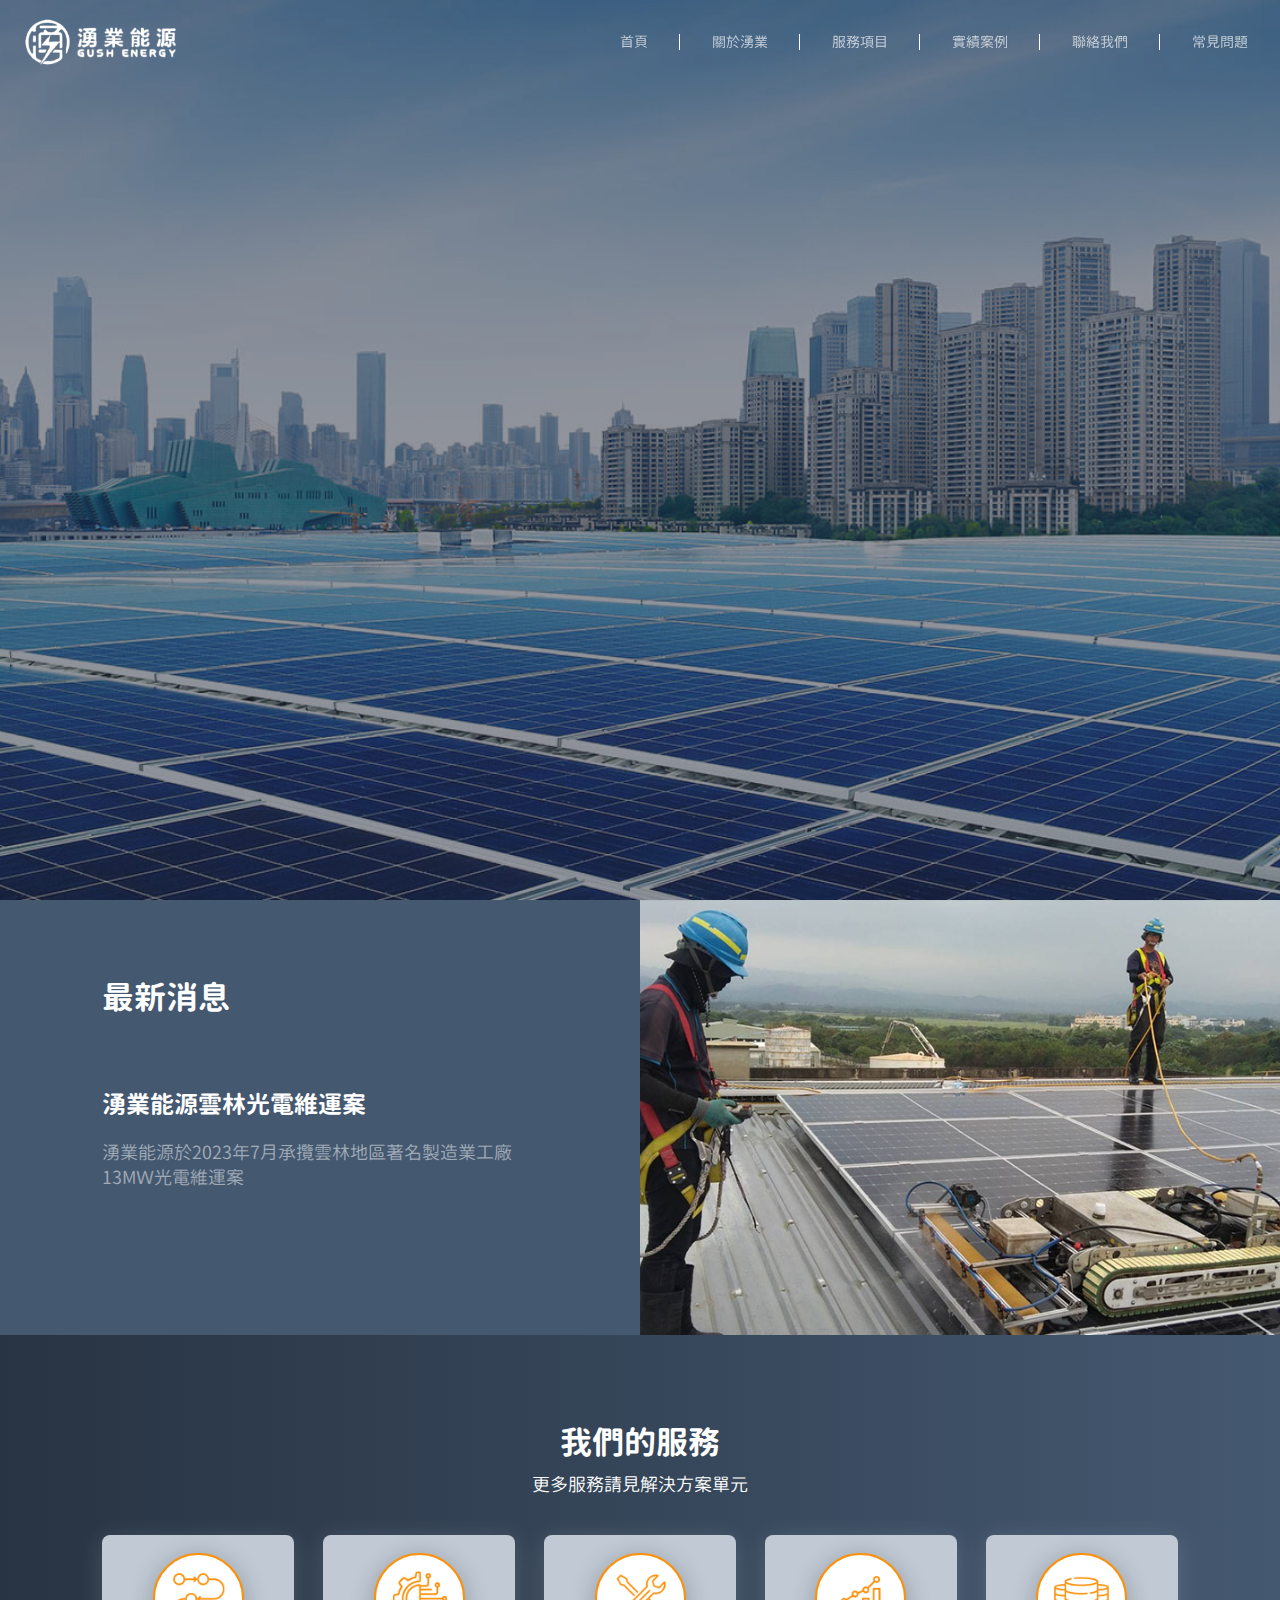
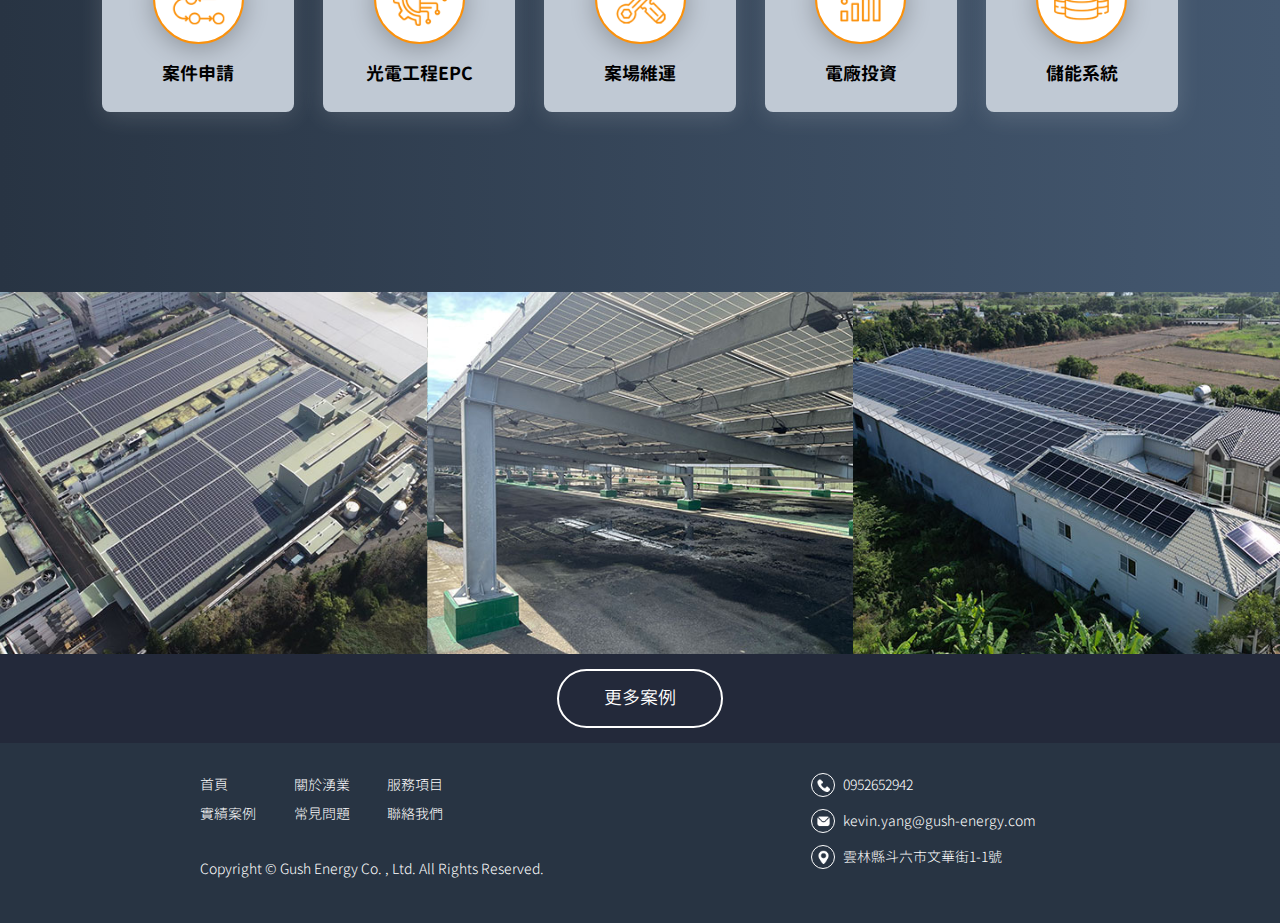
==== index.html @ dba0ef95 "Updates" ====
<!DOCTYPE html>
<html >
<head><meta charset="utf-8">
<meta name="viewport" content="width=device-width, initial-scale=1, minimum-scale=1, user-scalable=0">
<title>湧業能源 GUSH ENERGY</title>
<meta name="format-detection" content="telephone=no">
<meta name="description" content="湧業能源成立於2020年，主力太陽能系統建置與投資開發之相關領域。致力於以太陽能光電協助企業邁向永續能源轉型，為台灣2050年淨零排碳目標盡一份心力。我們為業主提供可靠、永續的全方位光電解決方案，公司經營項目包含：光電工程EPC、電廠維運管理、電廠投資以及儲能系統規劃建置。為台灣打造乾淨永續的綠能未來。">
<meta property="og:type" content="website">
<meta property="og:site_name" content="湧業能源 GUSH ENERGY">
<meta property="og:title" content="湧業能源 GUSH ENERGY">
<meta property="og:description" content="湧業能源成立於2020年，主力太陽能系統建置與投資開發之相關領域。致力於以太陽能光電協助企業邁向永續能源轉型，為台灣2050年淨零排碳目標盡一份心力。我們為業主提供可靠、永續的全方位光電解決方案，公司經營項目包含：光電工程EPC、電廠維運管理、電廠投資以及儲能系統規劃建置。為台灣打造乾淨永續的綠能未來。">
<meta property="og:image" content="~/assets/img/meta.jpg">
<link rel="stylesheet" href="https://fonts.googleapis.com/css2?family=Noto+Sans+TC:wght@100;400;700&display=swap">
<link rel="preload" as="fetch" crossorigin="anonymous" href="/_payload.json">
<style>a,abbr,acronym,address,applet,article,aside,audio,b,big,blockquote,body,canvas,caption,center,cite,code,dd,del,details,dfn,div,dl,dt,em,embed,fieldset,figcaption,figure,footer,form,h1,h2,h3,h4,h5,h6,header,hgroup,html,i,iframe,img,ins,kbd,label,legend,li,mark,menu,nav,object,ol,output,p,pre,q,ruby,s,samp,section,small,span,strike,strong,sub,summary,sup,table,tbody,td,tfoot,th,thead,time,tr,tt,u,ul,var,video{border:0;font-size:100%;margin:0;outline:0;padding:0;vertical-align:baseline}article,aside,details,figcaption,figure,footer,header,hgroup,menu,nav,section{display:block}ol,ul{list-style:none}@font-face{font-display:fallback;font-family:Gen Jyuu Gothic;font-style:normal;font-weight:100;src:url(/_nuxt/GenJyuuGothic-ExtraLight.8fc9bc1f.woff2) format("woff2"),url(/_nuxt/GenJyuuGothic-ExtraLight.6628eb41.woff) format("woff")}@font-face{font-display:fallback;font-family:Gen Jyuu Gothic;font-style:normal;font-weight:300;src:url(/_nuxt/GenJyuuGothic-Light.ec94a4a6.woff2) format("woff2"),url(/_nuxt/GenJyuuGothic-Light.92b426f3.woff) format("woff")}@font-face{font-display:fallback;font-family:Gen Jyuu Gothic;font-style:normal;font-weight:400;src:url(/_nuxt/GenJyuuGothic-Normal.b845354b.woff2) format("woff2"),url(/_nuxt/GenJyuuGothic-Normal.47e9ec41.woff) format("woff")}@font-face{font-display:fallback;font-family:Gen Jyuu Gothic;font-style:normal;font-weight:500;src:url(/_nuxt/GenJyuuGothic-Medium.4812da3d.woff2) format("woff2"),url(/_nuxt/GenJyuuGothic-Medium.a9d908c6.woff) format("woff")}@font-face{font-display:fallback;font-family:Gen Jyuu Gothic;font-style:normal;font-weight:700;src:url(/_nuxt/GenJyuuGothic-Bold.aff1a10e.woff2) format("woff2"),url(/_nuxt/GenJyuuGothic-Bold.7f5679e3.woff) format("woff")}@font-face{font-display:fallback;font-family:Gen Jyuu Gothic;font-style:normal;font-weight:900;src:url(/_nuxt/GenJyuuGothic-Heavy.e1bffc74.woff2) format("woff2"),url(/_nuxt/GenJyuuGothic-Heavy.512b9928.woff) format("woff")}*,:after,:before{box-sizing:border-box}html{scroll-behavior:smooth}body,html{font-family:Gen Jyuu Gothic,Noto Sans TC,Microsoft JhengHei,Arial,sans-serif;font-size:16px;font-weight:400;line-height:1.7;position:relative}a{text-decoration:none}ol,ul{padding-left:0}ul{list-style:disc}ol{list-style:decimal}li{color:#000}table{border-collapse:collapse;border-spacing:0}img{height:auto;max-width:100%}button{background:none;border:none}.container{margin:0 auto;max-width:980px;width:100%}@media (max-width:1199px){.container{padding:0 20px}}@media (max-width:768px){.container{padding:0 15px}}.page{background-color:#2c3848;min-height:calc(100vh - 180px);padding:83px 0 0}@media (max-width:768px){.page{min-height:auto}}.page__title{font-size:1.5rem;line-height:1.25}.page__text,.page__title{color:#fff;text-align:center}.page__text{font-size:.875rem;margin-top:24px}.page__kv{background-position:50%;background-size:cover;height:0;padding-bottom:15.6%;position:relative;width:100%}@media (max-width:1024px){.page__kv{padding-bottom:20.6%}}@media (max-width:768px){.page__kv{padding-bottom:25.6%}}@media (max-width:575px){.page__kv{padding-bottom:41.6%}}.page__kv:before{background-color:#000;content:"";display:block;height:100%;left:0;opacity:.75;position:absolute;top:0;width:100%;z-index:1}.page__kv__content{left:0;margin:auto;position:absolute;right:0;top:50%;transform:translateY(-50%);z-index:2}@media (max-width:768px){.page__kv__content{padding:0 24px}}.page__kv__title{color:#fff;font-size:1.5rem;line-height:1.25;text-align:center}.page__kv__text{color:#fff;font-size:.875rem;margin-top:24px;text-align:center}@media (max-width:768px){.page__kv__text{margin-top:16px}}@media (max-width:575px){.page__kv__text--mobilesnap{display:block}}.btn{border:2px solid #fff;border-radius:100px;color:#fff;cursor:pointer;display:inline-block;font-size:1.125rem;padding:12px 45px}@media (max-width:575px){.btn{font-size:1rem;width:calc(100% - 48px)}}.btn.formbtn{background-color:#fb910b;border:2px solid #fb910b}@media (max-width:575px){.btn.formbtn{width:100%}}.btn:hover{opacity:.8}.accordion__item{margin-top:24px}.accordion__item:first-child{margin-top:12px}.accordion__header{align-items:center;background-color:#445870;border-radius:8px;cursor:pointer;display:flex;padding:9px 12px}.accordion__header__text{color:#fff;flex:1;font-size:.875rem;font-weight:400;padding-right:15px}.accordion__header__arrow{height:30px;transform:rotate(0deg);transition:transform .4s;width:30px}.accordion__header__arrow.active{transform:rotate(-180deg)}.accordion__body{color:#c0c9d4;font-size:.875rem;margin-top:12px;overflow:hidden}.header{left:0;padding:18px 0 18px 24px;position:fixed;top:0;width:100%;z-index:100}.header:after{background-color:#fff;content:"";height:100%;left:0;position:absolute;top:-100%;transition:all .4s ease-in-out;width:100%;z-index:1}.header.scroll-active:after{top:0}.header.scroll-active .header__logo--origin{opacity:0}.header.scroll-active .header__logo--active{opacity:1}.header.scroll-active .nav__menu__link{color:#445870}@media (max-width:768px){.header.scroll-active .nav__menu__link{color:#fff;opacity:.7;transition:opacity .4s ease-in-out}.header.scroll-active .nav__menu__link:hover{opacity:1}}.header.scroll-active .nav__menu__item:after,.header.scroll-active .nav__toggle__line{background-color:#445870}.header__content{align-items:center;display:flex;justify-content:space-between;position:relative;z-index:2}.header__logo{height:47px;position:relative;width:160px}.header__logo--active,.header__logo--origin{left:0;position:absolute;top:0;transition:opacity .4s ease-in-out}.header__logo--origin{opacity:1}.header__logo--active{opacity:0}.nav__toggle{display:none;position:relative;z-index:50}@media (max-width:768px){.nav__toggle{display:block;padding-right:24px;transform:translateY(-2px)}}.nav__toggle__line{border-radius:100px;display:block;height:3px;margin-top:7px;transition:all .5s;width:30px}.nav__toggle.active .nav__toggle__line,.nav__toggle__line{background-color:#fff}.nav__toggle.active .nav__toggle__line:first-child{transform:translateY(10px) rotate(135deg)}.nav__toggle.active .nav__toggle__line:nth-child(2){opacity:0;transform:translateX(30px)}.nav__toggle.active .nav__toggle__line:nth-child(3){transform:translateY(-10px) rotate(-135deg)}@media (max-width:768px){.nav__menu{background-color:#23293a;height:0;left:0;opacity:0;overflow-x:hidden;overflow-y:auto;position:fixed;top:0;transition:opacity .35s,visibility .35s,height .35s;visibility:hidden;width:100%}.nav__menu.active{height:100%;opacity:1;visibility:visible}.nav__menu.active .nav__menu__item{animation:headerFadeInRight .5s ease forwards;animation-delay:.35s}.nav__menu.active .nav__menu__item:nth-of-type(2){animation-delay:.4s}.nav__menu.active .nav__menu__item:nth-of-type(3){animation-delay:.45s}.nav__menu.active .nav__menu__item:nth-of-type(4){animation-delay:.5s}.nav__menu.active .nav__menu__item:nth-of-type(5){animation-delay:.55s}.nav__menu.active .nav__menu__item:nth-of-type(6){animation-delay:.6s}}.nav__menu__list{display:flex;list-style:none}@media (max-width:768px){.nav__menu__list{flex-direction:column;transform:translateY(70px);width:100%}}.nav__menu__item{padding:0 32px;position:relative}@media (max-width:1024px){.nav__menu__item{padding:0 16px}}@media (max-width:768px){.nav__menu__item{opacity:0;padding:16px 24px;text-align:center}}.nav__menu__item:after{background-color:#fff;content:"";height:16px;position:absolute;right:0;top:50%;transform:translateY(-50%);width:1px}@media (max-width:768px){.nav__menu__item:after{display:none}}.nav__menu__item:last-child:after{display:none}.nav__menu__link{color:#fff;font-size:.875rem;opacity:.7;text-decoration:none;transition:opacity .3s}@media (max-width:768px){.nav__menu__link{display:block;font-size:1.5rem}}.nav__menu__link:hover{opacity:1}@keyframes headerFadeInRight{0%{left:20%;opacity:0}to{left:0;opacity:.7}}.footer{background-color:#283443;color:#fff;font-size:.875rem;font-weight:300}.footer__container{padding:30px 15.59%}@media (max-width:1199px){.footer__container{padding:30px 5%}}@media (max-width:768px){.footer__container{padding:32px 24px 45px}}.footer__main{align-items:flex-start;display:flex;flex-wrap:wrap;justify-content:space-between}.footer__menu{display:flex;flex-wrap:wrap;width:32%}@media (max-width:768px){.footer__menu{width:100%}}.footer__menu__link{color:#fff;margin-bottom:5px;width:33.33333%}.footer__menu__link:hover{font-weight:700}@media (max-width:768px){.footer__menu__link{margin-bottom:15px}}.footer__contact{list-style:none;padding-right:5%}@media (max-width:768px){.footer__contact{margin-top:20px;padding-right:0;width:100%}}.footer__contact__item{display:flex;margin-top:12px}.footer__contact__item:first-child{margin-top:0}.footer__contact__icon{align-items:center;border:1px solid #fff;border-radius:99em;display:flex;height:24px;justify-content:center;margin-right:8px;width:24px}.footer__contact__icon img{margin:auto;width:13px}.footer__contact__text{color:#fff}.footer__copyright{transform:translateY(-12px)}@media (max-width:768px){.footer__copyright{margin-top:40px;text-align:center;transform:translateY(0)}}input,input[type=email],input[type=text],select,textarea{background-color:#445870;border:1px solid hsla(0,0%,100%,.1);border-radius:8px;box-sizing:border-box;color:#fff;font-family:Gen Jyuu Gothic,Noto Sans TC,Microsoft JhengHei,Arial,sans-serif;font-size:.875rem;outline:none;padding:12px 15px;transition:border .4s ease-in-out;width:100%}input::-moz-placeholder,input[type=email]::-moz-placeholder,input[type=text]::-moz-placeholder,select::-moz-placeholder,textarea::-moz-placeholder{color:#c0c9d4;font-size:.75rem}input::placeholder,input[type=email]::placeholder,input[type=text]::placeholder,select::placeholder,textarea::placeholder{color:#c0c9d4;font-size:.75rem}input:focus,input[type=email]:focus,input[type=text]:focus,select:focus,textarea:focus{border:1px solid hsla(0,0%,100%,.8)}.form__item{margin-top:24px}.form__label{color:#fff;display:block;font-size:.875rem;font-weight:700;margin-bottom:12px}.form__btn{margin-top:32px;text-align:center}.fade-about-enter-active,.fade-about-leave-active{transition:opacity .4s ease-in-out}.fade-about-enter-from,.fade-about-leave-to{opacity:0}.scale-kv-enter-from,.scale-kv-leave-to{opacity:.95;transform:scale(1)}.scale-kv-enter-active,.scale-kv-leave-active{transition:all 5s ease-in-out}.scale-kv-enter-to,.scale-kv-leave-from{opacity:1;transform:scale(1.1)}@keyframes kvImageFirst{0%{opacity:.95;transform:scale(1)}to{opacity:1;transform:scale(1.1)}}@keyframes kvTextAni{0%{opacity:.1;transform:scale(.7)}to{opacity:1;transform:scale(1)}}.index__kv{color:#fff;line-height:1.25;position:relative;text-align:center}.index__kv__pic{height:100vh;overflow:hidden;position:relative;width:100%}.index__kv__pic:after{background:#23293a;content:"";display:block;opacity:.5}.index__kv__image,.index__kv__pic:after{height:100%;left:0;position:absolute;top:0;width:100%}.index__kv__image{animation-duration:5s;animation-fill-mode:forwards;animation-name:kvImageFirst;background-position:50%;background-size:cover}.index__kv__container{align-items:center;display:flex;flex-direction:column;height:100%;justify-content:center;left:0;line-height:1.4;position:absolute;top:0;width:100%}@media (max-width:768px){.index__kv__container{line-height:1.25;padding:0 24px}}.index__kv__btn,.index__kv__description,.index__kv__title{animation-duration:2.5s;animation-fill-mode:forwards;animation-name:kvTextAni;animation-timing-function:ease;opacity:0}.index__kv__title{animation-delay:.25s;font-size:3.375rem;letter-spacing:5.4px}@media (max-width:768px){.index__kv__title{font-size:2.6875rem}}@media (max-width:575px){.index__kv__title{font-size:2rem}}.index__kv__description{animation-delay:.25s;font-size:1.5rem;letter-spacing:2.4px;margin-top:15px}@media (max-width:768px){.index__kv__description{font-size:1.375rem;margin-top:12px}}@media (max-width:575px){.index__kv__description{font-size:1.25rem}}.index__kv__btn{animation-delay:.5s;margin-top:40px}@media (max-width:768px){.index__kv__btn{margin-top:25px;width:100%}}.index__about{background-color:#445870;display:flex;width:100%}@media (max-width:768px){.index__about{flex-direction:column-reverse;flex-wrap:wrap}}.index__about__info{width:50%}@media (max-width:768px){.index__about__info{width:100%}}.index__about__container{margin:0 auto;padding:70px 16%}@media (max-width:1199px){.index__about__container{padding:70px 10%}}@media (max-width:768px){.index__about__container{padding:32px 24px 50px;text-align:center}}.index__about__title{color:#fff;font-size:2rem}@media (max-width:575px){.index__about__title{font-size:1.5rem}}.index__about__subtitle{color:#fff;font-size:1.5rem;margin-top:60px;position:relative}@media (max-width:768px){.index__about__subtitle{margin-top:12px}}@media (max-width:575px){.index__about__subtitle{font-size:1.125rem}}.index__about__subtitle span{height:100%;left:0;position:absolute;top:0;width:100%}.index__about__text{color:hsla(0,0%,100%,.5);font-size:1.125rem;line-height:1.4;margin-top:15px}@media (max-width:768px){.index__about__text{margin-top:12px}}@media (max-width:575px){.index__about__text{font-size:.875rem}}.index__about__link{color:#fb910b;display:inline-block;font-size:1.125rem;margin-top:32px;transition:opacity .3s}@media (max-width:768px){.index__about__link{margin-top:20px}}.index__about__link:hover{opacity:.9}.index__about__link:hover .index__about__icon{transform:translateX(2px)}.index__about__icon{transition:transform .3s;width:9px}.index__about__pagination{display:flex;flex-wrap:wrap;list-style:none;margin-top:60px}@media (max-width:768px){.index__about__pagination{justify-content:center;margin-top:40px}}.index__about__pagination__item{border:1px solid #d9d9d9;border-radius:20px;cursor:pointer;height:10px;margin-right:10px;width:10px}.index__about__pagination__item.active{background-color:#fb910b;border:1px solid #fb910b}.index__about__pic{padding-bottom:34%;position:relative;width:50%}@media (max-width:768px){.index__about__pic{padding-bottom:67.5%;width:100%}}.index__about__image{background-position:50%;background-size:cover;height:100%;left:0;position:absolute;top:0;width:100%}.index__service{background:linear-gradient(90deg,#283443,#445870)}.index__service__container{color:#fff;margin:0 auto;max-width:84%;padding:80px 0 180px;text-align:center}@media (max-width:1199px){.index__service__container{max-width:90%}}@media (max-width:768px){.index__service__container{max-width:100%;padding:45px 24px 60px}}.index__service__title{font-size:2rem}@media (max-width:575px){.index__service__title{font-size:1.5rem}}.index__service__text{font-size:1.125rem}.index__case{background-color:#23293a}.index__case__main{display:flex;list-style:none}@media (max-width:768px){.index__case__main{flex-wrap:wrap}}.index__case__item{width:33.33333%}@media (max-width:768px){.index__case__item{width:100%}}.index__case__image{background-position:50%;background-size:cover;height:0;padding-bottom:85%;position:relative;width:100%}.index__case__image:after{background-color:#000;content:"";display:block;height:100%;left:0;opacity:0;position:absolute;top:0;transition:opacity .4s ease-in-out;width:100%;z-index:1}@media (max-width:768px){.index__case__image:after{opacity:.45}}.index__case__image:hover:after{opacity:.65}.index__case__image:hover .index__case__textarea{opacity:1}.index__case__textarea{opacity:0;padding:0 24%;position:absolute;text-align:center;top:50%;transform:translateY(-50%);transition:opacity .4s ease-in-out;width:100%;z-index:2}@media (max-width:1199px){.index__case__textarea{padding:0 15%}}@media (max-width:768px){.index__case__textarea{opacity:1;padding:0 24px}}.index__case__title{color:#fff;font-size:1.125rem}.index__case__text{color:hsla(0,0%,100%,.75);font-size:.875rem}.index__case__btn{padding:15px 0;text-align:center}@media (max-width:575px){.index__case__btn{padding:15px 24px}}.about__vision__container{margin:0 auto;max-width:68.4%;padding:50px 0}@media (max-width:1199px){.about__vision__container{max-width:90%}}@media (max-width:768px){.about__vision__container{max-width:100%;padding:50px 24px}}.about__vision__text{color:#c0c9d4;font-size:1rem;margin-top:16px;text-align:center}@media (max-width:768px){.about__vision__text{font-size:.875rem;text-align:justify}}.about__vision__pic{margin-top:32px}.about__features{background-color:#26303c}.about__features__container{margin:0 auto;max-width:68.4%;padding:50px 0 55px}@media (max-width:1199px){.about__features__container{max-width:90%}}@media (max-width:768px){.about__features__container{max-width:100%;padding:50px 24px 55px}}.about__features__content{align-items:center;display:flex;flex-wrap:wrap;position:relative}@media (max-width:768px){.about__features__content{flex-direction:column}}.about__features__mark{color:#26303c;font-weight:700;line-height:1;opacity:.25;position:absolute;right:0;text-shadow:1px 0 0 #c0c9d4,-1px 0 0 #c0c9d4,0 1px 0 #c0c9d4,0 -1px 0 #c0c9d4;top:50%;transform:translateY(-50%);z-index:1}@media (max-width:768px){.about__features__mark{font-size:40vmax;left:0;margin:auto;right:0;text-align:center}}.about__features__head{height:0;margin-right:5%;padding-bottom:30%;position:relative;width:30%;z-index:2}@media (max-width:1024px){.about__features__head{padding-bottom:38%;width:38%}}@media (max-width:768px){.about__features__head{margin-right:0;padding-bottom:50%;width:50%}}@media (max-width:575px){.about__features__head{padding-bottom:80%;width:80%}}.about__features__headlist{display:flex;flex-wrap:wrap;left:0;list-style:none;margin:auto;position:absolute;right:0;top:50%;transform:translateY(-50%) rotate(45deg);width:80%}.about__features__headitem{background-color:#445870;border-radius:16px;height:0;margin:4%;padding-bottom:42%;position:relative;text-align:center;transition:all .4s;width:42%}.about__features__headitem:first-child{order:0}.about__features__headitem:nth-child(2){order:2}.about__features__headitem:nth-child(3){order:1}.about__features__headitem:nth-child(4){order:3}.about__features__headitem.active,.about__features__headitem:hover{background-color:#fb910b}.about__features__headitem.active .about__features__headnum,.about__features__headitem:hover .about__features__headnum{color:#fff;text-shadow:none}.about__features__headcontent{left:-5%;margin:auto;position:absolute;right:0;top:45%;transform:translateY(-50%) rotate(-45deg)}.about__features__headnum{color:#445870;display:block;font-size:2.25rem;font-weight:700;line-height:1.25;text-shadow:1px 0 0 hsla(0,0%,100%,.5),-1px 0 0 hsla(0,0%,100%,.5),0 1px 0 hsla(0,0%,100%,.5),0 -1px 0 hsla(0,0%,100%,.5)}.about__features__headtitle{color:#fff;display:block;font-size:.875rem}.about__features__body{flex:1;position:relative;z-index:2}.about__features__bodycontent{margin-top:-45px}@media (max-width:768px){.about__features__bodycontent{margin-top:24px}}.about__features__bodytitle{text-align:left}@media (max-width:768px){.about__features__bodytitle{text-align:center}}.about__features__bodytext{color:#c0c9d4;font-size:.875rem;margin-top:16px;width:90%}@media (max-width:768px){.about__features__bodytext{width:100%}}.about__cooperate__container{margin:0 auto;max-width:55.555%;padding:50px 0 55px}@media (max-width:1199px){.about__cooperate__container{max-width:90%}}@media (max-width:768px){.about__cooperate__container{max-width:100%;padding:50px 24px 55px}}.about__cooperate__list{align-items:center;display:flex;flex-wrap:wrap;justify-content:center;list-style:none}@media (max-width:768px){.about__cooperate__list{justify-content:flex-start}}.about__cooperate__item{margin-right:6.25%;margin-top:32px;text-align:center;width:15%}@media (max-width:768px){.about__cooperate__item{margin-right:24px;margin-top:24px;width:calc(50% - 12px)}.about__cooperate__item:nth-child(2n){margin-right:0}}.about__cooperate__item:nth-child(5n){margin-right:0}@media (max-width:768px){.about__cooperate__item:nth-child(5n){margin-right:24px}}.about__cooperate__item:last-child{margin-right:0}.contact__container{margin:0 auto;max-width:66.66666%;padding:32px 0 55px}@media (max-width:1199px){.contact__container{max-width:90%}}@media (max-width:768px){.contact__container{max-width:100%;padding:32px 24px 55px}}.contact__form__content{align-items:center;display:flex;flex-wrap:wrap;width:100%}@media (max-width:768px){.contact__form__content{align-items:stretch;flex-direction:column}}.contact__form__col{flex:1}.contact__form__col:first-child{margin-right:2.2%}@media (max-width:768px){.contact__form__col:first-child{margin-right:0}}@keyframes tab-transition{0%{opacity:0}to{opacity:1}}.qa__container{margin:0 auto;max-width:47.5%;padding:50px 0 70px}@media (max-width:1199px){.qa__container{max-width:90%}}@media (max-width:768px){.qa__container{max-width:100%;padding:50px 24px 70px}}.qa__content{overflow:hidden}.qa__content__head{-webkit-overflow-scrolling:touch;overflow-x:auto}.qa__content__headlist{list-style:none;margin-bottom:12px;text-align:center;white-space:nowrap}.qa__content__headitem{color:#c0c9d4;display:inline-block;font-size:.875rem;margin:0 15px;transition:color .4s ease-in-out;vertical-align:top}.qa__content__headitem:after{background-color:#fb910b;content:"";display:block;height:1px;margin-top:6px;opacity:0;transition:opacity .4s ease-in-out;width:100%}.qa__content__headitem.active{color:#fb910b}.qa__content__headitem.active:after{opacity:1}.service__list{display:flex;justify-content:space-between;list-style:none;margin-top:35px}@media (max-width:1024px){.service__list{flex-wrap:wrap;justify-content:center;margin-top:0}}@media (max-width:768px){.service__list{justify-content:flex-start;margin-top:0}}.service__item{background-color:#c0c9d4;border-radius:8px;box-shadow:0 4px 24px 0 hsla(0,0%,100%,.15);margin-right:2.7%;padding:18px 15px 22px;position:relative;transition:all .4s ease-in-out;width:17.84%}@media (max-width:1024px){.service__item{margin-right:2%;margin-top:35px;width:32%}}@media (max-width:768px){.service__item{align-items:center;display:flex;margin-right:0;margin-top:24px;padding:12px 16px;width:calc(50% - 12px)}}@media (max-width:575px){.service__item{margin-top:16px}}.service__item:last-child{margin-right:0}@media (max-width:1024px){.service__item:nth-child(3){margin-right:0}}@media (max-width:768px){.service__item:nth-child(odd){margin-right:24px}}.service__item.active,.service__item:hover{background-color:#fff;box-shadow:0 24px 36px 0 rgba(0,0,0,.5)}.service__itempic{align-items:center;background-color:#fff;border:2px solid #fb910b;border-radius:100%;box-shadow:0 5px 25px 0 rgba(0,0,0,.25);display:flex;height:91px;justify-content:center;margin:0 auto;position:relative;width:91px}@media (max-width:575px){.service__itempic{border:1px solid #fb910b;height:48px;width:48px}}.service__itempic img{width:55px}@media (max-width:575px){.service__itempic img{width:30px}}.service__itemtextarea{margin-top:20px}@media (max-width:768px){.service__itemtextarea{flex:1;margin-top:3px;padding-left:12px;text-align:left;width:auto}}.service__itemtitle{font-size:1.25rem;margin-top:-5px}@media (max-width:1500px){.service__itemtitle{font-size:1.125rem}}@media (max-width:575px){.service__itemtitle{font-size:.875rem;line-height:1.2}}.service__itemlink{height:100%;left:0;position:absolute;top:0;width:100%}.service__info{position:relative;z-index:5}.service__info__container{color:#fff;margin:0 auto;max-width:84%;padding:10px 0 45px;text-align:center}@media (max-width:1199px){.service__info__container{max-width:90%}}@media (max-width:768px){.service__info__container{max-width:100%;padding:15px 24px 40px}}.service__epc{background-image:url(/_nuxt/service_epc_bg.dba15a25.jpg);background-position:50%;background-size:cover;height:0;padding-bottom:26.1%;position:relative;width:100%}@media (max-width:1199px){.service__epc{height:auto;padding-bottom:0}}@media (max-width:768px){.service__epc{background-image:url(/_nuxt/service_epc_bg_m.cff23df0.jpg)}}.service__epc:after{background-color:rgba(0,0,0,.75);content:"";height:100%;left:0;position:absolute;top:0;width:100%;z-index:1}.service__epc--top{height:97px;left:0;position:absolute;right:0;top:-97px;width:100%}.service__epc__container{margin:0 auto;max-width:65.55%;padding:90px 0 125px;position:relative;z-index:2}@media (max-width:1199px){.service__epc__container{max-width:90%;padding:125px 0}}@media (max-width:768px){.service__epc__container{max-width:100%;padding:70px 24px 130px}}.service__epc__info{width:50%}@media (max-width:768px){.service__epc__info{width:100%}}.service__epc__title{font-size:2rem;text-align:left}@media (max-width:768px){.service__epc__title{font-size:1.5rem;text-align:center}}.service__epc__text{color:hsla(0,0%,100%,.75);font-size:.875rem;margin-top:30px}.service__apply__container{margin:0 auto;max-width:1365px;padding:50px 0 130px}@media (max-width:1500px){.service__apply__container{max-width:1024px}}@media (max-width:1199px){.service__apply__container{max-width:90%}}@media (max-width:768px){.service__apply__container{max-width:100%;padding:45px 0 75px}}.service__apply__title{font-size:2rem}@media (max-width:768px){.service__apply__title{font-size:1.5rem}}.service__apply__content{position:relative}.service__apply__list{display:flex;flex-wrap:wrap;justify-content:center;list-style:none;position:relative;z-index:2}@media (max-width:768px){.service__apply__list{padding-top:30px}}.service__apply__item{margin:0 42px;padding:50px 0 0;width:160px}@media (max-width:1500px){.service__apply__item{margin:0 32px;width:120px}}@media (max-width:1024px){.service__apply__item{margin:0 3%;width:14%}}@media (max-width:768px){.service__apply__item{padding:28px 0 0}}@media (max-width:575px){.service__apply__item{margin:20px;padding:0;width:20%}}@media (max-width:420px){.service__apply__item{width:80px}}@media (max-width:420px) and (max-width:370px){.service__apply__item{width:20%}}.service__apply__item:nth-child(3) .service__apply__icon--hover,.service__apply__item:nth-child(3) .service__apply__icon--origin{transform:translateY(-50%) translateX(6px)}@media (max-width:768px){.service__apply__item:nth-child(3) .service__apply__icon--hover,.service__apply__item:nth-child(3) .service__apply__icon--origin{transform:translateY(-50%) translateX(3px)}}.service__apply__item:nth-child(5) .service__apply__icon--hover,.service__apply__item:nth-child(5) .service__apply__icon--origin{transform:translateY(-50%) translateX(4px)}@media (max-width:768px){.service__apply__item:nth-child(5) .service__apply__icon--hover,.service__apply__item:nth-child(5) .service__apply__icon--origin{transform:translateY(-50%) translateX(2px)}}.service__apply__item:nth-child(8) .service__apply__icon--hover,.service__apply__item:nth-child(8) .service__apply__icon--origin{transform:translateY(-50%) translateX(5px)}@media (max-width:768px){.service__apply__item:nth-child(8) .service__apply__icon--hover,.service__apply__item:nth-child(8) .service__apply__icon--origin{transform:translateY(-50%) translateX(3px)}}.service__apply__body{background-color:#fff;border-radius:100%;height:0;padding-bottom:100%;position:relative;transition:all .4s ease-in-out;width:100%}.service__apply__body:hover{background-color:#fb910b;box-shadow:0 25px 25px 0 rgba(0,0,0,.5)}.service__apply__body:hover .service__apply__num{background-color:#fff;color:#fb910b}.service__apply__body:hover .service__apply__icon--origin{opacity:0}.service__apply__body:hover .service__apply__icon--hover{opacity:1}.service__apply__icon{height:100%;left:0;position:absolute;top:0;width:100%}.service__apply__icon--hover,.service__apply__icon--origin{left:0;margin:auto;max-width:44%;position:absolute;right:0;top:50%;transform:translateY(-50%);transition:opacity .4s ease-in-out}.service__apply__icon--hover{opacity:0}.service__apply__num{align-items:center;background-color:#fb910b;border-radius:99em;color:#fb910b;display:flex;font-size:1.5rem;font-weight:900;height:60px;justify-content:center;left:-4px;position:absolute;text-shadow:1px 0 #fff,1px 1px #fff,1px -1px #fff,0 1px #fff,0 -1px #fff,-1px 0 #fff,-1px 1px #fff,-1px -1px #fff,0 -1.5px #fff;top:-12px;transition:all .4s ease-in-out;width:60px}@media (max-width:1500px){.service__apply__num{height:47px;width:47px}}@media (max-width:1024px){.service__apply__num{height:42px;width:42px}}@media (max-width:768px){.service__apply__num{font-size:1.25rem;height:36px;width:36px}}@media (max-width:575px){.service__apply__num{left:-8px;top:-8px}}.service__apply__head{color:#fff;font-size:1.25rem;font-weight:700;margin-top:16px;position:relative;text-align:center}@media (max-width:768px){.service__apply__head{font-size:.875rem;margin-top:8px}}.service__apply__extend{background-color:#1f2c3a;border-radius:100%;height:96px;position:absolute;right:-42px;top:-32px;width:96px}@media (max-width:1500px){.service__apply__extend{height:80px;right:-40px;top:-36px;width:80px}}@media (max-width:1024px){.service__apply__extend{height:65px;right:-30px;top:-30px;width:65px}}@media (max-width:768px){.service__apply__extend{height:52px;right:-20px;top:-24px;width:52px}}.service__apply__extendcontent{align-items:center;display:flex;flex-direction:column;height:100%;justify-content:center;left:0;margin:auto;position:absolute;right:0;text-align:center;top:50%;transform:translateY(-50%);width:100%}.service__apply__extendicon{width:34%}@media (max-width:1500px){.service__apply__extendicon{width:28px}}@media (max-width:1024px){.service__apply__extendicon{transform:translateY(6px);width:20px}}.service__apply__extendhead{color:#fff;font-size:.875rem;font-weight:700;position:relative}@media (max-width:1500px){.service__apply__extendhead{margin-top:-5px}}@media (max-width:768px){.service__apply__extendhead{font-size:.75rem;margin-top:-2px}}.service__work{background-color:#212b39}.service__work__container{margin:0 auto;max-width:65.55%;padding:60px 0 105px}@media (max-width:1199px){.service__work__container{max-width:90%}}@media (max-width:768px){.service__work__container{max-width:100%;padding:48px 0}}.service__work__title{font-size:2rem}@media (max-width:768px){.service__work__title{font-size:1.5rem}}.service__work__content{display:flex;flex-wrap:wrap}@media (max-width:768px){.service__work__content{flex-direction:column}}.service__work__contentinfo{flex:1;margin-right:8.8%}@media (max-width:1024px){.service__work__contentinfo{margin-right:5%}}@media (max-width:768px){.service__work__contentinfo{margin-right:0;padding:0 24px}}.service__work__contentpic{flex:1}@media (max-width:768px){.service__work__contentpic{margin-top:24px}}.service__work__contentpic img{height:230px;-o-object-fit:cover;object-fit:cover;width:100%}@media (max-width:768px){.service__work__contentpic img{height:330px}}@media (max-width:575px){.service__work__contentpic img{height:270px}}@media (max-width:420px){.service__work__contentpic img{height:200px}}.service__work__title{text-align:left}@media (max-width:768px){.service__work__title{text-align:center}}.service__work__text{color:hsla(0,0%,100%,.75);margin-top:35px}@media (max-width:768px){.service__work__text{margin-top:24px}}.service__work__video{width:100%}.service__work__videoframe{margin-top:95px}@media (max-width:768px){.service__work__videoframe{margin-top:24px}}</style>
<link rel="modulepreload" as="script" crossorigin href="/_nuxt/entry.29184103.js">
<link rel="modulepreload" as="script" crossorigin href="/_nuxt/default.dc27c9b8.js">
<link rel="modulepreload" as="script" crossorigin href="/_nuxt/nuxt-link.84a22954.js">
<link rel="modulepreload" as="script" crossorigin href="/_nuxt/logo_active.d251c164.js">
<link rel="modulepreload" as="script" crossorigin href="/_nuxt/index.1c6bc71b.js">
<link rel="modulepreload" as="script" crossorigin href="/_nuxt/ServiceMenu.244fc57a.js">
<link rel="modulepreload" as="script" crossorigin href="/_nuxt/useAssetHandle.2fda6e2f.js">
<link rel="prefetch" as="script" crossorigin href="/_nuxt/error-404.83ea96de.js">
<link rel="prefetch" as="script" crossorigin href="/_nuxt/vue.f36acd1f.3e4eb3ff.js">
<link rel="prefetch" as="script" crossorigin href="/_nuxt/error-500.04f1cc08.js">
<link rel="prefetch" as="image" type="image/png" href="/_nuxt/logo.98cdfd9f.png">
<link rel="prefetch" as="image" type="image/png" href="/_nuxt/logo_active.0dfb5951.png">
<link rel="prefetch" as="image" type="image/jpeg" href="/_nuxt/about_vision_pic.507ce6a3.jpg">
<link rel="prefetch" as="image" type="image/jpeg" href="/_nuxt/contact_kv.323d8903.jpg">
<link rel="prefetch" as="image" type="image/png" href="/_nuxt/cooperate_logo.d2d2f918.png">
<link rel="prefetch" as="image" type="image/svg+xml" href="/_nuxt/cooperate_logo.5b9837d4.svg">
<link rel="prefetch" as="image" type="image/png" href="/_nuxt/cooperate_logo2.8ebd2be1.png">
<link rel="prefetch" as="image" type="image/png" href="/_nuxt/cooperate_logo_1.7053637e.png">
<link rel="prefetch" as="image" type="image/png" href="/_nuxt/cooperate_logo_2.bf55b1ed.png">
<link rel="prefetch" as="image" type="image/png" href="/_nuxt/cooperate_logo_3.1aa074e5.png">
<link rel="prefetch" as="image" type="image/png" href="/_nuxt/cooperate_logo_4.9ddd50dc.png">
<link rel="prefetch" as="image" type="image/png" href="/_nuxt/cooperate_logo_5.26e50310.png">
<link rel="prefetch" as="image" type="image/png" href="/_nuxt/cooperate_logo_6.2850e548.png">
<link rel="prefetch" as="image" type="image/png" href="/_nuxt/cooperate_logo_7.a15301a2.png">
<link rel="prefetch" as="image" type="image/jpeg" href="/_nuxt/index_case_pic1.28b21326.jpg">
<link rel="prefetch" as="image" type="image/jpeg" href="/_nuxt/index_case_pic2.99f71b45.jpg">
<link rel="prefetch" as="image" type="image/jpeg" href="/_nuxt/index_case_pic3.73fe9e50.jpg">
<link rel="prefetch" as="image" type="image/jpeg" href="/_nuxt/index_news_pic1.ee12612e.jpg">
<link rel="prefetch" as="image" type="image/png" href="/_nuxt/index_service_icon1.059cc2b2.png">
<link rel="prefetch" as="image" type="image/png" href="/_nuxt/index_service_icon2.d4a94ef9.png">
<link rel="prefetch" as="image" type="image/png" href="/_nuxt/index_service_icon3.21306bea.png">
<link rel="prefetch" as="image" type="image/png" href="/_nuxt/index_service_icon4.f3e57370.png">
<link rel="prefetch" as="image" type="image/png" href="/_nuxt/index_service_icon5.ae386f9c.png">
<link rel="prefetch" as="image" type="image/jpeg" href="/_nuxt/kv-temp.e0e4eb9c.jpg">
<link rel="prefetch" as="image" type="image/jpeg" href="/_nuxt/kv.97fd7e32.jpg">
<link rel="prefetch" as="image" type="image/jpeg" href="/_nuxt/kv_temp1.aa4dfd45.jpg">
<link rel="prefetch" as="image" type="image/jpeg" href="/_nuxt/kv_temp2.f9b9af43.jpg">
<link rel="prefetch" as="image" type="image/png" href="/_nuxt/meta.193418bc.png">
<link rel="prefetch" as="image" type="image/jpeg" href="/_nuxt/pic1.a4455641.jpg">
<link rel="prefetch" as="image" type="image/jpeg" href="/_nuxt/qa_kv.0a7c1560.jpg">
<link rel="prefetch" as="image" type="image/png" href="/_nuxt/service_apply_icon1.a0833ddd.png">
<link rel="prefetch" as="image" type="image/png" href="/_nuxt/service_apply_icon1_hover.73c5e421.png">
<link rel="prefetch" as="image" type="image/png" href="/_nuxt/service_apply_icon2.3628d5e1.png">
<link rel="prefetch" as="image" type="image/png" href="/_nuxt/service_apply_icon2_hover.ee436754.png">
<link rel="prefetch" as="image" type="image/png" href="/_nuxt/service_apply_icon3.d36ab86d.png">
<link rel="prefetch" as="image" type="image/png" href="/_nuxt/service_apply_icon3_hover.9ac3a843.png">
<link rel="prefetch" as="image" type="image/png" href="/_nuxt/service_apply_icon4.37137a9c.png">
<link rel="prefetch" as="image" type="image/png" href="/_nuxt/service_apply_icon4_hover.680450a0.png">
<link rel="prefetch" as="image" type="image/png" href="/_nuxt/service_apply_icon5.ac8df7c4.png">
<link rel="prefetch" as="image" type="image/png" href="/_nuxt/service_apply_icon5_hover.3eae4050.png">
<link rel="prefetch" as="image" type="image/png" href="/_nuxt/service_apply_icon6.42eff0d9.png">
<link rel="prefetch" as="image" type="image/png" href="/_nuxt/service_apply_icon6_hover.5744f12c.png">
<link rel="prefetch" as="image" type="image/png" href="/_nuxt/service_apply_icon7.4bd2c612.png">
<link rel="prefetch" as="image" type="image/png" href="/_nuxt/service_apply_icon7_hover.b04b4639.png">
<link rel="prefetch" as="image" type="image/png" href="/_nuxt/service_apply_icon8.43b95e7c.png">
<link rel="prefetch" as="image" type="image/png" href="/_nuxt/service_apply_icon8_hover.affb1987.png">
<link rel="prefetch" as="image" type="image/png" href="/_nuxt/service_apply_icon9.93c2a0b2.png">
<link rel="prefetch" as="image" type="image/png" href="/_nuxt/service_apply_icon9_hover.a45f4818.png">
<link rel="prefetch" as="image" type="image/jpeg" href="/_nuxt/service_epc_bg.dba15a25.jpg">
<link rel="prefetch" as="image" type="image/jpeg" href="/_nuxt/service_epc_bg_m.cff23df0.jpg">
<link rel="prefetch" as="image" type="image/jpeg" href="/_nuxt/service_pic.3581ca56.jpg">
<link rel="prefetch" as="image" type="image/jpeg" href="/_nuxt/service_work_pic.74c25180.jpg">
<script type="module" src="/_nuxt/entry.29184103.js" crossorigin></script>
<script id="unhead:payload" type="application/json">{"title":"湧業能源 GUSH ENERGY"}</script></head>
<body ><div id="__nuxt"><div><header class="header"><div class="header__content"><a aria-current="page" href="/" class="router-link-active router-link-exact-active header__logo"><img class="header__logo--origin" src="/_nuxt/logo.98cdfd9f.png" alt="湧業能源"><img class="header__logo--active" src="/_nuxt/logo_active.0dfb5951.png" alt="湧業能源"></a><nav class="nav"><div class="nav__toggle"><span class="nav__toggle__line"></span><span class="nav__toggle__line"></span><span class="nav__toggle__line"></span></div><div class="nav__menu"><ul class="nav__menu__list"><li class="nav__menu__item"><a aria-current="page" href="/" class="router-link-active router-link-exact-active nav__menu__link">首頁</a></li><li class="nav__menu__item"><a href="/about" class="nav__menu__link">關於湧業</a></li><li class="nav__menu__item"><a href="/service" class="nav__menu__link">服務項目</a></li><li class="nav__menu__item"><a href="javascript:;" rel="noopener noreferrer" class="nav__menu__link">實績案例</a></li><li class="nav__menu__item"><a href="/contact" class="nav__menu__link">聯絡我們</a></li><li class="nav__menu__item"><a href="/qa" class="nav__menu__link">常見問題</a></li></ul></div></nav></div></header><!--[--><div class="index"><section class="index__kv"><div class="index__kv__pic"><div class="index__kv__image" style="background-image:url(/_nuxt/kv.97fd7e32.jpg);"></div></div><div class="index__kv__container"><h1 class="index__kv__title">與湧業能源<br>共創永續家園</h1><p class="index__kv__description">看不見的能源 看得見的改變</p><div class="index__kv__btn"><a href="/about" class="btn">深入了解</a></div></div></section><section class="index__about"><div class="index__about__info"><div class="index__about__container"><h2 class="index__about__title">最新消息</h2><h3 class="index__about__subtitle">湧業能源雲林光電維運案</h3><p class="index__about__text">湧業能源於2023年7月承攬雲林地區著名製造業工廠13MＷ光電維運案</p><!----></div></div><div class="index__about__pic"><div class="index__about__image" style="background-image:url(/_nuxt/index_news_pic1.ee12612e.jpg);"></div></div></section><section class="index__service"><div class="index__service__container"><h2 class="index__service__title">我們的服務</h2><p class="index__service__text">更多服務請見解決方案單元</p><ul class="service__list"><!--[--><li class="service__item"><div class="service__itempic"><img src="/_nuxt/index_service_icon1.059cc2b2.png" alt="案件申請"></div><div class="service__itemtextarea"><h3 class="service__itemtitle">案件申請</h3></div><a href="#" class="service__itemlink"></a></li><li class="service__item"><div class="service__itempic"><img src="/_nuxt/index_service_icon2.d4a94ef9.png" alt="光電工程EPC"></div><div class="service__itemtextarea"><h3 class="service__itemtitle">光電工程EPC</h3></div><a href="#" class="service__itemlink"></a></li><li class="service__item"><div class="service__itempic"><img src="/_nuxt/index_service_icon3.21306bea.png" alt="案場維運"></div><div class="service__itemtextarea"><h3 class="service__itemtitle">案場維運</h3></div><a href="#" class="service__itemlink"></a></li><li class="service__item"><div class="service__itempic"><img src="/_nuxt/index_service_icon4.f3e57370.png" alt="電廠投資"></div><div class="service__itemtextarea"><h3 class="service__itemtitle">電廠投資</h3></div><a href="#" class="service__itemlink"></a></li><li class="service__item"><div class="service__itempic"><img src="/_nuxt/index_service_icon5.ae386f9c.png" alt="儲能系統"></div><div class="service__itemtextarea"><h3 class="service__itemtitle">儲能系統</h3></div><a href="#" class="service__itemlink"></a></li><!--]--></ul></div></section><section class="index__case"><div class="index__case__container"><ul class="index__case__main"><li class="index__case__item"><div class="index__case__image" style="background-image:url(/_nuxt/index_case_pic1.28b21326.jpg);"><div class="index__case__textarea"><h3 class="index__case__title">屋頂平舖型</h3><p class="index__case__text"> 雲林縣<br> 工廠<br> 13MW </p></div></div></li><li class="index__case__item"><div class="index__case__image" style="background-image:url(/_nuxt/index_case_pic2.99f71b45.jpg);"><div class="index__case__textarea"><h3 class="index__case__title">屋頂棚架型</h3><p class="index__case__text"> 雲林縣<br> 工廠<br> 522.24KW </p></div></div></li><li class="index__case__item"><div class="index__case__image" style="background-image:url(/_nuxt/index_case_pic3.73fe9e50.jpg);"><div class="index__case__textarea"><h3 class="index__case__title">屋頂平鋪型</h3><p class="index__case__text"> 高雄市<br> 特登工廠<br> 244.08KW </p></div></div></li></ul><div class="index__case__btn"><a href="javascript:;" rel="noopener noreferrer" class="btn">更多案例</a></div></div></section></div><!--]--><footer class="footer"><div class="footer__container"><div class="footer__main"><nav class="footer__menu"><a aria-current="page" href="/" class="router-link-active router-link-exact-active footer__menu__link">首頁</a><a href="/about" class="footer__menu__link">關於湧業</a><a href="/service" class="footer__menu__link">服務項目</a><a href="/case" class="footer__menu__link">實績案例</a><a href="/qa" class="footer__menu__link">常見問題</a><a href="/contact" class="footer__menu__link">聯絡我們</a></nav><ul class="footer__contact"><li class="footer__contact__item"><div class="footer__contact__icon"><img src="[data-uri]"></div><p class="footer__contact__text">0952652942</p></li><li class="footer__contact__item"><div class="footer__contact__icon"><img src="[data-uri]"></div><p class="footer__contact__text">kevin.yang@gush-energy.com</p></li><li class="footer__contact__item"><div class="footer__contact__icon"><img src="[data-uri]"></div><p class="footer__contact__text">雲林縣斗六市文華街1-1號</p></li></ul></div><p class="footer__copyright"> Copyright © Gush Energy Co. , Ltd. All Rights Reserved. </p></div></footer></div></div><script type="application/json" id="__NUXT_DATA__" data-ssr="true" data-src="/_payload.json">[{"state":1,"_errors":3,"serverRendered":5,"path":6,"pinia":7,"prerenderedAt":40},["Reactive",2],{},["Reactive",4],{},true,"/",["Reactive",8],{"service":9},{"services":10,"activeServiceIndex":38},["Ref",11],["Reactive",12],[13,18,23,28,33],{"id":14,"title":15,"content":16,"iconPath":17},"service_1","案件申請","建置光電系統各階段都需取得相關主管機關的核可，包括台電、縣市政府、能源局等。湧業協助評估設置可行性並完成申設流程，確保光電系統順利併聯，客戶順利取得電費收入","index_service_icon1.png",{"id":19,"title":20,"content":21,"iconPath":22},"service_2","光電工程EPC","湧業從設計規劃、送件、設備採購到工程管理都累積多年經驗，以品質為先，建置安全可靠的系統，保障客戶的權益。","index_service_icon2.png",{"id":24,"title":25,"content":26,"iconPath":27},"service_3","案場維運","專人遠端監控，即時排除異常。定期維運保養，例行檢查設備、量測數值、清潔設備、清洗模組，確保發電系統持續高效運行。","index_service_icon3.png",{"id":29,"title":30,"content":31,"iconPath":32},"service_4","電廠投資","我們致力於發掘和支持具有潛力的太陽能項目，投資未來的綠色能源，共創綠電收益。","index_service_icon4.png",{"id":34,"title":35,"content":36,"iconPath":37},"service_5","儲能系統","因應光電會隨環境變化的間歇特性 儲能系統可扮演緩衝要角，不僅能有效調節電能，為台電提供精準的調度支持，也有助於降低建築物用電契約容量，減少電費及超約費用支出，為您的建築物提供可靠、高效的能源支持。","index_service_icon5.png",["EmptyRef",39],"0",1705450918076]</script>
<script>window.__NUXT__={};window.__NUXT__.config={public:{},app:{baseURL:"/",buildAssetsDir:"/_nuxt/",cdnURL:""}}</script></body>
</html>
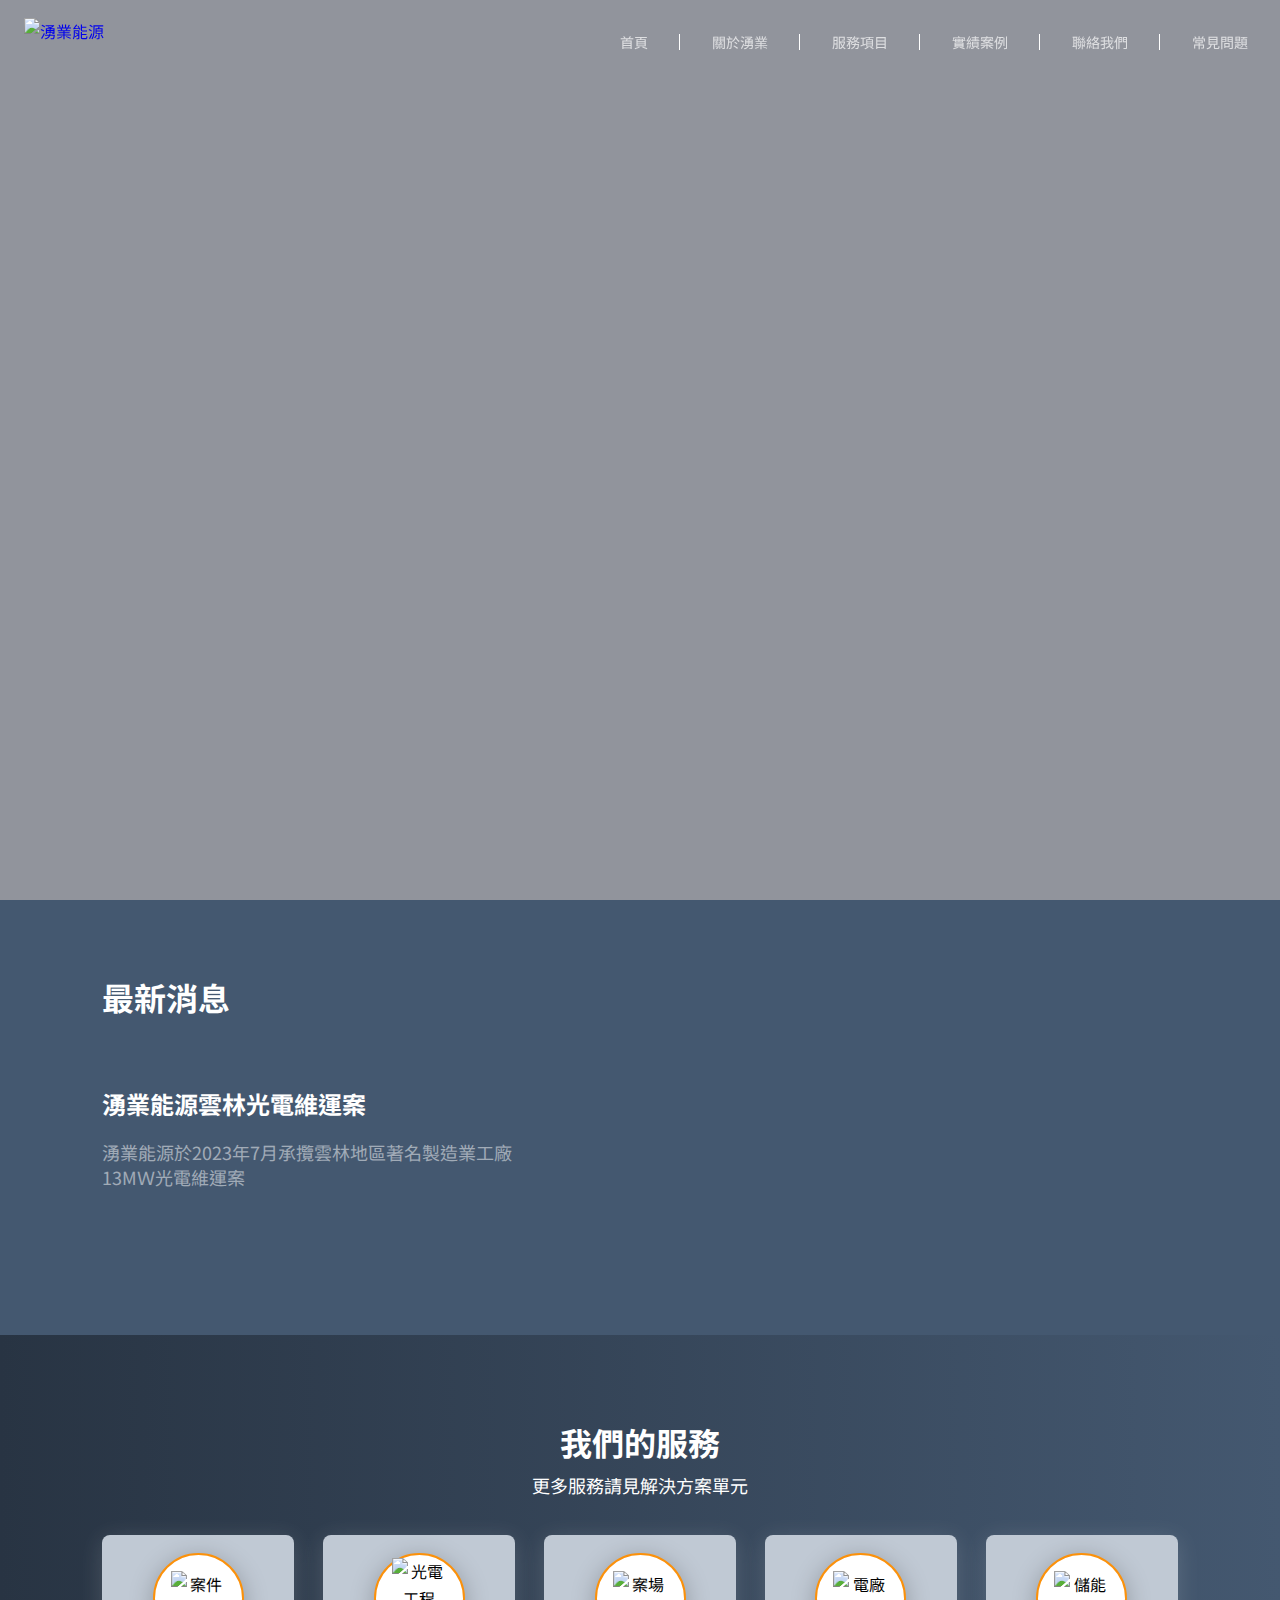
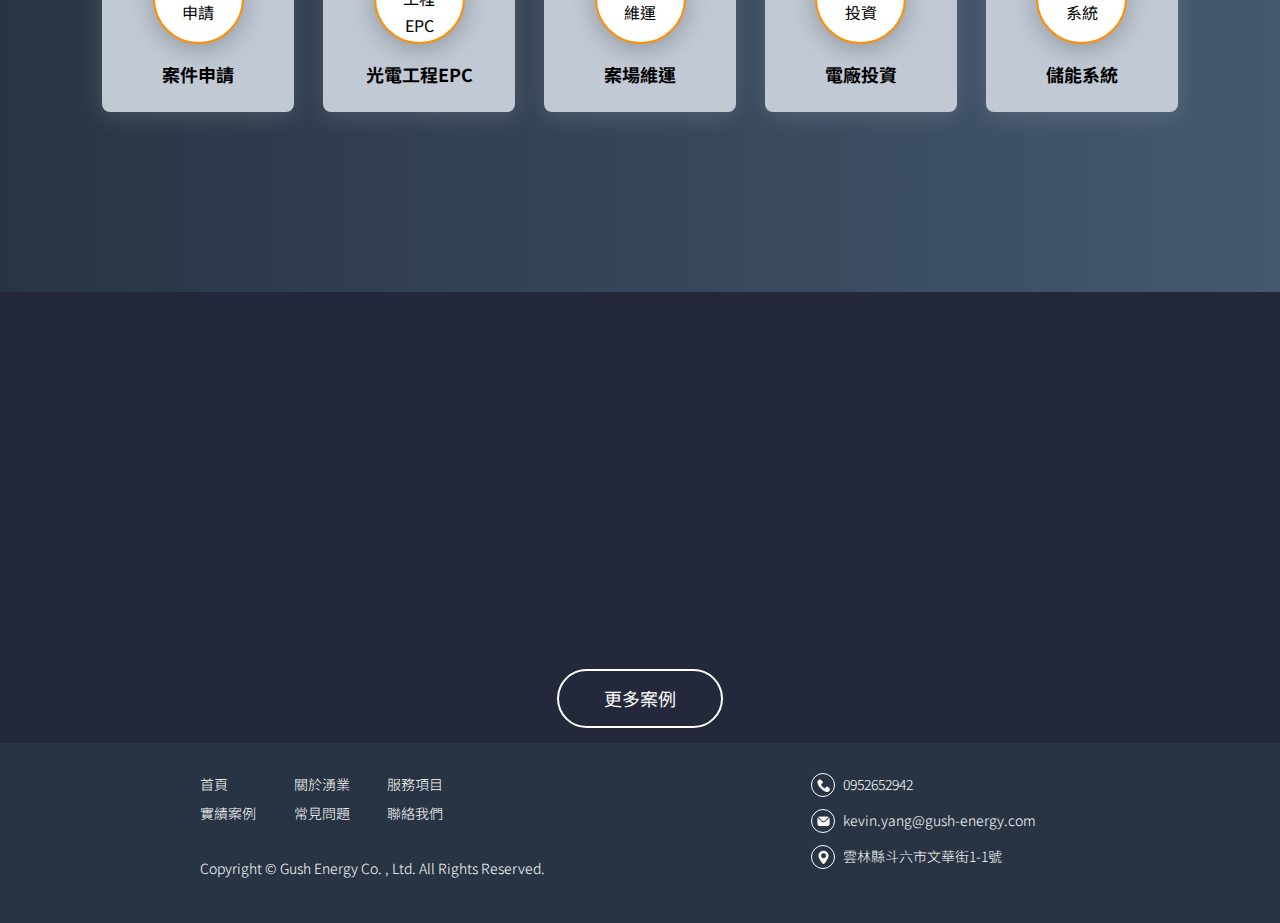
==== commit 18454e21: "Updates" ====
--- a/index.html
+++ b/index.html
@@ -10,73 +10,74 @@
 <meta property="og:title" content="湧業能源 GUSH ENERGY">
 <meta property="og:description" content="湧業能源成立於2020年，主力太陽能系統建置與投資開發之相關領域。致力於以太陽能光電協助企業邁向永續能源轉型，為台灣2050年淨零排碳目標盡一份心力。我們為業主提供可靠、永續的全方位光電解決方案，公司經營項目包含：光電工程EPC、電廠維運管理、電廠投資以及儲能系統規劃建置。為台灣打造乾淨永續的綠能未來。">
 <meta property="og:image" content="~/assets/img/meta.jpg">
+<meta property="og:url" content="https://www.gush-energy.com">
 <link rel="stylesheet" href="https://fonts.googleapis.com/css2?family=Noto+Sans+TC:wght@100;400;700&display=swap">
-<link rel="preload" as="fetch" crossorigin="anonymous" href="/_payload.json">
-<style>a,abbr,acronym,address,applet,article,aside,audio,b,big,blockquote,body,canvas,caption,center,cite,code,dd,del,details,dfn,div,dl,dt,em,embed,fieldset,figcaption,figure,footer,form,h1,h2,h3,h4,h5,h6,header,hgroup,html,i,iframe,img,ins,kbd,label,legend,li,mark,menu,nav,object,ol,output,p,pre,q,ruby,s,samp,section,small,span,strike,strong,sub,summary,sup,table,tbody,td,tfoot,th,thead,time,tr,tt,u,ul,var,video{border:0;font-size:100%;margin:0;outline:0;padding:0;vertical-align:baseline}article,aside,details,figcaption,figure,footer,header,hgroup,menu,nav,section{display:block}ol,ul{list-style:none}@font-face{font-display:fallback;font-family:Gen Jyuu Gothic;font-style:normal;font-weight:100;src:url(/_nuxt/GenJyuuGothic-ExtraLight.8fc9bc1f.woff2) format("woff2"),url(/_nuxt/GenJyuuGothic-ExtraLight.6628eb41.woff) format("woff")}@font-face{font-display:fallback;font-family:Gen Jyuu Gothic;font-style:normal;font-weight:300;src:url(/_nuxt/GenJyuuGothic-Light.ec94a4a6.woff2) format("woff2"),url(/_nuxt/GenJyuuGothic-Light.92b426f3.woff) format("woff")}@font-face{font-display:fallback;font-family:Gen Jyuu Gothic;font-style:normal;font-weight:400;src:url(/_nuxt/GenJyuuGothic-Normal.b845354b.woff2) format("woff2"),url(/_nuxt/GenJyuuGothic-Normal.47e9ec41.woff) format("woff")}@font-face{font-display:fallback;font-family:Gen Jyuu Gothic;font-style:normal;font-weight:500;src:url(/_nuxt/GenJyuuGothic-Medium.4812da3d.woff2) format("woff2"),url(/_nuxt/GenJyuuGothic-Medium.a9d908c6.woff) format("woff")}@font-face{font-display:fallback;font-family:Gen Jyuu Gothic;font-style:normal;font-weight:700;src:url(/_nuxt/GenJyuuGothic-Bold.aff1a10e.woff2) format("woff2"),url(/_nuxt/GenJyuuGothic-Bold.7f5679e3.woff) format("woff")}@font-face{font-display:fallback;font-family:Gen Jyuu Gothic;font-style:normal;font-weight:900;src:url(/_nuxt/GenJyuuGothic-Heavy.e1bffc74.woff2) format("woff2"),url(/_nuxt/GenJyuuGothic-Heavy.512b9928.woff) format("woff")}*,:after,:before{box-sizing:border-box}html{scroll-behavior:smooth}body,html{font-family:Gen Jyuu Gothic,Noto Sans TC,Microsoft JhengHei,Arial,sans-serif;font-size:16px;font-weight:400;line-height:1.7;position:relative}a{text-decoration:none}ol,ul{padding-left:0}ul{list-style:disc}ol{list-style:decimal}li{color:#000}table{border-collapse:collapse;border-spacing:0}img{height:auto;max-width:100%}button{background:none;border:none}.container{margin:0 auto;max-width:980px;width:100%}@media (max-width:1199px){.container{padding:0 20px}}@media (max-width:768px){.container{padding:0 15px}}.page{background-color:#2c3848;min-height:calc(100vh - 180px);padding:83px 0 0}@media (max-width:768px){.page{min-height:auto}}.page__title{font-size:1.5rem;line-height:1.25}.page__text,.page__title{color:#fff;text-align:center}.page__text{font-size:.875rem;margin-top:24px}.page__kv{background-position:50%;background-size:cover;height:0;padding-bottom:15.6%;position:relative;width:100%}@media (max-width:1024px){.page__kv{padding-bottom:20.6%}}@media (max-width:768px){.page__kv{padding-bottom:25.6%}}@media (max-width:575px){.page__kv{padding-bottom:41.6%}}.page__kv:before{background-color:#000;content:"";display:block;height:100%;left:0;opacity:.75;position:absolute;top:0;width:100%;z-index:1}.page__kv__content{left:0;margin:auto;position:absolute;right:0;top:50%;transform:translateY(-50%);z-index:2}@media (max-width:768px){.page__kv__content{padding:0 24px}}.page__kv__title{color:#fff;font-size:1.5rem;line-height:1.25;text-align:center}.page__kv__text{color:#fff;font-size:.875rem;margin-top:24px;text-align:center}@media (max-width:768px){.page__kv__text{margin-top:16px}}@media (max-width:575px){.page__kv__text--mobilesnap{display:block}}.btn{border:2px solid #fff;border-radius:100px;color:#fff;cursor:pointer;display:inline-block;font-size:1.125rem;padding:12px 45px}@media (max-width:575px){.btn{font-size:1rem;width:calc(100% - 48px)}}.btn.formbtn{background-color:#fb910b;border:2px solid #fb910b}@media (max-width:575px){.btn.formbtn{width:100%}}.btn:hover{opacity:.8}.accordion__item{margin-top:24px}.accordion__item:first-child{margin-top:12px}.accordion__header{align-items:center;background-color:#445870;border-radius:8px;cursor:pointer;display:flex;padding:9px 12px}.accordion__header__text{color:#fff;flex:1;font-size:.875rem;font-weight:400;padding-right:15px}.accordion__header__arrow{height:30px;transform:rotate(0deg);transition:transform .4s;width:30px}.accordion__header__arrow.active{transform:rotate(-180deg)}.accordion__body{color:#c0c9d4;font-size:.875rem;margin-top:12px;overflow:hidden}.header{left:0;padding:18px 0 18px 24px;position:fixed;top:0;width:100%;z-index:100}.header:after{background-color:#fff;content:"";height:100%;left:0;position:absolute;top:-100%;transition:all .4s ease-in-out;width:100%;z-index:1}.header.scroll-active:after{top:0}.header.scroll-active .header__logo--origin{opacity:0}.header.scroll-active .header__logo--active{opacity:1}.header.scroll-active .nav__menu__link{color:#445870}@media (max-width:768px){.header.scroll-active .nav__menu__link{color:#fff;opacity:.7;transition:opacity .4s ease-in-out}.header.scroll-active .nav__menu__link:hover{opacity:1}}.header.scroll-active .nav__menu__item:after,.header.scroll-active .nav__toggle__line{background-color:#445870}.header__content{align-items:center;display:flex;justify-content:space-between;position:relative;z-index:2}.header__logo{height:47px;position:relative;width:160px}.header__logo--active,.header__logo--origin{left:0;position:absolute;top:0;transition:opacity .4s ease-in-out}.header__logo--origin{opacity:1}.header__logo--active{opacity:0}.nav__toggle{display:none;position:relative;z-index:50}@media (max-width:768px){.nav__toggle{display:block;padding-right:24px;transform:translateY(-2px)}}.nav__toggle__line{border-radius:100px;display:block;height:3px;margin-top:7px;transition:all .5s;width:30px}.nav__toggle.active .nav__toggle__line,.nav__toggle__line{background-color:#fff}.nav__toggle.active .nav__toggle__line:first-child{transform:translateY(10px) rotate(135deg)}.nav__toggle.active .nav__toggle__line:nth-child(2){opacity:0;transform:translateX(30px)}.nav__toggle.active .nav__toggle__line:nth-child(3){transform:translateY(-10px) rotate(-135deg)}@media (max-width:768px){.nav__menu{background-color:#23293a;height:0;left:0;opacity:0;overflow-x:hidden;overflow-y:auto;position:fixed;top:0;transition:opacity .35s,visibility .35s,height .35s;visibility:hidden;width:100%}.nav__menu.active{height:100%;opacity:1;visibility:visible}.nav__menu.active .nav__menu__item{animation:headerFadeInRight .5s ease forwards;animation-delay:.35s}.nav__menu.active .nav__menu__item:nth-of-type(2){animation-delay:.4s}.nav__menu.active .nav__menu__item:nth-of-type(3){animation-delay:.45s}.nav__menu.active .nav__menu__item:nth-of-type(4){animation-delay:.5s}.nav__menu.active .nav__menu__item:nth-of-type(5){animation-delay:.55s}.nav__menu.active .nav__menu__item:nth-of-type(6){animation-delay:.6s}}.nav__menu__list{display:flex;list-style:none}@media (max-width:768px){.nav__menu__list{flex-direction:column;transform:translateY(70px);width:100%}}.nav__menu__item{padding:0 32px;position:relative}@media (max-width:1024px){.nav__menu__item{padding:0 16px}}@media (max-width:768px){.nav__menu__item{opacity:0;padding:16px 24px;text-align:center}}.nav__menu__item:after{background-color:#fff;content:"";height:16px;position:absolute;right:0;top:50%;transform:translateY(-50%);width:1px}@media (max-width:768px){.nav__menu__item:after{display:none}}.nav__menu__item:last-child:after{display:none}.nav__menu__link{color:#fff;font-size:.875rem;opacity:.7;text-decoration:none;transition:opacity .3s}@media (max-width:768px){.nav__menu__link{display:block;font-size:1.5rem}}.nav__menu__link:hover{opacity:1}@keyframes headerFadeInRight{0%{left:20%;opacity:0}to{left:0;opacity:.7}}.footer{background-color:#283443;color:#fff;font-size:.875rem;font-weight:300}.footer__container{padding:30px 15.59%}@media (max-width:1199px){.footer__container{padding:30px 5%}}@media (max-width:768px){.footer__container{padding:32px 24px 45px}}.footer__main{align-items:flex-start;display:flex;flex-wrap:wrap;justify-content:space-between}.footer__menu{display:flex;flex-wrap:wrap;width:32%}@media (max-width:768px){.footer__menu{width:100%}}.footer__menu__link{color:#fff;margin-bottom:5px;width:33.33333%}.footer__menu__link:hover{font-weight:700}@media (max-width:768px){.footer__menu__link{margin-bottom:15px}}.footer__contact{list-style:none;padding-right:5%}@media (max-width:768px){.footer__contact{margin-top:20px;padding-right:0;width:100%}}.footer__contact__item{display:flex;margin-top:12px}.footer__contact__item:first-child{margin-top:0}.footer__contact__icon{align-items:center;border:1px solid #fff;border-radius:99em;display:flex;height:24px;justify-content:center;margin-right:8px;width:24px}.footer__contact__icon img{margin:auto;width:13px}.footer__contact__text{color:#fff}.footer__copyright{transform:translateY(-12px)}@media (max-width:768px){.footer__copyright{margin-top:40px;text-align:center;transform:translateY(0)}}input,input[type=email],input[type=text],select,textarea{background-color:#445870;border:1px solid hsla(0,0%,100%,.1);border-radius:8px;box-sizing:border-box;color:#fff;font-family:Gen Jyuu Gothic,Noto Sans TC,Microsoft JhengHei,Arial,sans-serif;font-size:.875rem;outline:none;padding:12px 15px;transition:border .4s ease-in-out;width:100%}input::-moz-placeholder,input[type=email]::-moz-placeholder,input[type=text]::-moz-placeholder,select::-moz-placeholder,textarea::-moz-placeholder{color:#c0c9d4;font-size:.75rem}input::placeholder,input[type=email]::placeholder,input[type=text]::placeholder,select::placeholder,textarea::placeholder{color:#c0c9d4;font-size:.75rem}input:focus,input[type=email]:focus,input[type=text]:focus,select:focus,textarea:focus{border:1px solid hsla(0,0%,100%,.8)}.form__item{margin-top:24px}.form__label{color:#fff;display:block;font-size:.875rem;font-weight:700;margin-bottom:12px}.form__btn{margin-top:32px;text-align:center}.fade-about-enter-active,.fade-about-leave-active{transition:opacity .4s ease-in-out}.fade-about-enter-from,.fade-about-leave-to{opacity:0}.scale-kv-enter-from,.scale-kv-leave-to{opacity:.95;transform:scale(1)}.scale-kv-enter-active,.scale-kv-leave-active{transition:all 5s ease-in-out}.scale-kv-enter-to,.scale-kv-leave-from{opacity:1;transform:scale(1.1)}@keyframes kvImageFirst{0%{opacity:.95;transform:scale(1)}to{opacity:1;transform:scale(1.1)}}@keyframes kvTextAni{0%{opacity:.1;transform:scale(.7)}to{opacity:1;transform:scale(1)}}.index__kv{color:#fff;line-height:1.25;position:relative;text-align:center}.index__kv__pic{height:100vh;overflow:hidden;position:relative;width:100%}.index__kv__pic:after{background:#23293a;content:"";display:block;opacity:.5}.index__kv__image,.index__kv__pic:after{height:100%;left:0;position:absolute;top:0;width:100%}.index__kv__image{animation-duration:5s;animation-fill-mode:forwards;animation-name:kvImageFirst;background-position:50%;background-size:cover}.index__kv__container{align-items:center;display:flex;flex-direction:column;height:100%;justify-content:center;left:0;line-height:1.4;position:absolute;top:0;width:100%}@media (max-width:768px){.index__kv__container{line-height:1.25;padding:0 24px}}.index__kv__btn,.index__kv__description,.index__kv__title{animation-duration:2.5s;animation-fill-mode:forwards;animation-name:kvTextAni;animation-timing-function:ease;opacity:0}.index__kv__title{animation-delay:.25s;font-size:3.375rem;letter-spacing:5.4px}@media (max-width:768px){.index__kv__title{font-size:2.6875rem}}@media (max-width:575px){.index__kv__title{font-size:2rem}}.index__kv__description{animation-delay:.25s;font-size:1.5rem;letter-spacing:2.4px;margin-top:15px}@media (max-width:768px){.index__kv__description{font-size:1.375rem;margin-top:12px}}@media (max-width:575px){.index__kv__description{font-size:1.25rem}}.index__kv__btn{animation-delay:.5s;margin-top:40px}@media (max-width:768px){.index__kv__btn{margin-top:25px;width:100%}}.index__about{background-color:#445870;display:flex;width:100%}@media (max-width:768px){.index__about{flex-direction:column-reverse;flex-wrap:wrap}}.index__about__info{width:50%}@media (max-width:768px){.index__about__info{width:100%}}.index__about__container{margin:0 auto;padding:70px 16%}@media (max-width:1199px){.index__about__container{padding:70px 10%}}@media (max-width:768px){.index__about__container{padding:32px 24px 50px;text-align:center}}.index__about__title{color:#fff;font-size:2rem}@media (max-width:575px){.index__about__title{font-size:1.5rem}}.index__about__subtitle{color:#fff;font-size:1.5rem;margin-top:60px;position:relative}@media (max-width:768px){.index__about__subtitle{margin-top:12px}}@media (max-width:575px){.index__about__subtitle{font-size:1.125rem}}.index__about__subtitle span{height:100%;left:0;position:absolute;top:0;width:100%}.index__about__text{color:hsla(0,0%,100%,.5);font-size:1.125rem;line-height:1.4;margin-top:15px}@media (max-width:768px){.index__about__text{margin-top:12px}}@media (max-width:575px){.index__about__text{font-size:.875rem}}.index__about__link{color:#fb910b;display:inline-block;font-size:1.125rem;margin-top:32px;transition:opacity .3s}@media (max-width:768px){.index__about__link{margin-top:20px}}.index__about__link:hover{opacity:.9}.index__about__link:hover .index__about__icon{transform:translateX(2px)}.index__about__icon{transition:transform .3s;width:9px}.index__about__pagination{display:flex;flex-wrap:wrap;list-style:none;margin-top:60px}@media (max-width:768px){.index__about__pagination{justify-content:center;margin-top:40px}}.index__about__pagination__item{border:1px solid #d9d9d9;border-radius:20px;cursor:pointer;height:10px;margin-right:10px;width:10px}.index__about__pagination__item.active{background-color:#fb910b;border:1px solid #fb910b}.index__about__pic{padding-bottom:34%;position:relative;width:50%}@media (max-width:768px){.index__about__pic{padding-bottom:67.5%;width:100%}}.index__about__image{background-position:50%;background-size:cover;height:100%;left:0;position:absolute;top:0;width:100%}.index__service{background:linear-gradient(90deg,#283443,#445870)}.index__service__container{color:#fff;margin:0 auto;max-width:84%;padding:80px 0 180px;text-align:center}@media (max-width:1199px){.index__service__container{max-width:90%}}@media (max-width:768px){.index__service__container{max-width:100%;padding:45px 24px 60px}}.index__service__title{font-size:2rem}@media (max-width:575px){.index__service__title{font-size:1.5rem}}.index__service__text{font-size:1.125rem}.index__case{background-color:#23293a}.index__case__main{display:flex;list-style:none}@media (max-width:768px){.index__case__main{flex-wrap:wrap}}.index__case__item{width:33.33333%}@media (max-width:768px){.index__case__item{width:100%}}.index__case__image{background-position:50%;background-size:cover;height:0;padding-bottom:85%;position:relative;width:100%}.index__case__image:after{background-color:#000;content:"";display:block;height:100%;left:0;opacity:0;position:absolute;top:0;transition:opacity .4s ease-in-out;width:100%;z-index:1}@media (max-width:768px){.index__case__image:after{opacity:.45}}.index__case__image:hover:after{opacity:.65}.index__case__image:hover .index__case__textarea{opacity:1}.index__case__textarea{opacity:0;padding:0 24%;position:absolute;text-align:center;top:50%;transform:translateY(-50%);transition:opacity .4s ease-in-out;width:100%;z-index:2}@media (max-width:1199px){.index__case__textarea{padding:0 15%}}@media (max-width:768px){.index__case__textarea{opacity:1;padding:0 24px}}.index__case__title{color:#fff;font-size:1.125rem}.index__case__text{color:hsla(0,0%,100%,.75);font-size:.875rem}.index__case__btn{padding:15px 0;text-align:center}@media (max-width:575px){.index__case__btn{padding:15px 24px}}.about__vision__container{margin:0 auto;max-width:68.4%;padding:50px 0}@media (max-width:1199px){.about__vision__container{max-width:90%}}@media (max-width:768px){.about__vision__container{max-width:100%;padding:50px 24px}}.about__vision__text{color:#c0c9d4;font-size:1rem;margin-top:16px;text-align:center}@media (max-width:768px){.about__vision__text{font-size:.875rem;text-align:justify}}.about__vision__pic{margin-top:32px}.about__features{background-color:#26303c}.about__features__container{margin:0 auto;max-width:68.4%;padding:50px 0 55px}@media (max-width:1199px){.about__features__container{max-width:90%}}@media (max-width:768px){.about__features__container{max-width:100%;padding:50px 24px 55px}}.about__features__content{align-items:center;display:flex;flex-wrap:wrap;position:relative}@media (max-width:768px){.about__features__content{flex-direction:column}}.about__features__mark{color:#26303c;font-weight:700;line-height:1;opacity:.25;position:absolute;right:0;text-shadow:1px 0 0 #c0c9d4,-1px 0 0 #c0c9d4,0 1px 0 #c0c9d4,0 -1px 0 #c0c9d4;top:50%;transform:translateY(-50%);z-index:1}@media (max-width:768px){.about__features__mark{font-size:40vmax;left:0;margin:auto;right:0;text-align:center}}.about__features__head{height:0;margin-right:5%;padding-bottom:30%;position:relative;width:30%;z-index:2}@media (max-width:1024px){.about__features__head{padding-bottom:38%;width:38%}}@media (max-width:768px){.about__features__head{margin-right:0;padding-bottom:50%;width:50%}}@media (max-width:575px){.about__features__head{padding-bottom:80%;width:80%}}.about__features__headlist{display:flex;flex-wrap:wrap;left:0;list-style:none;margin:auto;position:absolute;right:0;top:50%;transform:translateY(-50%) rotate(45deg);width:80%}.about__features__headitem{background-color:#445870;border-radius:16px;height:0;margin:4%;padding-bottom:42%;position:relative;text-align:center;transition:all .4s;width:42%}.about__features__headitem:first-child{order:0}.about__features__headitem:nth-child(2){order:2}.about__features__headitem:nth-child(3){order:1}.about__features__headitem:nth-child(4){order:3}.about__features__headitem.active,.about__features__headitem:hover{background-color:#fb910b}.about__features__headitem.active .about__features__headnum,.about__features__headitem:hover .about__features__headnum{color:#fff;text-shadow:none}.about__features__headcontent{left:-5%;margin:auto;position:absolute;right:0;top:45%;transform:translateY(-50%) rotate(-45deg)}.about__features__headnum{color:#445870;display:block;font-size:2.25rem;font-weight:700;line-height:1.25;text-shadow:1px 0 0 hsla(0,0%,100%,.5),-1px 0 0 hsla(0,0%,100%,.5),0 1px 0 hsla(0,0%,100%,.5),0 -1px 0 hsla(0,0%,100%,.5)}.about__features__headtitle{color:#fff;display:block;font-size:.875rem}.about__features__body{flex:1;position:relative;z-index:2}.about__features__bodycontent{margin-top:-45px}@media (max-width:768px){.about__features__bodycontent{margin-top:24px}}.about__features__bodytitle{text-align:left}@media (max-width:768px){.about__features__bodytitle{text-align:center}}.about__features__bodytext{color:#c0c9d4;font-size:.875rem;margin-top:16px;width:90%}@media (max-width:768px){.about__features__bodytext{width:100%}}.about__cooperate__container{margin:0 auto;max-width:55.555%;padding:50px 0 55px}@media (max-width:1199px){.about__cooperate__container{max-width:90%}}@media (max-width:768px){.about__cooperate__container{max-width:100%;padding:50px 24px 55px}}.about__cooperate__list{align-items:center;display:flex;flex-wrap:wrap;justify-content:center;list-style:none}@media (max-width:768px){.about__cooperate__list{justify-content:flex-start}}.about__cooperate__item{margin-right:6.25%;margin-top:32px;text-align:center;width:15%}@media (max-width:768px){.about__cooperate__item{margin-right:24px;margin-top:24px;width:calc(50% - 12px)}.about__cooperate__item:nth-child(2n){margin-right:0}}.about__cooperate__item:nth-child(5n){margin-right:0}@media (max-width:768px){.about__cooperate__item:nth-child(5n){margin-right:24px}}.about__cooperate__item:last-child{margin-right:0}.contact__container{margin:0 auto;max-width:66.66666%;padding:32px 0 55px}@media (max-width:1199px){.contact__container{max-width:90%}}@media (max-width:768px){.contact__container{max-width:100%;padding:32px 24px 55px}}.contact__form__content{align-items:center;display:flex;flex-wrap:wrap;width:100%}@media (max-width:768px){.contact__form__content{align-items:stretch;flex-direction:column}}.contact__form__col{flex:1}.contact__form__col:first-child{margin-right:2.2%}@media (max-width:768px){.contact__form__col:first-child{margin-right:0}}@keyframes tab-transition{0%{opacity:0}to{opacity:1}}.qa__container{margin:0 auto;max-width:47.5%;padding:50px 0 70px}@media (max-width:1199px){.qa__container{max-width:90%}}@media (max-width:768px){.qa__container{max-width:100%;padding:50px 24px 70px}}.qa__content{overflow:hidden}.qa__content__head{-webkit-overflow-scrolling:touch;overflow-x:auto}.qa__content__headlist{list-style:none;margin-bottom:12px;text-align:center;white-space:nowrap}.qa__content__headitem{color:#c0c9d4;display:inline-block;font-size:.875rem;margin:0 15px;transition:color .4s ease-in-out;vertical-align:top}.qa__content__headitem:after{background-color:#fb910b;content:"";display:block;height:1px;margin-top:6px;opacity:0;transition:opacity .4s ease-in-out;width:100%}.qa__content__headitem.active{color:#fb910b}.qa__content__headitem.active:after{opacity:1}.service__list{display:flex;justify-content:space-between;list-style:none;margin-top:35px}@media (max-width:1024px){.service__list{flex-wrap:wrap;justify-content:center;margin-top:0}}@media (max-width:768px){.service__list{justify-content:flex-start;margin-top:0}}.service__item{background-color:#c0c9d4;border-radius:8px;box-shadow:0 4px 24px 0 hsla(0,0%,100%,.15);margin-right:2.7%;padding:18px 15px 22px;position:relative;transition:all .4s ease-in-out;width:17.84%}@media (max-width:1024px){.service__item{margin-right:2%;margin-top:35px;width:32%}}@media (max-width:768px){.service__item{align-items:center;display:flex;margin-right:0;margin-top:24px;padding:12px 16px;width:calc(50% - 12px)}}@media (max-width:575px){.service__item{margin-top:16px}}.service__item:last-child{margin-right:0}@media (max-width:1024px){.service__item:nth-child(3){margin-right:0}}@media (max-width:768px){.service__item:nth-child(odd){margin-right:24px}}.service__item.active,.service__item:hover{background-color:#fff;box-shadow:0 24px 36px 0 rgba(0,0,0,.5)}.service__itempic{align-items:center;background-color:#fff;border:2px solid #fb910b;border-radius:100%;box-shadow:0 5px 25px 0 rgba(0,0,0,.25);display:flex;height:91px;justify-content:center;margin:0 auto;position:relative;width:91px}@media (max-width:575px){.service__itempic{border:1px solid #fb910b;height:48px;width:48px}}.service__itempic img{width:55px}@media (max-width:575px){.service__itempic img{width:30px}}.service__itemtextarea{margin-top:20px}@media (max-width:768px){.service__itemtextarea{flex:1;margin-top:3px;padding-left:12px;text-align:left;width:auto}}.service__itemtitle{font-size:1.25rem;margin-top:-5px}@media (max-width:1500px){.service__itemtitle{font-size:1.125rem}}@media (max-width:575px){.service__itemtitle{font-size:.875rem;line-height:1.2}}.service__itemlink{height:100%;left:0;position:absolute;top:0;width:100%}.service__info{position:relative;z-index:5}.service__info__container{color:#fff;margin:0 auto;max-width:84%;padding:10px 0 45px;text-align:center}@media (max-width:1199px){.service__info__container{max-width:90%}}@media (max-width:768px){.service__info__container{max-width:100%;padding:15px 24px 40px}}.service__epc{background-image:url(/_nuxt/service_epc_bg.dba15a25.jpg);background-position:50%;background-size:cover;height:0;padding-bottom:26.1%;position:relative;width:100%}@media (max-width:1199px){.service__epc{height:auto;padding-bottom:0}}@media (max-width:768px){.service__epc{background-image:url(/_nuxt/service_epc_bg_m.cff23df0.jpg)}}.service__epc:after{background-color:rgba(0,0,0,.75);content:"";height:100%;left:0;position:absolute;top:0;width:100%;z-index:1}.service__epc--top{height:97px;left:0;position:absolute;right:0;top:-97px;width:100%}.service__epc__container{margin:0 auto;max-width:65.55%;padding:90px 0 125px;position:relative;z-index:2}@media (max-width:1199px){.service__epc__container{max-width:90%;padding:125px 0}}@media (max-width:768px){.service__epc__container{max-width:100%;padding:70px 24px 130px}}.service__epc__info{width:50%}@media (max-width:768px){.service__epc__info{width:100%}}.service__epc__title{font-size:2rem;text-align:left}@media (max-width:768px){.service__epc__title{font-size:1.5rem;text-align:center}}.service__epc__text{color:hsla(0,0%,100%,.75);font-size:.875rem;margin-top:30px}.service__apply__container{margin:0 auto;max-width:1365px;padding:50px 0 130px}@media (max-width:1500px){.service__apply__container{max-width:1024px}}@media (max-width:1199px){.service__apply__container{max-width:90%}}@media (max-width:768px){.service__apply__container{max-width:100%;padding:45px 0 75px}}.service__apply__title{font-size:2rem}@media (max-width:768px){.service__apply__title{font-size:1.5rem}}.service__apply__content{position:relative}.service__apply__list{display:flex;flex-wrap:wrap;justify-content:center;list-style:none;position:relative;z-index:2}@media (max-width:768px){.service__apply__list{padding-top:30px}}.service__apply__item{margin:0 42px;padding:50px 0 0;width:160px}@media (max-width:1500px){.service__apply__item{margin:0 32px;width:120px}}@media (max-width:1024px){.service__apply__item{margin:0 3%;width:14%}}@media (max-width:768px){.service__apply__item{padding:28px 0 0}}@media (max-width:575px){.service__apply__item{margin:20px;padding:0;width:20%}}@media (max-width:420px){.service__apply__item{width:80px}}@media (max-width:420px) and (max-width:370px){.service__apply__item{width:20%}}.service__apply__item:nth-child(3) .service__apply__icon--hover,.service__apply__item:nth-child(3) .service__apply__icon--origin{transform:translateY(-50%) translateX(6px)}@media (max-width:768px){.service__apply__item:nth-child(3) .service__apply__icon--hover,.service__apply__item:nth-child(3) .service__apply__icon--origin{transform:translateY(-50%) translateX(3px)}}.service__apply__item:nth-child(5) .service__apply__icon--hover,.service__apply__item:nth-child(5) .service__apply__icon--origin{transform:translateY(-50%) translateX(4px)}@media (max-width:768px){.service__apply__item:nth-child(5) .service__apply__icon--hover,.service__apply__item:nth-child(5) .service__apply__icon--origin{transform:translateY(-50%) translateX(2px)}}.service__apply__item:nth-child(8) .service__apply__icon--hover,.service__apply__item:nth-child(8) .service__apply__icon--origin{transform:translateY(-50%) translateX(5px)}@media (max-width:768px){.service__apply__item:nth-child(8) .service__apply__icon--hover,.service__apply__item:nth-child(8) .service__apply__icon--origin{transform:translateY(-50%) translateX(3px)}}.service__apply__body{background-color:#fff;border-radius:100%;height:0;padding-bottom:100%;position:relative;transition:all .4s ease-in-out;width:100%}.service__apply__body:hover{background-color:#fb910b;box-shadow:0 25px 25px 0 rgba(0,0,0,.5)}.service__apply__body:hover .service__apply__num{background-color:#fff;color:#fb910b}.service__apply__body:hover .service__apply__icon--origin{opacity:0}.service__apply__body:hover .service__apply__icon--hover{opacity:1}.service__apply__icon{height:100%;left:0;position:absolute;top:0;width:100%}.service__apply__icon--hover,.service__apply__icon--origin{left:0;margin:auto;max-width:44%;position:absolute;right:0;top:50%;transform:translateY(-50%);transition:opacity .4s ease-in-out}.service__apply__icon--hover{opacity:0}.service__apply__num{align-items:center;background-color:#fb910b;border-radius:99em;color:#fb910b;display:flex;font-size:1.5rem;font-weight:900;height:60px;justify-content:center;left:-4px;position:absolute;text-shadow:1px 0 #fff,1px 1px #fff,1px -1px #fff,0 1px #fff,0 -1px #fff,-1px 0 #fff,-1px 1px #fff,-1px -1px #fff,0 -1.5px #fff;top:-12px;transition:all .4s ease-in-out;width:60px}@media (max-width:1500px){.service__apply__num{height:47px;width:47px}}@media (max-width:1024px){.service__apply__num{height:42px;width:42px}}@media (max-width:768px){.service__apply__num{font-size:1.25rem;height:36px;width:36px}}@media (max-width:575px){.service__apply__num{left:-8px;top:-8px}}.service__apply__head{color:#fff;font-size:1.25rem;font-weight:700;margin-top:16px;position:relative;text-align:center}@media (max-width:768px){.service__apply__head{font-size:.875rem;margin-top:8px}}.service__apply__extend{background-color:#1f2c3a;border-radius:100%;height:96px;position:absolute;right:-42px;top:-32px;width:96px}@media (max-width:1500px){.service__apply__extend{height:80px;right:-40px;top:-36px;width:80px}}@media (max-width:1024px){.service__apply__extend{height:65px;right:-30px;top:-30px;width:65px}}@media (max-width:768px){.service__apply__extend{height:52px;right:-20px;top:-24px;width:52px}}.service__apply__extendcontent{align-items:center;display:flex;flex-direction:column;height:100%;justify-content:center;left:0;margin:auto;position:absolute;right:0;text-align:center;top:50%;transform:translateY(-50%);width:100%}.service__apply__extendicon{width:34%}@media (max-width:1500px){.service__apply__extendicon{width:28px}}@media (max-width:1024px){.service__apply__extendicon{transform:translateY(6px);width:20px}}.service__apply__extendhead{color:#fff;font-size:.875rem;font-weight:700;position:relative}@media (max-width:1500px){.service__apply__extendhead{margin-top:-5px}}@media (max-width:768px){.service__apply__extendhead{font-size:.75rem;margin-top:-2px}}.service__work{background-color:#212b39}.service__work__container{margin:0 auto;max-width:65.55%;padding:60px 0 105px}@media (max-width:1199px){.service__work__container{max-width:90%}}@media (max-width:768px){.service__work__container{max-width:100%;padding:48px 0}}.service__work__title{font-size:2rem}@media (max-width:768px){.service__work__title{font-size:1.5rem}}.service__work__content{display:flex;flex-wrap:wrap}@media (max-width:768px){.service__work__content{flex-direction:column}}.service__work__contentinfo{flex:1;margin-right:8.8%}@media (max-width:1024px){.service__work__contentinfo{margin-right:5%}}@media (max-width:768px){.service__work__contentinfo{margin-right:0;padding:0 24px}}.service__work__contentpic{flex:1}@media (max-width:768px){.service__work__contentpic{margin-top:24px}}.service__work__contentpic img{height:230px;-o-object-fit:cover;object-fit:cover;width:100%}@media (max-width:768px){.service__work__contentpic img{height:330px}}@media (max-width:575px){.service__work__contentpic img{height:270px}}@media (max-width:420px){.service__work__contentpic img{height:200px}}.service__work__title{text-align:left}@media (max-width:768px){.service__work__title{text-align:center}}.service__work__text{color:hsla(0,0%,100%,.75);margin-top:35px}@media (max-width:768px){.service__work__text{margin-top:24px}}.service__work__video{width:100%}.service__work__videoframe{margin-top:95px}@media (max-width:768px){.service__work__videoframe{margin-top:24px}}</style>
-<link rel="modulepreload" as="script" crossorigin href="/_nuxt/entry.29184103.js">
-<link rel="modulepreload" as="script" crossorigin href="/_nuxt/default.dc27c9b8.js">
-<link rel="modulepreload" as="script" crossorigin href="/_nuxt/nuxt-link.84a22954.js">
-<link rel="modulepreload" as="script" crossorigin href="/_nuxt/logo_active.d251c164.js">
-<link rel="modulepreload" as="script" crossorigin href="/_nuxt/index.1c6bc71b.js">
-<link rel="modulepreload" as="script" crossorigin href="/_nuxt/ServiceMenu.244fc57a.js">
-<link rel="modulepreload" as="script" crossorigin href="/_nuxt/useAssetHandle.2fda6e2f.js">
-<link rel="prefetch" as="script" crossorigin href="/_nuxt/error-404.83ea96de.js">
-<link rel="prefetch" as="script" crossorigin href="/_nuxt/vue.f36acd1f.3e4eb3ff.js">
-<link rel="prefetch" as="script" crossorigin href="/_nuxt/error-500.04f1cc08.js">
-<link rel="prefetch" as="image" type="image/png" href="/_nuxt/logo.98cdfd9f.png">
-<link rel="prefetch" as="image" type="image/png" href="/_nuxt/logo_active.0dfb5951.png">
-<link rel="prefetch" as="image" type="image/jpeg" href="/_nuxt/about_vision_pic.507ce6a3.jpg">
-<link rel="prefetch" as="image" type="image/jpeg" href="/_nuxt/contact_kv.323d8903.jpg">
-<link rel="prefetch" as="image" type="image/png" href="/_nuxt/cooperate_logo.d2d2f918.png">
-<link rel="prefetch" as="image" type="image/svg+xml" href="/_nuxt/cooperate_logo.5b9837d4.svg">
-<link rel="prefetch" as="image" type="image/png" href="/_nuxt/cooperate_logo2.8ebd2be1.png">
-<link rel="prefetch" as="image" type="image/png" href="/_nuxt/cooperate_logo_1.7053637e.png">
-<link rel="prefetch" as="image" type="image/png" href="/_nuxt/cooperate_logo_2.bf55b1ed.png">
-<link rel="prefetch" as="image" type="image/png" href="/_nuxt/cooperate_logo_3.1aa074e5.png">
-<link rel="prefetch" as="image" type="image/png" href="/_nuxt/cooperate_logo_4.9ddd50dc.png">
-<link rel="prefetch" as="image" type="image/png" href="/_nuxt/cooperate_logo_5.26e50310.png">
-<link rel="prefetch" as="image" type="image/png" href="/_nuxt/cooperate_logo_6.2850e548.png">
-<link rel="prefetch" as="image" type="image/png" href="/_nuxt/cooperate_logo_7.a15301a2.png">
-<link rel="prefetch" as="image" type="image/jpeg" href="/_nuxt/index_case_pic1.28b21326.jpg">
-<link rel="prefetch" as="image" type="image/jpeg" href="/_nuxt/index_case_pic2.99f71b45.jpg">
-<link rel="prefetch" as="image" type="image/jpeg" href="/_nuxt/index_case_pic3.73fe9e50.jpg">
-<link rel="prefetch" as="image" type="image/jpeg" href="/_nuxt/index_news_pic1.ee12612e.jpg">
-<link rel="prefetch" as="image" type="image/png" href="/_nuxt/index_service_icon1.059cc2b2.png">
-<link rel="prefetch" as="image" type="image/png" href="/_nuxt/index_service_icon2.d4a94ef9.png">
-<link rel="prefetch" as="image" type="image/png" href="/_nuxt/index_service_icon3.21306bea.png">
-<link rel="prefetch" as="image" type="image/png" href="/_nuxt/index_service_icon4.f3e57370.png">
-<link rel="prefetch" as="image" type="image/png" href="/_nuxt/index_service_icon5.ae386f9c.png">
-<link rel="prefetch" as="image" type="image/jpeg" href="/_nuxt/kv-temp.e0e4eb9c.jpg">
-<link rel="prefetch" as="image" type="image/jpeg" href="/_nuxt/kv.97fd7e32.jpg">
-<link rel="prefetch" as="image" type="image/jpeg" href="/_nuxt/kv_temp1.aa4dfd45.jpg">
-<link rel="prefetch" as="image" type="image/jpeg" href="/_nuxt/kv_temp2.f9b9af43.jpg">
-<link rel="prefetch" as="image" type="image/png" href="/_nuxt/meta.193418bc.png">
-<link rel="prefetch" as="image" type="image/jpeg" href="/_nuxt/pic1.a4455641.jpg">
-<link rel="prefetch" as="image" type="image/jpeg" href="/_nuxt/qa_kv.0a7c1560.jpg">
-<link rel="prefetch" as="image" type="image/png" href="/_nuxt/service_apply_icon1.a0833ddd.png">
-<link rel="prefetch" as="image" type="image/png" href="/_nuxt/service_apply_icon1_hover.73c5e421.png">
-<link rel="prefetch" as="image" type="image/png" href="/_nuxt/service_apply_icon2.3628d5e1.png">
-<link rel="prefetch" as="image" type="image/png" href="/_nuxt/service_apply_icon2_hover.ee436754.png">
-<link rel="prefetch" as="image" type="image/png" href="/_nuxt/service_apply_icon3.d36ab86d.png">
-<link rel="prefetch" as="image" type="image/png" href="/_nuxt/service_apply_icon3_hover.9ac3a843.png">
-<link rel="prefetch" as="image" type="image/png" href="/_nuxt/service_apply_icon4.37137a9c.png">
-<link rel="prefetch" as="image" type="image/png" href="/_nuxt/service_apply_icon4_hover.680450a0.png">
-<link rel="prefetch" as="image" type="image/png" href="/_nuxt/service_apply_icon5.ac8df7c4.png">
-<link rel="prefetch" as="image" type="image/png" href="/_nuxt/service_apply_icon5_hover.3eae4050.png">
-<link rel="prefetch" as="image" type="image/png" href="/_nuxt/service_apply_icon6.42eff0d9.png">
-<link rel="prefetch" as="image" type="image/png" href="/_nuxt/service_apply_icon6_hover.5744f12c.png">
-<link rel="prefetch" as="image" type="image/png" href="/_nuxt/service_apply_icon7.4bd2c612.png">
-<link rel="prefetch" as="image" type="image/png" href="/_nuxt/service_apply_icon7_hover.b04b4639.png">
-<link rel="prefetch" as="image" type="image/png" href="/_nuxt/service_apply_icon8.43b95e7c.png">
-<link rel="prefetch" as="image" type="image/png" href="/_nuxt/service_apply_icon8_hover.affb1987.png">
-<link rel="prefetch" as="image" type="image/png" href="/_nuxt/service_apply_icon9.93c2a0b2.png">
-<link rel="prefetch" as="image" type="image/png" href="/_nuxt/service_apply_icon9_hover.a45f4818.png">
-<link rel="prefetch" as="image" type="image/jpeg" href="/_nuxt/service_epc_bg.dba15a25.jpg">
-<link rel="prefetch" as="image" type="image/jpeg" href="/_nuxt/service_epc_bg_m.cff23df0.jpg">
-<link rel="prefetch" as="image" type="image/jpeg" href="/_nuxt/service_pic.3581ca56.jpg">
-<link rel="prefetch" as="image" type="image/jpeg" href="/_nuxt/service_work_pic.74c25180.jpg">
-<script type="module" src="/_nuxt/entry.29184103.js" crossorigin></script>
+<link rel="preload" as="fetch" crossorigin="anonymous" href="/gush-energy/_payload.json">
+<style>a,abbr,acronym,address,applet,article,aside,audio,b,big,blockquote,body,canvas,caption,center,cite,code,dd,del,details,dfn,div,dl,dt,em,embed,fieldset,figcaption,figure,footer,form,h1,h2,h3,h4,h5,h6,header,hgroup,html,i,iframe,img,ins,kbd,label,legend,li,mark,menu,nav,object,ol,output,p,pre,q,ruby,s,samp,section,small,span,strike,strong,sub,summary,sup,table,tbody,td,tfoot,th,thead,time,tr,tt,u,ul,var,video{border:0;font-size:100%;margin:0;outline:0;padding:0;vertical-align:baseline}article,aside,details,figcaption,figure,footer,header,hgroup,menu,nav,section{display:block}ol,ul{list-style:none}@font-face{font-display:fallback;font-family:Gen Jyuu Gothic;font-style:normal;font-weight:100;src:url(/gush-energy/_nuxt/GenJyuuGothic-ExtraLight.8fc9bc1f.woff2) format("woff2"),url(/gush-energy/_nuxt/GenJyuuGothic-ExtraLight.6628eb41.woff) format("woff")}@font-face{font-display:fallback;font-family:Gen Jyuu Gothic;font-style:normal;font-weight:300;src:url(/gush-energy/_nuxt/GenJyuuGothic-Light.ec94a4a6.woff2) format("woff2"),url(/gush-energy/_nuxt/GenJyuuGothic-Light.92b426f3.woff) format("woff")}@font-face{font-display:fallback;font-family:Gen Jyuu Gothic;font-style:normal;font-weight:400;src:url(/gush-energy/_nuxt/GenJyuuGothic-Normal.b845354b.woff2) format("woff2"),url(/gush-energy/_nuxt/GenJyuuGothic-Normal.47e9ec41.woff) format("woff")}@font-face{font-display:fallback;font-family:Gen Jyuu Gothic;font-style:normal;font-weight:500;src:url(/gush-energy/_nuxt/GenJyuuGothic-Medium.4812da3d.woff2) format("woff2"),url(/gush-energy/_nuxt/GenJyuuGothic-Medium.a9d908c6.woff) format("woff")}@font-face{font-display:fallback;font-family:Gen Jyuu Gothic;font-style:normal;font-weight:700;src:url(/gush-energy/_nuxt/GenJyuuGothic-Bold.aff1a10e.woff2) format("woff2"),url(/gush-energy/_nuxt/GenJyuuGothic-Bold.7f5679e3.woff) format("woff")}@font-face{font-display:fallback;font-family:Gen Jyuu Gothic;font-style:normal;font-weight:900;src:url(/gush-energy/_nuxt/GenJyuuGothic-Heavy.e1bffc74.woff2) format("woff2"),url(/gush-energy/_nuxt/GenJyuuGothic-Heavy.512b9928.woff) format("woff")}*,:after,:before{box-sizing:border-box}html{scroll-behavior:smooth}body,html{font-family:Gen Jyuu Gothic,Noto Sans TC,Microsoft JhengHei,Arial,sans-serif;font-size:16px;font-weight:400;line-height:1.7;position:relative}a{text-decoration:none}ol,ul{padding-left:0}ul{list-style:disc}ol{list-style:decimal}li{color:#000}table{border-collapse:collapse;border-spacing:0}img{height:auto;max-width:100%}button{background:none;border:none}.container{margin:0 auto;max-width:980px;width:100%}@media (max-width:1199px){.container{padding:0 20px}}@media (max-width:768px){.container{padding:0 15px}}.page{background-color:#2c3848;min-height:calc(100vh - 180px);padding:83px 0 0}@media (max-width:768px){.page{min-height:auto}}.page__title{font-size:1.5rem;line-height:1.25}.page__text,.page__title{color:#fff;text-align:center}.page__text{font-size:.875rem;margin-top:24px}.page__kv{background-position:50%;background-size:cover;height:0;padding-bottom:15.6%;position:relative;width:100%}@media (max-width:1024px){.page__kv{padding-bottom:20.6%}}@media (max-width:768px){.page__kv{padding-bottom:25.6%}}@media (max-width:575px){.page__kv{padding-bottom:41.6%}}.page__kv:before{background-color:#000;content:"";display:block;height:100%;left:0;opacity:.75;position:absolute;top:0;width:100%;z-index:1}.page__kv__content{left:0;margin:auto;position:absolute;right:0;top:50%;transform:translateY(-50%);z-index:2}@media (max-width:768px){.page__kv__content{padding:0 24px}}.page__kv__title{color:#fff;font-size:1.5rem;line-height:1.25;text-align:center}.page__kv__text{color:#fff;font-size:.875rem;margin-top:24px;text-align:center}@media (max-width:768px){.page__kv__text{margin-top:16px}}@media (max-width:575px){.page__kv__text--mobilesnap{display:block}}.btn{border:2px solid #fff;border-radius:100px;color:#fff;cursor:pointer;display:inline-block;font-size:1.125rem;padding:12px 45px}@media (max-width:575px){.btn{font-size:1rem;width:calc(100% - 48px)}}.btn.formbtn{background-color:#fb910b;border:2px solid #fb910b}@media (max-width:575px){.btn.formbtn{width:100%}}.btn:hover{opacity:.8}.accordion__item{margin-top:24px}.accordion__item:first-child{margin-top:12px}.accordion__header{align-items:center;background-color:#445870;border-radius:8px;cursor:pointer;display:flex;padding:9px 12px}.accordion__header__text{color:#fff;flex:1;font-size:.875rem;font-weight:400;padding-right:15px}.accordion__header__arrow{height:30px;transform:rotate(0deg);transition:transform .4s;width:30px}.accordion__header__arrow.active{transform:rotate(-180deg)}.accordion__body{color:#c0c9d4;font-size:.875rem;margin-top:12px;overflow:hidden}.header{left:0;padding:18px 0 18px 24px;position:fixed;top:0;width:100%;z-index:100}.header:after{background-color:#fff;content:"";height:100%;left:0;position:absolute;top:-100%;transition:all .4s ease-in-out;width:100%;z-index:1}.header.scroll-active:after{top:0}.header.scroll-active .header__logo--origin{opacity:0}.header.scroll-active .header__logo--active{opacity:1}.header.scroll-active .nav__menu__link{color:#445870}@media (max-width:768px){.header.scroll-active .nav__menu__link{color:#fff;opacity:.7;transition:opacity .4s ease-in-out}.header.scroll-active .nav__menu__link:hover{opacity:1}}.header.scroll-active .nav__menu__item:after,.header.scroll-active .nav__toggle__line{background-color:#445870}.header__content{align-items:center;display:flex;justify-content:space-between;position:relative;z-index:2}.header__logo{height:47px;position:relative;width:160px}.header__logo--active,.header__logo--origin{left:0;position:absolute;top:0;transition:opacity .4s ease-in-out}.header__logo--origin{opacity:1}.header__logo--active{opacity:0}.nav__toggle{display:none;position:relative;z-index:50}@media (max-width:768px){.nav__toggle{display:block;padding-right:24px;transform:translateY(-2px)}}.nav__toggle__line{border-radius:100px;display:block;height:3px;margin-top:7px;transition:all .5s;width:30px}.nav__toggle.active .nav__toggle__line,.nav__toggle__line{background-color:#fff}.nav__toggle.active .nav__toggle__line:first-child{transform:translateY(10px) rotate(135deg)}.nav__toggle.active .nav__toggle__line:nth-child(2){opacity:0;transform:translateX(30px)}.nav__toggle.active .nav__toggle__line:nth-child(3){transform:translateY(-10px) rotate(-135deg)}@media (max-width:768px){.nav__menu{background-color:#23293a;height:0;left:0;opacity:0;overflow-x:hidden;overflow-y:auto;position:fixed;top:0;transition:opacity .35s,visibility .35s,height .35s;visibility:hidden;width:100%}.nav__menu.active{height:100%;opacity:1;visibility:visible}.nav__menu.active .nav__menu__item{animation:headerFadeInRight .5s ease forwards;animation-delay:.35s}.nav__menu.active .nav__menu__item:nth-of-type(2){animation-delay:.4s}.nav__menu.active .nav__menu__item:nth-of-type(3){animation-delay:.45s}.nav__menu.active .nav__menu__item:nth-of-type(4){animation-delay:.5s}.nav__menu.active .nav__menu__item:nth-of-type(5){animation-delay:.55s}.nav__menu.active .nav__menu__item:nth-of-type(6){animation-delay:.6s}}.nav__menu__list{display:flex;list-style:none}@media (max-width:768px){.nav__menu__list{flex-direction:column;transform:translateY(70px);width:100%}}.nav__menu__item{padding:0 32px;position:relative}@media (max-width:1024px){.nav__menu__item{padding:0 16px}}@media (max-width:768px){.nav__menu__item{opacity:0;padding:16px 24px;text-align:center}}.nav__menu__item:after{background-color:#fff;content:"";height:16px;position:absolute;right:0;top:50%;transform:translateY(-50%);width:1px}@media (max-width:768px){.nav__menu__item:after{display:none}}.nav__menu__item:last-child:after{display:none}.nav__menu__link{color:#fff;font-size:.875rem;opacity:.7;text-decoration:none;transition:opacity .3s}@media (max-width:768px){.nav__menu__link{display:block;font-size:1.5rem}}.nav__menu__link:hover{opacity:1}@keyframes headerFadeInRight{0%{left:20%;opacity:0}to{left:0;opacity:.7}}.footer{background-color:#283443;color:#fff;font-size:.875rem;font-weight:300}.footer__container{padding:30px 15.59%}@media (max-width:1199px){.footer__container{padding:30px 5%}}@media (max-width:768px){.footer__container{padding:32px 24px 45px}}.footer__main{align-items:flex-start;display:flex;flex-wrap:wrap;justify-content:space-between}.footer__menu{display:flex;flex-wrap:wrap;width:32%}@media (max-width:768px){.footer__menu{width:100%}}.footer__menu__link{color:#fff;margin-bottom:5px;width:33.33333%}.footer__menu__link:hover{font-weight:700}@media (max-width:768px){.footer__menu__link{margin-bottom:15px}}.footer__contact{list-style:none;padding-right:5%}@media (max-width:768px){.footer__contact{margin-top:20px;padding-right:0;width:100%}}.footer__contact__item{display:flex;margin-top:12px}.footer__contact__item:first-child{margin-top:0}.footer__contact__icon{align-items:center;border:1px solid #fff;border-radius:99em;display:flex;height:24px;justify-content:center;margin-right:8px;width:24px}.footer__contact__icon img{margin:auto;width:13px}.footer__contact__text{color:#fff}.footer__copyright{transform:translateY(-12px)}@media (max-width:768px){.footer__copyright{margin-top:40px;text-align:center;transform:translateY(0)}}input,input[type=email],input[type=text],select,textarea{background-color:#445870;border:1px solid hsla(0,0%,100%,.1);border-radius:8px;box-sizing:border-box;color:#fff;font-family:Gen Jyuu Gothic,Noto Sans TC,Microsoft JhengHei,Arial,sans-serif;font-size:.875rem;outline:none;padding:12px 15px;transition:border .4s ease-in-out;width:100%}input::-moz-placeholder,input[type=email]::-moz-placeholder,input[type=text]::-moz-placeholder,select::-moz-placeholder,textarea::-moz-placeholder{color:#c0c9d4;font-size:.75rem}input::placeholder,input[type=email]::placeholder,input[type=text]::placeholder,select::placeholder,textarea::placeholder{color:#c0c9d4;font-size:.75rem}input:focus,input[type=email]:focus,input[type=text]:focus,select:focus,textarea:focus{border:1px solid hsla(0,0%,100%,.8)}.form__item{margin-top:24px}.form__label{color:#fff;display:block;font-size:.875rem;font-weight:700;margin-bottom:12px}.form__btn{margin-top:32px;text-align:center}.fade-about-enter-active,.fade-about-leave-active{transition:opacity .4s ease-in-out}.fade-about-enter-from,.fade-about-leave-to{opacity:0}.scale-kv-enter-from,.scale-kv-leave-to{opacity:.95;transform:scale(1)}.scale-kv-enter-active,.scale-kv-leave-active{transition:all 5s ease-in-out}.scale-kv-enter-to,.scale-kv-leave-from{opacity:1;transform:scale(1.1)}@keyframes kvImageFirst{0%{opacity:.95;transform:scale(1)}to{opacity:1;transform:scale(1.1)}}@keyframes kvTextAni{0%{opacity:.1;transform:scale(.7)}to{opacity:1;transform:scale(1)}}.index__kv{color:#fff;line-height:1.25;position:relative;text-align:center}.index__kv__pic{height:100vh;overflow:hidden;position:relative;width:100%}.index__kv__pic:after{background:#23293a;content:"";display:block;opacity:.5}.index__kv__image,.index__kv__pic:after{height:100%;left:0;position:absolute;top:0;width:100%}.index__kv__image{animation-duration:5s;animation-fill-mode:forwards;animation-name:kvImageFirst;background-position:50%;background-size:cover}.index__kv__container{align-items:center;display:flex;flex-direction:column;height:100%;justify-content:center;left:0;line-height:1.4;position:absolute;top:0;width:100%}@media (max-width:768px){.index__kv__container{line-height:1.25;padding:0 24px}}.index__kv__btn,.index__kv__description,.index__kv__title{animation-duration:2.5s;animation-fill-mode:forwards;animation-name:kvTextAni;animation-timing-function:ease;opacity:0}.index__kv__title{animation-delay:.25s;font-size:3.375rem;letter-spacing:5.4px}@media (max-width:768px){.index__kv__title{font-size:2.6875rem}}@media (max-width:575px){.index__kv__title{font-size:2rem}}.index__kv__description{animation-delay:.25s;font-size:1.5rem;letter-spacing:2.4px;margin-top:15px}@media (max-width:768px){.index__kv__description{font-size:1.375rem;margin-top:12px}}@media (max-width:575px){.index__kv__description{font-size:1.25rem}}.index__kv__btn{animation-delay:.5s;margin-top:40px}@media (max-width:768px){.index__kv__btn{margin-top:25px;width:100%}}.index__about{background-color:#445870;display:flex;width:100%}@media (max-width:768px){.index__about{flex-direction:column-reverse;flex-wrap:wrap}}.index__about__info{width:50%}@media (max-width:768px){.index__about__info{width:100%}}.index__about__container{margin:0 auto;padding:70px 16%}@media (max-width:1199px){.index__about__container{padding:70px 10%}}@media (max-width:768px){.index__about__container{padding:32px 24px 50px;text-align:center}}.index__about__title{color:#fff;font-size:2rem}@media (max-width:575px){.index__about__title{font-size:1.5rem}}.index__about__subtitle{color:#fff;font-size:1.5rem;margin-top:60px;position:relative}@media (max-width:768px){.index__about__subtitle{margin-top:12px}}@media (max-width:575px){.index__about__subtitle{font-size:1.125rem}}.index__about__subtitle span{height:100%;left:0;position:absolute;top:0;width:100%}.index__about__text{color:hsla(0,0%,100%,.5);font-size:1.125rem;line-height:1.4;margin-top:15px}@media (max-width:768px){.index__about__text{margin-top:12px}}@media (max-width:575px){.index__about__text{font-size:.875rem}}.index__about__link{color:#fb910b;display:inline-block;font-size:1.125rem;margin-top:32px;transition:opacity .3s}@media (max-width:768px){.index__about__link{margin-top:20px}}.index__about__link:hover{opacity:.9}.index__about__link:hover .index__about__icon{transform:translateX(2px)}.index__about__icon{transition:transform .3s;width:9px}.index__about__pagination{display:flex;flex-wrap:wrap;list-style:none;margin-top:60px}@media (max-width:768px){.index__about__pagination{justify-content:center;margin-top:40px}}.index__about__pagination__item{border:1px solid #d9d9d9;border-radius:20px;cursor:pointer;height:10px;margin-right:10px;width:10px}.index__about__pagination__item.active{background-color:#fb910b;border:1px solid #fb910b}.index__about__pic{padding-bottom:34%;position:relative;width:50%}@media (max-width:768px){.index__about__pic{padding-bottom:67.5%;width:100%}}.index__about__image{background-position:50%;background-size:cover;height:100%;left:0;position:absolute;top:0;width:100%}.index__service{background:linear-gradient(90deg,#283443,#445870)}.index__service__container{color:#fff;margin:0 auto;max-width:84%;padding:80px 0 180px;text-align:center}@media (max-width:1199px){.index__service__container{max-width:90%}}@media (max-width:768px){.index__service__container{max-width:100%;padding:45px 24px 60px}}.index__service__title{font-size:2rem}@media (max-width:575px){.index__service__title{font-size:1.5rem}}.index__service__text{font-size:1.125rem}.index__case{background-color:#23293a}.index__case__main{display:flex;list-style:none}@media (max-width:768px){.index__case__main{flex-wrap:wrap}}.index__case__item{width:33.33333%}@media (max-width:768px){.index__case__item{width:100%}}.index__case__image{background-position:50%;background-size:cover;height:0;padding-bottom:85%;position:relative;width:100%}.index__case__image:after{background-color:#000;content:"";display:block;height:100%;left:0;opacity:0;position:absolute;top:0;transition:opacity .4s ease-in-out;width:100%;z-index:1}@media (max-width:768px){.index__case__image:after{opacity:.45}}.index__case__image:hover:after{opacity:.65}.index__case__image:hover .index__case__textarea{opacity:1}.index__case__textarea{opacity:0;padding:0 24%;position:absolute;text-align:center;top:50%;transform:translateY(-50%);transition:opacity .4s ease-in-out;width:100%;z-index:2}@media (max-width:1199px){.index__case__textarea{padding:0 15%}}@media (max-width:768px){.index__case__textarea{opacity:1;padding:0 24px}}.index__case__title{color:#fff;font-size:1.125rem}.index__case__text{color:hsla(0,0%,100%,.75);font-size:.875rem}.index__case__btn{padding:15px 0;text-align:center}@media (max-width:575px){.index__case__btn{padding:15px 24px}}.about__vision__container{margin:0 auto;max-width:68.4%;padding:50px 0}@media (max-width:1199px){.about__vision__container{max-width:90%}}@media (max-width:768px){.about__vision__container{max-width:100%;padding:50px 24px}}.about__vision__text{color:#c0c9d4;font-size:1rem;margin-top:16px;text-align:center}@media (max-width:768px){.about__vision__text{font-size:.875rem;text-align:justify}}.about__vision__pic{margin-top:32px}.about__features{background-color:#26303c}.about__features__container{margin:0 auto;max-width:68.4%;padding:50px 0 55px}@media (max-width:1199px){.about__features__container{max-width:90%}}@media (max-width:768px){.about__features__container{max-width:100%;padding:50px 24px 55px}}.about__features__content{align-items:center;display:flex;flex-wrap:wrap;position:relative}@media (max-width:768px){.about__features__content{flex-direction:column}}.about__features__mark{color:#26303c;font-weight:700;line-height:1;opacity:.25;position:absolute;right:0;text-shadow:1px 0 0 #c0c9d4,-1px 0 0 #c0c9d4,0 1px 0 #c0c9d4,0 -1px 0 #c0c9d4;top:50%;transform:translateY(-50%);z-index:1}@media (max-width:768px){.about__features__mark{font-size:40vmax;left:0;margin:auto;right:0;text-align:center}}.about__features__head{height:0;margin-right:5%;padding-bottom:30%;position:relative;width:30%;z-index:2}@media (max-width:1024px){.about__features__head{padding-bottom:38%;width:38%}}@media (max-width:768px){.about__features__head{margin-right:0;padding-bottom:50%;width:50%}}@media (max-width:575px){.about__features__head{padding-bottom:80%;width:80%}}.about__features__headlist{display:flex;flex-wrap:wrap;left:0;list-style:none;margin:auto;position:absolute;right:0;top:50%;transform:translateY(-50%) rotate(45deg);width:80%}.about__features__headitem{background-color:#445870;border-radius:16px;height:0;margin:4%;padding-bottom:42%;position:relative;text-align:center;transition:all .4s;width:42%}.about__features__headitem:first-child{order:0}.about__features__headitem:nth-child(2){order:2}.about__features__headitem:nth-child(3){order:1}.about__features__headitem:nth-child(4){order:3}.about__features__headitem.active,.about__features__headitem:hover{background-color:#fb910b}.about__features__headitem.active .about__features__headnum,.about__features__headitem:hover .about__features__headnum{color:#fff;text-shadow:none}.about__features__headcontent{left:-5%;margin:auto;position:absolute;right:0;top:45%;transform:translateY(-50%) rotate(-45deg)}.about__features__headnum{color:#445870;display:block;font-size:2.25rem;font-weight:700;line-height:1.25;text-shadow:1px 0 0 hsla(0,0%,100%,.5),-1px 0 0 hsla(0,0%,100%,.5),0 1px 0 hsla(0,0%,100%,.5),0 -1px 0 hsla(0,0%,100%,.5)}.about__features__headtitle{color:#fff;display:block;font-size:.875rem}.about__features__body{flex:1;position:relative;z-index:2}.about__features__bodycontent{margin-top:-45px}@media (max-width:768px){.about__features__bodycontent{margin-top:24px}}.about__features__bodytitle{text-align:left}@media (max-width:768px){.about__features__bodytitle{text-align:center}}.about__features__bodytext{color:#c0c9d4;font-size:.875rem;margin-top:16px;width:90%}@media (max-width:768px){.about__features__bodytext{width:100%}}.about__cooperate__container{margin:0 auto;max-width:55.555%;padding:50px 0 55px}@media (max-width:1199px){.about__cooperate__container{max-width:90%}}@media (max-width:768px){.about__cooperate__container{max-width:100%;padding:50px 24px 55px}}.about__cooperate__list{align-items:center;display:flex;flex-wrap:wrap;justify-content:center;list-style:none}@media (max-width:768px){.about__cooperate__list{justify-content:flex-start}}.about__cooperate__item{margin-right:6.25%;margin-top:32px;text-align:center;width:15%}@media (max-width:768px){.about__cooperate__item{margin-right:24px;margin-top:24px;width:calc(50% - 12px)}.about__cooperate__item:nth-child(2n){margin-right:0}}.about__cooperate__item:nth-child(5n){margin-right:0}@media (max-width:768px){.about__cooperate__item:nth-child(5n){margin-right:24px}}.about__cooperate__item:last-child{margin-right:0}.contact__container{margin:0 auto;max-width:66.66666%;padding:32px 0 55px}@media (max-width:1199px){.contact__container{max-width:90%}}@media (max-width:768px){.contact__container{max-width:100%;padding:32px 24px 55px}}.contact__form__content{align-items:center;display:flex;flex-wrap:wrap;width:100%}@media (max-width:768px){.contact__form__content{align-items:stretch;flex-direction:column}}.contact__form__col{flex:1}.contact__form__col:first-child{margin-right:2.2%}@media (max-width:768px){.contact__form__col:first-child{margin-right:0}}@keyframes tab-transition{0%{opacity:0}to{opacity:1}}.qa__container{margin:0 auto;max-width:47.5%;padding:50px 0 70px}@media (max-width:1199px){.qa__container{max-width:90%}}@media (max-width:768px){.qa__container{max-width:100%;padding:50px 24px 70px}}.qa__content{overflow:hidden}.qa__content__head{-webkit-overflow-scrolling:touch;overflow-x:auto}.qa__content__headlist{list-style:none;margin-bottom:12px;text-align:center;white-space:nowrap}.qa__content__headitem{color:#c0c9d4;display:inline-block;font-size:.875rem;margin:0 15px;transition:color .4s ease-in-out;vertical-align:top}.qa__content__headitem:after{background-color:#fb910b;content:"";display:block;height:1px;margin-top:6px;opacity:0;transition:opacity .4s ease-in-out;width:100%}.qa__content__headitem.active{color:#fb910b}.qa__content__headitem.active:after{opacity:1}.service__list{display:flex;justify-content:space-between;list-style:none;margin-top:35px}@media (max-width:1024px){.service__list{flex-wrap:wrap;justify-content:center;margin-top:0}}@media (max-width:768px){.service__list{justify-content:flex-start;margin-top:0}}.service__item{background-color:#c0c9d4;border-radius:8px;box-shadow:0 4px 24px 0 hsla(0,0%,100%,.15);margin-right:2.7%;padding:18px 15px 22px;position:relative;transition:all .4s ease-in-out;width:17.84%}@media (max-width:1024px){.service__item{margin-right:2%;margin-top:35px;width:32%}}@media (max-width:768px){.service__item{align-items:center;display:flex;margin-right:0;margin-top:24px;padding:12px 16px;width:calc(50% - 12px)}}@media (max-width:575px){.service__item{margin-top:16px}}.service__item:last-child{margin-right:0}@media (max-width:1024px){.service__item:nth-child(3){margin-right:0}}@media (max-width:768px){.service__item:nth-child(odd){margin-right:24px}}.service__item.active,.service__item:hover{background-color:#fff;box-shadow:0 24px 36px 0 rgba(0,0,0,.5)}.service__itempic{align-items:center;background-color:#fff;border:2px solid #fb910b;border-radius:100%;box-shadow:0 5px 25px 0 rgba(0,0,0,.25);display:flex;height:91px;justify-content:center;margin:0 auto;position:relative;width:91px}@media (max-width:575px){.service__itempic{border:1px solid #fb910b;height:48px;width:48px}}.service__itempic img{width:55px}@media (max-width:575px){.service__itempic img{width:30px}}.service__itemtextarea{margin-top:20px}@media (max-width:768px){.service__itemtextarea{flex:1;margin-top:3px;padding-left:12px;text-align:left;width:auto}}.service__itemtitle{font-size:1.25rem;margin-top:-5px}@media (max-width:1500px){.service__itemtitle{font-size:1.125rem}}@media (max-width:575px){.service__itemtitle{font-size:.875rem;line-height:1.2}}.service__itemlink{height:100%;left:0;position:absolute;top:0;width:100%}.service__info{position:relative;z-index:5}.service__info__container{color:#fff;margin:0 auto;max-width:84%;padding:10px 0 45px;text-align:center}@media (max-width:1199px){.service__info__container{max-width:90%}}@media (max-width:768px){.service__info__container{max-width:100%;padding:15px 24px 40px}}.service__epc{background-image:url(/gush-energy/_nuxt/service_epc_bg.dba15a25.jpg);background-position:50%;background-size:cover;height:0;padding-bottom:26.1%;position:relative;width:100%}@media (max-width:1199px){.service__epc{height:auto;padding-bottom:0}}@media (max-width:768px){.service__epc{background-image:url(/gush-energy/_nuxt/service_epc_bg_m.cff23df0.jpg)}}.service__epc:after{background-color:rgba(0,0,0,.75);content:"";height:100%;left:0;position:absolute;top:0;width:100%;z-index:1}.service__epc--top{height:97px;left:0;position:absolute;right:0;top:-97px;width:100%}.service__epc__container{margin:0 auto;max-width:65.55%;padding:90px 0 125px;position:relative;z-index:2}@media (max-width:1199px){.service__epc__container{max-width:90%;padding:125px 0}}@media (max-width:768px){.service__epc__container{max-width:100%;padding:70px 24px 130px}}.service__epc__info{width:50%}@media (max-width:768px){.service__epc__info{width:100%}}.service__epc__title{font-size:2rem;text-align:left}@media (max-width:768px){.service__epc__title{font-size:1.5rem;text-align:center}}.service__epc__text{color:hsla(0,0%,100%,.75);font-size:.875rem;margin-top:30px}.service__apply__container{margin:0 auto;max-width:1365px;padding:50px 0 130px}@media (max-width:1500px){.service__apply__container{max-width:1024px}}@media (max-width:1199px){.service__apply__container{max-width:90%}}@media (max-width:768px){.service__apply__container{max-width:100%;padding:45px 0 75px}}.service__apply__title{font-size:2rem}@media (max-width:768px){.service__apply__title{font-size:1.5rem}}.service__apply__content{position:relative}.service__apply__list{display:flex;flex-wrap:wrap;justify-content:center;list-style:none;position:relative;z-index:2}@media (max-width:768px){.service__apply__list{padding-top:30px}}.service__apply__item{margin:0 42px;padding:50px 0 0;width:160px}@media (max-width:1500px){.service__apply__item{margin:0 32px;width:120px}}@media (max-width:1024px){.service__apply__item{margin:0 3%;width:14%}}@media (max-width:768px){.service__apply__item{padding:28px 0 0}}@media (max-width:575px){.service__apply__item{margin:20px;padding:0;width:20%}}@media (max-width:420px){.service__apply__item{width:80px}}@media (max-width:420px) and (max-width:370px){.service__apply__item{width:20%}}.service__apply__item:nth-child(3) .service__apply__icon--hover,.service__apply__item:nth-child(3) .service__apply__icon--origin{transform:translateY(-50%) translateX(6px)}@media (max-width:768px){.service__apply__item:nth-child(3) .service__apply__icon--hover,.service__apply__item:nth-child(3) .service__apply__icon--origin{transform:translateY(-50%) translateX(3px)}}.service__apply__item:nth-child(5) .service__apply__icon--hover,.service__apply__item:nth-child(5) .service__apply__icon--origin{transform:translateY(-50%) translateX(4px)}@media (max-width:768px){.service__apply__item:nth-child(5) .service__apply__icon--hover,.service__apply__item:nth-child(5) .service__apply__icon--origin{transform:translateY(-50%) translateX(2px)}}.service__apply__item:nth-child(8) .service__apply__icon--hover,.service__apply__item:nth-child(8) .service__apply__icon--origin{transform:translateY(-50%) translateX(5px)}@media (max-width:768px){.service__apply__item:nth-child(8) .service__apply__icon--hover,.service__apply__item:nth-child(8) .service__apply__icon--origin{transform:translateY(-50%) translateX(3px)}}.service__apply__body{background-color:#fff;border-radius:100%;height:0;padding-bottom:100%;position:relative;transition:all .4s ease-in-out;width:100%}.service__apply__body:hover{background-color:#fb910b;box-shadow:0 25px 25px 0 rgba(0,0,0,.5)}.service__apply__body:hover .service__apply__num{background-color:#fff;color:#fb910b}.service__apply__body:hover .service__apply__icon--origin{opacity:0}.service__apply__body:hover .service__apply__icon--hover{opacity:1}.service__apply__icon{height:100%;left:0;position:absolute;top:0;width:100%}.service__apply__icon--hover,.service__apply__icon--origin{left:0;margin:auto;max-width:44%;position:absolute;right:0;top:50%;transform:translateY(-50%);transition:opacity .4s ease-in-out}.service__apply__icon--hover{opacity:0}.service__apply__num{align-items:center;background-color:#fb910b;border-radius:99em;color:#fb910b;display:flex;font-size:1.5rem;font-weight:900;height:60px;justify-content:center;left:-4px;position:absolute;text-shadow:1px 0 #fff,1px 1px #fff,1px -1px #fff,0 1px #fff,0 -1px #fff,-1px 0 #fff,-1px 1px #fff,-1px -1px #fff,0 -1.5px #fff;top:-12px;transition:all .4s ease-in-out;width:60px}@media (max-width:1500px){.service__apply__num{height:47px;width:47px}}@media (max-width:1024px){.service__apply__num{height:42px;width:42px}}@media (max-width:768px){.service__apply__num{font-size:1.25rem;height:36px;width:36px}}@media (max-width:575px){.service__apply__num{left:-8px;top:-8px}}.service__apply__head{color:#fff;font-size:1.25rem;font-weight:700;margin-top:16px;position:relative;text-align:center}@media (max-width:768px){.service__apply__head{font-size:.875rem;margin-top:8px}}.service__apply__extend{background-color:#1f2c3a;border-radius:100%;height:96px;position:absolute;right:-42px;top:-32px;width:96px}@media (max-width:1500px){.service__apply__extend{height:80px;right:-40px;top:-36px;width:80px}}@media (max-width:1024px){.service__apply__extend{height:65px;right:-30px;top:-30px;width:65px}}@media (max-width:768px){.service__apply__extend{height:52px;right:-20px;top:-24px;width:52px}}.service__apply__extendcontent{align-items:center;display:flex;flex-direction:column;height:100%;justify-content:center;left:0;margin:auto;position:absolute;right:0;text-align:center;top:50%;transform:translateY(-50%);width:100%}.service__apply__extendicon{width:34%}@media (max-width:1500px){.service__apply__extendicon{width:28px}}@media (max-width:1024px){.service__apply__extendicon{transform:translateY(6px);width:20px}}.service__apply__extendhead{color:#fff;font-size:.875rem;font-weight:700;position:relative}@media (max-width:1500px){.service__apply__extendhead{margin-top:-5px}}@media (max-width:768px){.service__apply__extendhead{font-size:.75rem;margin-top:-2px}}.service__work{background-color:#212b39}.service__work__container{margin:0 auto;max-width:65.55%;padding:60px 0 105px}@media (max-width:1199px){.service__work__container{max-width:90%}}@media (max-width:768px){.service__work__container{max-width:100%;padding:48px 0}}.service__work__title{font-size:2rem}@media (max-width:768px){.service__work__title{font-size:1.5rem}}.service__work__content{display:flex;flex-wrap:wrap}@media (max-width:768px){.service__work__content{flex-direction:column}}.service__work__contentinfo{flex:1;margin-right:8.8%}@media (max-width:1024px){.service__work__contentinfo{margin-right:5%}}@media (max-width:768px){.service__work__contentinfo{margin-right:0;padding:0 24px}}.service__work__contentpic{flex:1}@media (max-width:768px){.service__work__contentpic{margin-top:24px}}.service__work__contentpic img{height:230px;-o-object-fit:cover;object-fit:cover;width:100%}@media (max-width:768px){.service__work__contentpic img{height:330px}}@media (max-width:575px){.service__work__contentpic img{height:270px}}@media (max-width:420px){.service__work__contentpic img{height:200px}}.service__work__title{text-align:left}@media (max-width:768px){.service__work__title{text-align:center}}.service__work__text{color:hsla(0,0%,100%,.75);margin-top:35px}@media (max-width:768px){.service__work__text{margin-top:24px}}.service__work__video{width:100%}.service__work__videoframe{margin-top:95px}@media (max-width:768px){.service__work__videoframe{margin-top:24px}}</style>
+<link rel="modulepreload" as="script" crossorigin href="/gush-energy/_nuxt/entry.fa8b8ef8.js">
+<link rel="modulepreload" as="script" crossorigin href="/gush-energy/_nuxt/default.7fcb8cd9.js">
+<link rel="modulepreload" as="script" crossorigin href="/gush-energy/_nuxt/nuxt-link.7e1650a2.js">
+<link rel="modulepreload" as="script" crossorigin href="/gush-energy/_nuxt/logo_active.22c35fed.js">
+<link rel="modulepreload" as="script" crossorigin href="/gush-energy/_nuxt/index.bf80a05a.js">
+<link rel="modulepreload" as="script" crossorigin href="/gush-energy/_nuxt/ServiceMenu.002d7d16.js">
+<link rel="modulepreload" as="script" crossorigin href="/gush-energy/_nuxt/useAssetHandle.e8dff944.js">
+<link rel="prefetch" as="script" crossorigin href="/gush-energy/_nuxt/error-404.0843d5a4.js">
+<link rel="prefetch" as="script" crossorigin href="/gush-energy/_nuxt/vue.f36acd1f.f1c718fb.js">
+<link rel="prefetch" as="script" crossorigin href="/gush-energy/_nuxt/error-500.ffefdc66.js">
+<link rel="prefetch" as="image" type="image/png" href="/gush-energy/_nuxt/logo.98cdfd9f.png">
+<link rel="prefetch" as="image" type="image/png" href="/gush-energy/_nuxt/logo_active.0dfb5951.png">
+<link rel="prefetch" as="image" type="image/jpeg" href="/gush-energy/_nuxt/about_vision_pic.507ce6a3.jpg">
+<link rel="prefetch" as="image" type="image/jpeg" href="/gush-energy/_nuxt/contact_kv.323d8903.jpg">
+<link rel="prefetch" as="image" type="image/png" href="/gush-energy/_nuxt/cooperate_logo.d2d2f918.png">
+<link rel="prefetch" as="image" type="image/svg+xml" href="/gush-energy/_nuxt/cooperate_logo.5b9837d4.svg">
+<link rel="prefetch" as="image" type="image/png" href="/gush-energy/_nuxt/cooperate_logo2.8ebd2be1.png">
+<link rel="prefetch" as="image" type="image/png" href="/gush-energy/_nuxt/cooperate_logo_1.7053637e.png">
+<link rel="prefetch" as="image" type="image/png" href="/gush-energy/_nuxt/cooperate_logo_2.bf55b1ed.png">
+<link rel="prefetch" as="image" type="image/png" href="/gush-energy/_nuxt/cooperate_logo_3.1aa074e5.png">
+<link rel="prefetch" as="image" type="image/png" href="/gush-energy/_nuxt/cooperate_logo_4.9ddd50dc.png">
+<link rel="prefetch" as="image" type="image/png" href="/gush-energy/_nuxt/cooperate_logo_5.26e50310.png">
+<link rel="prefetch" as="image" type="image/png" href="/gush-energy/_nuxt/cooperate_logo_6.2850e548.png">
+<link rel="prefetch" as="image" type="image/png" href="/gush-energy/_nuxt/cooperate_logo_7.a15301a2.png">
+<link rel="prefetch" as="image" type="image/jpeg" href="/gush-energy/_nuxt/index_case_pic1.28b21326.jpg">
+<link rel="prefetch" as="image" type="image/jpeg" href="/gush-energy/_nuxt/index_case_pic2.99f71b45.jpg">
+<link rel="prefetch" as="image" type="image/jpeg" href="/gush-energy/_nuxt/index_case_pic3.73fe9e50.jpg">
+<link rel="prefetch" as="image" type="image/jpeg" href="/gush-energy/_nuxt/index_news_pic1.ee12612e.jpg">
+<link rel="prefetch" as="image" type="image/png" href="/gush-energy/_nuxt/index_service_icon1.059cc2b2.png">
+<link rel="prefetch" as="image" type="image/png" href="/gush-energy/_nuxt/index_service_icon2.d4a94ef9.png">
+<link rel="prefetch" as="image" type="image/png" href="/gush-energy/_nuxt/index_service_icon3.21306bea.png">
+<link rel="prefetch" as="image" type="image/png" href="/gush-energy/_nuxt/index_service_icon4.f3e57370.png">
+<link rel="prefetch" as="image" type="image/png" href="/gush-energy/_nuxt/index_service_icon5.ae386f9c.png">
+<link rel="prefetch" as="image" type="image/jpeg" href="/gush-energy/_nuxt/kv-temp.e0e4eb9c.jpg">
+<link rel="prefetch" as="image" type="image/jpeg" href="/gush-energy/_nuxt/kv.97fd7e32.jpg">
+<link rel="prefetch" as="image" type="image/jpeg" href="/gush-energy/_nuxt/kv_temp1.aa4dfd45.jpg">
+<link rel="prefetch" as="image" type="image/jpeg" href="/gush-energy/_nuxt/kv_temp2.f9b9af43.jpg">
+<link rel="prefetch" as="image" type="image/png" href="/gush-energy/_nuxt/meta.193418bc.png">
+<link rel="prefetch" as="image" type="image/jpeg" href="/gush-energy/_nuxt/pic1.a4455641.jpg">
+<link rel="prefetch" as="image" type="image/jpeg" href="/gush-energy/_nuxt/qa_kv.0a7c1560.jpg">
+<link rel="prefetch" as="image" type="image/png" href="/gush-energy/_nuxt/service_apply_icon1.a0833ddd.png">
+<link rel="prefetch" as="image" type="image/png" href="/gush-energy/_nuxt/service_apply_icon1_hover.73c5e421.png">
+<link rel="prefetch" as="image" type="image/png" href="/gush-energy/_nuxt/service_apply_icon2.3628d5e1.png">
+<link rel="prefetch" as="image" type="image/png" href="/gush-energy/_nuxt/service_apply_icon2_hover.ee436754.png">
+<link rel="prefetch" as="image" type="image/png" href="/gush-energy/_nuxt/service_apply_icon3.d36ab86d.png">
+<link rel="prefetch" as="image" type="image/png" href="/gush-energy/_nuxt/service_apply_icon3_hover.9ac3a843.png">
+<link rel="prefetch" as="image" type="image/png" href="/gush-energy/_nuxt/service_apply_icon4.37137a9c.png">
+<link rel="prefetch" as="image" type="image/png" href="/gush-energy/_nuxt/service_apply_icon4_hover.680450a0.png">
+<link rel="prefetch" as="image" type="image/png" href="/gush-energy/_nuxt/service_apply_icon5.ac8df7c4.png">
+<link rel="prefetch" as="image" type="image/png" href="/gush-energy/_nuxt/service_apply_icon5_hover.3eae4050.png">
+<link rel="prefetch" as="image" type="image/png" href="/gush-energy/_nuxt/service_apply_icon6.42eff0d9.png">
+<link rel="prefetch" as="image" type="image/png" href="/gush-energy/_nuxt/service_apply_icon6_hover.5744f12c.png">
+<link rel="prefetch" as="image" type="image/png" href="/gush-energy/_nuxt/service_apply_icon7.4bd2c612.png">
+<link rel="prefetch" as="image" type="image/png" href="/gush-energy/_nuxt/service_apply_icon7_hover.b04b4639.png">
+<link rel="prefetch" as="image" type="image/png" href="/gush-energy/_nuxt/service_apply_icon8.43b95e7c.png">
+<link rel="prefetch" as="image" type="image/png" href="/gush-energy/_nuxt/service_apply_icon8_hover.affb1987.png">
+<link rel="prefetch" as="image" type="image/png" href="/gush-energy/_nuxt/service_apply_icon9.93c2a0b2.png">
+<link rel="prefetch" as="image" type="image/png" href="/gush-energy/_nuxt/service_apply_icon9_hover.a45f4818.png">
+<link rel="prefetch" as="image" type="image/jpeg" href="/gush-energy/_nuxt/service_epc_bg.dba15a25.jpg">
+<link rel="prefetch" as="image" type="image/jpeg" href="/gush-energy/_nuxt/service_epc_bg_m.cff23df0.jpg">
+<link rel="prefetch" as="image" type="image/jpeg" href="/gush-energy/_nuxt/service_pic.3581ca56.jpg">
+<link rel="prefetch" as="image" type="image/jpeg" href="/gush-energy/_nuxt/service_work_pic.74c25180.jpg">
+<script type="module" src="/gush-energy/_nuxt/entry.fa8b8ef8.js" crossorigin></script>
 <script id="unhead:payload" type="application/json">{"title":"湧業能源 GUSH ENERGY"}</script></head>
-<body ><div id="__nuxt"><div><header class="header"><div class="header__content"><a aria-current="page" href="/" class="router-link-active router-link-exact-active header__logo"><img class="header__logo--origin" src="/_nuxt/logo.98cdfd9f.png" alt="湧業能源"><img class="header__logo--active" src="/_nuxt/logo_active.0dfb5951.png" alt="湧業能源"></a><nav class="nav"><div class="nav__toggle"><span class="nav__toggle__line"></span><span class="nav__toggle__line"></span><span class="nav__toggle__line"></span></div><div class="nav__menu"><ul class="nav__menu__list"><li class="nav__menu__item"><a aria-current="page" href="/" class="router-link-active router-link-exact-active nav__menu__link">首頁</a></li><li class="nav__menu__item"><a href="/about" class="nav__menu__link">關於湧業</a></li><li class="nav__menu__item"><a href="/service" class="nav__menu__link">服務項目</a></li><li class="nav__menu__item"><a href="javascript:;" rel="noopener noreferrer" class="nav__menu__link">實績案例</a></li><li class="nav__menu__item"><a href="/contact" class="nav__menu__link">聯絡我們</a></li><li class="nav__menu__item"><a href="/qa" class="nav__menu__link">常見問題</a></li></ul></div></nav></div></header><!--[--><div class="index"><section class="index__kv"><div class="index__kv__pic"><div class="index__kv__image" style="background-image:url(/_nuxt/kv.97fd7e32.jpg);"></div></div><div class="index__kv__container"><h1 class="index__kv__title">與湧業能源<br>共創永續家園</h1><p class="index__kv__description">看不見的能源 看得見的改變</p><div class="index__kv__btn"><a href="/about" class="btn">深入了解</a></div></div></section><section class="index__about"><div class="index__about__info"><div class="index__about__container"><h2 class="index__about__title">最新消息</h2><h3 class="index__about__subtitle">湧業能源雲林光電維運案</h3><p class="index__about__text">湧業能源於2023年7月承攬雲林地區著名製造業工廠13MＷ光電維運案</p><!----></div></div><div class="index__about__pic"><div class="index__about__image" style="background-image:url(/_nuxt/index_news_pic1.ee12612e.jpg);"></div></div></section><section class="index__service"><div class="index__service__container"><h2 class="index__service__title">我們的服務</h2><p class="index__service__text">更多服務請見解決方案單元</p><ul class="service__list"><!--[--><li class="service__item"><div class="service__itempic"><img src="/_nuxt/index_service_icon1.059cc2b2.png" alt="案件申請"></div><div class="service__itemtextarea"><h3 class="service__itemtitle">案件申請</h3></div><a href="#" class="service__itemlink"></a></li><li class="service__item"><div class="service__itempic"><img src="/_nuxt/index_service_icon2.d4a94ef9.png" alt="光電工程EPC"></div><div class="service__itemtextarea"><h3 class="service__itemtitle">光電工程EPC</h3></div><a href="#" class="service__itemlink"></a></li><li class="service__item"><div class="service__itempic"><img src="/_nuxt/index_service_icon3.21306bea.png" alt="案場維運"></div><div class="service__itemtextarea"><h3 class="service__itemtitle">案場維運</h3></div><a href="#" class="service__itemlink"></a></li><li class="service__item"><div class="service__itempic"><img src="/_nuxt/index_service_icon4.f3e57370.png" alt="電廠投資"></div><div class="service__itemtextarea"><h3 class="service__itemtitle">電廠投資</h3></div><a href="#" class="service__itemlink"></a></li><li class="service__item"><div class="service__itempic"><img src="/_nuxt/index_service_icon5.ae386f9c.png" alt="儲能系統"></div><div class="service__itemtextarea"><h3 class="service__itemtitle">儲能系統</h3></div><a href="#" class="service__itemlink"></a></li><!--]--></ul></div></section><section class="index__case"><div class="index__case__container"><ul class="index__case__main"><li class="index__case__item"><div class="index__case__image" style="background-image:url(/_nuxt/index_case_pic1.28b21326.jpg);"><div class="index__case__textarea"><h3 class="index__case__title">屋頂平舖型</h3><p class="index__case__text"> 雲林縣<br> 工廠<br> 13MW </p></div></div></li><li class="index__case__item"><div class="index__case__image" style="background-image:url(/_nuxt/index_case_pic2.99f71b45.jpg);"><div class="index__case__textarea"><h3 class="index__case__title">屋頂棚架型</h3><p class="index__case__text"> 雲林縣<br> 工廠<br> 522.24KW </p></div></div></li><li class="index__case__item"><div class="index__case__image" style="background-image:url(/_nuxt/index_case_pic3.73fe9e50.jpg);"><div class="index__case__textarea"><h3 class="index__case__title">屋頂平鋪型</h3><p class="index__case__text"> 高雄市<br> 特登工廠<br> 244.08KW </p></div></div></li></ul><div class="index__case__btn"><a href="javascript:;" rel="noopener noreferrer" class="btn">更多案例</a></div></div></section></div><!--]--><footer class="footer"><div class="footer__container"><div class="footer__main"><nav class="footer__menu"><a aria-current="page" href="/" class="router-link-active router-link-exact-active footer__menu__link">首頁</a><a href="/about" class="footer__menu__link">關於湧業</a><a href="/service" class="footer__menu__link">服務項目</a><a href="/case" class="footer__menu__link">實績案例</a><a href="/qa" class="footer__menu__link">常見問題</a><a href="/contact" class="footer__menu__link">聯絡我們</a></nav><ul class="footer__contact"><li class="footer__contact__item"><div class="footer__contact__icon"><img src="[data-uri]"></div><p class="footer__contact__text">0952652942</p></li><li class="footer__contact__item"><div class="footer__contact__icon"><img src="[data-uri]"></div><p class="footer__contact__text">kevin.yang@gush-energy.com</p></li><li class="footer__contact__item"><div class="footer__contact__icon"><img src="[data-uri]"></div><p class="footer__contact__text">雲林縣斗六市文華街1-1號</p></li></ul></div><p class="footer__copyright"> Copyright © Gush Energy Co. , Ltd. All Rights Reserved. </p></div></footer></div></div><script type="application/json" id="__NUXT_DATA__" data-ssr="true" data-src="/_payload.json">[{"state":1,"_errors":3,"serverRendered":5,"path":6,"pinia":7,"prerenderedAt":40},["Reactive",2],{},["Reactive",4],{},true,"/",["Reactive",8],{"service":9},{"services":10,"activeServiceIndex":38},["Ref",11],["Reactive",12],[13,18,23,28,33],{"id":14,"title":15,"content":16,"iconPath":17},"service_1","案件申請","建置光電系統各階段都需取得相關主管機關的核可，包括台電、縣市政府、能源局等。湧業協助評估設置可行性並完成申設流程，確保光電系統順利併聯，客戶順利取得電費收入","index_service_icon1.png",{"id":19,"title":20,"content":21,"iconPath":22},"service_2","光電工程EPC","湧業從設計規劃、送件、設備採購到工程管理都累積多年經驗，以品質為先，建置安全可靠的系統，保障客戶的權益。","index_service_icon2.png",{"id":24,"title":25,"content":26,"iconPath":27},"service_3","案場維運","專人遠端監控，即時排除異常。定期維運保養，例行檢查設備、量測數值、清潔設備、清洗模組，確保發電系統持續高效運行。","index_service_icon3.png",{"id":29,"title":30,"content":31,"iconPath":32},"service_4","電廠投資","我們致力於發掘和支持具有潛力的太陽能項目，投資未來的綠色能源，共創綠電收益。","index_service_icon4.png",{"id":34,"title":35,"content":36,"iconPath":37},"service_5","儲能系統","因應光電會隨環境變化的間歇特性 儲能系統可扮演緩衝要角，不僅能有效調節電能，為台電提供精準的調度支持，也有助於降低建築物用電契約容量，減少電費及超約費用支出，為您的建築物提供可靠、高效的能源支持。","index_service_icon5.png",["EmptyRef",39],"0",1705450918076]</script>
-<script>window.__NUXT__={};window.__NUXT__.config={public:{},app:{baseURL:"/",buildAssetsDir:"/_nuxt/",cdnURL:""}}</script></body>
+<body ><div id="__nuxt"><div><header class="header"><div class="header__content"><a aria-current="page" href="/gush-energy/" class="router-link-active router-link-exact-active header__logo"><img class="header__logo--origin" src="/gush-energy/_nuxt/logo.98cdfd9f.png" alt="湧業能源"><img class="header__logo--active" src="/gush-energy/_nuxt/logo_active.0dfb5951.png" alt="湧業能源"></a><nav class="nav"><div class="nav__toggle"><span class="nav__toggle__line"></span><span class="nav__toggle__line"></span><span class="nav__toggle__line"></span></div><div class="nav__menu"><ul class="nav__menu__list"><li class="nav__menu__item"><a aria-current="page" href="/gush-energy/" class="router-link-active router-link-exact-active nav__menu__link">首頁</a></li><li class="nav__menu__item"><a href="/gush-energy/about" class="nav__menu__link">關於湧業</a></li><li class="nav__menu__item"><a href="/gush-energy/service" class="nav__menu__link">服務項目</a></li><li class="nav__menu__item"><a href="javascript:;" rel="noopener noreferrer" class="nav__menu__link">實績案例</a></li><li class="nav__menu__item"><a href="/gush-energy/contact" class="nav__menu__link">聯絡我們</a></li><li class="nav__menu__item"><a href="/gush-energy/qa" class="nav__menu__link">常見問題</a></li></ul></div></nav></div></header><!--[--><div class="index"><section class="index__kv"><div class="index__kv__pic"><div class="index__kv__image" style="background-image:url(/gush-energy/_nuxt/kv.97fd7e32.jpg);"></div></div><div class="index__kv__container"><h1 class="index__kv__title">與湧業能源<br>共創永續家園</h1><p class="index__kv__description">看不見的能源 看得見的改變</p><div class="index__kv__btn"><a href="/gush-energy/about" class="btn">深入了解</a></div></div></section><section class="index__about"><div class="index__about__info"><div class="index__about__container"><h2 class="index__about__title">最新消息</h2><h3 class="index__about__subtitle">湧業能源雲林光電維運案</h3><p class="index__about__text">湧業能源於2023年7月承攬雲林地區著名製造業工廠13MＷ光電維運案</p><!----></div></div><div class="index__about__pic"><div class="index__about__image" style="background-image:url(/gush-energy/_nuxt/index_news_pic1.ee12612e.jpg);"></div></div></section><section class="index__service"><div class="index__service__container"><h2 class="index__service__title">我們的服務</h2><p class="index__service__text">更多服務請見解決方案單元</p><ul class="service__list"><!--[--><li class="service__item"><div class="service__itempic"><img src="/gush-energy/_nuxt/index_service_icon1.059cc2b2.png" alt="案件申請"></div><div class="service__itemtextarea"><h3 class="service__itemtitle">案件申請</h3></div><a href="#" class="service__itemlink"></a></li><li class="service__item"><div class="service__itempic"><img src="/gush-energy/_nuxt/index_service_icon2.d4a94ef9.png" alt="光電工程EPC"></div><div class="service__itemtextarea"><h3 class="service__itemtitle">光電工程EPC</h3></div><a href="#" class="service__itemlink"></a></li><li class="service__item"><div class="service__itempic"><img src="/gush-energy/_nuxt/index_service_icon3.21306bea.png" alt="案場維運"></div><div class="service__itemtextarea"><h3 class="service__itemtitle">案場維運</h3></div><a href="#" class="service__itemlink"></a></li><li class="service__item"><div class="service__itempic"><img src="/gush-energy/_nuxt/index_service_icon4.f3e57370.png" alt="電廠投資"></div><div class="service__itemtextarea"><h3 class="service__itemtitle">電廠投資</h3></div><a href="#" class="service__itemlink"></a></li><li class="service__item"><div class="service__itempic"><img src="/gush-energy/_nuxt/index_service_icon5.ae386f9c.png" alt="儲能系統"></div><div class="service__itemtextarea"><h3 class="service__itemtitle">儲能系統</h3></div><a href="#" class="service__itemlink"></a></li><!--]--></ul></div></section><section class="index__case"><div class="index__case__container"><ul class="index__case__main"><li class="index__case__item"><div class="index__case__image" style="background-image:url(/gush-energy/_nuxt/index_case_pic1.28b21326.jpg);"><div class="index__case__textarea"><h3 class="index__case__title">屋頂平舖型</h3><p class="index__case__text"> 雲林縣<br> 工廠<br> 13MW </p></div></div></li><li class="index__case__item"><div class="index__case__image" style="background-image:url(/gush-energy/_nuxt/index_case_pic2.99f71b45.jpg);"><div class="index__case__textarea"><h3 class="index__case__title">屋頂棚架型</h3><p class="index__case__text"> 雲林縣<br> 工廠<br> 522.24KW </p></div></div></li><li class="index__case__item"><div class="index__case__image" style="background-image:url(/gush-energy/_nuxt/index_case_pic3.73fe9e50.jpg);"><div class="index__case__textarea"><h3 class="index__case__title">屋頂平鋪型</h3><p class="index__case__text"> 高雄市<br> 特登工廠<br> 244.08KW </p></div></div></li></ul><div class="index__case__btn"><a href="javascript:;" rel="noopener noreferrer" class="btn">更多案例</a></div></div></section></div><!--]--><footer class="footer"><div class="footer__container"><div class="footer__main"><nav class="footer__menu"><a aria-current="page" href="/gush-energy/" class="router-link-active router-link-exact-active footer__menu__link">首頁</a><a href="/gush-energy/about" class="footer__menu__link">關於湧業</a><a href="/gush-energy/service" class="footer__menu__link">服務項目</a><a href="/gush-energy/case" class="footer__menu__link">實績案例</a><a href="/gush-energy/qa" class="footer__menu__link">常見問題</a><a href="/gush-energy/contact" class="footer__menu__link">聯絡我們</a></nav><ul class="footer__contact"><li class="footer__contact__item"><div class="footer__contact__icon"><img src="[data-uri]"></div><p class="footer__contact__text">0952652942</p></li><li class="footer__contact__item"><div class="footer__contact__icon"><img src="[data-uri]"></div><p class="footer__contact__text">kevin.yang@gush-energy.com</p></li><li class="footer__contact__item"><div class="footer__contact__icon"><img src="[data-uri]"></div><p class="footer__contact__text">雲林縣斗六市文華街1-1號</p></li></ul></div><p class="footer__copyright"> Copyright © Gush Energy Co. , Ltd. All Rights Reserved. </p></div></footer></div></div><script type="application/json" id="__NUXT_DATA__" data-ssr="true" data-src="/gush-energy/_payload.json">[{"state":1,"_errors":3,"serverRendered":5,"path":6,"pinia":7,"prerenderedAt":40},["Reactive",2],{},["Reactive",4],{},true,"/",["Reactive",8],{"service":9},{"services":10,"activeServiceIndex":38},["Ref",11],["Reactive",12],[13,18,23,28,33],{"id":14,"title":15,"content":16,"iconPath":17},"service_1","案件申請","建置光電系統各階段都需取得相關主管機關的核可，包括台電、縣市政府、能源局等。湧業協助評估設置可行性並完成申設流程，確保光電系統順利併聯，客戶順利取得電費收入","index_service_icon1.png",{"id":19,"title":20,"content":21,"iconPath":22},"service_2","光電工程EPC","湧業從設計規劃、送件、設備採購到工程管理都累積多年經驗，以品質為先，建置安全可靠的系統，保障客戶的權益。","index_service_icon2.png",{"id":24,"title":25,"content":26,"iconPath":27},"service_3","案場維運","專人遠端監控，即時排除異常。定期維運保養，例行檢查設備、量測數值、清潔設備、清洗模組，確保發電系統持續高效運行。","index_service_icon3.png",{"id":29,"title":30,"content":31,"iconPath":32},"service_4","電廠投資","我們致力於發掘和支持具有潛力的太陽能項目，投資未來的綠色能源，共創綠電收益。","index_service_icon4.png",{"id":34,"title":35,"content":36,"iconPath":37},"service_5","儲能系統","因應光電會隨環境變化的間歇特性 儲能系統可扮演緩衝要角，不僅能有效調節電能，為台電提供精準的調度支持，也有助於降低建築物用電契約容量，減少電費及超約費用支出，為您的建築物提供可靠、高效的能源支持。","index_service_icon5.png",["EmptyRef",39],"0",1705494532433]</script>
+<script>window.__NUXT__={};window.__NUXT__.config={public:{},app:{baseURL:"/gush-energy/",buildAssetsDir:"/_nuxt/",cdnURL:""}}</script></body>
 </html>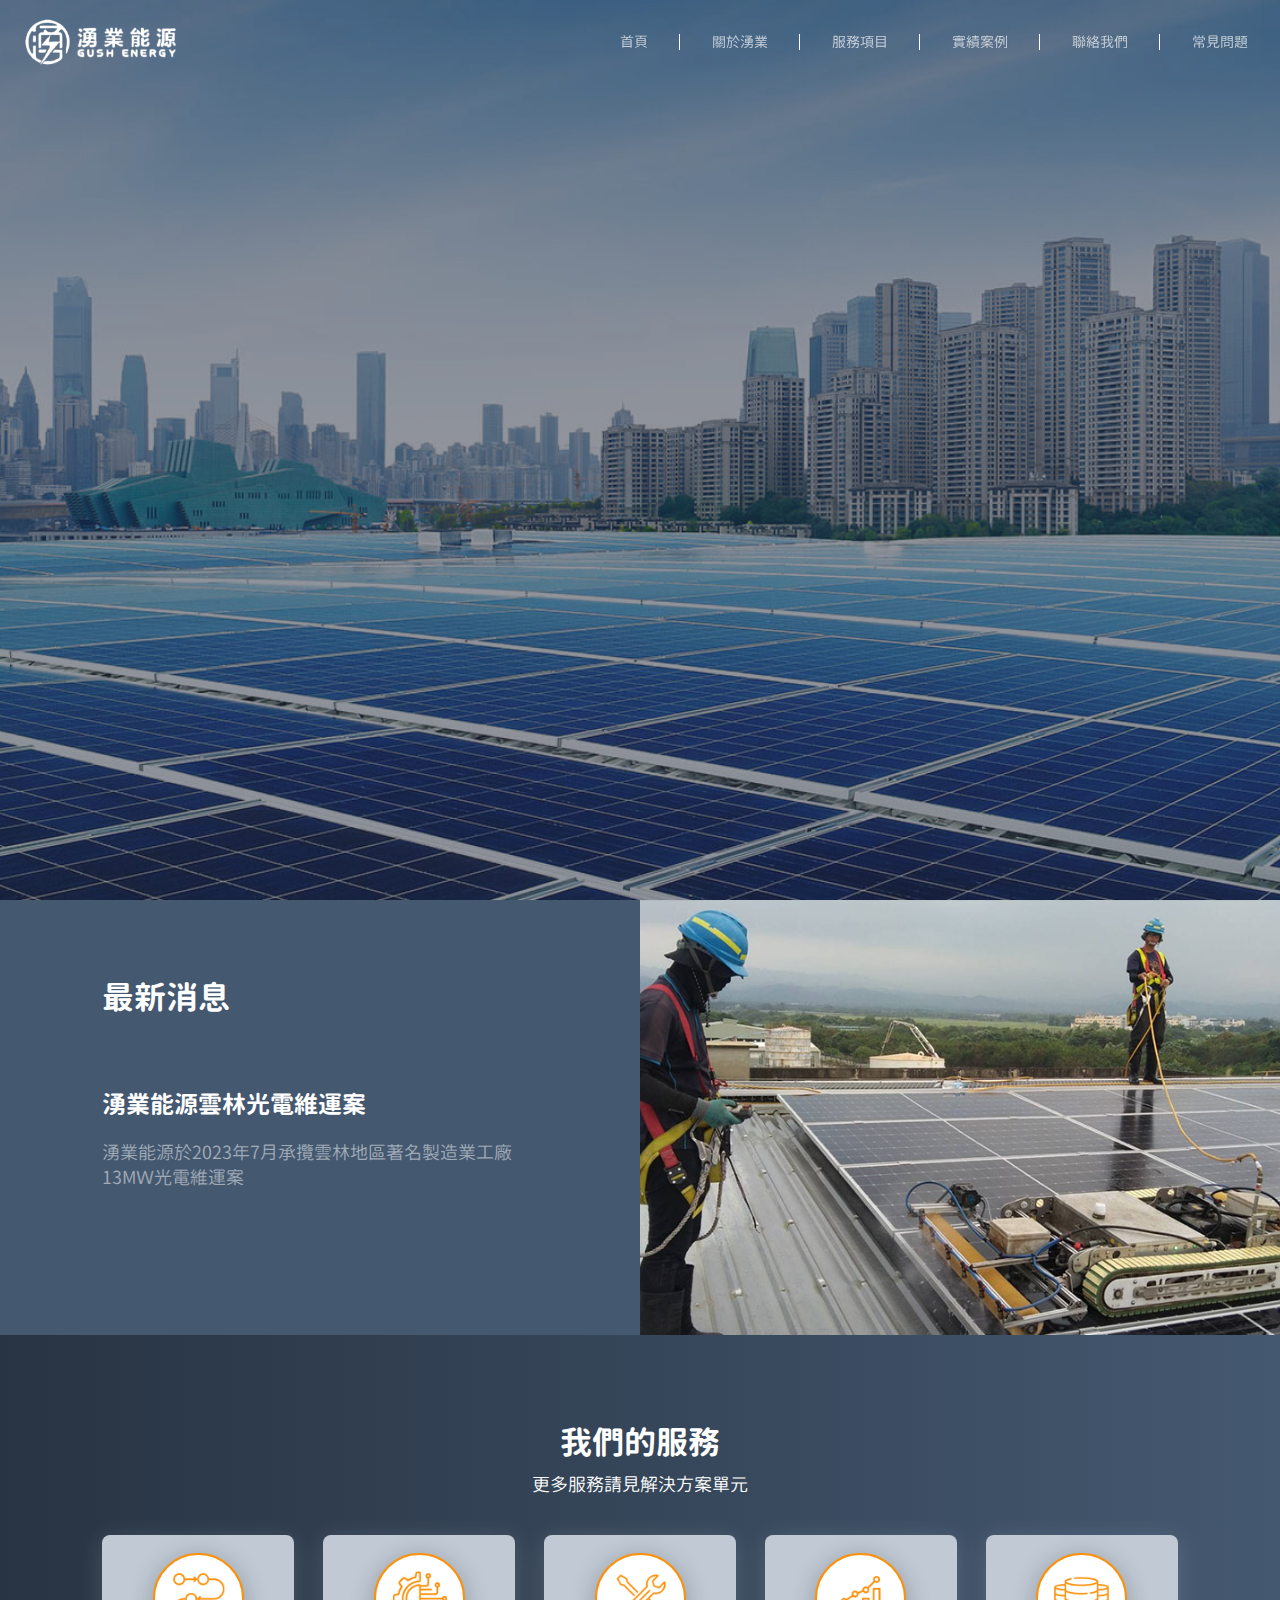
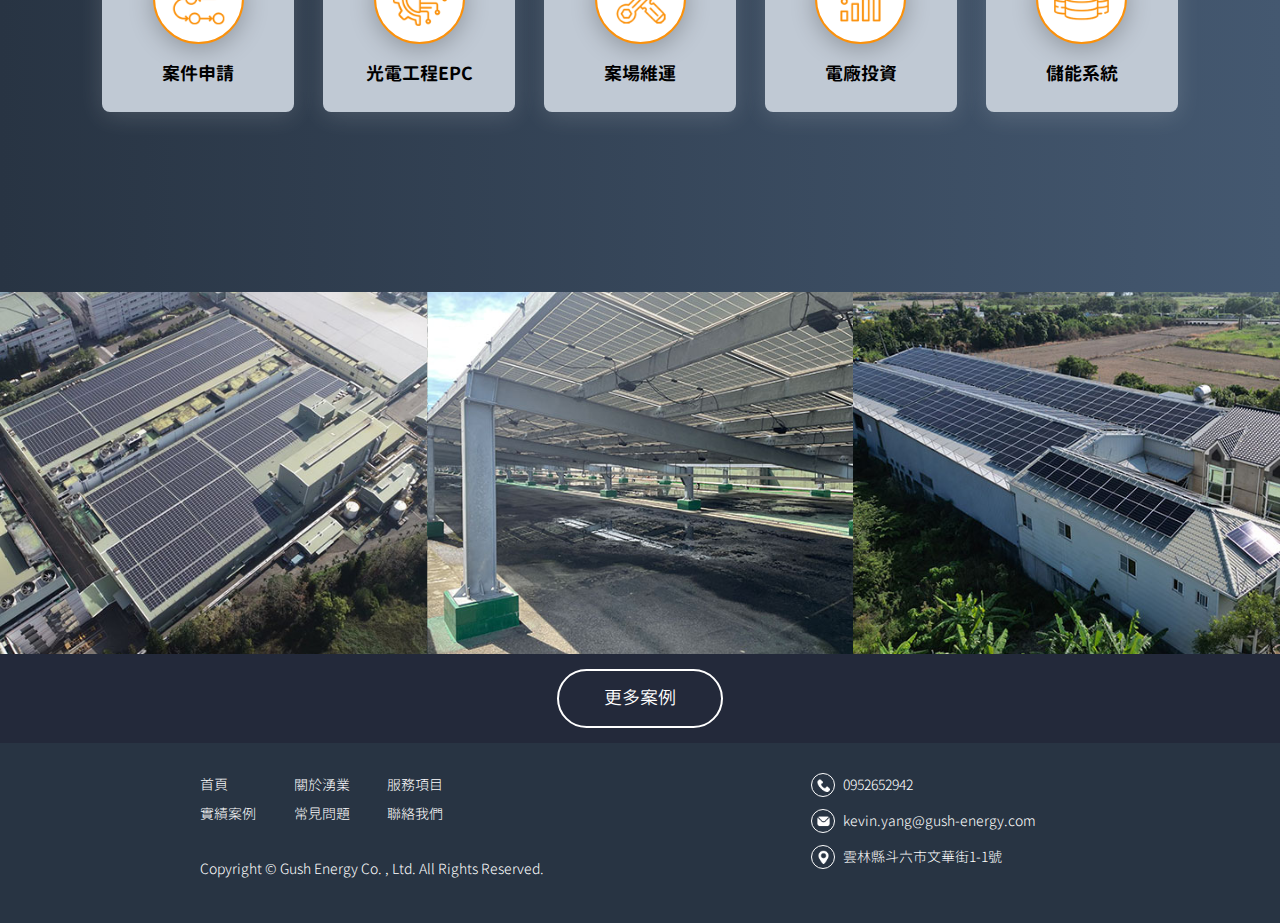
==== commit 10467752: "Updates" ====
--- a/index.html
+++ b/index.html
@@ -12,72 +12,72 @@
 <meta property="og:image" content="~/assets/img/meta.jpg">
 <meta property="og:url" content="https://www.gush-energy.com">
 <link rel="stylesheet" href="https://fonts.googleapis.com/css2?family=Noto+Sans+TC:wght@100;400;700&display=swap">
-<link rel="preload" as="fetch" crossorigin="anonymous" href="/gush-energy/_payload.json">
-<style>a,abbr,acronym,address,applet,article,aside,audio,b,big,blockquote,body,canvas,caption,center,cite,code,dd,del,details,dfn,div,dl,dt,em,embed,fieldset,figcaption,figure,footer,form,h1,h2,h3,h4,h5,h6,header,hgroup,html,i,iframe,img,ins,kbd,label,legend,li,mark,menu,nav,object,ol,output,p,pre,q,ruby,s,samp,section,small,span,strike,strong,sub,summary,sup,table,tbody,td,tfoot,th,thead,time,tr,tt,u,ul,var,video{border:0;font-size:100%;margin:0;outline:0;padding:0;vertical-align:baseline}article,aside,details,figcaption,figure,footer,header,hgroup,menu,nav,section{display:block}ol,ul{list-style:none}@font-face{font-display:fallback;font-family:Gen Jyuu Gothic;font-style:normal;font-weight:100;src:url(/gush-energy/_nuxt/GenJyuuGothic-ExtraLight.8fc9bc1f.woff2) format("woff2"),url(/gush-energy/_nuxt/GenJyuuGothic-ExtraLight.6628eb41.woff) format("woff")}@font-face{font-display:fallback;font-family:Gen Jyuu Gothic;font-style:normal;font-weight:300;src:url(/gush-energy/_nuxt/GenJyuuGothic-Light.ec94a4a6.woff2) format("woff2"),url(/gush-energy/_nuxt/GenJyuuGothic-Light.92b426f3.woff) format("woff")}@font-face{font-display:fallback;font-family:Gen Jyuu Gothic;font-style:normal;font-weight:400;src:url(/gush-energy/_nuxt/GenJyuuGothic-Normal.b845354b.woff2) format("woff2"),url(/gush-energy/_nuxt/GenJyuuGothic-Normal.47e9ec41.woff) format("woff")}@font-face{font-display:fallback;font-family:Gen Jyuu Gothic;font-style:normal;font-weight:500;src:url(/gush-energy/_nuxt/GenJyuuGothic-Medium.4812da3d.woff2) format("woff2"),url(/gush-energy/_nuxt/GenJyuuGothic-Medium.a9d908c6.woff) format("woff")}@font-face{font-display:fallback;font-family:Gen Jyuu Gothic;font-style:normal;font-weight:700;src:url(/gush-energy/_nuxt/GenJyuuGothic-Bold.aff1a10e.woff2) format("woff2"),url(/gush-energy/_nuxt/GenJyuuGothic-Bold.7f5679e3.woff) format("woff")}@font-face{font-display:fallback;font-family:Gen Jyuu Gothic;font-style:normal;font-weight:900;src:url(/gush-energy/_nuxt/GenJyuuGothic-Heavy.e1bffc74.woff2) format("woff2"),url(/gush-energy/_nuxt/GenJyuuGothic-Heavy.512b9928.woff) format("woff")}*,:after,:before{box-sizing:border-box}html{scroll-behavior:smooth}body,html{font-family:Gen Jyuu Gothic,Noto Sans TC,Microsoft JhengHei,Arial,sans-serif;font-size:16px;font-weight:400;line-height:1.7;position:relative}a{text-decoration:none}ol,ul{padding-left:0}ul{list-style:disc}ol{list-style:decimal}li{color:#000}table{border-collapse:collapse;border-spacing:0}img{height:auto;max-width:100%}button{background:none;border:none}.container{margin:0 auto;max-width:980px;width:100%}@media (max-width:1199px){.container{padding:0 20px}}@media (max-width:768px){.container{padding:0 15px}}.page{background-color:#2c3848;min-height:calc(100vh - 180px);padding:83px 0 0}@media (max-width:768px){.page{min-height:auto}}.page__title{font-size:1.5rem;line-height:1.25}.page__text,.page__title{color:#fff;text-align:center}.page__text{font-size:.875rem;margin-top:24px}.page__kv{background-position:50%;background-size:cover;height:0;padding-bottom:15.6%;position:relative;width:100%}@media (max-width:1024px){.page__kv{padding-bottom:20.6%}}@media (max-width:768px){.page__kv{padding-bottom:25.6%}}@media (max-width:575px){.page__kv{padding-bottom:41.6%}}.page__kv:before{background-color:#000;content:"";display:block;height:100%;left:0;opacity:.75;position:absolute;top:0;width:100%;z-index:1}.page__kv__content{left:0;margin:auto;position:absolute;right:0;top:50%;transform:translateY(-50%);z-index:2}@media (max-width:768px){.page__kv__content{padding:0 24px}}.page__kv__title{color:#fff;font-size:1.5rem;line-height:1.25;text-align:center}.page__kv__text{color:#fff;font-size:.875rem;margin-top:24px;text-align:center}@media (max-width:768px){.page__kv__text{margin-top:16px}}@media (max-width:575px){.page__kv__text--mobilesnap{display:block}}.btn{border:2px solid #fff;border-radius:100px;color:#fff;cursor:pointer;display:inline-block;font-size:1.125rem;padding:12px 45px}@media (max-width:575px){.btn{font-size:1rem;width:calc(100% - 48px)}}.btn.formbtn{background-color:#fb910b;border:2px solid #fb910b}@media (max-width:575px){.btn.formbtn{width:100%}}.btn:hover{opacity:.8}.accordion__item{margin-top:24px}.accordion__item:first-child{margin-top:12px}.accordion__header{align-items:center;background-color:#445870;border-radius:8px;cursor:pointer;display:flex;padding:9px 12px}.accordion__header__text{color:#fff;flex:1;font-size:.875rem;font-weight:400;padding-right:15px}.accordion__header__arrow{height:30px;transform:rotate(0deg);transition:transform .4s;width:30px}.accordion__header__arrow.active{transform:rotate(-180deg)}.accordion__body{color:#c0c9d4;font-size:.875rem;margin-top:12px;overflow:hidden}.header{left:0;padding:18px 0 18px 24px;position:fixed;top:0;width:100%;z-index:100}.header:after{background-color:#fff;content:"";height:100%;left:0;position:absolute;top:-100%;transition:all .4s ease-in-out;width:100%;z-index:1}.header.scroll-active:after{top:0}.header.scroll-active .header__logo--origin{opacity:0}.header.scroll-active .header__logo--active{opacity:1}.header.scroll-active .nav__menu__link{color:#445870}@media (max-width:768px){.header.scroll-active .nav__menu__link{color:#fff;opacity:.7;transition:opacity .4s ease-in-out}.header.scroll-active .nav__menu__link:hover{opacity:1}}.header.scroll-active .nav__menu__item:after,.header.scroll-active .nav__toggle__line{background-color:#445870}.header__content{align-items:center;display:flex;justify-content:space-between;position:relative;z-index:2}.header__logo{height:47px;position:relative;width:160px}.header__logo--active,.header__logo--origin{left:0;position:absolute;top:0;transition:opacity .4s ease-in-out}.header__logo--origin{opacity:1}.header__logo--active{opacity:0}.nav__toggle{display:none;position:relative;z-index:50}@media (max-width:768px){.nav__toggle{display:block;padding-right:24px;transform:translateY(-2px)}}.nav__toggle__line{border-radius:100px;display:block;height:3px;margin-top:7px;transition:all .5s;width:30px}.nav__toggle.active .nav__toggle__line,.nav__toggle__line{background-color:#fff}.nav__toggle.active .nav__toggle__line:first-child{transform:translateY(10px) rotate(135deg)}.nav__toggle.active .nav__toggle__line:nth-child(2){opacity:0;transform:translateX(30px)}.nav__toggle.active .nav__toggle__line:nth-child(3){transform:translateY(-10px) rotate(-135deg)}@media (max-width:768px){.nav__menu{background-color:#23293a;height:0;left:0;opacity:0;overflow-x:hidden;overflow-y:auto;position:fixed;top:0;transition:opacity .35s,visibility .35s,height .35s;visibility:hidden;width:100%}.nav__menu.active{height:100%;opacity:1;visibility:visible}.nav__menu.active .nav__menu__item{animation:headerFadeInRight .5s ease forwards;animation-delay:.35s}.nav__menu.active .nav__menu__item:nth-of-type(2){animation-delay:.4s}.nav__menu.active .nav__menu__item:nth-of-type(3){animation-delay:.45s}.nav__menu.active .nav__menu__item:nth-of-type(4){animation-delay:.5s}.nav__menu.active .nav__menu__item:nth-of-type(5){animation-delay:.55s}.nav__menu.active .nav__menu__item:nth-of-type(6){animation-delay:.6s}}.nav__menu__list{display:flex;list-style:none}@media (max-width:768px){.nav__menu__list{flex-direction:column;transform:translateY(70px);width:100%}}.nav__menu__item{padding:0 32px;position:relative}@media (max-width:1024px){.nav__menu__item{padding:0 16px}}@media (max-width:768px){.nav__menu__item{opacity:0;padding:16px 24px;text-align:center}}.nav__menu__item:after{background-color:#fff;content:"";height:16px;position:absolute;right:0;top:50%;transform:translateY(-50%);width:1px}@media (max-width:768px){.nav__menu__item:after{display:none}}.nav__menu__item:last-child:after{display:none}.nav__menu__link{color:#fff;font-size:.875rem;opacity:.7;text-decoration:none;transition:opacity .3s}@media (max-width:768px){.nav__menu__link{display:block;font-size:1.5rem}}.nav__menu__link:hover{opacity:1}@keyframes headerFadeInRight{0%{left:20%;opacity:0}to{left:0;opacity:.7}}.footer{background-color:#283443;color:#fff;font-size:.875rem;font-weight:300}.footer__container{padding:30px 15.59%}@media (max-width:1199px){.footer__container{padding:30px 5%}}@media (max-width:768px){.footer__container{padding:32px 24px 45px}}.footer__main{align-items:flex-start;display:flex;flex-wrap:wrap;justify-content:space-between}.footer__menu{display:flex;flex-wrap:wrap;width:32%}@media (max-width:768px){.footer__menu{width:100%}}.footer__menu__link{color:#fff;margin-bottom:5px;width:33.33333%}.footer__menu__link:hover{font-weight:700}@media (max-width:768px){.footer__menu__link{margin-bottom:15px}}.footer__contact{list-style:none;padding-right:5%}@media (max-width:768px){.footer__contact{margin-top:20px;padding-right:0;width:100%}}.footer__contact__item{display:flex;margin-top:12px}.footer__contact__item:first-child{margin-top:0}.footer__contact__icon{align-items:center;border:1px solid #fff;border-radius:99em;display:flex;height:24px;justify-content:center;margin-right:8px;width:24px}.footer__contact__icon img{margin:auto;width:13px}.footer__contact__text{color:#fff}.footer__copyright{transform:translateY(-12px)}@media (max-width:768px){.footer__copyright{margin-top:40px;text-align:center;transform:translateY(0)}}input,input[type=email],input[type=text],select,textarea{background-color:#445870;border:1px solid hsla(0,0%,100%,.1);border-radius:8px;box-sizing:border-box;color:#fff;font-family:Gen Jyuu Gothic,Noto Sans TC,Microsoft JhengHei,Arial,sans-serif;font-size:.875rem;outline:none;padding:12px 15px;transition:border .4s ease-in-out;width:100%}input::-moz-placeholder,input[type=email]::-moz-placeholder,input[type=text]::-moz-placeholder,select::-moz-placeholder,textarea::-moz-placeholder{color:#c0c9d4;font-size:.75rem}input::placeholder,input[type=email]::placeholder,input[type=text]::placeholder,select::placeholder,textarea::placeholder{color:#c0c9d4;font-size:.75rem}input:focus,input[type=email]:focus,input[type=text]:focus,select:focus,textarea:focus{border:1px solid hsla(0,0%,100%,.8)}.form__item{margin-top:24px}.form__label{color:#fff;display:block;font-size:.875rem;font-weight:700;margin-bottom:12px}.form__btn{margin-top:32px;text-align:center}.fade-about-enter-active,.fade-about-leave-active{transition:opacity .4s ease-in-out}.fade-about-enter-from,.fade-about-leave-to{opacity:0}.scale-kv-enter-from,.scale-kv-leave-to{opacity:.95;transform:scale(1)}.scale-kv-enter-active,.scale-kv-leave-active{transition:all 5s ease-in-out}.scale-kv-enter-to,.scale-kv-leave-from{opacity:1;transform:scale(1.1)}@keyframes kvImageFirst{0%{opacity:.95;transform:scale(1)}to{opacity:1;transform:scale(1.1)}}@keyframes kvTextAni{0%{opacity:.1;transform:scale(.7)}to{opacity:1;transform:scale(1)}}.index__kv{color:#fff;line-height:1.25;position:relative;text-align:center}.index__kv__pic{height:100vh;overflow:hidden;position:relative;width:100%}.index__kv__pic:after{background:#23293a;content:"";display:block;opacity:.5}.index__kv__image,.index__kv__pic:after{height:100%;left:0;position:absolute;top:0;width:100%}.index__kv__image{animation-duration:5s;animation-fill-mode:forwards;animation-name:kvImageFirst;background-position:50%;background-size:cover}.index__kv__container{align-items:center;display:flex;flex-direction:column;height:100%;justify-content:center;left:0;line-height:1.4;position:absolute;top:0;width:100%}@media (max-width:768px){.index__kv__container{line-height:1.25;padding:0 24px}}.index__kv__btn,.index__kv__description,.index__kv__title{animation-duration:2.5s;animation-fill-mode:forwards;animation-name:kvTextAni;animation-timing-function:ease;opacity:0}.index__kv__title{animation-delay:.25s;font-size:3.375rem;letter-spacing:5.4px}@media (max-width:768px){.index__kv__title{font-size:2.6875rem}}@media (max-width:575px){.index__kv__title{font-size:2rem}}.index__kv__description{animation-delay:.25s;font-size:1.5rem;letter-spacing:2.4px;margin-top:15px}@media (max-width:768px){.index__kv__description{font-size:1.375rem;margin-top:12px}}@media (max-width:575px){.index__kv__description{font-size:1.25rem}}.index__kv__btn{animation-delay:.5s;margin-top:40px}@media (max-width:768px){.index__kv__btn{margin-top:25px;width:100%}}.index__about{background-color:#445870;display:flex;width:100%}@media (max-width:768px){.index__about{flex-direction:column-reverse;flex-wrap:wrap}}.index__about__info{width:50%}@media (max-width:768px){.index__about__info{width:100%}}.index__about__container{margin:0 auto;padding:70px 16%}@media (max-width:1199px){.index__about__container{padding:70px 10%}}@media (max-width:768px){.index__about__container{padding:32px 24px 50px;text-align:center}}.index__about__title{color:#fff;font-size:2rem}@media (max-width:575px){.index__about__title{font-size:1.5rem}}.index__about__subtitle{color:#fff;font-size:1.5rem;margin-top:60px;position:relative}@media (max-width:768px){.index__about__subtitle{margin-top:12px}}@media (max-width:575px){.index__about__subtitle{font-size:1.125rem}}.index__about__subtitle span{height:100%;left:0;position:absolute;top:0;width:100%}.index__about__text{color:hsla(0,0%,100%,.5);font-size:1.125rem;line-height:1.4;margin-top:15px}@media (max-width:768px){.index__about__text{margin-top:12px}}@media (max-width:575px){.index__about__text{font-size:.875rem}}.index__about__link{color:#fb910b;display:inline-block;font-size:1.125rem;margin-top:32px;transition:opacity .3s}@media (max-width:768px){.index__about__link{margin-top:20px}}.index__about__link:hover{opacity:.9}.index__about__link:hover .index__about__icon{transform:translateX(2px)}.index__about__icon{transition:transform .3s;width:9px}.index__about__pagination{display:flex;flex-wrap:wrap;list-style:none;margin-top:60px}@media (max-width:768px){.index__about__pagination{justify-content:center;margin-top:40px}}.index__about__pagination__item{border:1px solid #d9d9d9;border-radius:20px;cursor:pointer;height:10px;margin-right:10px;width:10px}.index__about__pagination__item.active{background-color:#fb910b;border:1px solid #fb910b}.index__about__pic{padding-bottom:34%;position:relative;width:50%}@media (max-width:768px){.index__about__pic{padding-bottom:67.5%;width:100%}}.index__about__image{background-position:50%;background-size:cover;height:100%;left:0;position:absolute;top:0;width:100%}.index__service{background:linear-gradient(90deg,#283443,#445870)}.index__service__container{color:#fff;margin:0 auto;max-width:84%;padding:80px 0 180px;text-align:center}@media (max-width:1199px){.index__service__container{max-width:90%}}@media (max-width:768px){.index__service__container{max-width:100%;padding:45px 24px 60px}}.index__service__title{font-size:2rem}@media (max-width:575px){.index__service__title{font-size:1.5rem}}.index__service__text{font-size:1.125rem}.index__case{background-color:#23293a}.index__case__main{display:flex;list-style:none}@media (max-width:768px){.index__case__main{flex-wrap:wrap}}.index__case__item{width:33.33333%}@media (max-width:768px){.index__case__item{width:100%}}.index__case__image{background-position:50%;background-size:cover;height:0;padding-bottom:85%;position:relative;width:100%}.index__case__image:after{background-color:#000;content:"";display:block;height:100%;left:0;opacity:0;position:absolute;top:0;transition:opacity .4s ease-in-out;width:100%;z-index:1}@media (max-width:768px){.index__case__image:after{opacity:.45}}.index__case__image:hover:after{opacity:.65}.index__case__image:hover .index__case__textarea{opacity:1}.index__case__textarea{opacity:0;padding:0 24%;position:absolute;text-align:center;top:50%;transform:translateY(-50%);transition:opacity .4s ease-in-out;width:100%;z-index:2}@media (max-width:1199px){.index__case__textarea{padding:0 15%}}@media (max-width:768px){.index__case__textarea{opacity:1;padding:0 24px}}.index__case__title{color:#fff;font-size:1.125rem}.index__case__text{color:hsla(0,0%,100%,.75);font-size:.875rem}.index__case__btn{padding:15px 0;text-align:center}@media (max-width:575px){.index__case__btn{padding:15px 24px}}.about__vision__container{margin:0 auto;max-width:68.4%;padding:50px 0}@media (max-width:1199px){.about__vision__container{max-width:90%}}@media (max-width:768px){.about__vision__container{max-width:100%;padding:50px 24px}}.about__vision__text{color:#c0c9d4;font-size:1rem;margin-top:16px;text-align:center}@media (max-width:768px){.about__vision__text{font-size:.875rem;text-align:justify}}.about__vision__pic{margin-top:32px}.about__features{background-color:#26303c}.about__features__container{margin:0 auto;max-width:68.4%;padding:50px 0 55px}@media (max-width:1199px){.about__features__container{max-width:90%}}@media (max-width:768px){.about__features__container{max-width:100%;padding:50px 24px 55px}}.about__features__content{align-items:center;display:flex;flex-wrap:wrap;position:relative}@media (max-width:768px){.about__features__content{flex-direction:column}}.about__features__mark{color:#26303c;font-weight:700;line-height:1;opacity:.25;position:absolute;right:0;text-shadow:1px 0 0 #c0c9d4,-1px 0 0 #c0c9d4,0 1px 0 #c0c9d4,0 -1px 0 #c0c9d4;top:50%;transform:translateY(-50%);z-index:1}@media (max-width:768px){.about__features__mark{font-size:40vmax;left:0;margin:auto;right:0;text-align:center}}.about__features__head{height:0;margin-right:5%;padding-bottom:30%;position:relative;width:30%;z-index:2}@media (max-width:1024px){.about__features__head{padding-bottom:38%;width:38%}}@media (max-width:768px){.about__features__head{margin-right:0;padding-bottom:50%;width:50%}}@media (max-width:575px){.about__features__head{padding-bottom:80%;width:80%}}.about__features__headlist{display:flex;flex-wrap:wrap;left:0;list-style:none;margin:auto;position:absolute;right:0;top:50%;transform:translateY(-50%) rotate(45deg);width:80%}.about__features__headitem{background-color:#445870;border-radius:16px;height:0;margin:4%;padding-bottom:42%;position:relative;text-align:center;transition:all .4s;width:42%}.about__features__headitem:first-child{order:0}.about__features__headitem:nth-child(2){order:2}.about__features__headitem:nth-child(3){order:1}.about__features__headitem:nth-child(4){order:3}.about__features__headitem.active,.about__features__headitem:hover{background-color:#fb910b}.about__features__headitem.active .about__features__headnum,.about__features__headitem:hover .about__features__headnum{color:#fff;text-shadow:none}.about__features__headcontent{left:-5%;margin:auto;position:absolute;right:0;top:45%;transform:translateY(-50%) rotate(-45deg)}.about__features__headnum{color:#445870;display:block;font-size:2.25rem;font-weight:700;line-height:1.25;text-shadow:1px 0 0 hsla(0,0%,100%,.5),-1px 0 0 hsla(0,0%,100%,.5),0 1px 0 hsla(0,0%,100%,.5),0 -1px 0 hsla(0,0%,100%,.5)}.about__features__headtitle{color:#fff;display:block;font-size:.875rem}.about__features__body{flex:1;position:relative;z-index:2}.about__features__bodycontent{margin-top:-45px}@media (max-width:768px){.about__features__bodycontent{margin-top:24px}}.about__features__bodytitle{text-align:left}@media (max-width:768px){.about__features__bodytitle{text-align:center}}.about__features__bodytext{color:#c0c9d4;font-size:.875rem;margin-top:16px;width:90%}@media (max-width:768px){.about__features__bodytext{width:100%}}.about__cooperate__container{margin:0 auto;max-width:55.555%;padding:50px 0 55px}@media (max-width:1199px){.about__cooperate__container{max-width:90%}}@media (max-width:768px){.about__cooperate__container{max-width:100%;padding:50px 24px 55px}}.about__cooperate__list{align-items:center;display:flex;flex-wrap:wrap;justify-content:center;list-style:none}@media (max-width:768px){.about__cooperate__list{justify-content:flex-start}}.about__cooperate__item{margin-right:6.25%;margin-top:32px;text-align:center;width:15%}@media (max-width:768px){.about__cooperate__item{margin-right:24px;margin-top:24px;width:calc(50% - 12px)}.about__cooperate__item:nth-child(2n){margin-right:0}}.about__cooperate__item:nth-child(5n){margin-right:0}@media (max-width:768px){.about__cooperate__item:nth-child(5n){margin-right:24px}}.about__cooperate__item:last-child{margin-right:0}.contact__container{margin:0 auto;max-width:66.66666%;padding:32px 0 55px}@media (max-width:1199px){.contact__container{max-width:90%}}@media (max-width:768px){.contact__container{max-width:100%;padding:32px 24px 55px}}.contact__form__content{align-items:center;display:flex;flex-wrap:wrap;width:100%}@media (max-width:768px){.contact__form__content{align-items:stretch;flex-direction:column}}.contact__form__col{flex:1}.contact__form__col:first-child{margin-right:2.2%}@media (max-width:768px){.contact__form__col:first-child{margin-right:0}}@keyframes tab-transition{0%{opacity:0}to{opacity:1}}.qa__container{margin:0 auto;max-width:47.5%;padding:50px 0 70px}@media (max-width:1199px){.qa__container{max-width:90%}}@media (max-width:768px){.qa__container{max-width:100%;padding:50px 24px 70px}}.qa__content{overflow:hidden}.qa__content__head{-webkit-overflow-scrolling:touch;overflow-x:auto}.qa__content__headlist{list-style:none;margin-bottom:12px;text-align:center;white-space:nowrap}.qa__content__headitem{color:#c0c9d4;display:inline-block;font-size:.875rem;margin:0 15px;transition:color .4s ease-in-out;vertical-align:top}.qa__content__headitem:after{background-color:#fb910b;content:"";display:block;height:1px;margin-top:6px;opacity:0;transition:opacity .4s ease-in-out;width:100%}.qa__content__headitem.active{color:#fb910b}.qa__content__headitem.active:after{opacity:1}.service__list{display:flex;justify-content:space-between;list-style:none;margin-top:35px}@media (max-width:1024px){.service__list{flex-wrap:wrap;justify-content:center;margin-top:0}}@media (max-width:768px){.service__list{justify-content:flex-start;margin-top:0}}.service__item{background-color:#c0c9d4;border-radius:8px;box-shadow:0 4px 24px 0 hsla(0,0%,100%,.15);margin-right:2.7%;padding:18px 15px 22px;position:relative;transition:all .4s ease-in-out;width:17.84%}@media (max-width:1024px){.service__item{margin-right:2%;margin-top:35px;width:32%}}@media (max-width:768px){.service__item{align-items:center;display:flex;margin-right:0;margin-top:24px;padding:12px 16px;width:calc(50% - 12px)}}@media (max-width:575px){.service__item{margin-top:16px}}.service__item:last-child{margin-right:0}@media (max-width:1024px){.service__item:nth-child(3){margin-right:0}}@media (max-width:768px){.service__item:nth-child(odd){margin-right:24px}}.service__item.active,.service__item:hover{background-color:#fff;box-shadow:0 24px 36px 0 rgba(0,0,0,.5)}.service__itempic{align-items:center;background-color:#fff;border:2px solid #fb910b;border-radius:100%;box-shadow:0 5px 25px 0 rgba(0,0,0,.25);display:flex;height:91px;justify-content:center;margin:0 auto;position:relative;width:91px}@media (max-width:575px){.service__itempic{border:1px solid #fb910b;height:48px;width:48px}}.service__itempic img{width:55px}@media (max-width:575px){.service__itempic img{width:30px}}.service__itemtextarea{margin-top:20px}@media (max-width:768px){.service__itemtextarea{flex:1;margin-top:3px;padding-left:12px;text-align:left;width:auto}}.service__itemtitle{font-size:1.25rem;margin-top:-5px}@media (max-width:1500px){.service__itemtitle{font-size:1.125rem}}@media (max-width:575px){.service__itemtitle{font-size:.875rem;line-height:1.2}}.service__itemlink{height:100%;left:0;position:absolute;top:0;width:100%}.service__info{position:relative;z-index:5}.service__info__container{color:#fff;margin:0 auto;max-width:84%;padding:10px 0 45px;text-align:center}@media (max-width:1199px){.service__info__container{max-width:90%}}@media (max-width:768px){.service__info__container{max-width:100%;padding:15px 24px 40px}}.service__epc{background-image:url(/gush-energy/_nuxt/service_epc_bg.dba15a25.jpg);background-position:50%;background-size:cover;height:0;padding-bottom:26.1%;position:relative;width:100%}@media (max-width:1199px){.service__epc{height:auto;padding-bottom:0}}@media (max-width:768px){.service__epc{background-image:url(/gush-energy/_nuxt/service_epc_bg_m.cff23df0.jpg)}}.service__epc:after{background-color:rgba(0,0,0,.75);content:"";height:100%;left:0;position:absolute;top:0;width:100%;z-index:1}.service__epc--top{height:97px;left:0;position:absolute;right:0;top:-97px;width:100%}.service__epc__container{margin:0 auto;max-width:65.55%;padding:90px 0 125px;position:relative;z-index:2}@media (max-width:1199px){.service__epc__container{max-width:90%;padding:125px 0}}@media (max-width:768px){.service__epc__container{max-width:100%;padding:70px 24px 130px}}.service__epc__info{width:50%}@media (max-width:768px){.service__epc__info{width:100%}}.service__epc__title{font-size:2rem;text-align:left}@media (max-width:768px){.service__epc__title{font-size:1.5rem;text-align:center}}.service__epc__text{color:hsla(0,0%,100%,.75);font-size:.875rem;margin-top:30px}.service__apply__container{margin:0 auto;max-width:1365px;padding:50px 0 130px}@media (max-width:1500px){.service__apply__container{max-width:1024px}}@media (max-width:1199px){.service__apply__container{max-width:90%}}@media (max-width:768px){.service__apply__container{max-width:100%;padding:45px 0 75px}}.service__apply__title{font-size:2rem}@media (max-width:768px){.service__apply__title{font-size:1.5rem}}.service__apply__content{position:relative}.service__apply__list{display:flex;flex-wrap:wrap;justify-content:center;list-style:none;position:relative;z-index:2}@media (max-width:768px){.service__apply__list{padding-top:30px}}.service__apply__item{margin:0 42px;padding:50px 0 0;width:160px}@media (max-width:1500px){.service__apply__item{margin:0 32px;width:120px}}@media (max-width:1024px){.service__apply__item{margin:0 3%;width:14%}}@media (max-width:768px){.service__apply__item{padding:28px 0 0}}@media (max-width:575px){.service__apply__item{margin:20px;padding:0;width:20%}}@media (max-width:420px){.service__apply__item{width:80px}}@media (max-width:420px) and (max-width:370px){.service__apply__item{width:20%}}.service__apply__item:nth-child(3) .service__apply__icon--hover,.service__apply__item:nth-child(3) .service__apply__icon--origin{transform:translateY(-50%) translateX(6px)}@media (max-width:768px){.service__apply__item:nth-child(3) .service__apply__icon--hover,.service__apply__item:nth-child(3) .service__apply__icon--origin{transform:translateY(-50%) translateX(3px)}}.service__apply__item:nth-child(5) .service__apply__icon--hover,.service__apply__item:nth-child(5) .service__apply__icon--origin{transform:translateY(-50%) translateX(4px)}@media (max-width:768px){.service__apply__item:nth-child(5) .service__apply__icon--hover,.service__apply__item:nth-child(5) .service__apply__icon--origin{transform:translateY(-50%) translateX(2px)}}.service__apply__item:nth-child(8) .service__apply__icon--hover,.service__apply__item:nth-child(8) .service__apply__icon--origin{transform:translateY(-50%) translateX(5px)}@media (max-width:768px){.service__apply__item:nth-child(8) .service__apply__icon--hover,.service__apply__item:nth-child(8) .service__apply__icon--origin{transform:translateY(-50%) translateX(3px)}}.service__apply__body{background-color:#fff;border-radius:100%;height:0;padding-bottom:100%;position:relative;transition:all .4s ease-in-out;width:100%}.service__apply__body:hover{background-color:#fb910b;box-shadow:0 25px 25px 0 rgba(0,0,0,.5)}.service__apply__body:hover .service__apply__num{background-color:#fff;color:#fb910b}.service__apply__body:hover .service__apply__icon--origin{opacity:0}.service__apply__body:hover .service__apply__icon--hover{opacity:1}.service__apply__icon{height:100%;left:0;position:absolute;top:0;width:100%}.service__apply__icon--hover,.service__apply__icon--origin{left:0;margin:auto;max-width:44%;position:absolute;right:0;top:50%;transform:translateY(-50%);transition:opacity .4s ease-in-out}.service__apply__icon--hover{opacity:0}.service__apply__num{align-items:center;background-color:#fb910b;border-radius:99em;color:#fb910b;display:flex;font-size:1.5rem;font-weight:900;height:60px;justify-content:center;left:-4px;position:absolute;text-shadow:1px 0 #fff,1px 1px #fff,1px -1px #fff,0 1px #fff,0 -1px #fff,-1px 0 #fff,-1px 1px #fff,-1px -1px #fff,0 -1.5px #fff;top:-12px;transition:all .4s ease-in-out;width:60px}@media (max-width:1500px){.service__apply__num{height:47px;width:47px}}@media (max-width:1024px){.service__apply__num{height:42px;width:42px}}@media (max-width:768px){.service__apply__num{font-size:1.25rem;height:36px;width:36px}}@media (max-width:575px){.service__apply__num{left:-8px;top:-8px}}.service__apply__head{color:#fff;font-size:1.25rem;font-weight:700;margin-top:16px;position:relative;text-align:center}@media (max-width:768px){.service__apply__head{font-size:.875rem;margin-top:8px}}.service__apply__extend{background-color:#1f2c3a;border-radius:100%;height:96px;position:absolute;right:-42px;top:-32px;width:96px}@media (max-width:1500px){.service__apply__extend{height:80px;right:-40px;top:-36px;width:80px}}@media (max-width:1024px){.service__apply__extend{height:65px;right:-30px;top:-30px;width:65px}}@media (max-width:768px){.service__apply__extend{height:52px;right:-20px;top:-24px;width:52px}}.service__apply__extendcontent{align-items:center;display:flex;flex-direction:column;height:100%;justify-content:center;left:0;margin:auto;position:absolute;right:0;text-align:center;top:50%;transform:translateY(-50%);width:100%}.service__apply__extendicon{width:34%}@media (max-width:1500px){.service__apply__extendicon{width:28px}}@media (max-width:1024px){.service__apply__extendicon{transform:translateY(6px);width:20px}}.service__apply__extendhead{color:#fff;font-size:.875rem;font-weight:700;position:relative}@media (max-width:1500px){.service__apply__extendhead{margin-top:-5px}}@media (max-width:768px){.service__apply__extendhead{font-size:.75rem;margin-top:-2px}}.service__work{background-color:#212b39}.service__work__container{margin:0 auto;max-width:65.55%;padding:60px 0 105px}@media (max-width:1199px){.service__work__container{max-width:90%}}@media (max-width:768px){.service__work__container{max-width:100%;padding:48px 0}}.service__work__title{font-size:2rem}@media (max-width:768px){.service__work__title{font-size:1.5rem}}.service__work__content{display:flex;flex-wrap:wrap}@media (max-width:768px){.service__work__content{flex-direction:column}}.service__work__contentinfo{flex:1;margin-right:8.8%}@media (max-width:1024px){.service__work__contentinfo{margin-right:5%}}@media (max-width:768px){.service__work__contentinfo{margin-right:0;padding:0 24px}}.service__work__contentpic{flex:1}@media (max-width:768px){.service__work__contentpic{margin-top:24px}}.service__work__contentpic img{height:230px;-o-object-fit:cover;object-fit:cover;width:100%}@media (max-width:768px){.service__work__contentpic img{height:330px}}@media (max-width:575px){.service__work__contentpic img{height:270px}}@media (max-width:420px){.service__work__contentpic img{height:200px}}.service__work__title{text-align:left}@media (max-width:768px){.service__work__title{text-align:center}}.service__work__text{color:hsla(0,0%,100%,.75);margin-top:35px}@media (max-width:768px){.service__work__text{margin-top:24px}}.service__work__video{width:100%}.service__work__videoframe{margin-top:95px}@media (max-width:768px){.service__work__videoframe{margin-top:24px}}</style>
-<link rel="modulepreload" as="script" crossorigin href="/gush-energy/_nuxt/entry.fa8b8ef8.js">
-<link rel="modulepreload" as="script" crossorigin href="/gush-energy/_nuxt/default.7fcb8cd9.js">
-<link rel="modulepreload" as="script" crossorigin href="/gush-energy/_nuxt/nuxt-link.7e1650a2.js">
-<link rel="modulepreload" as="script" crossorigin href="/gush-energy/_nuxt/logo_active.22c35fed.js">
-<link rel="modulepreload" as="script" crossorigin href="/gush-energy/_nuxt/index.bf80a05a.js">
-<link rel="modulepreload" as="script" crossorigin href="/gush-energy/_nuxt/ServiceMenu.002d7d16.js">
-<link rel="modulepreload" as="script" crossorigin href="/gush-energy/_nuxt/useAssetHandle.e8dff944.js">
-<link rel="prefetch" as="script" crossorigin href="/gush-energy/_nuxt/error-404.0843d5a4.js">
-<link rel="prefetch" as="script" crossorigin href="/gush-energy/_nuxt/vue.f36acd1f.f1c718fb.js">
-<link rel="prefetch" as="script" crossorigin href="/gush-energy/_nuxt/error-500.ffefdc66.js">
-<link rel="prefetch" as="image" type="image/png" href="/gush-energy/_nuxt/logo.98cdfd9f.png">
-<link rel="prefetch" as="image" type="image/png" href="/gush-energy/_nuxt/logo_active.0dfb5951.png">
-<link rel="prefetch" as="image" type="image/jpeg" href="/gush-energy/_nuxt/about_vision_pic.507ce6a3.jpg">
-<link rel="prefetch" as="image" type="image/jpeg" href="/gush-energy/_nuxt/contact_kv.323d8903.jpg">
-<link rel="prefetch" as="image" type="image/png" href="/gush-energy/_nuxt/cooperate_logo.d2d2f918.png">
-<link rel="prefetch" as="image" type="image/svg+xml" href="/gush-energy/_nuxt/cooperate_logo.5b9837d4.svg">
-<link rel="prefetch" as="image" type="image/png" href="/gush-energy/_nuxt/cooperate_logo2.8ebd2be1.png">
-<link rel="prefetch" as="image" type="image/png" href="/gush-energy/_nuxt/cooperate_logo_1.7053637e.png">
-<link rel="prefetch" as="image" type="image/png" href="/gush-energy/_nuxt/cooperate_logo_2.bf55b1ed.png">
-<link rel="prefetch" as="image" type="image/png" href="/gush-energy/_nuxt/cooperate_logo_3.1aa074e5.png">
-<link rel="prefetch" as="image" type="image/png" href="/gush-energy/_nuxt/cooperate_logo_4.9ddd50dc.png">
-<link rel="prefetch" as="image" type="image/png" href="/gush-energy/_nuxt/cooperate_logo_5.26e50310.png">
-<link rel="prefetch" as="image" type="image/png" href="/gush-energy/_nuxt/cooperate_logo_6.2850e548.png">
-<link rel="prefetch" as="image" type="image/png" href="/gush-energy/_nuxt/cooperate_logo_7.a15301a2.png">
-<link rel="prefetch" as="image" type="image/jpeg" href="/gush-energy/_nuxt/index_case_pic1.28b21326.jpg">
-<link rel="prefetch" as="image" type="image/jpeg" href="/gush-energy/_nuxt/index_case_pic2.99f71b45.jpg">
-<link rel="prefetch" as="image" type="image/jpeg" href="/gush-energy/_nuxt/index_case_pic3.73fe9e50.jpg">
-<link rel="prefetch" as="image" type="image/jpeg" href="/gush-energy/_nuxt/index_news_pic1.ee12612e.jpg">
-<link rel="prefetch" as="image" type="image/png" href="/gush-energy/_nuxt/index_service_icon1.059cc2b2.png">
-<link rel="prefetch" as="image" type="image/png" href="/gush-energy/_nuxt/index_service_icon2.d4a94ef9.png">
-<link rel="prefetch" as="image" type="image/png" href="/gush-energy/_nuxt/index_service_icon3.21306bea.png">
-<link rel="prefetch" as="image" type="image/png" href="/gush-energy/_nuxt/index_service_icon4.f3e57370.png">
-<link rel="prefetch" as="image" type="image/png" href="/gush-energy/_nuxt/index_service_icon5.ae386f9c.png">
-<link rel="prefetch" as="image" type="image/jpeg" href="/gush-energy/_nuxt/kv-temp.e0e4eb9c.jpg">
-<link rel="prefetch" as="image" type="image/jpeg" href="/gush-energy/_nuxt/kv.97fd7e32.jpg">
-<link rel="prefetch" as="image" type="image/jpeg" href="/gush-energy/_nuxt/kv_temp1.aa4dfd45.jpg">
-<link rel="prefetch" as="image" type="image/jpeg" href="/gush-energy/_nuxt/kv_temp2.f9b9af43.jpg">
-<link rel="prefetch" as="image" type="image/png" href="/gush-energy/_nuxt/meta.193418bc.png">
-<link rel="prefetch" as="image" type="image/jpeg" href="/gush-energy/_nuxt/pic1.a4455641.jpg">
-<link rel="prefetch" as="image" type="image/jpeg" href="/gush-energy/_nuxt/qa_kv.0a7c1560.jpg">
-<link rel="prefetch" as="image" type="image/png" href="/gush-energy/_nuxt/service_apply_icon1.a0833ddd.png">
-<link rel="prefetch" as="image" type="image/png" href="/gush-energy/_nuxt/service_apply_icon1_hover.73c5e421.png">
-<link rel="prefetch" as="image" type="image/png" href="/gush-energy/_nuxt/service_apply_icon2.3628d5e1.png">
-<link rel="prefetch" as="image" type="image/png" href="/gush-energy/_nuxt/service_apply_icon2_hover.ee436754.png">
-<link rel="prefetch" as="image" type="image/png" href="/gush-energy/_nuxt/service_apply_icon3.d36ab86d.png">
-<link rel="prefetch" as="image" type="image/png" href="/gush-energy/_nuxt/service_apply_icon3_hover.9ac3a843.png">
-<link rel="prefetch" as="image" type="image/png" href="/gush-energy/_nuxt/service_apply_icon4.37137a9c.png">
-<link rel="prefetch" as="image" type="image/png" href="/gush-energy/_nuxt/service_apply_icon4_hover.680450a0.png">
-<link rel="prefetch" as="image" type="image/png" href="/gush-energy/_nuxt/service_apply_icon5.ac8df7c4.png">
-<link rel="prefetch" as="image" type="image/png" href="/gush-energy/_nuxt/service_apply_icon5_hover.3eae4050.png">
-<link rel="prefetch" as="image" type="image/png" href="/gush-energy/_nuxt/service_apply_icon6.42eff0d9.png">
-<link rel="prefetch" as="image" type="image/png" href="/gush-energy/_nuxt/service_apply_icon6_hover.5744f12c.png">
-<link rel="prefetch" as="image" type="image/png" href="/gush-energy/_nuxt/service_apply_icon7.4bd2c612.png">
-<link rel="prefetch" as="image" type="image/png" href="/gush-energy/_nuxt/service_apply_icon7_hover.b04b4639.png">
-<link rel="prefetch" as="image" type="image/png" href="/gush-energy/_nuxt/service_apply_icon8.43b95e7c.png">
-<link rel="prefetch" as="image" type="image/png" href="/gush-energy/_nuxt/service_apply_icon8_hover.affb1987.png">
-<link rel="prefetch" as="image" type="image/png" href="/gush-energy/_nuxt/service_apply_icon9.93c2a0b2.png">
-<link rel="prefetch" as="image" type="image/png" href="/gush-energy/_nuxt/service_apply_icon9_hover.a45f4818.png">
-<link rel="prefetch" as="image" type="image/jpeg" href="/gush-energy/_nuxt/service_epc_bg.dba15a25.jpg">
-<link rel="prefetch" as="image" type="image/jpeg" href="/gush-energy/_nuxt/service_epc_bg_m.cff23df0.jpg">
-<link rel="prefetch" as="image" type="image/jpeg" href="/gush-energy/_nuxt/service_pic.3581ca56.jpg">
-<link rel="prefetch" as="image" type="image/jpeg" href="/gush-energy/_nuxt/service_work_pic.74c25180.jpg">
-<script type="module" src="/gush-energy/_nuxt/entry.fa8b8ef8.js" crossorigin></script>
+<link rel="preload" as="fetch" crossorigin="anonymous" href="/_payload.json">
+<style>a,abbr,acronym,address,applet,article,aside,audio,b,big,blockquote,body,canvas,caption,center,cite,code,dd,del,details,dfn,div,dl,dt,em,embed,fieldset,figcaption,figure,footer,form,h1,h2,h3,h4,h5,h6,header,hgroup,html,i,iframe,img,ins,kbd,label,legend,li,mark,menu,nav,object,ol,output,p,pre,q,ruby,s,samp,section,small,span,strike,strong,sub,summary,sup,table,tbody,td,tfoot,th,thead,time,tr,tt,u,ul,var,video{border:0;font-size:100%;margin:0;outline:0;padding:0;vertical-align:baseline}article,aside,details,figcaption,figure,footer,header,hgroup,menu,nav,section{display:block}ol,ul{list-style:none}@font-face{font-display:fallback;font-family:Gen Jyuu Gothic;font-style:normal;font-weight:100;src:url(/_nuxt/GenJyuuGothic-ExtraLight.8fc9bc1f.woff2) format("woff2"),url(/_nuxt/GenJyuuGothic-ExtraLight.6628eb41.woff) format("woff")}@font-face{font-display:fallback;font-family:Gen Jyuu Gothic;font-style:normal;font-weight:300;src:url(/_nuxt/GenJyuuGothic-Light.ec94a4a6.woff2) format("woff2"),url(/_nuxt/GenJyuuGothic-Light.92b426f3.woff) format("woff")}@font-face{font-display:fallback;font-family:Gen Jyuu Gothic;font-style:normal;font-weight:400;src:url(/_nuxt/GenJyuuGothic-Normal.b845354b.woff2) format("woff2"),url(/_nuxt/GenJyuuGothic-Normal.47e9ec41.woff) format("woff")}@font-face{font-display:fallback;font-family:Gen Jyuu Gothic;font-style:normal;font-weight:500;src:url(/_nuxt/GenJyuuGothic-Medium.4812da3d.woff2) format("woff2"),url(/_nuxt/GenJyuuGothic-Medium.a9d908c6.woff) format("woff")}@font-face{font-display:fallback;font-family:Gen Jyuu Gothic;font-style:normal;font-weight:700;src:url(/_nuxt/GenJyuuGothic-Bold.aff1a10e.woff2) format("woff2"),url(/_nuxt/GenJyuuGothic-Bold.7f5679e3.woff) format("woff")}@font-face{font-display:fallback;font-family:Gen Jyuu Gothic;font-style:normal;font-weight:900;src:url(/_nuxt/GenJyuuGothic-Heavy.e1bffc74.woff2) format("woff2"),url(/_nuxt/GenJyuuGothic-Heavy.512b9928.woff) format("woff")}*,:after,:before{box-sizing:border-box}html{scroll-behavior:smooth}body,html{font-family:Gen Jyuu Gothic,Noto Sans TC,Microsoft JhengHei,Arial,sans-serif;font-size:16px;font-weight:400;line-height:1.7;position:relative}a{text-decoration:none}ol,ul{padding-left:0}ul{list-style:disc}ol{list-style:decimal}li{color:#000}table{border-collapse:collapse;border-spacing:0}img{height:auto;max-width:100%}button{background:none;border:none}.container{margin:0 auto;max-width:980px;width:100%}@media (max-width:1199px){.container{padding:0 20px}}@media (max-width:768px){.container{padding:0 15px}}.page{background-color:#2c3848;min-height:calc(100vh - 180px);padding:83px 0 0}@media (max-width:768px){.page{min-height:auto}}.page__title{font-size:1.5rem;line-height:1.25}.page__text,.page__title{color:#fff;text-align:center}.page__text{font-size:.875rem;margin-top:24px}.page__kv{background-position:50%;background-size:cover;height:0;padding-bottom:15.6%;position:relative;width:100%}@media (max-width:1024px){.page__kv{padding-bottom:20.6%}}@media (max-width:768px){.page__kv{padding-bottom:25.6%}}@media (max-width:575px){.page__kv{padding-bottom:41.6%}}.page__kv:before{background-color:#000;content:"";display:block;height:100%;left:0;opacity:.75;position:absolute;top:0;width:100%;z-index:1}.page__kv__content{left:0;margin:auto;position:absolute;right:0;top:50%;transform:translateY(-50%);z-index:2}@media (max-width:768px){.page__kv__content{padding:0 24px}}.page__kv__title{color:#fff;font-size:1.5rem;line-height:1.25;text-align:center}.page__kv__text{color:#fff;font-size:.875rem;margin-top:24px;text-align:center}@media (max-width:768px){.page__kv__text{margin-top:16px}}@media (max-width:575px){.page__kv__text--mobilesnap{display:block}}.btn{border:2px solid #fff;border-radius:100px;color:#fff;cursor:pointer;display:inline-block;font-size:1.125rem;padding:12px 45px}@media (max-width:575px){.btn{font-size:1rem;width:calc(100% - 48px)}}.btn.formbtn{background-color:#fb910b;border:2px solid #fb910b}@media (max-width:575px){.btn.formbtn{width:100%}}.btn:hover{opacity:.8}.accordion__item{margin-top:24px}.accordion__item:first-child{margin-top:12px}.accordion__header{align-items:center;background-color:#445870;border-radius:8px;cursor:pointer;display:flex;padding:9px 12px}.accordion__header__text{color:#fff;flex:1;font-size:.875rem;font-weight:400;padding-right:15px}.accordion__header__arrow{height:30px;transform:rotate(0deg);transition:transform .4s;width:30px}.accordion__header__arrow.active{transform:rotate(-180deg)}.accordion__body{color:#c0c9d4;font-size:.875rem;margin-top:12px;overflow:hidden}.header{left:0;padding:18px 0 18px 24px;position:fixed;top:0;width:100%;z-index:100}.header:after{background-color:#fff;content:"";height:100%;left:0;position:absolute;top:-100%;transition:all .4s ease-in-out;width:100%;z-index:1}.header.scroll-active:after{top:0}.header.scroll-active .header__logo--origin{opacity:0}.header.scroll-active .header__logo--active{opacity:1}.header.scroll-active .nav__menu__link{color:#445870}@media (max-width:768px){.header.scroll-active .nav__menu__link{color:#fff;opacity:.7;transition:opacity .4s ease-in-out}.header.scroll-active .nav__menu__link:hover{opacity:1}}.header.scroll-active .nav__menu__item:after,.header.scroll-active .nav__toggle__line{background-color:#445870}.header__content{align-items:center;display:flex;justify-content:space-between;position:relative;z-index:2}.header__logo{height:47px;position:relative;width:160px}.header__logo--active,.header__logo--origin{left:0;position:absolute;top:0;transition:opacity .4s ease-in-out}.header__logo--origin{opacity:1}.header__logo--active{opacity:0}.nav__toggle{display:none;position:relative;z-index:50}@media (max-width:768px){.nav__toggle{display:block;padding-right:24px;transform:translateY(-2px)}}.nav__toggle__line{border-radius:100px;display:block;height:3px;margin-top:7px;transition:all .5s;width:30px}.nav__toggle.active .nav__toggle__line,.nav__toggle__line{background-color:#fff}.nav__toggle.active .nav__toggle__line:first-child{transform:translateY(10px) rotate(135deg)}.nav__toggle.active .nav__toggle__line:nth-child(2){opacity:0;transform:translateX(30px)}.nav__toggle.active .nav__toggle__line:nth-child(3){transform:translateY(-10px) rotate(-135deg)}@media (max-width:768px){.nav__menu{background-color:#23293a;height:0;left:0;opacity:0;overflow-x:hidden;overflow-y:auto;position:fixed;top:0;transition:opacity .35s,visibility .35s,height .35s;visibility:hidden;width:100%}.nav__menu.active{height:100%;opacity:1;visibility:visible}.nav__menu.active .nav__menu__item{animation:headerFadeInRight .5s ease forwards;animation-delay:.35s}.nav__menu.active .nav__menu__item:nth-of-type(2){animation-delay:.4s}.nav__menu.active .nav__menu__item:nth-of-type(3){animation-delay:.45s}.nav__menu.active .nav__menu__item:nth-of-type(4){animation-delay:.5s}.nav__menu.active .nav__menu__item:nth-of-type(5){animation-delay:.55s}.nav__menu.active .nav__menu__item:nth-of-type(6){animation-delay:.6s}}.nav__menu__list{display:flex;list-style:none}@media (max-width:768px){.nav__menu__list{flex-direction:column;transform:translateY(70px);width:100%}}.nav__menu__item{padding:0 32px;position:relative}@media (max-width:1024px){.nav__menu__item{padding:0 16px}}@media (max-width:768px){.nav__menu__item{opacity:0;padding:16px 24px;text-align:center}}.nav__menu__item:after{background-color:#fff;content:"";height:16px;position:absolute;right:0;top:50%;transform:translateY(-50%);width:1px}@media (max-width:768px){.nav__menu__item:after{display:none}}.nav__menu__item:last-child:after{display:none}.nav__menu__link{color:#fff;font-size:.875rem;opacity:.7;text-decoration:none;transition:opacity .3s}@media (max-width:768px){.nav__menu__link{display:block;font-size:1.5rem}}.nav__menu__link:hover{opacity:1}@keyframes headerFadeInRight{0%{left:20%;opacity:0}to{left:0;opacity:.7}}.footer{background-color:#283443;color:#fff;font-size:.875rem;font-weight:300}.footer__container{padding:30px 15.59%}@media (max-width:1199px){.footer__container{padding:30px 5%}}@media (max-width:768px){.footer__container{padding:32px 24px 45px}}.footer__main{align-items:flex-start;display:flex;flex-wrap:wrap;justify-content:space-between}.footer__menu{display:flex;flex-wrap:wrap;width:32%}@media (max-width:768px){.footer__menu{width:100%}}.footer__menu__link{color:#fff;margin-bottom:5px;width:33.33333%}.footer__menu__link:hover{font-weight:700}@media (max-width:768px){.footer__menu__link{margin-bottom:15px}}.footer__contact{list-style:none;padding-right:5%}@media (max-width:768px){.footer__contact{margin-top:20px;padding-right:0;width:100%}}.footer__contact__item{display:flex;margin-top:12px}.footer__contact__item:first-child{margin-top:0}.footer__contact__icon{align-items:center;border:1px solid #fff;border-radius:99em;display:flex;height:24px;justify-content:center;margin-right:8px;width:24px}.footer__contact__icon img{margin:auto;width:13px}.footer__contact__text{color:#fff}.footer__copyright{transform:translateY(-12px)}@media (max-width:768px){.footer__copyright{margin-top:40px;text-align:center;transform:translateY(0)}}input,input[type=email],input[type=text],select,textarea{background-color:#445870;border:1px solid hsla(0,0%,100%,.1);border-radius:8px;box-sizing:border-box;color:#fff;font-family:Gen Jyuu Gothic,Noto Sans TC,Microsoft JhengHei,Arial,sans-serif;font-size:.875rem;outline:none;padding:12px 15px;transition:border .4s ease-in-out;width:100%}input::-moz-placeholder,input[type=email]::-moz-placeholder,input[type=text]::-moz-placeholder,select::-moz-placeholder,textarea::-moz-placeholder{color:#c0c9d4;font-size:.75rem}input::placeholder,input[type=email]::placeholder,input[type=text]::placeholder,select::placeholder,textarea::placeholder{color:#c0c9d4;font-size:.75rem}input:focus,input[type=email]:focus,input[type=text]:focus,select:focus,textarea:focus{border:1px solid hsla(0,0%,100%,.8)}.form__item{margin-top:24px}.form__label{color:#fff;display:block;font-size:.875rem;font-weight:700;margin-bottom:12px}.form__btn{margin-top:32px;text-align:center}.fade-about-enter-active,.fade-about-leave-active{transition:opacity .4s ease-in-out}.fade-about-enter-from,.fade-about-leave-to{opacity:0}.scale-kv-enter-from,.scale-kv-leave-to{opacity:.95;transform:scale(1)}.scale-kv-enter-active,.scale-kv-leave-active{transition:all 5s ease-in-out}.scale-kv-enter-to,.scale-kv-leave-from{opacity:1;transform:scale(1.1)}@keyframes kvImageFirst{0%{opacity:.95;transform:scale(1)}to{opacity:1;transform:scale(1.1)}}@keyframes kvTextAni{0%{opacity:.1;transform:scale(.7)}to{opacity:1;transform:scale(1)}}.index__kv{color:#fff;line-height:1.25;position:relative;text-align:center}.index__kv__pic{height:100vh;overflow:hidden;position:relative;width:100%}.index__kv__pic:after{background:#23293a;content:"";display:block;opacity:.5}.index__kv__image,.index__kv__pic:after{height:100%;left:0;position:absolute;top:0;width:100%}.index__kv__image{animation-duration:5s;animation-fill-mode:forwards;animation-name:kvImageFirst;background-position:50%;background-size:cover}.index__kv__container{align-items:center;display:flex;flex-direction:column;height:100%;justify-content:center;left:0;line-height:1.4;position:absolute;top:0;width:100%}@media (max-width:768px){.index__kv__container{line-height:1.25;padding:0 24px}}.index__kv__btn,.index__kv__description,.index__kv__title{animation-duration:2.5s;animation-fill-mode:forwards;animation-name:kvTextAni;animation-timing-function:ease;opacity:0}.index__kv__title{animation-delay:.25s;font-size:3.375rem;letter-spacing:5.4px}@media (max-width:768px){.index__kv__title{font-size:2.6875rem}}@media (max-width:575px){.index__kv__title{font-size:2rem}}.index__kv__description{animation-delay:.25s;font-size:1.5rem;letter-spacing:2.4px;margin-top:15px}@media (max-width:768px){.index__kv__description{font-size:1.375rem;margin-top:12px}}@media (max-width:575px){.index__kv__description{font-size:1.25rem}}.index__kv__btn{animation-delay:.5s;margin-top:40px}@media (max-width:768px){.index__kv__btn{margin-top:25px;width:100%}}.index__about{background-color:#445870;display:flex;width:100%}@media (max-width:768px){.index__about{flex-direction:column-reverse;flex-wrap:wrap}}.index__about__info{width:50%}@media (max-width:768px){.index__about__info{width:100%}}.index__about__container{margin:0 auto;padding:70px 16%}@media (max-width:1199px){.index__about__container{padding:70px 10%}}@media (max-width:768px){.index__about__container{padding:32px 24px 50px;text-align:center}}.index__about__title{color:#fff;font-size:2rem}@media (max-width:575px){.index__about__title{font-size:1.5rem}}.index__about__subtitle{color:#fff;font-size:1.5rem;margin-top:60px;position:relative}@media (max-width:768px){.index__about__subtitle{margin-top:12px}}@media (max-width:575px){.index__about__subtitle{font-size:1.125rem}}.index__about__subtitle span{height:100%;left:0;position:absolute;top:0;width:100%}.index__about__text{color:hsla(0,0%,100%,.5);font-size:1.125rem;line-height:1.4;margin-top:15px}@media (max-width:768px){.index__about__text{margin-top:12px}}@media (max-width:575px){.index__about__text{font-size:.875rem}}.index__about__link{color:#fb910b;display:inline-block;font-size:1.125rem;margin-top:32px;transition:opacity .3s}@media (max-width:768px){.index__about__link{margin-top:20px}}.index__about__link:hover{opacity:.9}.index__about__link:hover .index__about__icon{transform:translateX(2px)}.index__about__icon{transition:transform .3s;width:9px}.index__about__pagination{display:flex;flex-wrap:wrap;list-style:none;margin-top:60px}@media (max-width:768px){.index__about__pagination{justify-content:center;margin-top:40px}}.index__about__pagination__item{border:1px solid #d9d9d9;border-radius:20px;cursor:pointer;height:10px;margin-right:10px;width:10px}.index__about__pagination__item.active{background-color:#fb910b;border:1px solid #fb910b}.index__about__pic{padding-bottom:34%;position:relative;width:50%}@media (max-width:768px){.index__about__pic{padding-bottom:67.5%;width:100%}}.index__about__image{background-position:50%;background-size:cover;height:100%;left:0;position:absolute;top:0;width:100%}.index__service{background:linear-gradient(90deg,#283443,#445870)}.index__service__container{color:#fff;margin:0 auto;max-width:84%;padding:80px 0 180px;text-align:center}@media (max-width:1199px){.index__service__container{max-width:90%}}@media (max-width:768px){.index__service__container{max-width:100%;padding:45px 24px 60px}}.index__service__title{font-size:2rem}@media (max-width:575px){.index__service__title{font-size:1.5rem}}.index__service__text{font-size:1.125rem}.index__case{background-color:#23293a}.index__case__main{display:flex;list-style:none}@media (max-width:768px){.index__case__main{flex-wrap:wrap}}.index__case__item{width:33.33333%}@media (max-width:768px){.index__case__item{width:100%}}.index__case__image{background-position:50%;background-size:cover;height:0;padding-bottom:85%;position:relative;width:100%}.index__case__image:after{background-color:#000;content:"";display:block;height:100%;left:0;opacity:0;position:absolute;top:0;transition:opacity .4s ease-in-out;width:100%;z-index:1}@media (max-width:768px){.index__case__image:after{opacity:.45}}.index__case__image:hover:after{opacity:.65}.index__case__image:hover .index__case__textarea{opacity:1}.index__case__textarea{opacity:0;padding:0 24%;position:absolute;text-align:center;top:50%;transform:translateY(-50%);transition:opacity .4s ease-in-out;width:100%;z-index:2}@media (max-width:1199px){.index__case__textarea{padding:0 15%}}@media (max-width:768px){.index__case__textarea{opacity:1;padding:0 24px}}.index__case__title{color:#fff;font-size:1.125rem}.index__case__text{color:hsla(0,0%,100%,.75);font-size:.875rem}.index__case__btn{padding:15px 0;text-align:center}@media (max-width:575px){.index__case__btn{padding:15px 24px}}.about__vision__container{margin:0 auto;max-width:68.4%;padding:50px 0}@media (max-width:1199px){.about__vision__container{max-width:90%}}@media (max-width:768px){.about__vision__container{max-width:100%;padding:50px 24px}}.about__vision__text{color:#c0c9d4;font-size:1rem;margin-top:16px;text-align:center}@media (max-width:768px){.about__vision__text{font-size:.875rem;text-align:justify}}.about__vision__pic{margin-top:32px}.about__features{background-color:#26303c}.about__features__container{margin:0 auto;max-width:68.4%;padding:50px 0 55px}@media (max-width:1199px){.about__features__container{max-width:90%}}@media (max-width:768px){.about__features__container{max-width:100%;padding:50px 24px 55px}}.about__features__content{align-items:center;display:flex;flex-wrap:wrap;position:relative}@media (max-width:768px){.about__features__content{flex-direction:column}}.about__features__mark{color:#26303c;font-weight:700;line-height:1;opacity:.25;position:absolute;right:0;text-shadow:1px 0 0 #c0c9d4,-1px 0 0 #c0c9d4,0 1px 0 #c0c9d4,0 -1px 0 #c0c9d4;top:50%;transform:translateY(-50%);z-index:1}@media (max-width:768px){.about__features__mark{font-size:40vmax;left:0;margin:auto;right:0;text-align:center}}.about__features__head{height:0;margin-right:5%;padding-bottom:30%;position:relative;width:30%;z-index:2}@media (max-width:1024px){.about__features__head{padding-bottom:38%;width:38%}}@media (max-width:768px){.about__features__head{margin-right:0;padding-bottom:50%;width:50%}}@media (max-width:575px){.about__features__head{padding-bottom:80%;width:80%}}.about__features__headlist{display:flex;flex-wrap:wrap;left:0;list-style:none;margin:auto;position:absolute;right:0;top:50%;transform:translateY(-50%) rotate(45deg);width:80%}.about__features__headitem{background-color:#445870;border-radius:16px;height:0;margin:4%;padding-bottom:42%;position:relative;text-align:center;transition:all .4s;width:42%}.about__features__headitem:first-child{order:0}.about__features__headitem:nth-child(2){order:2}.about__features__headitem:nth-child(3){order:1}.about__features__headitem:nth-child(4){order:3}.about__features__headitem.active,.about__features__headitem:hover{background-color:#fb910b}.about__features__headitem.active .about__features__headnum,.about__features__headitem:hover .about__features__headnum{color:#fff;text-shadow:none}.about__features__headcontent{left:-5%;margin:auto;position:absolute;right:0;top:45%;transform:translateY(-50%) rotate(-45deg)}.about__features__headnum{color:#445870;display:block;font-size:2.25rem;font-weight:700;line-height:1.25;text-shadow:1px 0 0 hsla(0,0%,100%,.5),-1px 0 0 hsla(0,0%,100%,.5),0 1px 0 hsla(0,0%,100%,.5),0 -1px 0 hsla(0,0%,100%,.5)}.about__features__headtitle{color:#fff;display:block;font-size:.875rem}.about__features__body{flex:1;position:relative;z-index:2}.about__features__bodycontent{margin-top:-45px}@media (max-width:768px){.about__features__bodycontent{margin-top:24px}}.about__features__bodytitle{text-align:left}@media (max-width:768px){.about__features__bodytitle{text-align:center}}.about__features__bodytext{color:#c0c9d4;font-size:.875rem;margin-top:16px;width:90%}@media (max-width:768px){.about__features__bodytext{width:100%}}.about__cooperate__container{margin:0 auto;max-width:55.555%;padding:50px 0 55px}@media (max-width:1199px){.about__cooperate__container{max-width:90%}}@media (max-width:768px){.about__cooperate__container{max-width:100%;padding:50px 24px 55px}}.about__cooperate__list{align-items:center;display:flex;flex-wrap:wrap;justify-content:center;list-style:none}@media (max-width:768px){.about__cooperate__list{justify-content:flex-start}}.about__cooperate__item{margin-right:6.25%;margin-top:32px;text-align:center;width:15%}@media (max-width:768px){.about__cooperate__item{margin-right:24px;margin-top:24px;width:calc(50% - 12px)}.about__cooperate__item:nth-child(2n){margin-right:0}}.about__cooperate__item:nth-child(5n){margin-right:0}@media (max-width:768px){.about__cooperate__item:nth-child(5n){margin-right:24px}}.about__cooperate__item:last-child{margin-right:0}.contact__container{margin:0 auto;max-width:66.66666%;padding:32px 0 55px}@media (max-width:1199px){.contact__container{max-width:90%}}@media (max-width:768px){.contact__container{max-width:100%;padding:32px 24px 55px}}.contact__form__content{align-items:center;display:flex;flex-wrap:wrap;width:100%}@media (max-width:768px){.contact__form__content{align-items:stretch;flex-direction:column}}.contact__form__col{flex:1}.contact__form__col:first-child{margin-right:2.2%}@media (max-width:768px){.contact__form__col:first-child{margin-right:0}}@keyframes tab-transition{0%{opacity:0}to{opacity:1}}.qa__container{margin:0 auto;max-width:47.5%;padding:50px 0 70px}@media (max-width:1199px){.qa__container{max-width:90%}}@media (max-width:768px){.qa__container{max-width:100%;padding:50px 24px 70px}}.qa__content{overflow:hidden}.qa__content__head{-webkit-overflow-scrolling:touch;overflow-x:auto}.qa__content__headlist{list-style:none;margin-bottom:12px;text-align:center;white-space:nowrap}.qa__content__headitem{color:#c0c9d4;display:inline-block;font-size:.875rem;margin:0 15px;transition:color .4s ease-in-out;vertical-align:top}.qa__content__headitem:after{background-color:#fb910b;content:"";display:block;height:1px;margin-top:6px;opacity:0;transition:opacity .4s ease-in-out;width:100%}.qa__content__headitem.active{color:#fb910b}.qa__content__headitem.active:after{opacity:1}.service__list{display:flex;justify-content:space-between;list-style:none;margin-top:35px}@media (max-width:1024px){.service__list{flex-wrap:wrap;justify-content:center;margin-top:0}}@media (max-width:768px){.service__list{justify-content:flex-start;margin-top:0}}.service__item{background-color:#c0c9d4;border-radius:8px;box-shadow:0 4px 24px 0 hsla(0,0%,100%,.15);margin-right:2.7%;padding:18px 15px 22px;position:relative;transition:all .4s ease-in-out;width:17.84%}@media (max-width:1024px){.service__item{margin-right:2%;margin-top:35px;width:32%}}@media (max-width:768px){.service__item{align-items:center;display:flex;margin-right:0;margin-top:24px;padding:12px 16px;width:calc(50% - 12px)}}@media (max-width:575px){.service__item{margin-top:16px}}.service__item:last-child{margin-right:0}@media (max-width:1024px){.service__item:nth-child(3){margin-right:0}}@media (max-width:768px){.service__item:nth-child(odd){margin-right:24px}}.service__item.active,.service__item:hover{background-color:#fff;box-shadow:0 24px 36px 0 rgba(0,0,0,.5)}.service__itempic{align-items:center;background-color:#fff;border:2px solid #fb910b;border-radius:100%;box-shadow:0 5px 25px 0 rgba(0,0,0,.25);display:flex;height:91px;justify-content:center;margin:0 auto;position:relative;width:91px}@media (max-width:575px){.service__itempic{border:1px solid #fb910b;height:48px;width:48px}}.service__itempic img{width:55px}@media (max-width:575px){.service__itempic img{width:30px}}.service__itemtextarea{margin-top:20px}@media (max-width:768px){.service__itemtextarea{flex:1;margin-top:3px;padding-left:12px;text-align:left;width:auto}}.service__itemtitle{font-size:1.25rem;margin-top:-5px}@media (max-width:1500px){.service__itemtitle{font-size:1.125rem}}@media (max-width:575px){.service__itemtitle{font-size:.875rem;line-height:1.2}}.service__itemlink{height:100%;left:0;position:absolute;top:0;width:100%}.service__info{position:relative;z-index:5}.service__info__container{color:#fff;margin:0 auto;max-width:84%;padding:10px 0 45px;text-align:center}@media (max-width:1199px){.service__info__container{max-width:90%}}@media (max-width:768px){.service__info__container{max-width:100%;padding:15px 24px 40px}}.service__epc{background-image:url(/_nuxt/service_epc_bg.dba15a25.jpg);background-position:50%;background-size:cover;height:0;padding-bottom:26.1%;position:relative;width:100%}@media (max-width:1199px){.service__epc{height:auto;padding-bottom:0}}@media (max-width:768px){.service__epc{background-image:url(/_nuxt/service_epc_bg_m.cff23df0.jpg)}}.service__epc:after{background-color:rgba(0,0,0,.75);content:"";height:100%;left:0;position:absolute;top:0;width:100%;z-index:1}.service__epc--top{height:97px;left:0;position:absolute;right:0;top:-97px;width:100%}.service__epc__container{margin:0 auto;max-width:65.55%;padding:90px 0 125px;position:relative;z-index:2}@media (max-width:1199px){.service__epc__container{max-width:90%;padding:125px 0}}@media (max-width:768px){.service__epc__container{max-width:100%;padding:70px 24px 130px}}.service__epc__info{width:50%}@media (max-width:768px){.service__epc__info{width:100%}}.service__epc__title{font-size:2rem;text-align:left}@media (max-width:768px){.service__epc__title{font-size:1.5rem;text-align:center}}.service__epc__text{color:hsla(0,0%,100%,.75);font-size:.875rem;margin-top:30px}.service__apply__container{margin:0 auto;max-width:1365px;padding:50px 0 130px}@media (max-width:1500px){.service__apply__container{max-width:1024px}}@media (max-width:1199px){.service__apply__container{max-width:90%}}@media (max-width:768px){.service__apply__container{max-width:100%;padding:45px 0 75px}}.service__apply__title{font-size:2rem}@media (max-width:768px){.service__apply__title{font-size:1.5rem}}.service__apply__content{position:relative}.service__apply__list{display:flex;flex-wrap:wrap;justify-content:center;list-style:none;position:relative;z-index:2}@media (max-width:768px){.service__apply__list{padding-top:30px}}.service__apply__item{margin:0 42px;padding:50px 0 0;width:160px}@media (max-width:1500px){.service__apply__item{margin:0 32px;width:120px}}@media (max-width:1024px){.service__apply__item{margin:0 3%;width:14%}}@media (max-width:768px){.service__apply__item{padding:28px 0 0}}@media (max-width:575px){.service__apply__item{margin:20px;padding:0;width:20%}}@media (max-width:420px){.service__apply__item{width:80px}}@media (max-width:420px) and (max-width:370px){.service__apply__item{width:20%}}.service__apply__item:nth-child(3) .service__apply__icon--hover,.service__apply__item:nth-child(3) .service__apply__icon--origin{transform:translateY(-50%) translateX(6px)}@media (max-width:768px){.service__apply__item:nth-child(3) .service__apply__icon--hover,.service__apply__item:nth-child(3) .service__apply__icon--origin{transform:translateY(-50%) translateX(3px)}}.service__apply__item:nth-child(5) .service__apply__icon--hover,.service__apply__item:nth-child(5) .service__apply__icon--origin{transform:translateY(-50%) translateX(4px)}@media (max-width:768px){.service__apply__item:nth-child(5) .service__apply__icon--hover,.service__apply__item:nth-child(5) .service__apply__icon--origin{transform:translateY(-50%) translateX(2px)}}.service__apply__item:nth-child(8) .service__apply__icon--hover,.service__apply__item:nth-child(8) .service__apply__icon--origin{transform:translateY(-50%) translateX(5px)}@media (max-width:768px){.service__apply__item:nth-child(8) .service__apply__icon--hover,.service__apply__item:nth-child(8) .service__apply__icon--origin{transform:translateY(-50%) translateX(3px)}}.service__apply__body{background-color:#fff;border-radius:100%;height:0;padding-bottom:100%;position:relative;transition:all .4s ease-in-out;width:100%}.service__apply__body:hover{background-color:#fb910b;box-shadow:0 25px 25px 0 rgba(0,0,0,.5)}.service__apply__body:hover .service__apply__num{background-color:#fff;color:#fb910b}.service__apply__body:hover .service__apply__icon--origin{opacity:0}.service__apply__body:hover .service__apply__icon--hover{opacity:1}.service__apply__icon{height:100%;left:0;position:absolute;top:0;width:100%}.service__apply__icon--hover,.service__apply__icon--origin{left:0;margin:auto;max-width:44%;position:absolute;right:0;top:50%;transform:translateY(-50%);transition:opacity .4s ease-in-out}.service__apply__icon--hover{opacity:0}.service__apply__num{align-items:center;background-color:#fb910b;border-radius:99em;color:#fb910b;display:flex;font-size:1.5rem;font-weight:900;height:60px;justify-content:center;left:-4px;position:absolute;text-shadow:1px 0 #fff,1px 1px #fff,1px -1px #fff,0 1px #fff,0 -1px #fff,-1px 0 #fff,-1px 1px #fff,-1px -1px #fff,0 -1.5px #fff;top:-12px;transition:all .4s ease-in-out;width:60px}@media (max-width:1500px){.service__apply__num{height:47px;width:47px}}@media (max-width:1024px){.service__apply__num{height:42px;width:42px}}@media (max-width:768px){.service__apply__num{font-size:1.25rem;height:36px;width:36px}}@media (max-width:575px){.service__apply__num{left:-8px;top:-8px}}.service__apply__head{color:#fff;font-size:1.25rem;font-weight:700;margin-top:16px;position:relative;text-align:center}@media (max-width:768px){.service__apply__head{font-size:.875rem;margin-top:8px}}.service__apply__extend{background-color:#1f2c3a;border-radius:100%;height:96px;position:absolute;right:-42px;top:-32px;width:96px}@media (max-width:1500px){.service__apply__extend{height:80px;right:-40px;top:-36px;width:80px}}@media (max-width:1024px){.service__apply__extend{height:65px;right:-30px;top:-30px;width:65px}}@media (max-width:768px){.service__apply__extend{height:52px;right:-20px;top:-24px;width:52px}}.service__apply__extendcontent{align-items:center;display:flex;flex-direction:column;height:100%;justify-content:center;left:0;margin:auto;position:absolute;right:0;text-align:center;top:50%;transform:translateY(-50%);width:100%}.service__apply__extendicon{width:34%}@media (max-width:1500px){.service__apply__extendicon{width:28px}}@media (max-width:1024px){.service__apply__extendicon{transform:translateY(6px);width:20px}}.service__apply__extendhead{color:#fff;font-size:.875rem;font-weight:700;position:relative}@media (max-width:1500px){.service__apply__extendhead{margin-top:-5px}}@media (max-width:768px){.service__apply__extendhead{font-size:.75rem;margin-top:-2px}}.service__work{background-color:#212b39}.service__work__container{margin:0 auto;max-width:65.55%;padding:60px 0 105px}@media (max-width:1199px){.service__work__container{max-width:90%}}@media (max-width:768px){.service__work__container{max-width:100%;padding:48px 0}}.service__work__title{font-size:2rem}@media (max-width:768px){.service__work__title{font-size:1.5rem}}.service__work__content{display:flex;flex-wrap:wrap}@media (max-width:768px){.service__work__content{flex-direction:column}}.service__work__contentinfo{flex:1;margin-right:8.8%}@media (max-width:1024px){.service__work__contentinfo{margin-right:5%}}@media (max-width:768px){.service__work__contentinfo{margin-right:0;padding:0 24px}}.service__work__contentpic{flex:1}@media (max-width:768px){.service__work__contentpic{margin-top:24px}}.service__work__contentpic img{height:230px;-o-object-fit:cover;object-fit:cover;width:100%}@media (max-width:768px){.service__work__contentpic img{height:330px}}@media (max-width:575px){.service__work__contentpic img{height:270px}}@media (max-width:420px){.service__work__contentpic img{height:200px}}.service__work__title{text-align:left}@media (max-width:768px){.service__work__title{text-align:center}}.service__work__text{color:hsla(0,0%,100%,.75);margin-top:35px}@media (max-width:768px){.service__work__text{margin-top:24px}}.service__work__video{width:100%}.service__work__videoframe{margin-top:95px}@media (max-width:768px){.service__work__videoframe{margin-top:24px}}</style>
+<link rel="modulepreload" as="script" crossorigin href="/_nuxt/entry.766a6f8a.js">
+<link rel="modulepreload" as="script" crossorigin href="/_nuxt/default.d4810bed.js">
+<link rel="modulepreload" as="script" crossorigin href="/_nuxt/nuxt-link.8c243e46.js">
+<link rel="modulepreload" as="script" crossorigin href="/_nuxt/logo_active.eda044c3.js">
+<link rel="modulepreload" as="script" crossorigin href="/_nuxt/index.1149c0cf.js">
+<link rel="modulepreload" as="script" crossorigin href="/_nuxt/ServiceMenu.e4e875c3.js">
+<link rel="modulepreload" as="script" crossorigin href="/_nuxt/useAssetHandle.570b0b08.js">
+<link rel="prefetch" as="script" crossorigin href="/_nuxt/error-404.df0c821b.js">
+<link rel="prefetch" as="script" crossorigin href="/_nuxt/vue.f36acd1f.fec149d3.js">
+<link rel="prefetch" as="script" crossorigin href="/_nuxt/error-500.ad7900ca.js">
+<link rel="prefetch" as="image" type="image/png" href="/_nuxt/logo.98cdfd9f.png">
+<link rel="prefetch" as="image" type="image/png" href="/_nuxt/logo_active.0dfb5951.png">
+<link rel="prefetch" as="image" type="image/jpeg" href="/_nuxt/about_vision_pic.507ce6a3.jpg">
+<link rel="prefetch" as="image" type="image/jpeg" href="/_nuxt/contact_kv.323d8903.jpg">
+<link rel="prefetch" as="image" type="image/png" href="/_nuxt/cooperate_logo.d2d2f918.png">
+<link rel="prefetch" as="image" type="image/svg+xml" href="/_nuxt/cooperate_logo.5b9837d4.svg">
+<link rel="prefetch" as="image" type="image/png" href="/_nuxt/cooperate_logo2.8ebd2be1.png">
+<link rel="prefetch" as="image" type="image/png" href="/_nuxt/cooperate_logo_1.7053637e.png">
+<link rel="prefetch" as="image" type="image/png" href="/_nuxt/cooperate_logo_2.bf55b1ed.png">
+<link rel="prefetch" as="image" type="image/png" href="/_nuxt/cooperate_logo_3.1aa074e5.png">
+<link rel="prefetch" as="image" type="image/png" href="/_nuxt/cooperate_logo_4.9ddd50dc.png">
+<link rel="prefetch" as="image" type="image/png" href="/_nuxt/cooperate_logo_5.26e50310.png">
+<link rel="prefetch" as="image" type="image/png" href="/_nuxt/cooperate_logo_6.2850e548.png">
+<link rel="prefetch" as="image" type="image/png" href="/_nuxt/cooperate_logo_7.a15301a2.png">
+<link rel="prefetch" as="image" type="image/jpeg" href="/_nuxt/index_case_pic1.28b21326.jpg">
+<link rel="prefetch" as="image" type="image/jpeg" href="/_nuxt/index_case_pic2.99f71b45.jpg">
+<link rel="prefetch" as="image" type="image/jpeg" href="/_nuxt/index_case_pic3.73fe9e50.jpg">
+<link rel="prefetch" as="image" type="image/jpeg" href="/_nuxt/index_news_pic1.ee12612e.jpg">
+<link rel="prefetch" as="image" type="image/png" href="/_nuxt/index_service_icon1.059cc2b2.png">
+<link rel="prefetch" as="image" type="image/png" href="/_nuxt/index_service_icon2.d4a94ef9.png">
+<link rel="prefetch" as="image" type="image/png" href="/_nuxt/index_service_icon3.21306bea.png">
+<link rel="prefetch" as="image" type="image/png" href="/_nuxt/index_service_icon4.f3e57370.png">
+<link rel="prefetch" as="image" type="image/png" href="/_nuxt/index_service_icon5.ae386f9c.png">
+<link rel="prefetch" as="image" type="image/jpeg" href="/_nuxt/kv-temp.e0e4eb9c.jpg">
+<link rel="prefetch" as="image" type="image/jpeg" href="/_nuxt/kv.97fd7e32.jpg">
+<link rel="prefetch" as="image" type="image/jpeg" href="/_nuxt/kv_temp1.aa4dfd45.jpg">
+<link rel="prefetch" as="image" type="image/jpeg" href="/_nuxt/kv_temp2.f9b9af43.jpg">
+<link rel="prefetch" as="image" type="image/png" href="/_nuxt/meta.193418bc.png">
+<link rel="prefetch" as="image" type="image/jpeg" href="/_nuxt/pic1.a4455641.jpg">
+<link rel="prefetch" as="image" type="image/jpeg" href="/_nuxt/qa_kv.0a7c1560.jpg">
+<link rel="prefetch" as="image" type="image/png" href="/_nuxt/service_apply_icon1.a0833ddd.png">
+<link rel="prefetch" as="image" type="image/png" href="/_nuxt/service_apply_icon1_hover.73c5e421.png">
+<link rel="prefetch" as="image" type="image/png" href="/_nuxt/service_apply_icon2.3628d5e1.png">
+<link rel="prefetch" as="image" type="image/png" href="/_nuxt/service_apply_icon2_hover.ee436754.png">
+<link rel="prefetch" as="image" type="image/png" href="/_nuxt/service_apply_icon3.d36ab86d.png">
+<link rel="prefetch" as="image" type="image/png" href="/_nuxt/service_apply_icon3_hover.9ac3a843.png">
+<link rel="prefetch" as="image" type="image/png" href="/_nuxt/service_apply_icon4.37137a9c.png">
+<link rel="prefetch" as="image" type="image/png" href="/_nuxt/service_apply_icon4_hover.680450a0.png">
+<link rel="prefetch" as="image" type="image/png" href="/_nuxt/service_apply_icon5.ac8df7c4.png">
+<link rel="prefetch" as="image" type="image/png" href="/_nuxt/service_apply_icon5_hover.3eae4050.png">
+<link rel="prefetch" as="image" type="image/png" href="/_nuxt/service_apply_icon6.42eff0d9.png">
+<link rel="prefetch" as="image" type="image/png" href="/_nuxt/service_apply_icon6_hover.5744f12c.png">
+<link rel="prefetch" as="image" type="image/png" href="/_nuxt/service_apply_icon7.4bd2c612.png">
+<link rel="prefetch" as="image" type="image/png" href="/_nuxt/service_apply_icon7_hover.b04b4639.png">
+<link rel="prefetch" as="image" type="image/png" href="/_nuxt/service_apply_icon8.43b95e7c.png">
+<link rel="prefetch" as="image" type="image/png" href="/_nuxt/service_apply_icon8_hover.affb1987.png">
+<link rel="prefetch" as="image" type="image/png" href="/_nuxt/service_apply_icon9.93c2a0b2.png">
+<link rel="prefetch" as="image" type="image/png" href="/_nuxt/service_apply_icon9_hover.a45f4818.png">
+<link rel="prefetch" as="image" type="image/jpeg" href="/_nuxt/service_epc_bg.dba15a25.jpg">
+<link rel="prefetch" as="image" type="image/jpeg" href="/_nuxt/service_epc_bg_m.cff23df0.jpg">
+<link rel="prefetch" as="image" type="image/jpeg" href="/_nuxt/service_pic.3581ca56.jpg">
+<link rel="prefetch" as="image" type="image/jpeg" href="/_nuxt/service_work_pic.74c25180.jpg">
+<script type="module" src="/_nuxt/entry.766a6f8a.js" crossorigin></script>
 <script id="unhead:payload" type="application/json">{"title":"湧業能源 GUSH ENERGY"}</script></head>
-<body ><div id="__nuxt"><div><header class="header"><div class="header__content"><a aria-current="page" href="/gush-energy/" class="router-link-active router-link-exact-active header__logo"><img class="header__logo--origin" src="/gush-energy/_nuxt/logo.98cdfd9f.png" alt="湧業能源"><img class="header__logo--active" src="/gush-energy/_nuxt/logo_active.0dfb5951.png" alt="湧業能源"></a><nav class="nav"><div class="nav__toggle"><span class="nav__toggle__line"></span><span class="nav__toggle__line"></span><span class="nav__toggle__line"></span></div><div class="nav__menu"><ul class="nav__menu__list"><li class="nav__menu__item"><a aria-current="page" href="/gush-energy/" class="router-link-active router-link-exact-active nav__menu__link">首頁</a></li><li class="nav__menu__item"><a href="/gush-energy/about" class="nav__menu__link">關於湧業</a></li><li class="nav__menu__item"><a href="/gush-energy/service" class="nav__menu__link">服務項目</a></li><li class="nav__menu__item"><a href="javascript:;" rel="noopener noreferrer" class="nav__menu__link">實績案例</a></li><li class="nav__menu__item"><a href="/gush-energy/contact" class="nav__menu__link">聯絡我們</a></li><li class="nav__menu__item"><a href="/gush-energy/qa" class="nav__menu__link">常見問題</a></li></ul></div></nav></div></header><!--[--><div class="index"><section class="index__kv"><div class="index__kv__pic"><div class="index__kv__image" style="background-image:url(/gush-energy/_nuxt/kv.97fd7e32.jpg);"></div></div><div class="index__kv__container"><h1 class="index__kv__title">與湧業能源<br>共創永續家園</h1><p class="index__kv__description">看不見的能源 看得見的改變</p><div class="index__kv__btn"><a href="/gush-energy/about" class="btn">深入了解</a></div></div></section><section class="index__about"><div class="index__about__info"><div class="index__about__container"><h2 class="index__about__title">最新消息</h2><h3 class="index__about__subtitle">湧業能源雲林光電維運案</h3><p class="index__about__text">湧業能源於2023年7月承攬雲林地區著名製造業工廠13MＷ光電維運案</p><!----></div></div><div class="index__about__pic"><div class="index__about__image" style="background-image:url(/gush-energy/_nuxt/index_news_pic1.ee12612e.jpg);"></div></div></section><section class="index__service"><div class="index__service__container"><h2 class="index__service__title">我們的服務</h2><p class="index__service__text">更多服務請見解決方案單元</p><ul class="service__list"><!--[--><li class="service__item"><div class="service__itempic"><img src="/gush-energy/_nuxt/index_service_icon1.059cc2b2.png" alt="案件申請"></div><div class="service__itemtextarea"><h3 class="service__itemtitle">案件申請</h3></div><a href="#" class="service__itemlink"></a></li><li class="service__item"><div class="service__itempic"><img src="/gush-energy/_nuxt/index_service_icon2.d4a94ef9.png" alt="光電工程EPC"></div><div class="service__itemtextarea"><h3 class="service__itemtitle">光電工程EPC</h3></div><a href="#" class="service__itemlink"></a></li><li class="service__item"><div class="service__itempic"><img src="/gush-energy/_nuxt/index_service_icon3.21306bea.png" alt="案場維運"></div><div class="service__itemtextarea"><h3 class="service__itemtitle">案場維運</h3></div><a href="#" class="service__itemlink"></a></li><li class="service__item"><div class="service__itempic"><img src="/gush-energy/_nuxt/index_service_icon4.f3e57370.png" alt="電廠投資"></div><div class="service__itemtextarea"><h3 class="service__itemtitle">電廠投資</h3></div><a href="#" class="service__itemlink"></a></li><li class="service__item"><div class="service__itempic"><img src="/gush-energy/_nuxt/index_service_icon5.ae386f9c.png" alt="儲能系統"></div><div class="service__itemtextarea"><h3 class="service__itemtitle">儲能系統</h3></div><a href="#" class="service__itemlink"></a></li><!--]--></ul></div></section><section class="index__case"><div class="index__case__container"><ul class="index__case__main"><li class="index__case__item"><div class="index__case__image" style="background-image:url(/gush-energy/_nuxt/index_case_pic1.28b21326.jpg);"><div class="index__case__textarea"><h3 class="index__case__title">屋頂平舖型</h3><p class="index__case__text"> 雲林縣<br> 工廠<br> 13MW </p></div></div></li><li class="index__case__item"><div class="index__case__image" style="background-image:url(/gush-energy/_nuxt/index_case_pic2.99f71b45.jpg);"><div class="index__case__textarea"><h3 class="index__case__title">屋頂棚架型</h3><p class="index__case__text"> 雲林縣<br> 工廠<br> 522.24KW </p></div></div></li><li class="index__case__item"><div class="index__case__image" style="background-image:url(/gush-energy/_nuxt/index_case_pic3.73fe9e50.jpg);"><div class="index__case__textarea"><h3 class="index__case__title">屋頂平鋪型</h3><p class="index__case__text"> 高雄市<br> 特登工廠<br> 244.08KW </p></div></div></li></ul><div class="index__case__btn"><a href="javascript:;" rel="noopener noreferrer" class="btn">更多案例</a></div></div></section></div><!--]--><footer class="footer"><div class="footer__container"><div class="footer__main"><nav class="footer__menu"><a aria-current="page" href="/gush-energy/" class="router-link-active router-link-exact-active footer__menu__link">首頁</a><a href="/gush-energy/about" class="footer__menu__link">關於湧業</a><a href="/gush-energy/service" class="footer__menu__link">服務項目</a><a href="/gush-energy/case" class="footer__menu__link">實績案例</a><a href="/gush-energy/qa" class="footer__menu__link">常見問題</a><a href="/gush-energy/contact" class="footer__menu__link">聯絡我們</a></nav><ul class="footer__contact"><li class="footer__contact__item"><div class="footer__contact__icon"><img src="[data-uri]"></div><p class="footer__contact__text">0952652942</p></li><li class="footer__contact__item"><div class="footer__contact__icon"><img src="[data-uri]"></div><p class="footer__contact__text">kevin.yang@gush-energy.com</p></li><li class="footer__contact__item"><div class="footer__contact__icon"><img src="[data-uri]"></div><p class="footer__contact__text">雲林縣斗六市文華街1-1號</p></li></ul></div><p class="footer__copyright"> Copyright © Gush Energy Co. , Ltd. All Rights Reserved. </p></div></footer></div></div><script type="application/json" id="__NUXT_DATA__" data-ssr="true" data-src="/gush-energy/_payload.json">[{"state":1,"_errors":3,"serverRendered":5,"path":6,"pinia":7,"prerenderedAt":40},["Reactive",2],{},["Reactive",4],{},true,"/",["Reactive",8],{"service":9},{"services":10,"activeServiceIndex":38},["Ref",11],["Reactive",12],[13,18,23,28,33],{"id":14,"title":15,"content":16,"iconPath":17},"service_1","案件申請","建置光電系統各階段都需取得相關主管機關的核可，包括台電、縣市政府、能源局等。湧業協助評估設置可行性並完成申設流程，確保光電系統順利併聯，客戶順利取得電費收入","index_service_icon1.png",{"id":19,"title":20,"content":21,"iconPath":22},"service_2","光電工程EPC","湧業從設計規劃、送件、設備採購到工程管理都累積多年經驗，以品質為先，建置安全可靠的系統，保障客戶的權益。","index_service_icon2.png",{"id":24,"title":25,"content":26,"iconPath":27},"service_3","案場維運","專人遠端監控，即時排除異常。定期維運保養，例行檢查設備、量測數值、清潔設備、清洗模組，確保發電系統持續高效運行。","index_service_icon3.png",{"id":29,"title":30,"content":31,"iconPath":32},"service_4","電廠投資","我們致力於發掘和支持具有潛力的太陽能項目，投資未來的綠色能源，共創綠電收益。","index_service_icon4.png",{"id":34,"title":35,"content":36,"iconPath":37},"service_5","儲能系統","因應光電會隨環境變化的間歇特性 儲能系統可扮演緩衝要角，不僅能有效調節電能，為台電提供精準的調度支持，也有助於降低建築物用電契約容量，減少電費及超約費用支出，為您的建築物提供可靠、高效的能源支持。","index_service_icon5.png",["EmptyRef",39],"0",1705494532433]</script>
-<script>window.__NUXT__={};window.__NUXT__.config={public:{},app:{baseURL:"/gush-energy/",buildAssetsDir:"/_nuxt/",cdnURL:""}}</script></body>
+<body ><div id="__nuxt"><div><header class="header"><div class="header__content"><a aria-current="page" href="/" class="router-link-active router-link-exact-active header__logo"><img class="header__logo--origin" src="/_nuxt/logo.98cdfd9f.png" alt="湧業能源"><img class="header__logo--active" src="/_nuxt/logo_active.0dfb5951.png" alt="湧業能源"></a><nav class="nav"><div class="nav__toggle"><span class="nav__toggle__line"></span><span class="nav__toggle__line"></span><span class="nav__toggle__line"></span></div><div class="nav__menu"><ul class="nav__menu__list"><li class="nav__menu__item"><a aria-current="page" href="/" class="router-link-active router-link-exact-active nav__menu__link">首頁</a></li><li class="nav__menu__item"><a href="/about" class="nav__menu__link">關於湧業</a></li><li class="nav__menu__item"><a href="/service" class="nav__menu__link">服務項目</a></li><li class="nav__menu__item"><a href="javascript:;" rel="noopener noreferrer" class="nav__menu__link">實績案例</a></li><li class="nav__menu__item"><a href="/contact" class="nav__menu__link">聯絡我們</a></li><li class="nav__menu__item"><a href="/qa" class="nav__menu__link">常見問題</a></li></ul></div></nav></div></header><!--[--><div class="index"><section class="index__kv"><div class="index__kv__pic"><div class="index__kv__image" style="background-image:url(/_nuxt/kv.97fd7e32.jpg);"></div></div><div class="index__kv__container"><h1 class="index__kv__title">與湧業能源<br>共創永續家園</h1><p class="index__kv__description">看不見的能源 看得見的改變</p><div class="index__kv__btn"><a href="/about" class="btn">深入了解</a></div></div></section><section class="index__about"><div class="index__about__info"><div class="index__about__container"><h2 class="index__about__title">最新消息</h2><h3 class="index__about__subtitle">湧業能源雲林光電維運案</h3><p class="index__about__text">湧業能源於2023年7月承攬雲林地區著名製造業工廠13MＷ光電維運案</p><!----></div></div><div class="index__about__pic"><div class="index__about__image" style="background-image:url(/_nuxt/index_news_pic1.ee12612e.jpg);"></div></div></section><section class="index__service"><div class="index__service__container"><h2 class="index__service__title">我們的服務</h2><p class="index__service__text">更多服務請見解決方案單元</p><ul class="service__list"><!--[--><li class="service__item"><div class="service__itempic"><img src="/_nuxt/index_service_icon1.059cc2b2.png" alt="案件申請"></div><div class="service__itemtextarea"><h3 class="service__itemtitle">案件申請</h3></div><a href="#" class="service__itemlink"></a></li><li class="service__item"><div class="service__itempic"><img src="/_nuxt/index_service_icon2.d4a94ef9.png" alt="光電工程EPC"></div><div class="service__itemtextarea"><h3 class="service__itemtitle">光電工程EPC</h3></div><a href="#" class="service__itemlink"></a></li><li class="service__item"><div class="service__itempic"><img src="/_nuxt/index_service_icon3.21306bea.png" alt="案場維運"></div><div class="service__itemtextarea"><h3 class="service__itemtitle">案場維運</h3></div><a href="#" class="service__itemlink"></a></li><li class="service__item"><div class="service__itempic"><img src="/_nuxt/index_service_icon4.f3e57370.png" alt="電廠投資"></div><div class="service__itemtextarea"><h3 class="service__itemtitle">電廠投資</h3></div><a href="#" class="service__itemlink"></a></li><li class="service__item"><div class="service__itempic"><img src="/_nuxt/index_service_icon5.ae386f9c.png" alt="儲能系統"></div><div class="service__itemtextarea"><h3 class="service__itemtitle">儲能系統</h3></div><a href="#" class="service__itemlink"></a></li><!--]--></ul></div></section><section class="index__case"><div class="index__case__container"><ul class="index__case__main"><li class="index__case__item"><div class="index__case__image" style="background-image:url(/_nuxt/index_case_pic1.28b21326.jpg);"><div class="index__case__textarea"><h3 class="index__case__title">屋頂平舖型</h3><p class="index__case__text"> 雲林縣<br> 工廠<br> 13MW </p></div></div></li><li class="index__case__item"><div class="index__case__image" style="background-image:url(/_nuxt/index_case_pic2.99f71b45.jpg);"><div class="index__case__textarea"><h3 class="index__case__title">屋頂棚架型</h3><p class="index__case__text"> 雲林縣<br> 工廠<br> 522.24KW </p></div></div></li><li class="index__case__item"><div class="index__case__image" style="background-image:url(/_nuxt/index_case_pic3.73fe9e50.jpg);"><div class="index__case__textarea"><h3 class="index__case__title">屋頂平鋪型</h3><p class="index__case__text"> 高雄市<br> 特登工廠<br> 244.08KW </p></div></div></li></ul><div class="index__case__btn"><a href="javascript:;" rel="noopener noreferrer" class="btn">更多案例</a></div></div></section></div><!--]--><footer class="footer"><div class="footer__container"><div class="footer__main"><nav class="footer__menu"><a aria-current="page" href="/" class="router-link-active router-link-exact-active footer__menu__link">首頁</a><a href="/about" class="footer__menu__link">關於湧業</a><a href="/service" class="footer__menu__link">服務項目</a><a href="/case" class="footer__menu__link">實績案例</a><a href="/qa" class="footer__menu__link">常見問題</a><a href="/contact" class="footer__menu__link">聯絡我們</a></nav><ul class="footer__contact"><li class="footer__contact__item"><div class="footer__contact__icon"><img src="[data-uri]"></div><p class="footer__contact__text">0952652942</p></li><li class="footer__contact__item"><div class="footer__contact__icon"><img src="[data-uri]"></div><p class="footer__contact__text">kevin.yang@gush-energy.com</p></li><li class="footer__contact__item"><div class="footer__contact__icon"><img src="[data-uri]"></div><p class="footer__contact__text">雲林縣斗六市文華街1-1號</p></li></ul></div><p class="footer__copyright"> Copyright © Gush Energy Co. , Ltd. All Rights Reserved. </p></div></footer></div></div><script type="application/json" id="__NUXT_DATA__" data-ssr="true" data-src="/_payload.json">[{"state":1,"_errors":3,"serverRendered":5,"path":6,"pinia":7,"prerenderedAt":40},["Reactive",2],{},["Reactive",4],{},true,"/",["Reactive",8],{"service":9},{"services":10,"activeServiceIndex":38},["Ref",11],["Reactive",12],[13,18,23,28,33],{"id":14,"title":15,"content":16,"iconPath":17},"service_1","案件申請","建置光電系統各階段都需取得相關主管機關的核可，包括台電、縣市政府、能源局等。湧業協助評估設置可行性並完成申設流程，確保光電系統順利併聯，客戶順利取得電費收入","index_service_icon1.png",{"id":19,"title":20,"content":21,"iconPath":22},"service_2","光電工程EPC","湧業從設計規劃、送件、設備採購到工程管理都累積多年經驗，以品質為先，建置安全可靠的系統，保障客戶的權益。","index_service_icon2.png",{"id":24,"title":25,"content":26,"iconPath":27},"service_3","案場維運","專人遠端監控，即時排除異常。定期維運保養，例行檢查設備、量測數值、清潔設備、清洗模組，確保發電系統持續高效運行。","index_service_icon3.png",{"id":29,"title":30,"content":31,"iconPath":32},"service_4","電廠投資","我們致力於發掘和支持具有潛力的太陽能項目，投資未來的綠色能源，共創綠電收益。","index_service_icon4.png",{"id":34,"title":35,"content":36,"iconPath":37},"service_5","儲能系統","因應光電會隨環境變化的間歇特性 儲能系統可扮演緩衝要角，不僅能有效調節電能，為台電提供精準的調度支持，也有助於降低建築物用電契約容量，減少電費及超約費用支出，為您的建築物提供可靠、高效的能源支持。","index_service_icon5.png",["EmptyRef",39],"0",1705494959350]</script>
+<script>window.__NUXT__={};window.__NUXT__.config={public:{},app:{baseURL:"/",buildAssetsDir:"/_nuxt/",cdnURL:""}}</script></body>
 </html>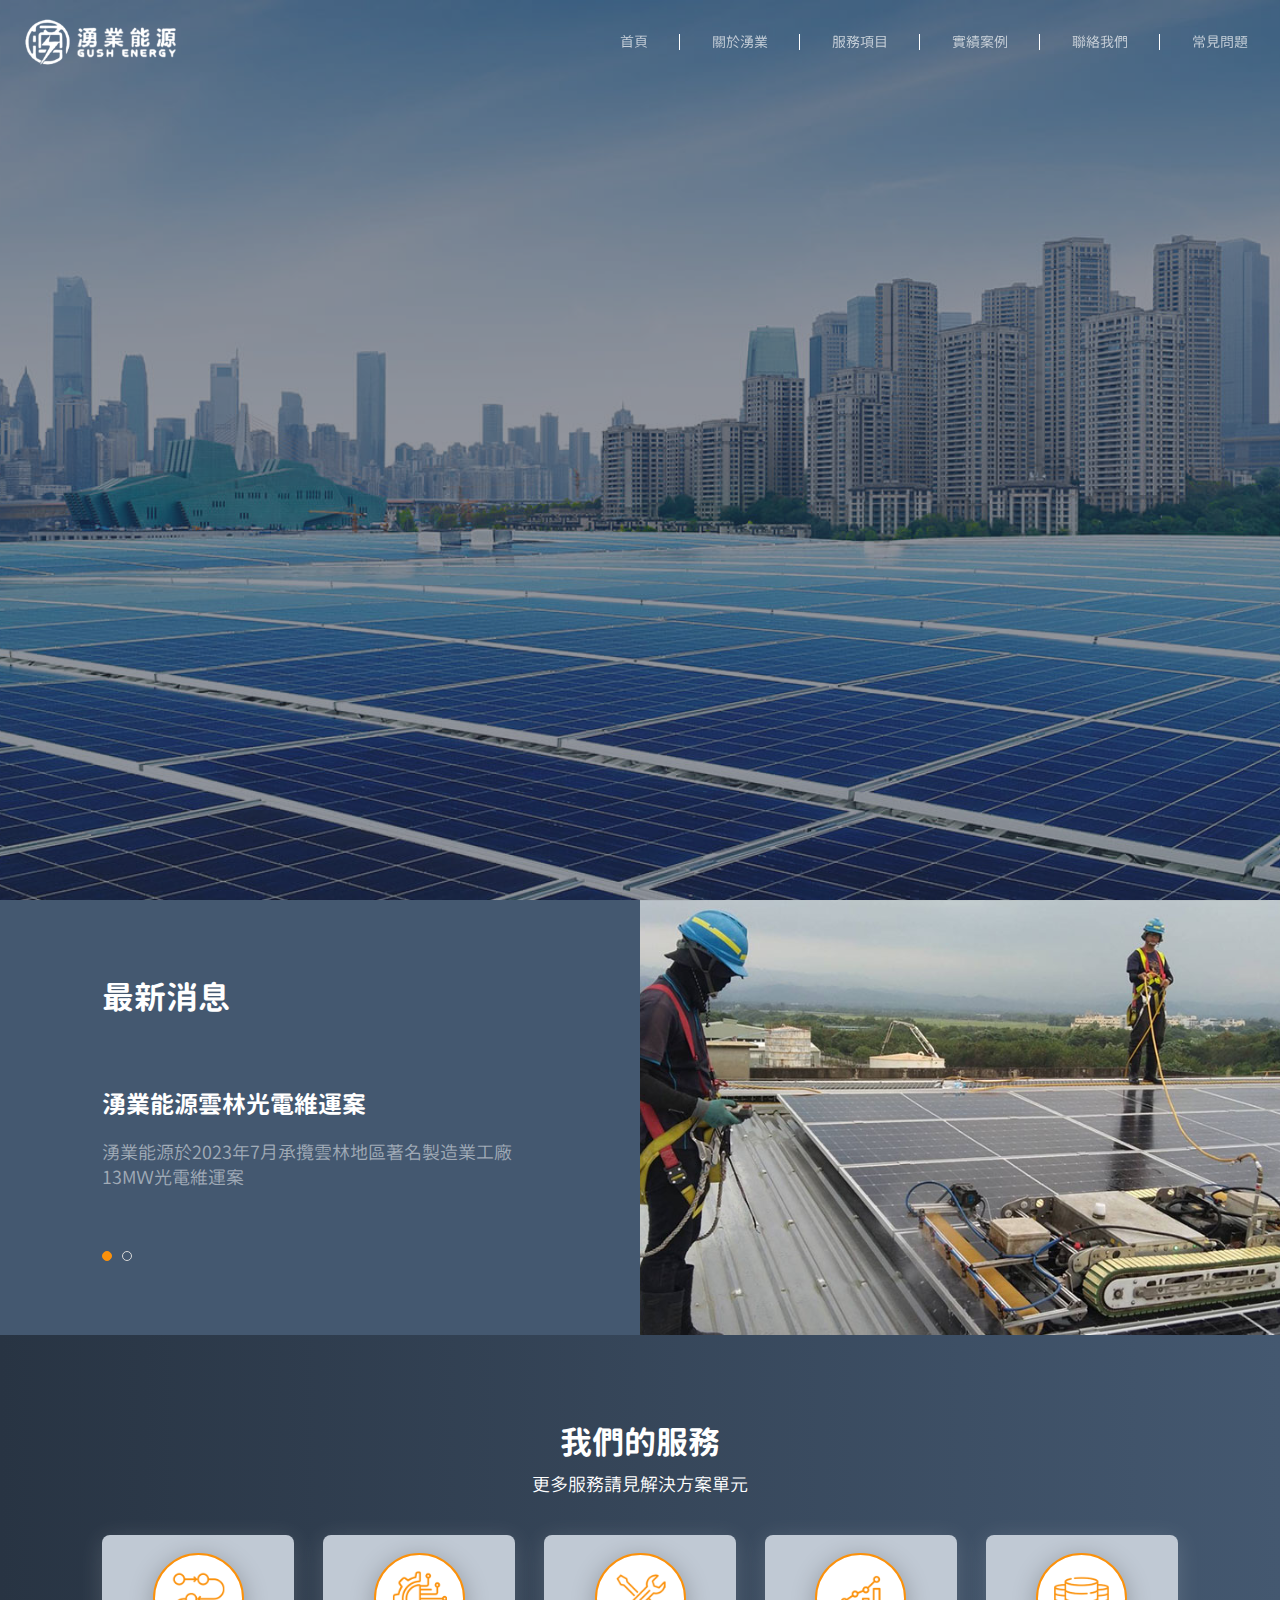
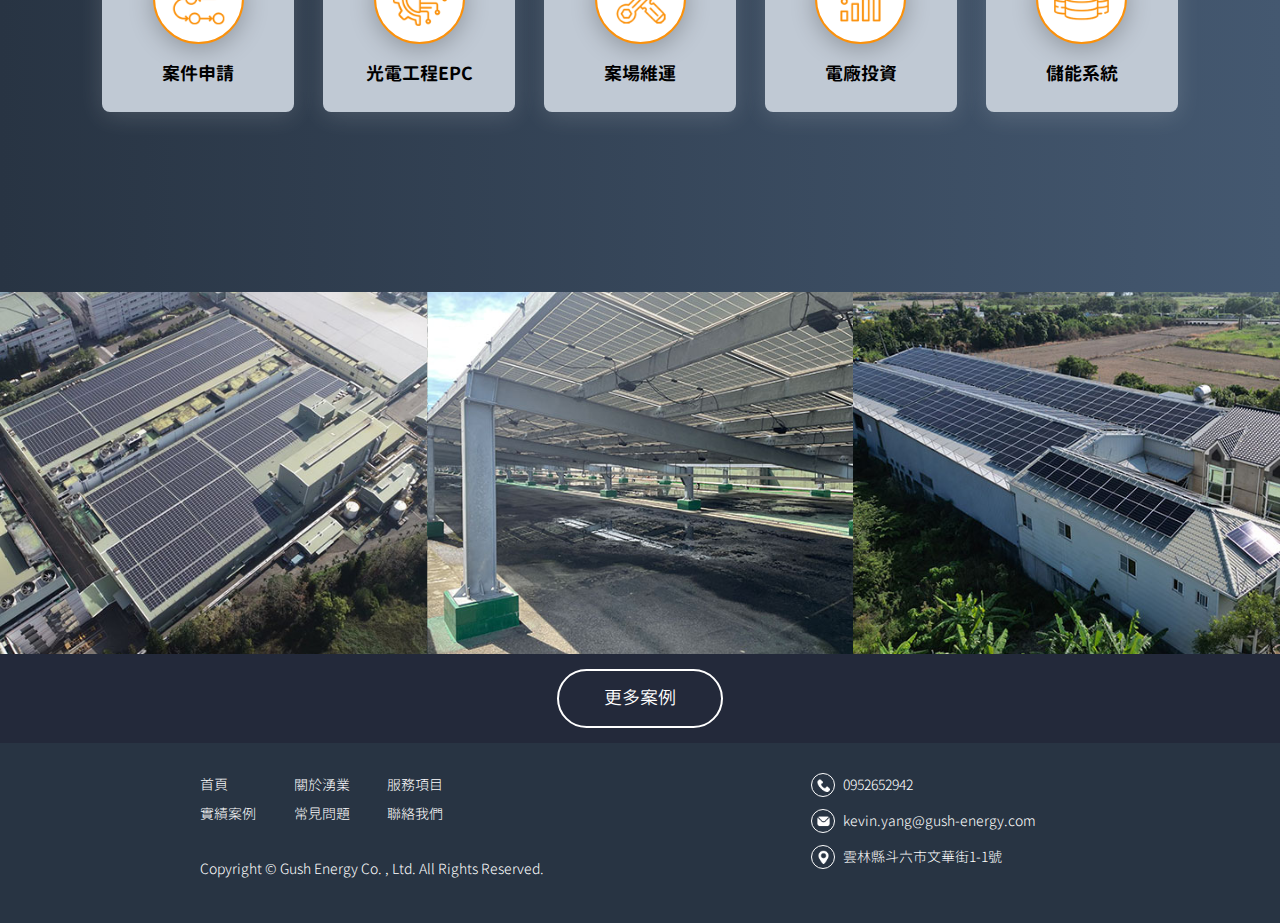
==== commit 815e1342: "Updates" ====
--- a/index.html
+++ b/index.html
@@ -14,22 +14,23 @@
 <link rel="stylesheet" href="https://fonts.googleapis.com/css2?family=Noto+Sans+TC:wght@100;400;700&display=swap">
 <link rel="preload" as="fetch" crossorigin="anonymous" href="/_payload.json">
 <style>a,abbr,acronym,address,applet,article,aside,audio,b,big,blockquote,body,canvas,caption,center,cite,code,dd,del,details,dfn,div,dl,dt,em,embed,fieldset,figcaption,figure,footer,form,h1,h2,h3,h4,h5,h6,header,hgroup,html,i,iframe,img,ins,kbd,label,legend,li,mark,menu,nav,object,ol,output,p,pre,q,ruby,s,samp,section,small,span,strike,strong,sub,summary,sup,table,tbody,td,tfoot,th,thead,time,tr,tt,u,ul,var,video{border:0;font-size:100%;margin:0;outline:0;padding:0;vertical-align:baseline}article,aside,details,figcaption,figure,footer,header,hgroup,menu,nav,section{display:block}ol,ul{list-style:none}@font-face{font-display:fallback;font-family:Gen Jyuu Gothic;font-style:normal;font-weight:100;src:url(/_nuxt/GenJyuuGothic-ExtraLight.8fc9bc1f.woff2) format("woff2"),url(/_nuxt/GenJyuuGothic-ExtraLight.6628eb41.woff) format("woff")}@font-face{font-display:fallback;font-family:Gen Jyuu Gothic;font-style:normal;font-weight:300;src:url(/_nuxt/GenJyuuGothic-Light.ec94a4a6.woff2) format("woff2"),url(/_nuxt/GenJyuuGothic-Light.92b426f3.woff) format("woff")}@font-face{font-display:fallback;font-family:Gen Jyuu Gothic;font-style:normal;font-weight:400;src:url(/_nuxt/GenJyuuGothic-Normal.b845354b.woff2) format("woff2"),url(/_nuxt/GenJyuuGothic-Normal.47e9ec41.woff) format("woff")}@font-face{font-display:fallback;font-family:Gen Jyuu Gothic;font-style:normal;font-weight:500;src:url(/_nuxt/GenJyuuGothic-Medium.4812da3d.woff2) format("woff2"),url(/_nuxt/GenJyuuGothic-Medium.a9d908c6.woff) format("woff")}@font-face{font-display:fallback;font-family:Gen Jyuu Gothic;font-style:normal;font-weight:700;src:url(/_nuxt/GenJyuuGothic-Bold.aff1a10e.woff2) format("woff2"),url(/_nuxt/GenJyuuGothic-Bold.7f5679e3.woff) format("woff")}@font-face{font-display:fallback;font-family:Gen Jyuu Gothic;font-style:normal;font-weight:900;src:url(/_nuxt/GenJyuuGothic-Heavy.e1bffc74.woff2) format("woff2"),url(/_nuxt/GenJyuuGothic-Heavy.512b9928.woff) format("woff")}*,:after,:before{box-sizing:border-box}html{scroll-behavior:smooth}body,html{font-family:Gen Jyuu Gothic,Noto Sans TC,Microsoft JhengHei,Arial,sans-serif;font-size:16px;font-weight:400;line-height:1.7;position:relative}a{text-decoration:none}ol,ul{padding-left:0}ul{list-style:disc}ol{list-style:decimal}li{color:#000}table{border-collapse:collapse;border-spacing:0}img{height:auto;max-width:100%}button{background:none;border:none}.container{margin:0 auto;max-width:980px;width:100%}@media (max-width:1199px){.container{padding:0 20px}}@media (max-width:768px){.container{padding:0 15px}}.page{background-color:#2c3848;min-height:calc(100vh - 180px);padding:83px 0 0}@media (max-width:768px){.page{min-height:auto}}.page__title{font-size:1.5rem;line-height:1.25}.page__text,.page__title{color:#fff;text-align:center}.page__text{font-size:.875rem;margin-top:24px}.page__kv{background-position:50%;background-size:cover;height:0;padding-bottom:15.6%;position:relative;width:100%}@media (max-width:1024px){.page__kv{padding-bottom:20.6%}}@media (max-width:768px){.page__kv{padding-bottom:25.6%}}@media (max-width:575px){.page__kv{padding-bottom:41.6%}}.page__kv:before{background-color:#000;content:"";display:block;height:100%;left:0;opacity:.75;position:absolute;top:0;width:100%;z-index:1}.page__kv__content{left:0;margin:auto;position:absolute;right:0;top:50%;transform:translateY(-50%);z-index:2}@media (max-width:768px){.page__kv__content{padding:0 24px}}.page__kv__title{color:#fff;font-size:1.5rem;line-height:1.25;text-align:center}.page__kv__text{color:#fff;font-size:.875rem;margin-top:24px;text-align:center}@media (max-width:768px){.page__kv__text{margin-top:16px}}@media (max-width:575px){.page__kv__text--mobilesnap{display:block}}.btn{border:2px solid #fff;border-radius:100px;color:#fff;cursor:pointer;display:inline-block;font-size:1.125rem;padding:12px 45px}@media (max-width:575px){.btn{font-size:1rem;width:calc(100% - 48px)}}.btn.formbtn{background-color:#fb910b;border:2px solid #fb910b}@media (max-width:575px){.btn.formbtn{width:100%}}.btn:hover{opacity:.8}.accordion__item{margin-top:24px}.accordion__item:first-child{margin-top:12px}.accordion__header{align-items:center;background-color:#445870;border-radius:8px;cursor:pointer;display:flex;padding:9px 12px}.accordion__header__text{color:#fff;flex:1;font-size:.875rem;font-weight:400;padding-right:15px}.accordion__header__arrow{height:30px;transform:rotate(0deg);transition:transform .4s;width:30px}.accordion__header__arrow.active{transform:rotate(-180deg)}.accordion__body{color:#c0c9d4;font-size:.875rem;margin-top:12px;overflow:hidden}.header{left:0;padding:18px 0 18px 24px;position:fixed;top:0;width:100%;z-index:100}.header:after{background-color:#fff;content:"";height:100%;left:0;position:absolute;top:-100%;transition:all .4s ease-in-out;width:100%;z-index:1}.header.scroll-active:after{top:0}.header.scroll-active .header__logo--origin{opacity:0}.header.scroll-active .header__logo--active{opacity:1}.header.scroll-active .nav__menu__link{color:#445870}@media (max-width:768px){.header.scroll-active .nav__menu__link{color:#fff;opacity:.7;transition:opacity .4s ease-in-out}.header.scroll-active .nav__menu__link:hover{opacity:1}}.header.scroll-active .nav__menu__item:after,.header.scroll-active .nav__toggle__line{background-color:#445870}.header__content{align-items:center;display:flex;justify-content:space-between;position:relative;z-index:2}.header__logo{height:47px;position:relative;width:160px}.header__logo--active,.header__logo--origin{left:0;position:absolute;top:0;transition:opacity .4s ease-in-out}.header__logo--origin{opacity:1}.header__logo--active{opacity:0}.nav__toggle{display:none;position:relative;z-index:50}@media (max-width:768px){.nav__toggle{display:block;padding-right:24px;transform:translateY(-2px)}}.nav__toggle__line{border-radius:100px;display:block;height:3px;margin-top:7px;transition:all .5s;width:30px}.nav__toggle.active .nav__toggle__line,.nav__toggle__line{background-color:#fff}.nav__toggle.active .nav__toggle__line:first-child{transform:translateY(10px) rotate(135deg)}.nav__toggle.active .nav__toggle__line:nth-child(2){opacity:0;transform:translateX(30px)}.nav__toggle.active .nav__toggle__line:nth-child(3){transform:translateY(-10px) rotate(-135deg)}@media (max-width:768px){.nav__menu{background-color:#23293a;height:0;left:0;opacity:0;overflow-x:hidden;overflow-y:auto;position:fixed;top:0;transition:opacity .35s,visibility .35s,height .35s;visibility:hidden;width:100%}.nav__menu.active{height:100%;opacity:1;visibility:visible}.nav__menu.active .nav__menu__item{animation:headerFadeInRight .5s ease forwards;animation-delay:.35s}.nav__menu.active .nav__menu__item:nth-of-type(2){animation-delay:.4s}.nav__menu.active .nav__menu__item:nth-of-type(3){animation-delay:.45s}.nav__menu.active .nav__menu__item:nth-of-type(4){animation-delay:.5s}.nav__menu.active .nav__menu__item:nth-of-type(5){animation-delay:.55s}.nav__menu.active .nav__menu__item:nth-of-type(6){animation-delay:.6s}}.nav__menu__list{display:flex;list-style:none}@media (max-width:768px){.nav__menu__list{flex-direction:column;transform:translateY(70px);width:100%}}.nav__menu__item{padding:0 32px;position:relative}@media (max-width:1024px){.nav__menu__item{padding:0 16px}}@media (max-width:768px){.nav__menu__item{opacity:0;padding:16px 24px;text-align:center}}.nav__menu__item:after{background-color:#fff;content:"";height:16px;position:absolute;right:0;top:50%;transform:translateY(-50%);width:1px}@media (max-width:768px){.nav__menu__item:after{display:none}}.nav__menu__item:last-child:after{display:none}.nav__menu__link{color:#fff;font-size:.875rem;opacity:.7;text-decoration:none;transition:opacity .3s}@media (max-width:768px){.nav__menu__link{display:block;font-size:1.5rem}}.nav__menu__link:hover{opacity:1}@keyframes headerFadeInRight{0%{left:20%;opacity:0}to{left:0;opacity:.7}}.footer{background-color:#283443;color:#fff;font-size:.875rem;font-weight:300}.footer__container{padding:30px 15.59%}@media (max-width:1199px){.footer__container{padding:30px 5%}}@media (max-width:768px){.footer__container{padding:32px 24px 45px}}.footer__main{align-items:flex-start;display:flex;flex-wrap:wrap;justify-content:space-between}.footer__menu{display:flex;flex-wrap:wrap;width:32%}@media (max-width:768px){.footer__menu{width:100%}}.footer__menu__link{color:#fff;margin-bottom:5px;width:33.33333%}.footer__menu__link:hover{font-weight:700}@media (max-width:768px){.footer__menu__link{margin-bottom:15px}}.footer__contact{list-style:none;padding-right:5%}@media (max-width:768px){.footer__contact{margin-top:20px;padding-right:0;width:100%}}.footer__contact__item{display:flex;margin-top:12px}.footer__contact__item:first-child{margin-top:0}.footer__contact__icon{align-items:center;border:1px solid #fff;border-radius:99em;display:flex;height:24px;justify-content:center;margin-right:8px;width:24px}.footer__contact__icon img{margin:auto;width:13px}.footer__contact__text{color:#fff}.footer__copyright{transform:translateY(-12px)}@media (max-width:768px){.footer__copyright{margin-top:40px;text-align:center;transform:translateY(0)}}input,input[type=email],input[type=text],select,textarea{background-color:#445870;border:1px solid hsla(0,0%,100%,.1);border-radius:8px;box-sizing:border-box;color:#fff;font-family:Gen Jyuu Gothic,Noto Sans TC,Microsoft JhengHei,Arial,sans-serif;font-size:.875rem;outline:none;padding:12px 15px;transition:border .4s ease-in-out;width:100%}input::-moz-placeholder,input[type=email]::-moz-placeholder,input[type=text]::-moz-placeholder,select::-moz-placeholder,textarea::-moz-placeholder{color:#c0c9d4;font-size:.75rem}input::placeholder,input[type=email]::placeholder,input[type=text]::placeholder,select::placeholder,textarea::placeholder{color:#c0c9d4;font-size:.75rem}input:focus,input[type=email]:focus,input[type=text]:focus,select:focus,textarea:focus{border:1px solid hsla(0,0%,100%,.8)}.form__item{margin-top:24px}.form__label{color:#fff;display:block;font-size:.875rem;font-weight:700;margin-bottom:12px}.form__btn{margin-top:32px;text-align:center}.fade-about-enter-active,.fade-about-leave-active{transition:opacity .4s ease-in-out}.fade-about-enter-from,.fade-about-leave-to{opacity:0}.scale-kv-enter-from,.scale-kv-leave-to{opacity:.95;transform:scale(1)}.scale-kv-enter-active,.scale-kv-leave-active{transition:all 5s ease-in-out}.scale-kv-enter-to,.scale-kv-leave-from{opacity:1;transform:scale(1.1)}@keyframes kvImageFirst{0%{opacity:.95;transform:scale(1)}to{opacity:1;transform:scale(1.1)}}@keyframes kvTextAni{0%{opacity:.1;transform:scale(.7)}to{opacity:1;transform:scale(1)}}.index__kv{color:#fff;line-height:1.25;position:relative;text-align:center}.index__kv__pic{height:100vh;overflow:hidden;position:relative;width:100%}.index__kv__pic:after{background:#23293a;content:"";display:block;opacity:.5}.index__kv__image,.index__kv__pic:after{height:100%;left:0;position:absolute;top:0;width:100%}.index__kv__image{animation-duration:5s;animation-fill-mode:forwards;animation-name:kvImageFirst;background-position:50%;background-size:cover}.index__kv__container{align-items:center;display:flex;flex-direction:column;height:100%;justify-content:center;left:0;line-height:1.4;position:absolute;top:0;width:100%}@media (max-width:768px){.index__kv__container{line-height:1.25;padding:0 24px}}.index__kv__btn,.index__kv__description,.index__kv__title{animation-duration:2.5s;animation-fill-mode:forwards;animation-name:kvTextAni;animation-timing-function:ease;opacity:0}.index__kv__title{animation-delay:.25s;font-size:3.375rem;letter-spacing:5.4px}@media (max-width:768px){.index__kv__title{font-size:2.6875rem}}@media (max-width:575px){.index__kv__title{font-size:2rem}}.index__kv__description{animation-delay:.25s;font-size:1.5rem;letter-spacing:2.4px;margin-top:15px}@media (max-width:768px){.index__kv__description{font-size:1.375rem;margin-top:12px}}@media (max-width:575px){.index__kv__description{font-size:1.25rem}}.index__kv__btn{animation-delay:.5s;margin-top:40px}@media (max-width:768px){.index__kv__btn{margin-top:25px;width:100%}}.index__about{background-color:#445870;display:flex;width:100%}@media (max-width:768px){.index__about{flex-direction:column-reverse;flex-wrap:wrap}}.index__about__info{width:50%}@media (max-width:768px){.index__about__info{width:100%}}.index__about__container{margin:0 auto;padding:70px 16%}@media (max-width:1199px){.index__about__container{padding:70px 10%}}@media (max-width:768px){.index__about__container{padding:32px 24px 50px;text-align:center}}.index__about__title{color:#fff;font-size:2rem}@media (max-width:575px){.index__about__title{font-size:1.5rem}}.index__about__subtitle{color:#fff;font-size:1.5rem;margin-top:60px;position:relative}@media (max-width:768px){.index__about__subtitle{margin-top:12px}}@media (max-width:575px){.index__about__subtitle{font-size:1.125rem}}.index__about__subtitle span{height:100%;left:0;position:absolute;top:0;width:100%}.index__about__text{color:hsla(0,0%,100%,.5);font-size:1.125rem;line-height:1.4;margin-top:15px}@media (max-width:768px){.index__about__text{margin-top:12px}}@media (max-width:575px){.index__about__text{font-size:.875rem}}.index__about__link{color:#fb910b;display:inline-block;font-size:1.125rem;margin-top:32px;transition:opacity .3s}@media (max-width:768px){.index__about__link{margin-top:20px}}.index__about__link:hover{opacity:.9}.index__about__link:hover .index__about__icon{transform:translateX(2px)}.index__about__icon{transition:transform .3s;width:9px}.index__about__pagination{display:flex;flex-wrap:wrap;list-style:none;margin-top:60px}@media (max-width:768px){.index__about__pagination{justify-content:center;margin-top:40px}}.index__about__pagination__item{border:1px solid #d9d9d9;border-radius:20px;cursor:pointer;height:10px;margin-right:10px;width:10px}.index__about__pagination__item.active{background-color:#fb910b;border:1px solid #fb910b}.index__about__pic{padding-bottom:34%;position:relative;width:50%}@media (max-width:768px){.index__about__pic{padding-bottom:67.5%;width:100%}}.index__about__image{background-position:50%;background-size:cover;height:100%;left:0;position:absolute;top:0;width:100%}.index__service{background:linear-gradient(90deg,#283443,#445870)}.index__service__container{color:#fff;margin:0 auto;max-width:84%;padding:80px 0 180px;text-align:center}@media (max-width:1199px){.index__service__container{max-width:90%}}@media (max-width:768px){.index__service__container{max-width:100%;padding:45px 24px 60px}}.index__service__title{font-size:2rem}@media (max-width:575px){.index__service__title{font-size:1.5rem}}.index__service__text{font-size:1.125rem}.index__case{background-color:#23293a}.index__case__main{display:flex;list-style:none}@media (max-width:768px){.index__case__main{flex-wrap:wrap}}.index__case__item{width:33.33333%}@media (max-width:768px){.index__case__item{width:100%}}.index__case__image{background-position:50%;background-size:cover;height:0;padding-bottom:85%;position:relative;width:100%}.index__case__image:after{background-color:#000;content:"";display:block;height:100%;left:0;opacity:0;position:absolute;top:0;transition:opacity .4s ease-in-out;width:100%;z-index:1}@media (max-width:768px){.index__case__image:after{opacity:.45}}.index__case__image:hover:after{opacity:.65}.index__case__image:hover .index__case__textarea{opacity:1}.index__case__textarea{opacity:0;padding:0 24%;position:absolute;text-align:center;top:50%;transform:translateY(-50%);transition:opacity .4s ease-in-out;width:100%;z-index:2}@media (max-width:1199px){.index__case__textarea{padding:0 15%}}@media (max-width:768px){.index__case__textarea{opacity:1;padding:0 24px}}.index__case__title{color:#fff;font-size:1.125rem}.index__case__text{color:hsla(0,0%,100%,.75);font-size:.875rem}.index__case__btn{padding:15px 0;text-align:center}@media (max-width:575px){.index__case__btn{padding:15px 24px}}.about__vision__container{margin:0 auto;max-width:68.4%;padding:50px 0}@media (max-width:1199px){.about__vision__container{max-width:90%}}@media (max-width:768px){.about__vision__container{max-width:100%;padding:50px 24px}}.about__vision__text{color:#c0c9d4;font-size:1rem;margin-top:16px;text-align:center}@media (max-width:768px){.about__vision__text{font-size:.875rem;text-align:justify}}.about__vision__pic{margin-top:32px}.about__features{background-color:#26303c}.about__features__container{margin:0 auto;max-width:68.4%;padding:50px 0 55px}@media (max-width:1199px){.about__features__container{max-width:90%}}@media (max-width:768px){.about__features__container{max-width:100%;padding:50px 24px 55px}}.about__features__content{align-items:center;display:flex;flex-wrap:wrap;position:relative}@media (max-width:768px){.about__features__content{flex-direction:column}}.about__features__mark{color:#26303c;font-weight:700;line-height:1;opacity:.25;position:absolute;right:0;text-shadow:1px 0 0 #c0c9d4,-1px 0 0 #c0c9d4,0 1px 0 #c0c9d4,0 -1px 0 #c0c9d4;top:50%;transform:translateY(-50%);z-index:1}@media (max-width:768px){.about__features__mark{font-size:40vmax;left:0;margin:auto;right:0;text-align:center}}.about__features__head{height:0;margin-right:5%;padding-bottom:30%;position:relative;width:30%;z-index:2}@media (max-width:1024px){.about__features__head{padding-bottom:38%;width:38%}}@media (max-width:768px){.about__features__head{margin-right:0;padding-bottom:50%;width:50%}}@media (max-width:575px){.about__features__head{padding-bottom:80%;width:80%}}.about__features__headlist{display:flex;flex-wrap:wrap;left:0;list-style:none;margin:auto;position:absolute;right:0;top:50%;transform:translateY(-50%) rotate(45deg);width:80%}.about__features__headitem{background-color:#445870;border-radius:16px;height:0;margin:4%;padding-bottom:42%;position:relative;text-align:center;transition:all .4s;width:42%}.about__features__headitem:first-child{order:0}.about__features__headitem:nth-child(2){order:2}.about__features__headitem:nth-child(3){order:1}.about__features__headitem:nth-child(4){order:3}.about__features__headitem.active,.about__features__headitem:hover{background-color:#fb910b}.about__features__headitem.active .about__features__headnum,.about__features__headitem:hover .about__features__headnum{color:#fff;text-shadow:none}.about__features__headcontent{left:-5%;margin:auto;position:absolute;right:0;top:45%;transform:translateY(-50%) rotate(-45deg)}.about__features__headnum{color:#445870;display:block;font-size:2.25rem;font-weight:700;line-height:1.25;text-shadow:1px 0 0 hsla(0,0%,100%,.5),-1px 0 0 hsla(0,0%,100%,.5),0 1px 0 hsla(0,0%,100%,.5),0 -1px 0 hsla(0,0%,100%,.5)}.about__features__headtitle{color:#fff;display:block;font-size:.875rem}.about__features__body{flex:1;position:relative;z-index:2}.about__features__bodycontent{margin-top:-45px}@media (max-width:768px){.about__features__bodycontent{margin-top:24px}}.about__features__bodytitle{text-align:left}@media (max-width:768px){.about__features__bodytitle{text-align:center}}.about__features__bodytext{color:#c0c9d4;font-size:.875rem;margin-top:16px;width:90%}@media (max-width:768px){.about__features__bodytext{width:100%}}.about__cooperate__container{margin:0 auto;max-width:55.555%;padding:50px 0 55px}@media (max-width:1199px){.about__cooperate__container{max-width:90%}}@media (max-width:768px){.about__cooperate__container{max-width:100%;padding:50px 24px 55px}}.about__cooperate__list{align-items:center;display:flex;flex-wrap:wrap;justify-content:center;list-style:none}@media (max-width:768px){.about__cooperate__list{justify-content:flex-start}}.about__cooperate__item{margin-right:6.25%;margin-top:32px;text-align:center;width:15%}@media (max-width:768px){.about__cooperate__item{margin-right:24px;margin-top:24px;width:calc(50% - 12px)}.about__cooperate__item:nth-child(2n){margin-right:0}}.about__cooperate__item:nth-child(5n){margin-right:0}@media (max-width:768px){.about__cooperate__item:nth-child(5n){margin-right:24px}}.about__cooperate__item:last-child{margin-right:0}.contact__container{margin:0 auto;max-width:66.66666%;padding:32px 0 55px}@media (max-width:1199px){.contact__container{max-width:90%}}@media (max-width:768px){.contact__container{max-width:100%;padding:32px 24px 55px}}.contact__form__content{align-items:center;display:flex;flex-wrap:wrap;width:100%}@media (max-width:768px){.contact__form__content{align-items:stretch;flex-direction:column}}.contact__form__col{flex:1}.contact__form__col:first-child{margin-right:2.2%}@media (max-width:768px){.contact__form__col:first-child{margin-right:0}}@keyframes tab-transition{0%{opacity:0}to{opacity:1}}.qa__container{margin:0 auto;max-width:47.5%;padding:50px 0 70px}@media (max-width:1199px){.qa__container{max-width:90%}}@media (max-width:768px){.qa__container{max-width:100%;padding:50px 24px 70px}}.qa__content{overflow:hidden}.qa__content__head{-webkit-overflow-scrolling:touch;overflow-x:auto}.qa__content__headlist{list-style:none;margin-bottom:12px;text-align:center;white-space:nowrap}.qa__content__headitem{color:#c0c9d4;display:inline-block;font-size:.875rem;margin:0 15px;transition:color .4s ease-in-out;vertical-align:top}.qa__content__headitem:after{background-color:#fb910b;content:"";display:block;height:1px;margin-top:6px;opacity:0;transition:opacity .4s ease-in-out;width:100%}.qa__content__headitem.active{color:#fb910b}.qa__content__headitem.active:after{opacity:1}.service__list{display:flex;justify-content:space-between;list-style:none;margin-top:35px}@media (max-width:1024px){.service__list{flex-wrap:wrap;justify-content:center;margin-top:0}}@media (max-width:768px){.service__list{justify-content:flex-start;margin-top:0}}.service__item{background-color:#c0c9d4;border-radius:8px;box-shadow:0 4px 24px 0 hsla(0,0%,100%,.15);margin-right:2.7%;padding:18px 15px 22px;position:relative;transition:all .4s ease-in-out;width:17.84%}@media (max-width:1024px){.service__item{margin-right:2%;margin-top:35px;width:32%}}@media (max-width:768px){.service__item{align-items:center;display:flex;margin-right:0;margin-top:24px;padding:12px 16px;width:calc(50% - 12px)}}@media (max-width:575px){.service__item{margin-top:16px}}.service__item:last-child{margin-right:0}@media (max-width:1024px){.service__item:nth-child(3){margin-right:0}}@media (max-width:768px){.service__item:nth-child(odd){margin-right:24px}}.service__item.active,.service__item:hover{background-color:#fff;box-shadow:0 24px 36px 0 rgba(0,0,0,.5)}.service__itempic{align-items:center;background-color:#fff;border:2px solid #fb910b;border-radius:100%;box-shadow:0 5px 25px 0 rgba(0,0,0,.25);display:flex;height:91px;justify-content:center;margin:0 auto;position:relative;width:91px}@media (max-width:575px){.service__itempic{border:1px solid #fb910b;height:48px;width:48px}}.service__itempic img{width:55px}@media (max-width:575px){.service__itempic img{width:30px}}.service__itemtextarea{margin-top:20px}@media (max-width:768px){.service__itemtextarea{flex:1;margin-top:3px;padding-left:12px;text-align:left;width:auto}}.service__itemtitle{font-size:1.25rem;margin-top:-5px}@media (max-width:1500px){.service__itemtitle{font-size:1.125rem}}@media (max-width:575px){.service__itemtitle{font-size:.875rem;line-height:1.2}}.service__itemlink{height:100%;left:0;position:absolute;top:0;width:100%}.service__info{position:relative;z-index:5}.service__info__container{color:#fff;margin:0 auto;max-width:84%;padding:10px 0 45px;text-align:center}@media (max-width:1199px){.service__info__container{max-width:90%}}@media (max-width:768px){.service__info__container{max-width:100%;padding:15px 24px 40px}}.service__epc{background-image:url(/_nuxt/service_epc_bg.dba15a25.jpg);background-position:50%;background-size:cover;height:0;padding-bottom:26.1%;position:relative;width:100%}@media (max-width:1199px){.service__epc{height:auto;padding-bottom:0}}@media (max-width:768px){.service__epc{background-image:url(/_nuxt/service_epc_bg_m.cff23df0.jpg)}}.service__epc:after{background-color:rgba(0,0,0,.75);content:"";height:100%;left:0;position:absolute;top:0;width:100%;z-index:1}.service__epc--top{height:97px;left:0;position:absolute;right:0;top:-97px;width:100%}.service__epc__container{margin:0 auto;max-width:65.55%;padding:90px 0 125px;position:relative;z-index:2}@media (max-width:1199px){.service__epc__container{max-width:90%;padding:125px 0}}@media (max-width:768px){.service__epc__container{max-width:100%;padding:70px 24px 130px}}.service__epc__info{width:50%}@media (max-width:768px){.service__epc__info{width:100%}}.service__epc__title{font-size:2rem;text-align:left}@media (max-width:768px){.service__epc__title{font-size:1.5rem;text-align:center}}.service__epc__text{color:hsla(0,0%,100%,.75);font-size:.875rem;margin-top:30px}.service__apply__container{margin:0 auto;max-width:1365px;padding:50px 0 130px}@media (max-width:1500px){.service__apply__container{max-width:1024px}}@media (max-width:1199px){.service__apply__container{max-width:90%}}@media (max-width:768px){.service__apply__container{max-width:100%;padding:45px 0 75px}}.service__apply__title{font-size:2rem}@media (max-width:768px){.service__apply__title{font-size:1.5rem}}.service__apply__content{position:relative}.service__apply__list{display:flex;flex-wrap:wrap;justify-content:center;list-style:none;position:relative;z-index:2}@media (max-width:768px){.service__apply__list{padding-top:30px}}.service__apply__item{margin:0 42px;padding:50px 0 0;width:160px}@media (max-width:1500px){.service__apply__item{margin:0 32px;width:120px}}@media (max-width:1024px){.service__apply__item{margin:0 3%;width:14%}}@media (max-width:768px){.service__apply__item{padding:28px 0 0}}@media (max-width:575px){.service__apply__item{margin:20px;padding:0;width:20%}}@media (max-width:420px){.service__apply__item{width:80px}}@media (max-width:420px) and (max-width:370px){.service__apply__item{width:20%}}.service__apply__item:nth-child(3) .service__apply__icon--hover,.service__apply__item:nth-child(3) .service__apply__icon--origin{transform:translateY(-50%) translateX(6px)}@media (max-width:768px){.service__apply__item:nth-child(3) .service__apply__icon--hover,.service__apply__item:nth-child(3) .service__apply__icon--origin{transform:translateY(-50%) translateX(3px)}}.service__apply__item:nth-child(5) .service__apply__icon--hover,.service__apply__item:nth-child(5) .service__apply__icon--origin{transform:translateY(-50%) translateX(4px)}@media (max-width:768px){.service__apply__item:nth-child(5) .service__apply__icon--hover,.service__apply__item:nth-child(5) .service__apply__icon--origin{transform:translateY(-50%) translateX(2px)}}.service__apply__item:nth-child(8) .service__apply__icon--hover,.service__apply__item:nth-child(8) .service__apply__icon--origin{transform:translateY(-50%) translateX(5px)}@media (max-width:768px){.service__apply__item:nth-child(8) .service__apply__icon--hover,.service__apply__item:nth-child(8) .service__apply__icon--origin{transform:translateY(-50%) translateX(3px)}}.service__apply__body{background-color:#fff;border-radius:100%;height:0;padding-bottom:100%;position:relative;transition:all .4s ease-in-out;width:100%}.service__apply__body:hover{background-color:#fb910b;box-shadow:0 25px 25px 0 rgba(0,0,0,.5)}.service__apply__body:hover .service__apply__num{background-color:#fff;color:#fb910b}.service__apply__body:hover .service__apply__icon--origin{opacity:0}.service__apply__body:hover .service__apply__icon--hover{opacity:1}.service__apply__icon{height:100%;left:0;position:absolute;top:0;width:100%}.service__apply__icon--hover,.service__apply__icon--origin{left:0;margin:auto;max-width:44%;position:absolute;right:0;top:50%;transform:translateY(-50%);transition:opacity .4s ease-in-out}.service__apply__icon--hover{opacity:0}.service__apply__num{align-items:center;background-color:#fb910b;border-radius:99em;color:#fb910b;display:flex;font-size:1.5rem;font-weight:900;height:60px;justify-content:center;left:-4px;position:absolute;text-shadow:1px 0 #fff,1px 1px #fff,1px -1px #fff,0 1px #fff,0 -1px #fff,-1px 0 #fff,-1px 1px #fff,-1px -1px #fff,0 -1.5px #fff;top:-12px;transition:all .4s ease-in-out;width:60px}@media (max-width:1500px){.service__apply__num{height:47px;width:47px}}@media (max-width:1024px){.service__apply__num{height:42px;width:42px}}@media (max-width:768px){.service__apply__num{font-size:1.25rem;height:36px;width:36px}}@media (max-width:575px){.service__apply__num{left:-8px;top:-8px}}.service__apply__head{color:#fff;font-size:1.25rem;font-weight:700;margin-top:16px;position:relative;text-align:center}@media (max-width:768px){.service__apply__head{font-size:.875rem;margin-top:8px}}.service__apply__extend{background-color:#1f2c3a;border-radius:100%;height:96px;position:absolute;right:-42px;top:-32px;width:96px}@media (max-width:1500px){.service__apply__extend{height:80px;right:-40px;top:-36px;width:80px}}@media (max-width:1024px){.service__apply__extend{height:65px;right:-30px;top:-30px;width:65px}}@media (max-width:768px){.service__apply__extend{height:52px;right:-20px;top:-24px;width:52px}}.service__apply__extendcontent{align-items:center;display:flex;flex-direction:column;height:100%;justify-content:center;left:0;margin:auto;position:absolute;right:0;text-align:center;top:50%;transform:translateY(-50%);width:100%}.service__apply__extendicon{width:34%}@media (max-width:1500px){.service__apply__extendicon{width:28px}}@media (max-width:1024px){.service__apply__extendicon{transform:translateY(6px);width:20px}}.service__apply__extendhead{color:#fff;font-size:.875rem;font-weight:700;position:relative}@media (max-width:1500px){.service__apply__extendhead{margin-top:-5px}}@media (max-width:768px){.service__apply__extendhead{font-size:.75rem;margin-top:-2px}}.service__work{background-color:#212b39}.service__work__container{margin:0 auto;max-width:65.55%;padding:60px 0 105px}@media (max-width:1199px){.service__work__container{max-width:90%}}@media (max-width:768px){.service__work__container{max-width:100%;padding:48px 0}}.service__work__title{font-size:2rem}@media (max-width:768px){.service__work__title{font-size:1.5rem}}.service__work__content{display:flex;flex-wrap:wrap}@media (max-width:768px){.service__work__content{flex-direction:column}}.service__work__contentinfo{flex:1;margin-right:8.8%}@media (max-width:1024px){.service__work__contentinfo{margin-right:5%}}@media (max-width:768px){.service__work__contentinfo{margin-right:0;padding:0 24px}}.service__work__contentpic{flex:1}@media (max-width:768px){.service__work__contentpic{margin-top:24px}}.service__work__contentpic img{height:230px;-o-object-fit:cover;object-fit:cover;width:100%}@media (max-width:768px){.service__work__contentpic img{height:330px}}@media (max-width:575px){.service__work__contentpic img{height:270px}}@media (max-width:420px){.service__work__contentpic img{height:200px}}.service__work__title{text-align:left}@media (max-width:768px){.service__work__title{text-align:center}}.service__work__text{color:hsla(0,0%,100%,.75);margin-top:35px}@media (max-width:768px){.service__work__text{margin-top:24px}}.service__work__video{width:100%}.service__work__videoframe{margin-top:95px}@media (max-width:768px){.service__work__videoframe{margin-top:24px}}</style>
-<link rel="modulepreload" as="script" crossorigin href="/_nuxt/entry.766a6f8a.js">
-<link rel="modulepreload" as="script" crossorigin href="/_nuxt/default.d4810bed.js">
-<link rel="modulepreload" as="script" crossorigin href="/_nuxt/nuxt-link.8c243e46.js">
-<link rel="modulepreload" as="script" crossorigin href="/_nuxt/logo_active.eda044c3.js">
-<link rel="modulepreload" as="script" crossorigin href="/_nuxt/index.1149c0cf.js">
-<link rel="modulepreload" as="script" crossorigin href="/_nuxt/ServiceMenu.e4e875c3.js">
-<link rel="modulepreload" as="script" crossorigin href="/_nuxt/useAssetHandle.570b0b08.js">
-<link rel="prefetch" as="script" crossorigin href="/_nuxt/error-404.df0c821b.js">
-<link rel="prefetch" as="script" crossorigin href="/_nuxt/vue.f36acd1f.fec149d3.js">
-<link rel="prefetch" as="script" crossorigin href="/_nuxt/error-500.ad7900ca.js">
+<link rel="modulepreload" as="script" crossorigin href="/_nuxt/entry.89cc6480.js">
+<link rel="modulepreload" as="script" crossorigin href="/_nuxt/default.5e951378.js">
+<link rel="modulepreload" as="script" crossorigin href="/_nuxt/nuxt-link.c79f406c.js">
+<link rel="modulepreload" as="script" crossorigin href="/_nuxt/logo_active.0a10e58f.js">
+<link rel="modulepreload" as="script" crossorigin href="/_nuxt/index.57253ece.js">
+<link rel="modulepreload" as="script" crossorigin href="/_nuxt/ServiceMenu.552680ae.js">
+<link rel="modulepreload" as="script" crossorigin href="/_nuxt/useAssetHandle.7819642c.js">
+<link rel="prefetch" as="script" crossorigin href="/_nuxt/error-404.2e31a557.js">
+<link rel="prefetch" as="script" crossorigin href="/_nuxt/vue.f36acd1f.543ddc86.js">
+<link rel="prefetch" as="script" crossorigin href="/_nuxt/error-500.47c8c12f.js">
 <link rel="prefetch" as="image" type="image/png" href="/_nuxt/logo.98cdfd9f.png">
 <link rel="prefetch" as="image" type="image/png" href="/_nuxt/logo_active.0dfb5951.png">
+<link rel="prefetch" as="image" type="image/jpeg" href="/_nuxt/LINE_ALBUM_申騰空拍_231229_16.02981efb.jpg">
 <link rel="prefetch" as="image" type="image/jpeg" href="/_nuxt/about_vision_pic.507ce6a3.jpg">
 <link rel="prefetch" as="image" type="image/jpeg" href="/_nuxt/contact_kv.323d8903.jpg">
 <link rel="prefetch" as="image" type="image/png" href="/_nuxt/cooperate_logo.d2d2f918.png">
-<link rel="prefetch" as="image" type="image/svg+xml" href="/_nuxt/cooperate_logo.5b9837d4.svg">
+<link rel="prefetch" as="image" type="image/svg+xml" href="/_nuxt/cooperate_logo.984007fd.svg">
 <link rel="prefetch" as="image" type="image/png" href="/_nuxt/cooperate_logo2.8ebd2be1.png">
 <link rel="prefetch" as="image" type="image/png" href="/_nuxt/cooperate_logo_1.7053637e.png">
 <link rel="prefetch" as="image" type="image/png" href="/_nuxt/cooperate_logo_2.bf55b1ed.png">
@@ -76,8 +77,8 @@
 <link rel="prefetch" as="image" type="image/jpeg" href="/_nuxt/service_epc_bg_m.cff23df0.jpg">
 <link rel="prefetch" as="image" type="image/jpeg" href="/_nuxt/service_pic.3581ca56.jpg">
 <link rel="prefetch" as="image" type="image/jpeg" href="/_nuxt/service_work_pic.74c25180.jpg">
-<script type="module" src="/_nuxt/entry.766a6f8a.js" crossorigin></script>
+<script type="module" src="/_nuxt/entry.89cc6480.js" crossorigin></script>
 <script id="unhead:payload" type="application/json">{"title":"湧業能源 GUSH ENERGY"}</script></head>
-<body ><div id="__nuxt"><div><header class="header"><div class="header__content"><a aria-current="page" href="/" class="router-link-active router-link-exact-active header__logo"><img class="header__logo--origin" src="/_nuxt/logo.98cdfd9f.png" alt="湧業能源"><img class="header__logo--active" src="/_nuxt/logo_active.0dfb5951.png" alt="湧業能源"></a><nav class="nav"><div class="nav__toggle"><span class="nav__toggle__line"></span><span class="nav__toggle__line"></span><span class="nav__toggle__line"></span></div><div class="nav__menu"><ul class="nav__menu__list"><li class="nav__menu__item"><a aria-current="page" href="/" class="router-link-active router-link-exact-active nav__menu__link">首頁</a></li><li class="nav__menu__item"><a href="/about" class="nav__menu__link">關於湧業</a></li><li class="nav__menu__item"><a href="/service" class="nav__menu__link">服務項目</a></li><li class="nav__menu__item"><a href="javascript:;" rel="noopener noreferrer" class="nav__menu__link">實績案例</a></li><li class="nav__menu__item"><a href="/contact" class="nav__menu__link">聯絡我們</a></li><li class="nav__menu__item"><a href="/qa" class="nav__menu__link">常見問題</a></li></ul></div></nav></div></header><!--[--><div class="index"><section class="index__kv"><div class="index__kv__pic"><div class="index__kv__image" style="background-image:url(/_nuxt/kv.97fd7e32.jpg);"></div></div><div class="index__kv__container"><h1 class="index__kv__title">與湧業能源<br>共創永續家園</h1><p class="index__kv__description">看不見的能源 看得見的改變</p><div class="index__kv__btn"><a href="/about" class="btn">深入了解</a></div></div></section><section class="index__about"><div class="index__about__info"><div class="index__about__container"><h2 class="index__about__title">最新消息</h2><h3 class="index__about__subtitle">湧業能源雲林光電維運案</h3><p class="index__about__text">湧業能源於2023年7月承攬雲林地區著名製造業工廠13MＷ光電維運案</p><!----></div></div><div class="index__about__pic"><div class="index__about__image" style="background-image:url(/_nuxt/index_news_pic1.ee12612e.jpg);"></div></div></section><section class="index__service"><div class="index__service__container"><h2 class="index__service__title">我們的服務</h2><p class="index__service__text">更多服務請見解決方案單元</p><ul class="service__list"><!--[--><li class="service__item"><div class="service__itempic"><img src="/_nuxt/index_service_icon1.059cc2b2.png" alt="案件申請"></div><div class="service__itemtextarea"><h3 class="service__itemtitle">案件申請</h3></div><a href="#" class="service__itemlink"></a></li><li class="service__item"><div class="service__itempic"><img src="/_nuxt/index_service_icon2.d4a94ef9.png" alt="光電工程EPC"></div><div class="service__itemtextarea"><h3 class="service__itemtitle">光電工程EPC</h3></div><a href="#" class="service__itemlink"></a></li><li class="service__item"><div class="service__itempic"><img src="/_nuxt/index_service_icon3.21306bea.png" alt="案場維運"></div><div class="service__itemtextarea"><h3 class="service__itemtitle">案場維運</h3></div><a href="#" class="service__itemlink"></a></li><li class="service__item"><div class="service__itempic"><img src="/_nuxt/index_service_icon4.f3e57370.png" alt="電廠投資"></div><div class="service__itemtextarea"><h3 class="service__itemtitle">電廠投資</h3></div><a href="#" class="service__itemlink"></a></li><li class="service__item"><div class="service__itempic"><img src="/_nuxt/index_service_icon5.ae386f9c.png" alt="儲能系統"></div><div class="service__itemtextarea"><h3 class="service__itemtitle">儲能系統</h3></div><a href="#" class="service__itemlink"></a></li><!--]--></ul></div></section><section class="index__case"><div class="index__case__container"><ul class="index__case__main"><li class="index__case__item"><div class="index__case__image" style="background-image:url(/_nuxt/index_case_pic1.28b21326.jpg);"><div class="index__case__textarea"><h3 class="index__case__title">屋頂平舖型</h3><p class="index__case__text"> 雲林縣<br> 工廠<br> 13MW </p></div></div></li><li class="index__case__item"><div class="index__case__image" style="background-image:url(/_nuxt/index_case_pic2.99f71b45.jpg);"><div class="index__case__textarea"><h3 class="index__case__title">屋頂棚架型</h3><p class="index__case__text"> 雲林縣<br> 工廠<br> 522.24KW </p></div></div></li><li class="index__case__item"><div class="index__case__image" style="background-image:url(/_nuxt/index_case_pic3.73fe9e50.jpg);"><div class="index__case__textarea"><h3 class="index__case__title">屋頂平鋪型</h3><p class="index__case__text"> 高雄市<br> 特登工廠<br> 244.08KW </p></div></div></li></ul><div class="index__case__btn"><a href="javascript:;" rel="noopener noreferrer" class="btn">更多案例</a></div></div></section></div><!--]--><footer class="footer"><div class="footer__container"><div class="footer__main"><nav class="footer__menu"><a aria-current="page" href="/" class="router-link-active router-link-exact-active footer__menu__link">首頁</a><a href="/about" class="footer__menu__link">關於湧業</a><a href="/service" class="footer__menu__link">服務項目</a><a href="/case" class="footer__menu__link">實績案例</a><a href="/qa" class="footer__menu__link">常見問題</a><a href="/contact" class="footer__menu__link">聯絡我們</a></nav><ul class="footer__contact"><li class="footer__contact__item"><div class="footer__contact__icon"><img src="[data-uri]"></div><p class="footer__contact__text">0952652942</p></li><li class="footer__contact__item"><div class="footer__contact__icon"><img src="[data-uri]"></div><p class="footer__contact__text">kevin.yang@gush-energy.com</p></li><li class="footer__contact__item"><div class="footer__contact__icon"><img src="[data-uri]"></div><p class="footer__contact__text">雲林縣斗六市文華街1-1號</p></li></ul></div><p class="footer__copyright"> Copyright © Gush Energy Co. , Ltd. All Rights Reserved. </p></div></footer></div></div><script type="application/json" id="__NUXT_DATA__" data-ssr="true" data-src="/_payload.json">[{"state":1,"_errors":3,"serverRendered":5,"path":6,"pinia":7,"prerenderedAt":40},["Reactive",2],{},["Reactive",4],{},true,"/",["Reactive",8],{"service":9},{"services":10,"activeServiceIndex":38},["Ref",11],["Reactive",12],[13,18,23,28,33],{"id":14,"title":15,"content":16,"iconPath":17},"service_1","案件申請","建置光電系統各階段都需取得相關主管機關的核可，包括台電、縣市政府、能源局等。湧業協助評估設置可行性並完成申設流程，確保光電系統順利併聯，客戶順利取得電費收入","index_service_icon1.png",{"id":19,"title":20,"content":21,"iconPath":22},"service_2","光電工程EPC","湧業從設計規劃、送件、設備採購到工程管理都累積多年經驗，以品質為先，建置安全可靠的系統，保障客戶的權益。","index_service_icon2.png",{"id":24,"title":25,"content":26,"iconPath":27},"service_3","案場維運","專人遠端監控，即時排除異常。定期維運保養，例行檢查設備、量測數值、清潔設備、清洗模組，確保發電系統持續高效運行。","index_service_icon3.png",{"id":29,"title":30,"content":31,"iconPath":32},"service_4","電廠投資","我們致力於發掘和支持具有潛力的太陽能項目，投資未來的綠色能源，共創綠電收益。","index_service_icon4.png",{"id":34,"title":35,"content":36,"iconPath":37},"service_5","儲能系統","因應光電會隨環境變化的間歇特性 儲能系統可扮演緩衝要角，不僅能有效調節電能，為台電提供精準的調度支持，也有助於降低建築物用電契約容量，減少電費及超約費用支出，為您的建築物提供可靠、高效的能源支持。","index_service_icon5.png",["EmptyRef",39],"0",1705494959350]</script>
+<body ><div id="__nuxt"><div><header class="header"><div class="header__content"><a aria-current="page" href="/" class="router-link-active router-link-exact-active header__logo"><img class="header__logo--origin" src="/_nuxt/logo.98cdfd9f.png" alt="湧業能源"><img class="header__logo--active" src="/_nuxt/logo_active.0dfb5951.png" alt="湧業能源"></a><nav class="nav"><div class="nav__toggle"><span class="nav__toggle__line"></span><span class="nav__toggle__line"></span><span class="nav__toggle__line"></span></div><div class="nav__menu"><ul class="nav__menu__list"><li class="nav__menu__item"><a aria-current="page" href="/" class="router-link-active router-link-exact-active nav__menu__link">首頁</a></li><li class="nav__menu__item"><a href="/about" class="nav__menu__link">關於湧業</a></li><li class="nav__menu__item"><a href="/service" class="nav__menu__link">服務項目</a></li><li class="nav__menu__item"><a href="javascript:;" rel="noopener noreferrer" class="nav__menu__link">實績案例</a></li><li class="nav__menu__item"><a href="/contact" class="nav__menu__link">聯絡我們</a></li><li class="nav__menu__item"><a href="/qa" class="nav__menu__link">常見問題</a></li></ul></div></nav></div></header><!--[--><div class="index"><section class="index__kv"><div class="index__kv__pic"><div class="index__kv__image" style="background-image:url(/_nuxt/kv.97fd7e32.jpg);"></div></div><div class="index__kv__container"><h1 class="index__kv__title">與湧業能源<br>共創永續家園</h1><p class="index__kv__description">看不見的能源 看得見的改變</p><div class="index__kv__btn"><a href="/about" class="btn">深入了解</a></div></div></section><section class="index__about"><div class="index__about__info"><div class="index__about__container"><h2 class="index__about__title">最新消息</h2><h3 class="index__about__subtitle">湧業能源雲林光電維運案</h3><p class="index__about__text">湧業能源於2023年7月承攬雲林地區著名製造業工廠13MＷ光電維運案</p><ul class="index__about__pagination"><!--[--><li class="active index__about__pagination__item"></li><li class="index__about__pagination__item"></li><!--]--></ul></div></div><div class="index__about__pic"><div class="index__about__image" style="background-image:url(/_nuxt/index_news_pic1.ee12612e.jpg);"></div></div></section><section class="index__service"><div class="index__service__container"><h2 class="index__service__title">我們的服務</h2><p class="index__service__text">更多服務請見解決方案單元</p><ul class="service__list"><!--[--><li class="service__item"><div class="service__itempic"><img src="/_nuxt/index_service_icon1.059cc2b2.png" alt="案件申請"></div><div class="service__itemtextarea"><h3 class="service__itemtitle">案件申請</h3></div><a href="#" class="service__itemlink"></a></li><li class="service__item"><div class="service__itempic"><img src="/_nuxt/index_service_icon2.d4a94ef9.png" alt="光電工程EPC"></div><div class="service__itemtextarea"><h3 class="service__itemtitle">光電工程EPC</h3></div><a href="#" class="service__itemlink"></a></li><li class="service__item"><div class="service__itempic"><img src="/_nuxt/index_service_icon3.21306bea.png" alt="案場維運"></div><div class="service__itemtextarea"><h3 class="service__itemtitle">案場維運</h3></div><a href="#" class="service__itemlink"></a></li><li class="service__item"><div class="service__itempic"><img src="/_nuxt/index_service_icon4.f3e57370.png" alt="電廠投資"></div><div class="service__itemtextarea"><h3 class="service__itemtitle">電廠投資</h3></div><a href="#" class="service__itemlink"></a></li><li class="service__item"><div class="service__itempic"><img src="/_nuxt/index_service_icon5.ae386f9c.png" alt="儲能系統"></div><div class="service__itemtextarea"><h3 class="service__itemtitle">儲能系統</h3></div><a href="#" class="service__itemlink"></a></li><!--]--></ul></div></section><section class="index__case"><div class="index__case__container"><ul class="index__case__main"><li class="index__case__item"><div class="index__case__image" style="background-image:url(/_nuxt/index_case_pic1.28b21326.jpg);"><div class="index__case__textarea"><h3 class="index__case__title">屋頂平舖型</h3><p class="index__case__text"> 雲林縣<br> 工廠<br> 13MW </p></div></div></li><li class="index__case__item"><div class="index__case__image" style="background-image:url(/_nuxt/index_case_pic2.99f71b45.jpg);"><div class="index__case__textarea"><h3 class="index__case__title">屋頂棚架型</h3><p class="index__case__text"> 雲林縣<br> 工廠<br> 522.24KW </p></div></div></li><li class="index__case__item"><div class="index__case__image" style="background-image:url(/_nuxt/index_case_pic3.73fe9e50.jpg);"><div class="index__case__textarea"><h3 class="index__case__title">屋頂平鋪型</h3><p class="index__case__text"> 高雄市<br> 特登工廠<br> 244.08KW </p></div></div></li></ul><div class="index__case__btn"><a href="javascript:;" rel="noopener noreferrer" class="btn">更多案例</a></div></div></section></div><!--]--><footer class="footer"><div class="footer__container"><div class="footer__main"><nav class="footer__menu"><a aria-current="page" href="/" class="router-link-active router-link-exact-active footer__menu__link">首頁</a><a href="/about" class="footer__menu__link">關於湧業</a><a href="/service" class="footer__menu__link">服務項目</a><a href="javascript:;" rel="noopener noreferrer" class="footer__menu__link">實績案例</a><a href="/qa" class="footer__menu__link">常見問題</a><a href="/contact" class="footer__menu__link">聯絡我們</a></nav><ul class="footer__contact"><li class="footer__contact__item"><div class="footer__contact__icon"><img src="[data-uri]"></div><p class="footer__contact__text">0952652942</p></li><li class="footer__contact__item"><div class="footer__contact__icon"><img src="[data-uri]"></div><p class="footer__contact__text">kevin.yang@gush-energy.com</p></li><li class="footer__contact__item"><div class="footer__contact__icon"><img src="[data-uri]"></div><p class="footer__contact__text">雲林縣斗六市文華街1-1號</p></li></ul></div><p class="footer__copyright"> Copyright © Gush Energy Co. , Ltd. All Rights Reserved. </p></div></footer></div></div><script type="application/json" id="__NUXT_DATA__" data-ssr="true" data-src="/_payload.json">[{"state":1,"_errors":3,"serverRendered":5,"path":6,"pinia":7,"prerenderedAt":40},["Reactive",2],{},["Reactive",4],{},true,"/",["Reactive",8],{"service":9},{"services":10,"activeServiceIndex":38},["Ref",11],["Reactive",12],[13,18,23,28,33],{"id":14,"title":15,"content":16,"iconPath":17},"service_1","案件申請","建置光電系統各階段都需取得相關主管機關的核可，包括台電、縣市政府、能源局等。湧業協助評估設置可行性並完成申設流程，確保光電系統順利併聯，客戶順利取得電費收入","index_service_icon1.png",{"id":19,"title":20,"content":21,"iconPath":22},"service_2","光電工程EPC","湧業從設計規劃、送件、設備採購到工程管理都累積多年經驗，以品質為先，建置安全可靠的系統，保障客戶的權益。","index_service_icon2.png",{"id":24,"title":25,"content":26,"iconPath":27},"service_3","案場維運","專人遠端監控，即時排除異常。定期維運保養，例行檢查設備、量測數值、清潔設備、清洗模組，確保發電系統持續高效運行。","index_service_icon3.png",{"id":29,"title":30,"content":31,"iconPath":32},"service_4","電廠投資","我們致力於發掘和支持具有潛力的太陽能項目，投資未來的綠色能源，共創綠電收益。","index_service_icon4.png",{"id":34,"title":35,"content":36,"iconPath":37},"service_5","儲能系統","因應光電會隨環境變化的間歇特性 儲能系統可扮演緩衝要角，不僅能有效調節電能，為台電提供精準的調度支持，也有助於降低建築物用電契約容量，減少電費及超約費用支出，為您的建築物提供可靠、高效的能源支持。","index_service_icon5.png",["EmptyRef",39],"0",1709625058215]</script>
 <script>window.__NUXT__={};window.__NUXT__.config={public:{},app:{baseURL:"/",buildAssetsDir:"/_nuxt/",cdnURL:""}}</script></body>
 </html>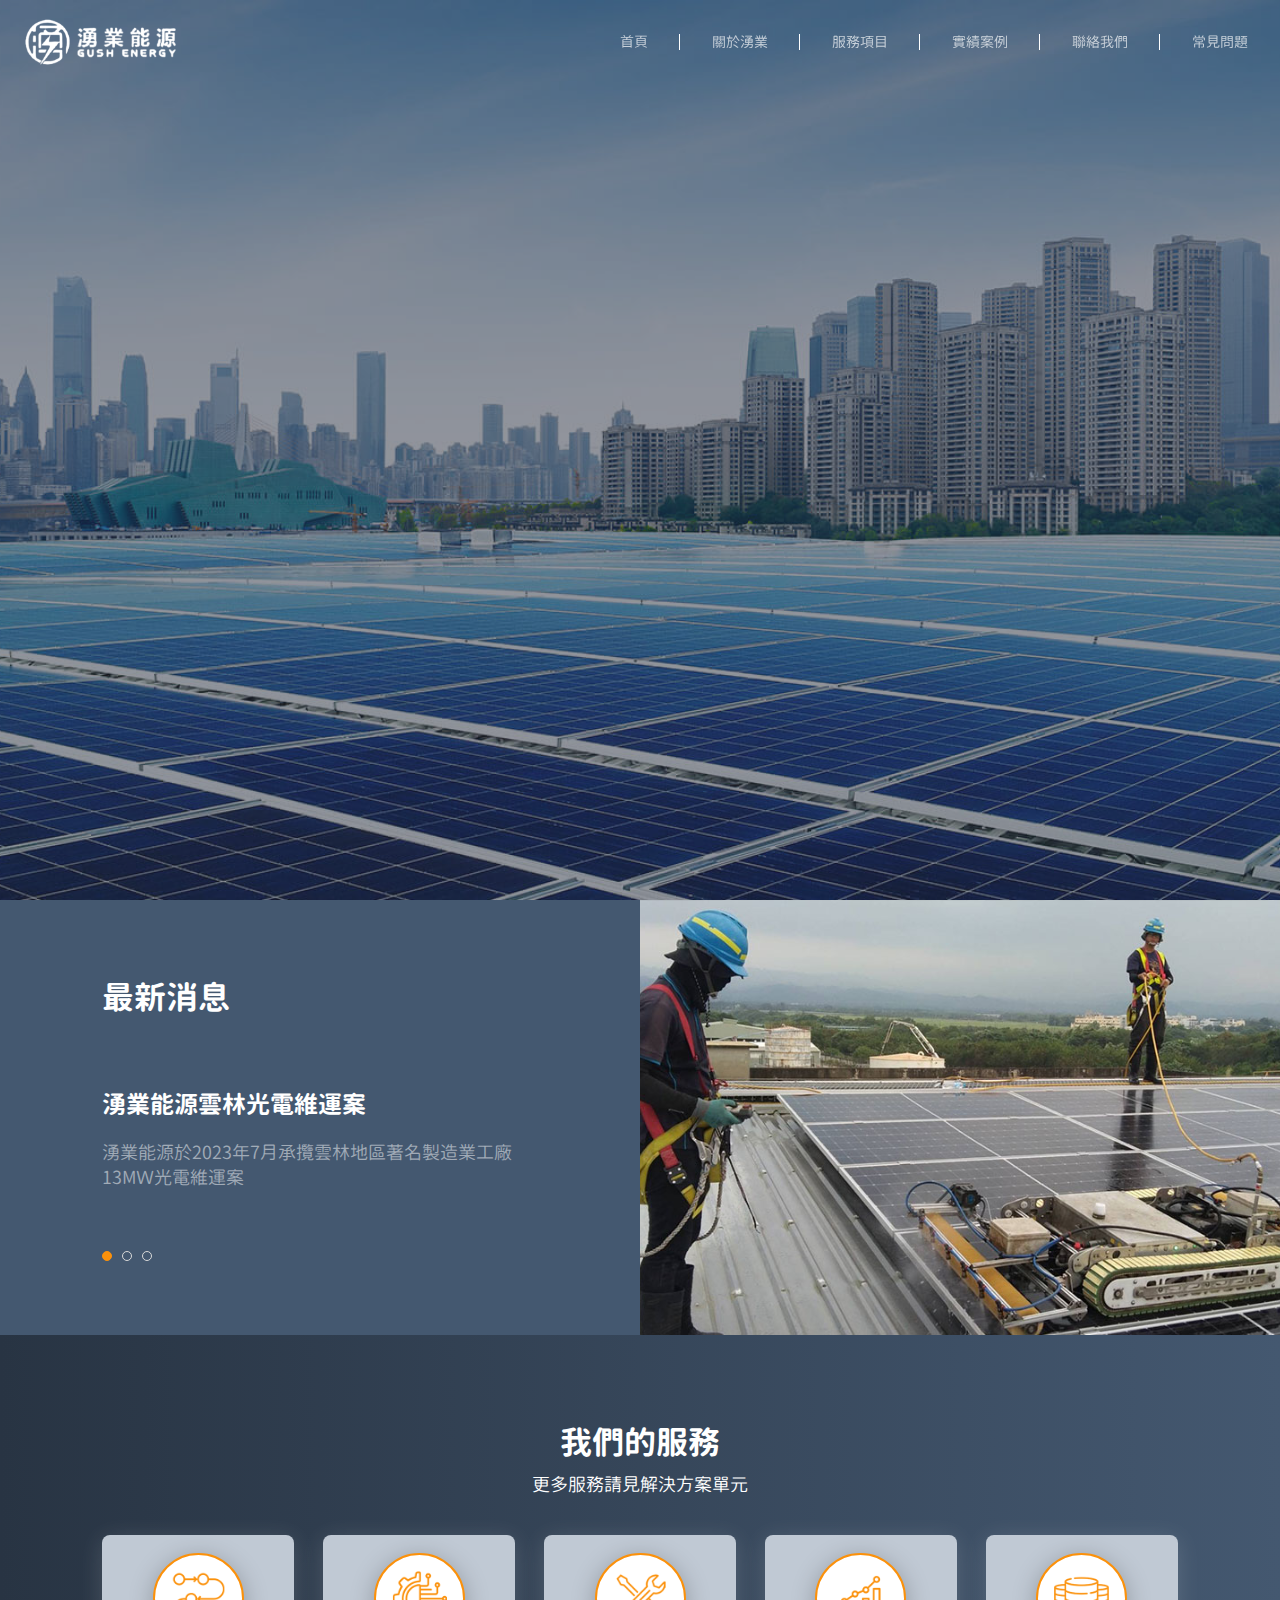
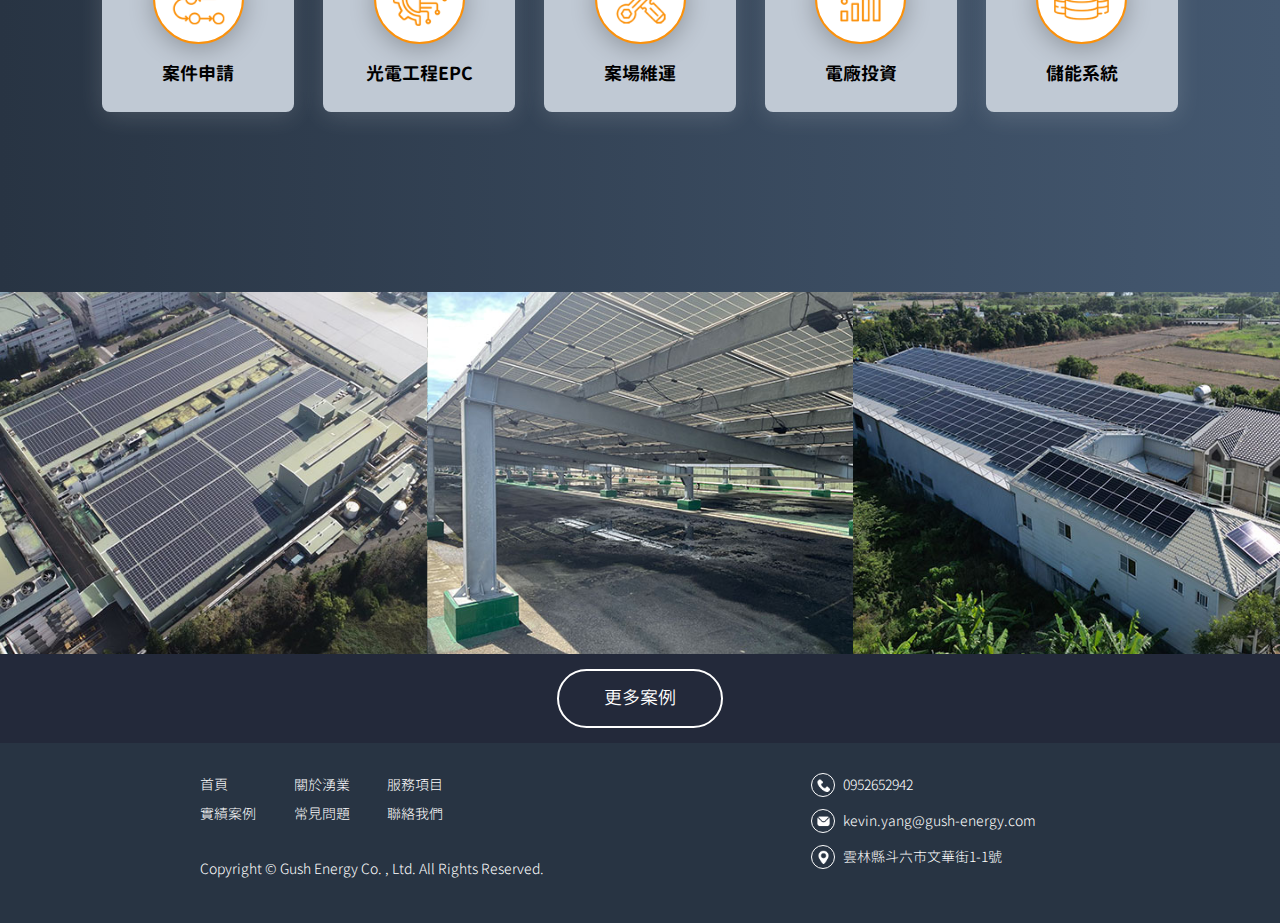
==== commit 452f19af: "Updates" ====
--- a/index.html
+++ b/index.html
@@ -14,18 +14,19 @@
 <link rel="stylesheet" href="https://fonts.googleapis.com/css2?family=Noto+Sans+TC:wght@100;400;700&display=swap">
 <link rel="preload" as="fetch" crossorigin="anonymous" href="/_payload.json">
 <style>a,abbr,acronym,address,applet,article,aside,audio,b,big,blockquote,body,canvas,caption,center,cite,code,dd,del,details,dfn,div,dl,dt,em,embed,fieldset,figcaption,figure,footer,form,h1,h2,h3,h4,h5,h6,header,hgroup,html,i,iframe,img,ins,kbd,label,legend,li,mark,menu,nav,object,ol,output,p,pre,q,ruby,s,samp,section,small,span,strike,strong,sub,summary,sup,table,tbody,td,tfoot,th,thead,time,tr,tt,u,ul,var,video{border:0;font-size:100%;margin:0;outline:0;padding:0;vertical-align:baseline}article,aside,details,figcaption,figure,footer,header,hgroup,menu,nav,section{display:block}ol,ul{list-style:none}@font-face{font-display:fallback;font-family:Gen Jyuu Gothic;font-style:normal;font-weight:100;src:url(/_nuxt/GenJyuuGothic-ExtraLight.8fc9bc1f.woff2) format("woff2"),url(/_nuxt/GenJyuuGothic-ExtraLight.6628eb41.woff) format("woff")}@font-face{font-display:fallback;font-family:Gen Jyuu Gothic;font-style:normal;font-weight:300;src:url(/_nuxt/GenJyuuGothic-Light.ec94a4a6.woff2) format("woff2"),url(/_nuxt/GenJyuuGothic-Light.92b426f3.woff) format("woff")}@font-face{font-display:fallback;font-family:Gen Jyuu Gothic;font-style:normal;font-weight:400;src:url(/_nuxt/GenJyuuGothic-Normal.b845354b.woff2) format("woff2"),url(/_nuxt/GenJyuuGothic-Normal.47e9ec41.woff) format("woff")}@font-face{font-display:fallback;font-family:Gen Jyuu Gothic;font-style:normal;font-weight:500;src:url(/_nuxt/GenJyuuGothic-Medium.4812da3d.woff2) format("woff2"),url(/_nuxt/GenJyuuGothic-Medium.a9d908c6.woff) format("woff")}@font-face{font-display:fallback;font-family:Gen Jyuu Gothic;font-style:normal;font-weight:700;src:url(/_nuxt/GenJyuuGothic-Bold.aff1a10e.woff2) format("woff2"),url(/_nuxt/GenJyuuGothic-Bold.7f5679e3.woff) format("woff")}@font-face{font-display:fallback;font-family:Gen Jyuu Gothic;font-style:normal;font-weight:900;src:url(/_nuxt/GenJyuuGothic-Heavy.e1bffc74.woff2) format("woff2"),url(/_nuxt/GenJyuuGothic-Heavy.512b9928.woff) format("woff")}*,:after,:before{box-sizing:border-box}html{scroll-behavior:smooth}body,html{font-family:Gen Jyuu Gothic,Noto Sans TC,Microsoft JhengHei,Arial,sans-serif;font-size:16px;font-weight:400;line-height:1.7;position:relative}a{text-decoration:none}ol,ul{padding-left:0}ul{list-style:disc}ol{list-style:decimal}li{color:#000}table{border-collapse:collapse;border-spacing:0}img{height:auto;max-width:100%}button{background:none;border:none}.container{margin:0 auto;max-width:980px;width:100%}@media (max-width:1199px){.container{padding:0 20px}}@media (max-width:768px){.container{padding:0 15px}}.page{background-color:#2c3848;min-height:calc(100vh - 180px);padding:83px 0 0}@media (max-width:768px){.page{min-height:auto}}.page__title{font-size:1.5rem;line-height:1.25}.page__text,.page__title{color:#fff;text-align:center}.page__text{font-size:.875rem;margin-top:24px}.page__kv{background-position:50%;background-size:cover;height:0;padding-bottom:15.6%;position:relative;width:100%}@media (max-width:1024px){.page__kv{padding-bottom:20.6%}}@media (max-width:768px){.page__kv{padding-bottom:25.6%}}@media (max-width:575px){.page__kv{padding-bottom:41.6%}}.page__kv:before{background-color:#000;content:"";display:block;height:100%;left:0;opacity:.75;position:absolute;top:0;width:100%;z-index:1}.page__kv__content{left:0;margin:auto;position:absolute;right:0;top:50%;transform:translateY(-50%);z-index:2}@media (max-width:768px){.page__kv__content{padding:0 24px}}.page__kv__title{color:#fff;font-size:1.5rem;line-height:1.25;text-align:center}.page__kv__text{color:#fff;font-size:.875rem;margin-top:24px;text-align:center}@media (max-width:768px){.page__kv__text{margin-top:16px}}@media (max-width:575px){.page__kv__text--mobilesnap{display:block}}.btn{border:2px solid #fff;border-radius:100px;color:#fff;cursor:pointer;display:inline-block;font-size:1.125rem;padding:12px 45px}@media (max-width:575px){.btn{font-size:1rem;width:calc(100% - 48px)}}.btn.formbtn{background-color:#fb910b;border:2px solid #fb910b}@media (max-width:575px){.btn.formbtn{width:100%}}.btn:hover{opacity:.8}.accordion__item{margin-top:24px}.accordion__item:first-child{margin-top:12px}.accordion__header{align-items:center;background-color:#445870;border-radius:8px;cursor:pointer;display:flex;padding:9px 12px}.accordion__header__text{color:#fff;flex:1;font-size:.875rem;font-weight:400;padding-right:15px}.accordion__header__arrow{height:30px;transform:rotate(0deg);transition:transform .4s;width:30px}.accordion__header__arrow.active{transform:rotate(-180deg)}.accordion__body{color:#c0c9d4;font-size:.875rem;margin-top:12px;overflow:hidden}.header{left:0;padding:18px 0 18px 24px;position:fixed;top:0;width:100%;z-index:100}.header:after{background-color:#fff;content:"";height:100%;left:0;position:absolute;top:-100%;transition:all .4s ease-in-out;width:100%;z-index:1}.header.scroll-active:after{top:0}.header.scroll-active .header__logo--origin{opacity:0}.header.scroll-active .header__logo--active{opacity:1}.header.scroll-active .nav__menu__link{color:#445870}@media (max-width:768px){.header.scroll-active .nav__menu__link{color:#fff;opacity:.7;transition:opacity .4s ease-in-out}.header.scroll-active .nav__menu__link:hover{opacity:1}}.header.scroll-active .nav__menu__item:after,.header.scroll-active .nav__toggle__line{background-color:#445870}.header__content{align-items:center;display:flex;justify-content:space-between;position:relative;z-index:2}.header__logo{height:47px;position:relative;width:160px}.header__logo--active,.header__logo--origin{left:0;position:absolute;top:0;transition:opacity .4s ease-in-out}.header__logo--origin{opacity:1}.header__logo--active{opacity:0}.nav__toggle{display:none;position:relative;z-index:50}@media (max-width:768px){.nav__toggle{display:block;padding-right:24px;transform:translateY(-2px)}}.nav__toggle__line{border-radius:100px;display:block;height:3px;margin-top:7px;transition:all .5s;width:30px}.nav__toggle.active .nav__toggle__line,.nav__toggle__line{background-color:#fff}.nav__toggle.active .nav__toggle__line:first-child{transform:translateY(10px) rotate(135deg)}.nav__toggle.active .nav__toggle__line:nth-child(2){opacity:0;transform:translateX(30px)}.nav__toggle.active .nav__toggle__line:nth-child(3){transform:translateY(-10px) rotate(-135deg)}@media (max-width:768px){.nav__menu{background-color:#23293a;height:0;left:0;opacity:0;overflow-x:hidden;overflow-y:auto;position:fixed;top:0;transition:opacity .35s,visibility .35s,height .35s;visibility:hidden;width:100%}.nav__menu.active{height:100%;opacity:1;visibility:visible}.nav__menu.active .nav__menu__item{animation:headerFadeInRight .5s ease forwards;animation-delay:.35s}.nav__menu.active .nav__menu__item:nth-of-type(2){animation-delay:.4s}.nav__menu.active .nav__menu__item:nth-of-type(3){animation-delay:.45s}.nav__menu.active .nav__menu__item:nth-of-type(4){animation-delay:.5s}.nav__menu.active .nav__menu__item:nth-of-type(5){animation-delay:.55s}.nav__menu.active .nav__menu__item:nth-of-type(6){animation-delay:.6s}}.nav__menu__list{display:flex;list-style:none}@media (max-width:768px){.nav__menu__list{flex-direction:column;transform:translateY(70px);width:100%}}.nav__menu__item{padding:0 32px;position:relative}@media (max-width:1024px){.nav__menu__item{padding:0 16px}}@media (max-width:768px){.nav__menu__item{opacity:0;padding:16px 24px;text-align:center}}.nav__menu__item:after{background-color:#fff;content:"";height:16px;position:absolute;right:0;top:50%;transform:translateY(-50%);width:1px}@media (max-width:768px){.nav__menu__item:after{display:none}}.nav__menu__item:last-child:after{display:none}.nav__menu__link{color:#fff;font-size:.875rem;opacity:.7;text-decoration:none;transition:opacity .3s}@media (max-width:768px){.nav__menu__link{display:block;font-size:1.5rem}}.nav__menu__link:hover{opacity:1}@keyframes headerFadeInRight{0%{left:20%;opacity:0}to{left:0;opacity:.7}}.footer{background-color:#283443;color:#fff;font-size:.875rem;font-weight:300}.footer__container{padding:30px 15.59%}@media (max-width:1199px){.footer__container{padding:30px 5%}}@media (max-width:768px){.footer__container{padding:32px 24px 45px}}.footer__main{align-items:flex-start;display:flex;flex-wrap:wrap;justify-content:space-between}.footer__menu{display:flex;flex-wrap:wrap;width:32%}@media (max-width:768px){.footer__menu{width:100%}}.footer__menu__link{color:#fff;margin-bottom:5px;width:33.33333%}.footer__menu__link:hover{font-weight:700}@media (max-width:768px){.footer__menu__link{margin-bottom:15px}}.footer__contact{list-style:none;padding-right:5%}@media (max-width:768px){.footer__contact{margin-top:20px;padding-right:0;width:100%}}.footer__contact__item{display:flex;margin-top:12px}.footer__contact__item:first-child{margin-top:0}.footer__contact__icon{align-items:center;border:1px solid #fff;border-radius:99em;display:flex;height:24px;justify-content:center;margin-right:8px;width:24px}.footer__contact__icon img{margin:auto;width:13px}.footer__contact__text{color:#fff}.footer__copyright{transform:translateY(-12px)}@media (max-width:768px){.footer__copyright{margin-top:40px;text-align:center;transform:translateY(0)}}input,input[type=email],input[type=text],select,textarea{background-color:#445870;border:1px solid hsla(0,0%,100%,.1);border-radius:8px;box-sizing:border-box;color:#fff;font-family:Gen Jyuu Gothic,Noto Sans TC,Microsoft JhengHei,Arial,sans-serif;font-size:.875rem;outline:none;padding:12px 15px;transition:border .4s ease-in-out;width:100%}input::-moz-placeholder,input[type=email]::-moz-placeholder,input[type=text]::-moz-placeholder,select::-moz-placeholder,textarea::-moz-placeholder{color:#c0c9d4;font-size:.75rem}input::placeholder,input[type=email]::placeholder,input[type=text]::placeholder,select::placeholder,textarea::placeholder{color:#c0c9d4;font-size:.75rem}input:focus,input[type=email]:focus,input[type=text]:focus,select:focus,textarea:focus{border:1px solid hsla(0,0%,100%,.8)}.form__item{margin-top:24px}.form__label{color:#fff;display:block;font-size:.875rem;font-weight:700;margin-bottom:12px}.form__btn{margin-top:32px;text-align:center}.fade-about-enter-active,.fade-about-leave-active{transition:opacity .4s ease-in-out}.fade-about-enter-from,.fade-about-leave-to{opacity:0}.scale-kv-enter-from,.scale-kv-leave-to{opacity:.95;transform:scale(1)}.scale-kv-enter-active,.scale-kv-leave-active{transition:all 5s ease-in-out}.scale-kv-enter-to,.scale-kv-leave-from{opacity:1;transform:scale(1.1)}@keyframes kvImageFirst{0%{opacity:.95;transform:scale(1)}to{opacity:1;transform:scale(1.1)}}@keyframes kvTextAni{0%{opacity:.1;transform:scale(.7)}to{opacity:1;transform:scale(1)}}.index__kv{color:#fff;line-height:1.25;position:relative;text-align:center}.index__kv__pic{height:100vh;overflow:hidden;position:relative;width:100%}.index__kv__pic:after{background:#23293a;content:"";display:block;opacity:.5}.index__kv__image,.index__kv__pic:after{height:100%;left:0;position:absolute;top:0;width:100%}.index__kv__image{animation-duration:5s;animation-fill-mode:forwards;animation-name:kvImageFirst;background-position:50%;background-size:cover}.index__kv__container{align-items:center;display:flex;flex-direction:column;height:100%;justify-content:center;left:0;line-height:1.4;position:absolute;top:0;width:100%}@media (max-width:768px){.index__kv__container{line-height:1.25;padding:0 24px}}.index__kv__btn,.index__kv__description,.index__kv__title{animation-duration:2.5s;animation-fill-mode:forwards;animation-name:kvTextAni;animation-timing-function:ease;opacity:0}.index__kv__title{animation-delay:.25s;font-size:3.375rem;letter-spacing:5.4px}@media (max-width:768px){.index__kv__title{font-size:2.6875rem}}@media (max-width:575px){.index__kv__title{font-size:2rem}}.index__kv__description{animation-delay:.25s;font-size:1.5rem;letter-spacing:2.4px;margin-top:15px}@media (max-width:768px){.index__kv__description{font-size:1.375rem;margin-top:12px}}@media (max-width:575px){.index__kv__description{font-size:1.25rem}}.index__kv__btn{animation-delay:.5s;margin-top:40px}@media (max-width:768px){.index__kv__btn{margin-top:25px;width:100%}}.index__about{background-color:#445870;display:flex;width:100%}@media (max-width:768px){.index__about{flex-direction:column-reverse;flex-wrap:wrap}}.index__about__info{width:50%}@media (max-width:768px){.index__about__info{width:100%}}.index__about__container{margin:0 auto;padding:70px 16%}@media (max-width:1199px){.index__about__container{padding:70px 10%}}@media (max-width:768px){.index__about__container{padding:32px 24px 50px;text-align:center}}.index__about__title{color:#fff;font-size:2rem}@media (max-width:575px){.index__about__title{font-size:1.5rem}}.index__about__subtitle{color:#fff;font-size:1.5rem;margin-top:60px;position:relative}@media (max-width:768px){.index__about__subtitle{margin-top:12px}}@media (max-width:575px){.index__about__subtitle{font-size:1.125rem}}.index__about__subtitle span{height:100%;left:0;position:absolute;top:0;width:100%}.index__about__text{color:hsla(0,0%,100%,.5);font-size:1.125rem;line-height:1.4;margin-top:15px}@media (max-width:768px){.index__about__text{margin-top:12px}}@media (max-width:575px){.index__about__text{font-size:.875rem}}.index__about__link{color:#fb910b;display:inline-block;font-size:1.125rem;margin-top:32px;transition:opacity .3s}@media (max-width:768px){.index__about__link{margin-top:20px}}.index__about__link:hover{opacity:.9}.index__about__link:hover .index__about__icon{transform:translateX(2px)}.index__about__icon{transition:transform .3s;width:9px}.index__about__pagination{display:flex;flex-wrap:wrap;list-style:none;margin-top:60px}@media (max-width:768px){.index__about__pagination{justify-content:center;margin-top:40px}}.index__about__pagination__item{border:1px solid #d9d9d9;border-radius:20px;cursor:pointer;height:10px;margin-right:10px;width:10px}.index__about__pagination__item.active{background-color:#fb910b;border:1px solid #fb910b}.index__about__pic{padding-bottom:34%;position:relative;width:50%}@media (max-width:768px){.index__about__pic{padding-bottom:67.5%;width:100%}}.index__about__image{background-position:50%;background-size:cover;height:100%;left:0;position:absolute;top:0;width:100%}.index__service{background:linear-gradient(90deg,#283443,#445870)}.index__service__container{color:#fff;margin:0 auto;max-width:84%;padding:80px 0 180px;text-align:center}@media (max-width:1199px){.index__service__container{max-width:90%}}@media (max-width:768px){.index__service__container{max-width:100%;padding:45px 24px 60px}}.index__service__title{font-size:2rem}@media (max-width:575px){.index__service__title{font-size:1.5rem}}.index__service__text{font-size:1.125rem}.index__case{background-color:#23293a}.index__case__main{display:flex;list-style:none}@media (max-width:768px){.index__case__main{flex-wrap:wrap}}.index__case__item{width:33.33333%}@media (max-width:768px){.index__case__item{width:100%}}.index__case__image{background-position:50%;background-size:cover;height:0;padding-bottom:85%;position:relative;width:100%}.index__case__image:after{background-color:#000;content:"";display:block;height:100%;left:0;opacity:0;position:absolute;top:0;transition:opacity .4s ease-in-out;width:100%;z-index:1}@media (max-width:768px){.index__case__image:after{opacity:.45}}.index__case__image:hover:after{opacity:.65}.index__case__image:hover .index__case__textarea{opacity:1}.index__case__textarea{opacity:0;padding:0 24%;position:absolute;text-align:center;top:50%;transform:translateY(-50%);transition:opacity .4s ease-in-out;width:100%;z-index:2}@media (max-width:1199px){.index__case__textarea{padding:0 15%}}@media (max-width:768px){.index__case__textarea{opacity:1;padding:0 24px}}.index__case__title{color:#fff;font-size:1.125rem}.index__case__text{color:hsla(0,0%,100%,.75);font-size:.875rem}.index__case__btn{padding:15px 0;text-align:center}@media (max-width:575px){.index__case__btn{padding:15px 24px}}.about__vision__container{margin:0 auto;max-width:68.4%;padding:50px 0}@media (max-width:1199px){.about__vision__container{max-width:90%}}@media (max-width:768px){.about__vision__container{max-width:100%;padding:50px 24px}}.about__vision__text{color:#c0c9d4;font-size:1rem;margin-top:16px;text-align:center}@media (max-width:768px){.about__vision__text{font-size:.875rem;text-align:justify}}.about__vision__pic{margin-top:32px}.about__features{background-color:#26303c}.about__features__container{margin:0 auto;max-width:68.4%;padding:50px 0 55px}@media (max-width:1199px){.about__features__container{max-width:90%}}@media (max-width:768px){.about__features__container{max-width:100%;padding:50px 24px 55px}}.about__features__content{align-items:center;display:flex;flex-wrap:wrap;position:relative}@media (max-width:768px){.about__features__content{flex-direction:column}}.about__features__mark{color:#26303c;font-weight:700;line-height:1;opacity:.25;position:absolute;right:0;text-shadow:1px 0 0 #c0c9d4,-1px 0 0 #c0c9d4,0 1px 0 #c0c9d4,0 -1px 0 #c0c9d4;top:50%;transform:translateY(-50%);z-index:1}@media (max-width:768px){.about__features__mark{font-size:40vmax;left:0;margin:auto;right:0;text-align:center}}.about__features__head{height:0;margin-right:5%;padding-bottom:30%;position:relative;width:30%;z-index:2}@media (max-width:1024px){.about__features__head{padding-bottom:38%;width:38%}}@media (max-width:768px){.about__features__head{margin-right:0;padding-bottom:50%;width:50%}}@media (max-width:575px){.about__features__head{padding-bottom:80%;width:80%}}.about__features__headlist{display:flex;flex-wrap:wrap;left:0;list-style:none;margin:auto;position:absolute;right:0;top:50%;transform:translateY(-50%) rotate(45deg);width:80%}.about__features__headitem{background-color:#445870;border-radius:16px;height:0;margin:4%;padding-bottom:42%;position:relative;text-align:center;transition:all .4s;width:42%}.about__features__headitem:first-child{order:0}.about__features__headitem:nth-child(2){order:2}.about__features__headitem:nth-child(3){order:1}.about__features__headitem:nth-child(4){order:3}.about__features__headitem.active,.about__features__headitem:hover{background-color:#fb910b}.about__features__headitem.active .about__features__headnum,.about__features__headitem:hover .about__features__headnum{color:#fff;text-shadow:none}.about__features__headcontent{left:-5%;margin:auto;position:absolute;right:0;top:45%;transform:translateY(-50%) rotate(-45deg)}.about__features__headnum{color:#445870;display:block;font-size:2.25rem;font-weight:700;line-height:1.25;text-shadow:1px 0 0 hsla(0,0%,100%,.5),-1px 0 0 hsla(0,0%,100%,.5),0 1px 0 hsla(0,0%,100%,.5),0 -1px 0 hsla(0,0%,100%,.5)}.about__features__headtitle{color:#fff;display:block;font-size:.875rem}.about__features__body{flex:1;position:relative;z-index:2}.about__features__bodycontent{margin-top:-45px}@media (max-width:768px){.about__features__bodycontent{margin-top:24px}}.about__features__bodytitle{text-align:left}@media (max-width:768px){.about__features__bodytitle{text-align:center}}.about__features__bodytext{color:#c0c9d4;font-size:.875rem;margin-top:16px;width:90%}@media (max-width:768px){.about__features__bodytext{width:100%}}.about__cooperate__container{margin:0 auto;max-width:55.555%;padding:50px 0 55px}@media (max-width:1199px){.about__cooperate__container{max-width:90%}}@media (max-width:768px){.about__cooperate__container{max-width:100%;padding:50px 24px 55px}}.about__cooperate__list{align-items:center;display:flex;flex-wrap:wrap;justify-content:center;list-style:none}@media (max-width:768px){.about__cooperate__list{justify-content:flex-start}}.about__cooperate__item{margin-right:6.25%;margin-top:32px;text-align:center;width:15%}@media (max-width:768px){.about__cooperate__item{margin-right:24px;margin-top:24px;width:calc(50% - 12px)}.about__cooperate__item:nth-child(2n){margin-right:0}}.about__cooperate__item:nth-child(5n){margin-right:0}@media (max-width:768px){.about__cooperate__item:nth-child(5n){margin-right:24px}}.about__cooperate__item:last-child{margin-right:0}.contact__container{margin:0 auto;max-width:66.66666%;padding:32px 0 55px}@media (max-width:1199px){.contact__container{max-width:90%}}@media (max-width:768px){.contact__container{max-width:100%;padding:32px 24px 55px}}.contact__form__content{align-items:center;display:flex;flex-wrap:wrap;width:100%}@media (max-width:768px){.contact__form__content{align-items:stretch;flex-direction:column}}.contact__form__col{flex:1}.contact__form__col:first-child{margin-right:2.2%}@media (max-width:768px){.contact__form__col:first-child{margin-right:0}}@keyframes tab-transition{0%{opacity:0}to{opacity:1}}.qa__container{margin:0 auto;max-width:47.5%;padding:50px 0 70px}@media (max-width:1199px){.qa__container{max-width:90%}}@media (max-width:768px){.qa__container{max-width:100%;padding:50px 24px 70px}}.qa__content{overflow:hidden}.qa__content__head{-webkit-overflow-scrolling:touch;overflow-x:auto}.qa__content__headlist{list-style:none;margin-bottom:12px;text-align:center;white-space:nowrap}.qa__content__headitem{color:#c0c9d4;display:inline-block;font-size:.875rem;margin:0 15px;transition:color .4s ease-in-out;vertical-align:top}.qa__content__headitem:after{background-color:#fb910b;content:"";display:block;height:1px;margin-top:6px;opacity:0;transition:opacity .4s ease-in-out;width:100%}.qa__content__headitem.active{color:#fb910b}.qa__content__headitem.active:after{opacity:1}.service__list{display:flex;justify-content:space-between;list-style:none;margin-top:35px}@media (max-width:1024px){.service__list{flex-wrap:wrap;justify-content:center;margin-top:0}}@media (max-width:768px){.service__list{justify-content:flex-start;margin-top:0}}.service__item{background-color:#c0c9d4;border-radius:8px;box-shadow:0 4px 24px 0 hsla(0,0%,100%,.15);margin-right:2.7%;padding:18px 15px 22px;position:relative;transition:all .4s ease-in-out;width:17.84%}@media (max-width:1024px){.service__item{margin-right:2%;margin-top:35px;width:32%}}@media (max-width:768px){.service__item{align-items:center;display:flex;margin-right:0;margin-top:24px;padding:12px 16px;width:calc(50% - 12px)}}@media (max-width:575px){.service__item{margin-top:16px}}.service__item:last-child{margin-right:0}@media (max-width:1024px){.service__item:nth-child(3){margin-right:0}}@media (max-width:768px){.service__item:nth-child(odd){margin-right:24px}}.service__item.active,.service__item:hover{background-color:#fff;box-shadow:0 24px 36px 0 rgba(0,0,0,.5)}.service__itempic{align-items:center;background-color:#fff;border:2px solid #fb910b;border-radius:100%;box-shadow:0 5px 25px 0 rgba(0,0,0,.25);display:flex;height:91px;justify-content:center;margin:0 auto;position:relative;width:91px}@media (max-width:575px){.service__itempic{border:1px solid #fb910b;height:48px;width:48px}}.service__itempic img{width:55px}@media (max-width:575px){.service__itempic img{width:30px}}.service__itemtextarea{margin-top:20px}@media (max-width:768px){.service__itemtextarea{flex:1;margin-top:3px;padding-left:12px;text-align:left;width:auto}}.service__itemtitle{font-size:1.25rem;margin-top:-5px}@media (max-width:1500px){.service__itemtitle{font-size:1.125rem}}@media (max-width:575px){.service__itemtitle{font-size:.875rem;line-height:1.2}}.service__itemlink{height:100%;left:0;position:absolute;top:0;width:100%}.service__info{position:relative;z-index:5}.service__info__container{color:#fff;margin:0 auto;max-width:84%;padding:10px 0 45px;text-align:center}@media (max-width:1199px){.service__info__container{max-width:90%}}@media (max-width:768px){.service__info__container{max-width:100%;padding:15px 24px 40px}}.service__epc{background-image:url(/_nuxt/service_epc_bg.dba15a25.jpg);background-position:50%;background-size:cover;height:0;padding-bottom:26.1%;position:relative;width:100%}@media (max-width:1199px){.service__epc{height:auto;padding-bottom:0}}@media (max-width:768px){.service__epc{background-image:url(/_nuxt/service_epc_bg_m.cff23df0.jpg)}}.service__epc:after{background-color:rgba(0,0,0,.75);content:"";height:100%;left:0;position:absolute;top:0;width:100%;z-index:1}.service__epc--top{height:97px;left:0;position:absolute;right:0;top:-97px;width:100%}.service__epc__container{margin:0 auto;max-width:65.55%;padding:90px 0 125px;position:relative;z-index:2}@media (max-width:1199px){.service__epc__container{max-width:90%;padding:125px 0}}@media (max-width:768px){.service__epc__container{max-width:100%;padding:70px 24px 130px}}.service__epc__info{width:50%}@media (max-width:768px){.service__epc__info{width:100%}}.service__epc__title{font-size:2rem;text-align:left}@media (max-width:768px){.service__epc__title{font-size:1.5rem;text-align:center}}.service__epc__text{color:hsla(0,0%,100%,.75);font-size:.875rem;margin-top:30px}.service__apply__container{margin:0 auto;max-width:1365px;padding:50px 0 130px}@media (max-width:1500px){.service__apply__container{max-width:1024px}}@media (max-width:1199px){.service__apply__container{max-width:90%}}@media (max-width:768px){.service__apply__container{max-width:100%;padding:45px 0 75px}}.service__apply__title{font-size:2rem}@media (max-width:768px){.service__apply__title{font-size:1.5rem}}.service__apply__content{position:relative}.service__apply__list{display:flex;flex-wrap:wrap;justify-content:center;list-style:none;position:relative;z-index:2}@media (max-width:768px){.service__apply__list{padding-top:30px}}.service__apply__item{margin:0 42px;padding:50px 0 0;width:160px}@media (max-width:1500px){.service__apply__item{margin:0 32px;width:120px}}@media (max-width:1024px){.service__apply__item{margin:0 3%;width:14%}}@media (max-width:768px){.service__apply__item{padding:28px 0 0}}@media (max-width:575px){.service__apply__item{margin:20px;padding:0;width:20%}}@media (max-width:420px){.service__apply__item{width:80px}}@media (max-width:420px) and (max-width:370px){.service__apply__item{width:20%}}.service__apply__item:nth-child(3) .service__apply__icon--hover,.service__apply__item:nth-child(3) .service__apply__icon--origin{transform:translateY(-50%) translateX(6px)}@media (max-width:768px){.service__apply__item:nth-child(3) .service__apply__icon--hover,.service__apply__item:nth-child(3) .service__apply__icon--origin{transform:translateY(-50%) translateX(3px)}}.service__apply__item:nth-child(5) .service__apply__icon--hover,.service__apply__item:nth-child(5) .service__apply__icon--origin{transform:translateY(-50%) translateX(4px)}@media (max-width:768px){.service__apply__item:nth-child(5) .service__apply__icon--hover,.service__apply__item:nth-child(5) .service__apply__icon--origin{transform:translateY(-50%) translateX(2px)}}.service__apply__item:nth-child(8) .service__apply__icon--hover,.service__apply__item:nth-child(8) .service__apply__icon--origin{transform:translateY(-50%) translateX(5px)}@media (max-width:768px){.service__apply__item:nth-child(8) .service__apply__icon--hover,.service__apply__item:nth-child(8) .service__apply__icon--origin{transform:translateY(-50%) translateX(3px)}}.service__apply__body{background-color:#fff;border-radius:100%;height:0;padding-bottom:100%;position:relative;transition:all .4s ease-in-out;width:100%}.service__apply__body:hover{background-color:#fb910b;box-shadow:0 25px 25px 0 rgba(0,0,0,.5)}.service__apply__body:hover .service__apply__num{background-color:#fff;color:#fb910b}.service__apply__body:hover .service__apply__icon--origin{opacity:0}.service__apply__body:hover .service__apply__icon--hover{opacity:1}.service__apply__icon{height:100%;left:0;position:absolute;top:0;width:100%}.service__apply__icon--hover,.service__apply__icon--origin{left:0;margin:auto;max-width:44%;position:absolute;right:0;top:50%;transform:translateY(-50%);transition:opacity .4s ease-in-out}.service__apply__icon--hover{opacity:0}.service__apply__num{align-items:center;background-color:#fb910b;border-radius:99em;color:#fb910b;display:flex;font-size:1.5rem;font-weight:900;height:60px;justify-content:center;left:-4px;position:absolute;text-shadow:1px 0 #fff,1px 1px #fff,1px -1px #fff,0 1px #fff,0 -1px #fff,-1px 0 #fff,-1px 1px #fff,-1px -1px #fff,0 -1.5px #fff;top:-12px;transition:all .4s ease-in-out;width:60px}@media (max-width:1500px){.service__apply__num{height:47px;width:47px}}@media (max-width:1024px){.service__apply__num{height:42px;width:42px}}@media (max-width:768px){.service__apply__num{font-size:1.25rem;height:36px;width:36px}}@media (max-width:575px){.service__apply__num{left:-8px;top:-8px}}.service__apply__head{color:#fff;font-size:1.25rem;font-weight:700;margin-top:16px;position:relative;text-align:center}@media (max-width:768px){.service__apply__head{font-size:.875rem;margin-top:8px}}.service__apply__extend{background-color:#1f2c3a;border-radius:100%;height:96px;position:absolute;right:-42px;top:-32px;width:96px}@media (max-width:1500px){.service__apply__extend{height:80px;right:-40px;top:-36px;width:80px}}@media (max-width:1024px){.service__apply__extend{height:65px;right:-30px;top:-30px;width:65px}}@media (max-width:768px){.service__apply__extend{height:52px;right:-20px;top:-24px;width:52px}}.service__apply__extendcontent{align-items:center;display:flex;flex-direction:column;height:100%;justify-content:center;left:0;margin:auto;position:absolute;right:0;text-align:center;top:50%;transform:translateY(-50%);width:100%}.service__apply__extendicon{width:34%}@media (max-width:1500px){.service__apply__extendicon{width:28px}}@media (max-width:1024px){.service__apply__extendicon{transform:translateY(6px);width:20px}}.service__apply__extendhead{color:#fff;font-size:.875rem;font-weight:700;position:relative}@media (max-width:1500px){.service__apply__extendhead{margin-top:-5px}}@media (max-width:768px){.service__apply__extendhead{font-size:.75rem;margin-top:-2px}}.service__work{background-color:#212b39}.service__work__container{margin:0 auto;max-width:65.55%;padding:60px 0 105px}@media (max-width:1199px){.service__work__container{max-width:90%}}@media (max-width:768px){.service__work__container{max-width:100%;padding:48px 0}}.service__work__title{font-size:2rem}@media (max-width:768px){.service__work__title{font-size:1.5rem}}.service__work__content{display:flex;flex-wrap:wrap}@media (max-width:768px){.service__work__content{flex-direction:column}}.service__work__contentinfo{flex:1;margin-right:8.8%}@media (max-width:1024px){.service__work__contentinfo{margin-right:5%}}@media (max-width:768px){.service__work__contentinfo{margin-right:0;padding:0 24px}}.service__work__contentpic{flex:1}@media (max-width:768px){.service__work__contentpic{margin-top:24px}}.service__work__contentpic img{height:230px;-o-object-fit:cover;object-fit:cover;width:100%}@media (max-width:768px){.service__work__contentpic img{height:330px}}@media (max-width:575px){.service__work__contentpic img{height:270px}}@media (max-width:420px){.service__work__contentpic img{height:200px}}.service__work__title{text-align:left}@media (max-width:768px){.service__work__title{text-align:center}}.service__work__text{color:hsla(0,0%,100%,.75);margin-top:35px}@media (max-width:768px){.service__work__text{margin-top:24px}}.service__work__video{width:100%}.service__work__videoframe{margin-top:95px}@media (max-width:768px){.service__work__videoframe{margin-top:24px}}</style>
-<link rel="modulepreload" as="script" crossorigin href="/_nuxt/entry.89cc6480.js">
-<link rel="modulepreload" as="script" crossorigin href="/_nuxt/default.5e951378.js">
-<link rel="modulepreload" as="script" crossorigin href="/_nuxt/nuxt-link.c79f406c.js">
-<link rel="modulepreload" as="script" crossorigin href="/_nuxt/logo_active.0a10e58f.js">
-<link rel="modulepreload" as="script" crossorigin href="/_nuxt/index.57253ece.js">
-<link rel="modulepreload" as="script" crossorigin href="/_nuxt/ServiceMenu.552680ae.js">
-<link rel="modulepreload" as="script" crossorigin href="/_nuxt/useAssetHandle.7819642c.js">
-<link rel="prefetch" as="script" crossorigin href="/_nuxt/error-404.2e31a557.js">
-<link rel="prefetch" as="script" crossorigin href="/_nuxt/vue.f36acd1f.543ddc86.js">
-<link rel="prefetch" as="script" crossorigin href="/_nuxt/error-500.47c8c12f.js">
+<link rel="modulepreload" as="script" crossorigin href="/_nuxt/entry.3f1e1dd9.js">
+<link rel="modulepreload" as="script" crossorigin href="/_nuxt/default.78eff16b.js">
+<link rel="modulepreload" as="script" crossorigin href="/_nuxt/nuxt-link.fa76e7a4.js">
+<link rel="modulepreload" as="script" crossorigin href="/_nuxt/logo_active.c1358a20.js">
+<link rel="modulepreload" as="script" crossorigin href="/_nuxt/index.d38c0e33.js">
+<link rel="modulepreload" as="script" crossorigin href="/_nuxt/ServiceMenu.f2eb46a2.js">
+<link rel="modulepreload" as="script" crossorigin href="/_nuxt/useAssetHandle.759fe6d8.js">
+<link rel="prefetch" as="script" crossorigin href="/_nuxt/error-404.ca7edf4b.js">
+<link rel="prefetch" as="script" crossorigin href="/_nuxt/vue.f36acd1f.31385321.js">
+<link rel="prefetch" as="script" crossorigin href="/_nuxt/error-500.5c32f720.js">
 <link rel="prefetch" as="image" type="image/png" href="/_nuxt/logo.98cdfd9f.png">
 <link rel="prefetch" as="image" type="image/png" href="/_nuxt/logo_active.0dfb5951.png">
+<link rel="prefetch" as="image" type="image/jpeg" href="/_nuxt/DJI_0508.3e4d78dc.jpg">
 <link rel="prefetch" as="image" type="image/jpeg" href="/_nuxt/LINE_ALBUM_申騰空拍_231229_16.02981efb.jpg">
 <link rel="prefetch" as="image" type="image/jpeg" href="/_nuxt/about_vision_pic.507ce6a3.jpg">
 <link rel="prefetch" as="image" type="image/jpeg" href="/_nuxt/contact_kv.323d8903.jpg">
@@ -77,8 +78,8 @@
 <link rel="prefetch" as="image" type="image/jpeg" href="/_nuxt/service_epc_bg_m.cff23df0.jpg">
 <link rel="prefetch" as="image" type="image/jpeg" href="/_nuxt/service_pic.3581ca56.jpg">
 <link rel="prefetch" as="image" type="image/jpeg" href="/_nuxt/service_work_pic.74c25180.jpg">
-<script type="module" src="/_nuxt/entry.89cc6480.js" crossorigin></script>
+<script type="module" src="/_nuxt/entry.3f1e1dd9.js" crossorigin></script>
 <script id="unhead:payload" type="application/json">{"title":"湧業能源 GUSH ENERGY"}</script></head>
-<body ><div id="__nuxt"><div><header class="header"><div class="header__content"><a aria-current="page" href="/" class="router-link-active router-link-exact-active header__logo"><img class="header__logo--origin" src="/_nuxt/logo.98cdfd9f.png" alt="湧業能源"><img class="header__logo--active" src="/_nuxt/logo_active.0dfb5951.png" alt="湧業能源"></a><nav class="nav"><div class="nav__toggle"><span class="nav__toggle__line"></span><span class="nav__toggle__line"></span><span class="nav__toggle__line"></span></div><div class="nav__menu"><ul class="nav__menu__list"><li class="nav__menu__item"><a aria-current="page" href="/" class="router-link-active router-link-exact-active nav__menu__link">首頁</a></li><li class="nav__menu__item"><a href="/about" class="nav__menu__link">關於湧業</a></li><li class="nav__menu__item"><a href="/service" class="nav__menu__link">服務項目</a></li><li class="nav__menu__item"><a href="javascript:;" rel="noopener noreferrer" class="nav__menu__link">實績案例</a></li><li class="nav__menu__item"><a href="/contact" class="nav__menu__link">聯絡我們</a></li><li class="nav__menu__item"><a href="/qa" class="nav__menu__link">常見問題</a></li></ul></div></nav></div></header><!--[--><div class="index"><section class="index__kv"><div class="index__kv__pic"><div class="index__kv__image" style="background-image:url(/_nuxt/kv.97fd7e32.jpg);"></div></div><div class="index__kv__container"><h1 class="index__kv__title">與湧業能源<br>共創永續家園</h1><p class="index__kv__description">看不見的能源 看得見的改變</p><div class="index__kv__btn"><a href="/about" class="btn">深入了解</a></div></div></section><section class="index__about"><div class="index__about__info"><div class="index__about__container"><h2 class="index__about__title">最新消息</h2><h3 class="index__about__subtitle">湧業能源雲林光電維運案</h3><p class="index__about__text">湧業能源於2023年7月承攬雲林地區著名製造業工廠13MＷ光電維運案</p><ul class="index__about__pagination"><!--[--><li class="active index__about__pagination__item"></li><li class="index__about__pagination__item"></li><!--]--></ul></div></div><div class="index__about__pic"><div class="index__about__image" style="background-image:url(/_nuxt/index_news_pic1.ee12612e.jpg);"></div></div></section><section class="index__service"><div class="index__service__container"><h2 class="index__service__title">我們的服務</h2><p class="index__service__text">更多服務請見解決方案單元</p><ul class="service__list"><!--[--><li class="service__item"><div class="service__itempic"><img src="/_nuxt/index_service_icon1.059cc2b2.png" alt="案件申請"></div><div class="service__itemtextarea"><h3 class="service__itemtitle">案件申請</h3></div><a href="#" class="service__itemlink"></a></li><li class="service__item"><div class="service__itempic"><img src="/_nuxt/index_service_icon2.d4a94ef9.png" alt="光電工程EPC"></div><div class="service__itemtextarea"><h3 class="service__itemtitle">光電工程EPC</h3></div><a href="#" class="service__itemlink"></a></li><li class="service__item"><div class="service__itempic"><img src="/_nuxt/index_service_icon3.21306bea.png" alt="案場維運"></div><div class="service__itemtextarea"><h3 class="service__itemtitle">案場維運</h3></div><a href="#" class="service__itemlink"></a></li><li class="service__item"><div class="service__itempic"><img src="/_nuxt/index_service_icon4.f3e57370.png" alt="電廠投資"></div><div class="service__itemtextarea"><h3 class="service__itemtitle">電廠投資</h3></div><a href="#" class="service__itemlink"></a></li><li class="service__item"><div class="service__itempic"><img src="/_nuxt/index_service_icon5.ae386f9c.png" alt="儲能系統"></div><div class="service__itemtextarea"><h3 class="service__itemtitle">儲能系統</h3></div><a href="#" class="service__itemlink"></a></li><!--]--></ul></div></section><section class="index__case"><div class="index__case__container"><ul class="index__case__main"><li class="index__case__item"><div class="index__case__image" style="background-image:url(/_nuxt/index_case_pic1.28b21326.jpg);"><div class="index__case__textarea"><h3 class="index__case__title">屋頂平舖型</h3><p class="index__case__text"> 雲林縣<br> 工廠<br> 13MW </p></div></div></li><li class="index__case__item"><div class="index__case__image" style="background-image:url(/_nuxt/index_case_pic2.99f71b45.jpg);"><div class="index__case__textarea"><h3 class="index__case__title">屋頂棚架型</h3><p class="index__case__text"> 雲林縣<br> 工廠<br> 522.24KW </p></div></div></li><li class="index__case__item"><div class="index__case__image" style="background-image:url(/_nuxt/index_case_pic3.73fe9e50.jpg);"><div class="index__case__textarea"><h3 class="index__case__title">屋頂平鋪型</h3><p class="index__case__text"> 高雄市<br> 特登工廠<br> 244.08KW </p></div></div></li></ul><div class="index__case__btn"><a href="javascript:;" rel="noopener noreferrer" class="btn">更多案例</a></div></div></section></div><!--]--><footer class="footer"><div class="footer__container"><div class="footer__main"><nav class="footer__menu"><a aria-current="page" href="/" class="router-link-active router-link-exact-active footer__menu__link">首頁</a><a href="/about" class="footer__menu__link">關於湧業</a><a href="/service" class="footer__menu__link">服務項目</a><a href="javascript:;" rel="noopener noreferrer" class="footer__menu__link">實績案例</a><a href="/qa" class="footer__menu__link">常見問題</a><a href="/contact" class="footer__menu__link">聯絡我們</a></nav><ul class="footer__contact"><li class="footer__contact__item"><div class="footer__contact__icon"><img src="[data-uri]"></div><p class="footer__contact__text">0952652942</p></li><li class="footer__contact__item"><div class="footer__contact__icon"><img src="[data-uri]"></div><p class="footer__contact__text">kevin.yang@gush-energy.com</p></li><li class="footer__contact__item"><div class="footer__contact__icon"><img src="[data-uri]"></div><p class="footer__contact__text">雲林縣斗六市文華街1-1號</p></li></ul></div><p class="footer__copyright"> Copyright © Gush Energy Co. , Ltd. All Rights Reserved. </p></div></footer></div></div><script type="application/json" id="__NUXT_DATA__" data-ssr="true" data-src="/_payload.json">[{"state":1,"_errors":3,"serverRendered":5,"path":6,"pinia":7,"prerenderedAt":40},["Reactive",2],{},["Reactive",4],{},true,"/",["Reactive",8],{"service":9},{"services":10,"activeServiceIndex":38},["Ref",11],["Reactive",12],[13,18,23,28,33],{"id":14,"title":15,"content":16,"iconPath":17},"service_1","案件申請","建置光電系統各階段都需取得相關主管機關的核可，包括台電、縣市政府、能源局等。湧業協助評估設置可行性並完成申設流程，確保光電系統順利併聯，客戶順利取得電費收入","index_service_icon1.png",{"id":19,"title":20,"content":21,"iconPath":22},"service_2","光電工程EPC","湧業從設計規劃、送件、設備採購到工程管理都累積多年經驗，以品質為先，建置安全可靠的系統，保障客戶的權益。","index_service_icon2.png",{"id":24,"title":25,"content":26,"iconPath":27},"service_3","案場維運","專人遠端監控，即時排除異常。定期維運保養，例行檢查設備、量測數值、清潔設備、清洗模組，確保發電系統持續高效運行。","index_service_icon3.png",{"id":29,"title":30,"content":31,"iconPath":32},"service_4","電廠投資","我們致力於發掘和支持具有潛力的太陽能項目，投資未來的綠色能源，共創綠電收益。","index_service_icon4.png",{"id":34,"title":35,"content":36,"iconPath":37},"service_5","儲能系統","因應光電會隨環境變化的間歇特性 儲能系統可扮演緩衝要角，不僅能有效調節電能，為台電提供精準的調度支持，也有助於降低建築物用電契約容量，減少電費及超約費用支出，為您的建築物提供可靠、高效的能源支持。","index_service_icon5.png",["EmptyRef",39],"0",1709625058215]</script>
+<body ><div id="__nuxt"><div><header class="header"><div class="header__content"><a aria-current="page" href="/" class="router-link-active router-link-exact-active header__logo"><img class="header__logo--origin" src="/_nuxt/logo.98cdfd9f.png" alt="湧業能源"><img class="header__logo--active" src="/_nuxt/logo_active.0dfb5951.png" alt="湧業能源"></a><nav class="nav"><div class="nav__toggle"><span class="nav__toggle__line"></span><span class="nav__toggle__line"></span><span class="nav__toggle__line"></span></div><div class="nav__menu"><ul class="nav__menu__list"><li class="nav__menu__item"><a aria-current="page" href="/" class="router-link-active router-link-exact-active nav__menu__link">首頁</a></li><li class="nav__menu__item"><a href="/about" class="nav__menu__link">關於湧業</a></li><li class="nav__menu__item"><a href="/service" class="nav__menu__link">服務項目</a></li><li class="nav__menu__item"><a href="javascript:;" rel="noopener noreferrer" class="nav__menu__link">實績案例</a></li><li class="nav__menu__item"><a href="/contact" class="nav__menu__link">聯絡我們</a></li><li class="nav__menu__item"><a href="/qa" class="nav__menu__link">常見問題</a></li></ul></div></nav></div></header><!--[--><div class="index"><section class="index__kv"><div class="index__kv__pic"><div class="index__kv__image" style="background-image:url(/_nuxt/kv.97fd7e32.jpg);"></div></div><div class="index__kv__container"><h1 class="index__kv__title">與湧業能源<br>共創永續家園</h1><p class="index__kv__description">看不見的能源 看得見的改變</p><div class="index__kv__btn"><a href="/about" class="btn">深入了解</a></div></div></section><section class="index__about"><div class="index__about__info"><div class="index__about__container"><h2 class="index__about__title">最新消息</h2><h3 class="index__about__subtitle">湧業能源雲林光電維運案</h3><p class="index__about__text">湧業能源於2023年7月承攬雲林地區著名製造業工廠13MＷ光電維運案</p><ul class="index__about__pagination"><!--[--><li class="active index__about__pagination__item"></li><li class="index__about__pagination__item"></li><li class="index__about__pagination__item"></li><!--]--></ul></div></div><div class="index__about__pic"><div class="index__about__image" style="background-image:url(/_nuxt/index_news_pic1.ee12612e.jpg);"></div></div></section><section class="index__service"><div class="index__service__container"><h2 class="index__service__title">我們的服務</h2><p class="index__service__text">更多服務請見解決方案單元</p><ul class="service__list"><!--[--><li class="service__item"><div class="service__itempic"><img src="/_nuxt/index_service_icon1.059cc2b2.png" alt="案件申請"></div><div class="service__itemtextarea"><h3 class="service__itemtitle">案件申請</h3></div><a href="#" class="service__itemlink"></a></li><li class="service__item"><div class="service__itempic"><img src="/_nuxt/index_service_icon2.d4a94ef9.png" alt="光電工程EPC"></div><div class="service__itemtextarea"><h3 class="service__itemtitle">光電工程EPC</h3></div><a href="#" class="service__itemlink"></a></li><li class="service__item"><div class="service__itempic"><img src="/_nuxt/index_service_icon3.21306bea.png" alt="案場維運"></div><div class="service__itemtextarea"><h3 class="service__itemtitle">案場維運</h3></div><a href="#" class="service__itemlink"></a></li><li class="service__item"><div class="service__itempic"><img src="/_nuxt/index_service_icon4.f3e57370.png" alt="電廠投資"></div><div class="service__itemtextarea"><h3 class="service__itemtitle">電廠投資</h3></div><a href="#" class="service__itemlink"></a></li><li class="service__item"><div class="service__itempic"><img src="/_nuxt/index_service_icon5.ae386f9c.png" alt="儲能系統"></div><div class="service__itemtextarea"><h3 class="service__itemtitle">儲能系統</h3></div><a href="#" class="service__itemlink"></a></li><!--]--></ul></div></section><section class="index__case"><div class="index__case__container"><ul class="index__case__main"><li class="index__case__item"><div class="index__case__image" style="background-image:url(/_nuxt/index_case_pic1.28b21326.jpg);"><div class="index__case__textarea"><h3 class="index__case__title">屋頂平舖型</h3><p class="index__case__text"> 雲林縣<br> 工廠<br> 13MW </p></div></div></li><li class="index__case__item"><div class="index__case__image" style="background-image:url(/_nuxt/index_case_pic2.99f71b45.jpg);"><div class="index__case__textarea"><h3 class="index__case__title">屋頂棚架型</h3><p class="index__case__text"> 雲林縣<br> 工廠<br> 522.24KW </p></div></div></li><li class="index__case__item"><div class="index__case__image" style="background-image:url(/_nuxt/index_case_pic3.73fe9e50.jpg);"><div class="index__case__textarea"><h3 class="index__case__title">屋頂平鋪型</h3><p class="index__case__text"> 高雄市<br> 特登工廠<br> 244.08KW </p></div></div></li></ul><div class="index__case__btn"><a href="javascript:;" rel="noopener noreferrer" class="btn">更多案例</a></div></div></section></div><!--]--><footer class="footer"><div class="footer__container"><div class="footer__main"><nav class="footer__menu"><a aria-current="page" href="/" class="router-link-active router-link-exact-active footer__menu__link">首頁</a><a href="/about" class="footer__menu__link">關於湧業</a><a href="/service" class="footer__menu__link">服務項目</a><a href="javascript:;" rel="noopener noreferrer" class="footer__menu__link">實績案例</a><a href="/qa" class="footer__menu__link">常見問題</a><a href="/contact" class="footer__menu__link">聯絡我們</a></nav><ul class="footer__contact"><li class="footer__contact__item"><div class="footer__contact__icon"><img src="[data-uri]"></div><p class="footer__contact__text">0952652942</p></li><li class="footer__contact__item"><div class="footer__contact__icon"><img src="[data-uri]"></div><p class="footer__contact__text">kevin.yang@gush-energy.com</p></li><li class="footer__contact__item"><div class="footer__contact__icon"><img src="[data-uri]"></div><p class="footer__contact__text">雲林縣斗六市文華街1-1號</p></li></ul></div><p class="footer__copyright"> Copyright © Gush Energy Co. , Ltd. All Rights Reserved. </p></div></footer></div></div><script type="application/json" id="__NUXT_DATA__" data-ssr="true" data-src="/_payload.json">[{"state":1,"_errors":3,"serverRendered":5,"path":6,"pinia":7,"prerenderedAt":40},["Reactive",2],{},["Reactive",4],{},true,"/",["Reactive",8],{"service":9},{"services":10,"activeServiceIndex":38},["Ref",11],["Reactive",12],[13,18,23,28,33],{"id":14,"title":15,"content":16,"iconPath":17},"service_1","案件申請","建置光電系統各階段都需取得相關主管機關的核可，包括台電、縣市政府、能源局等。湧業協助評估設置可行性並完成申設流程，確保光電系統順利併聯，客戶順利取得電費收入","index_service_icon1.png",{"id":19,"title":20,"content":21,"iconPath":22},"service_2","光電工程EPC","湧業從設計規劃、送件、設備採購到工程管理都累積多年經驗，以品質為先，建置安全可靠的系統，保障客戶的權益。","index_service_icon2.png",{"id":24,"title":25,"content":26,"iconPath":27},"service_3","案場維運","專人遠端監控，即時排除異常。定期維運保養，例行檢查設備、量測數值、清潔設備、清洗模組，確保發電系統持續高效運行。","index_service_icon3.png",{"id":29,"title":30,"content":31,"iconPath":32},"service_4","電廠投資","我們致力於發掘和支持具有潛力的太陽能項目，投資未來的綠色能源，共創綠電收益。","index_service_icon4.png",{"id":34,"title":35,"content":36,"iconPath":37},"service_5","儲能系統","因應光電會隨環境變化的間歇特性 儲能系統可扮演緩衝要角，不僅能有效調節電能，為台電提供精準的調度支持，也有助於降低建築物用電契約容量，減少電費及超約費用支出，為您的建築物提供可靠、高效的能源支持。","index_service_icon5.png",["EmptyRef",39],"0",1711680743983]</script>
 <script>window.__NUXT__={};window.__NUXT__.config={public:{},app:{baseURL:"/",buildAssetsDir:"/_nuxt/",cdnURL:""}}</script></body>
 </html>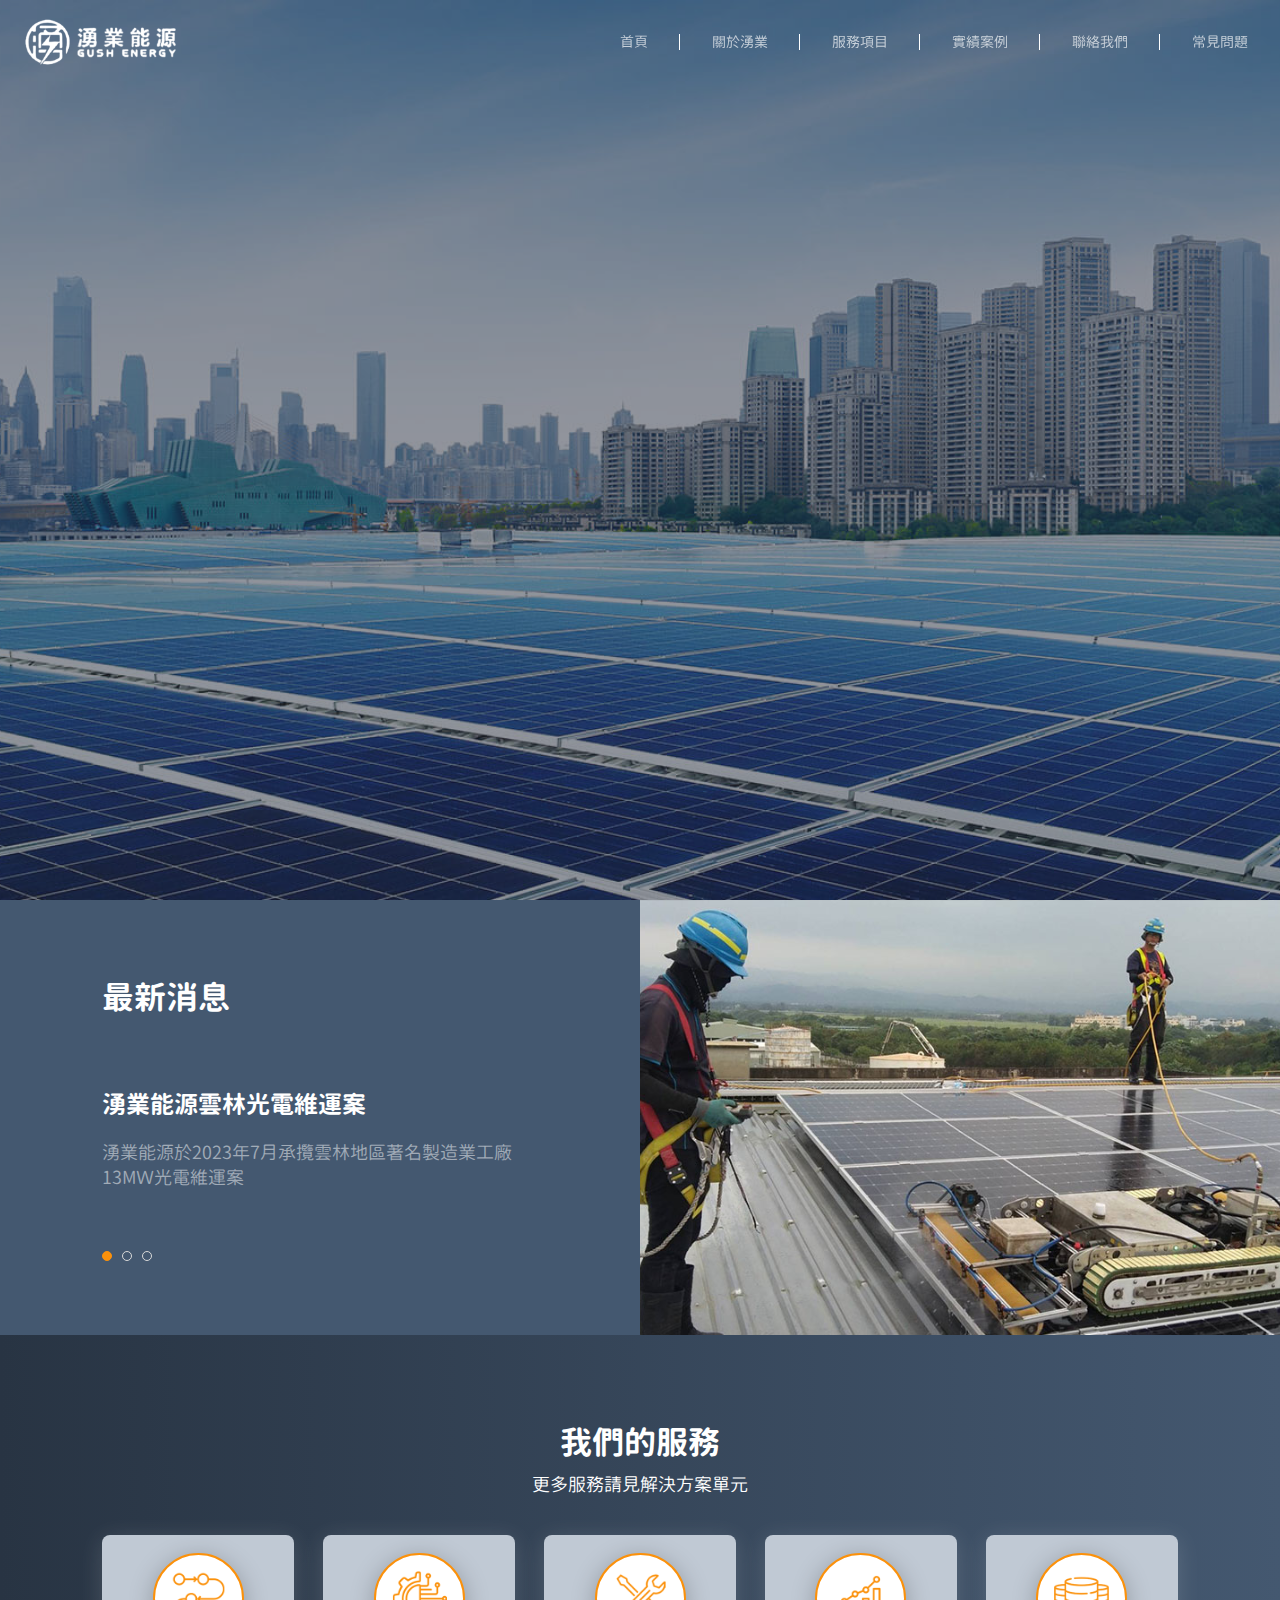
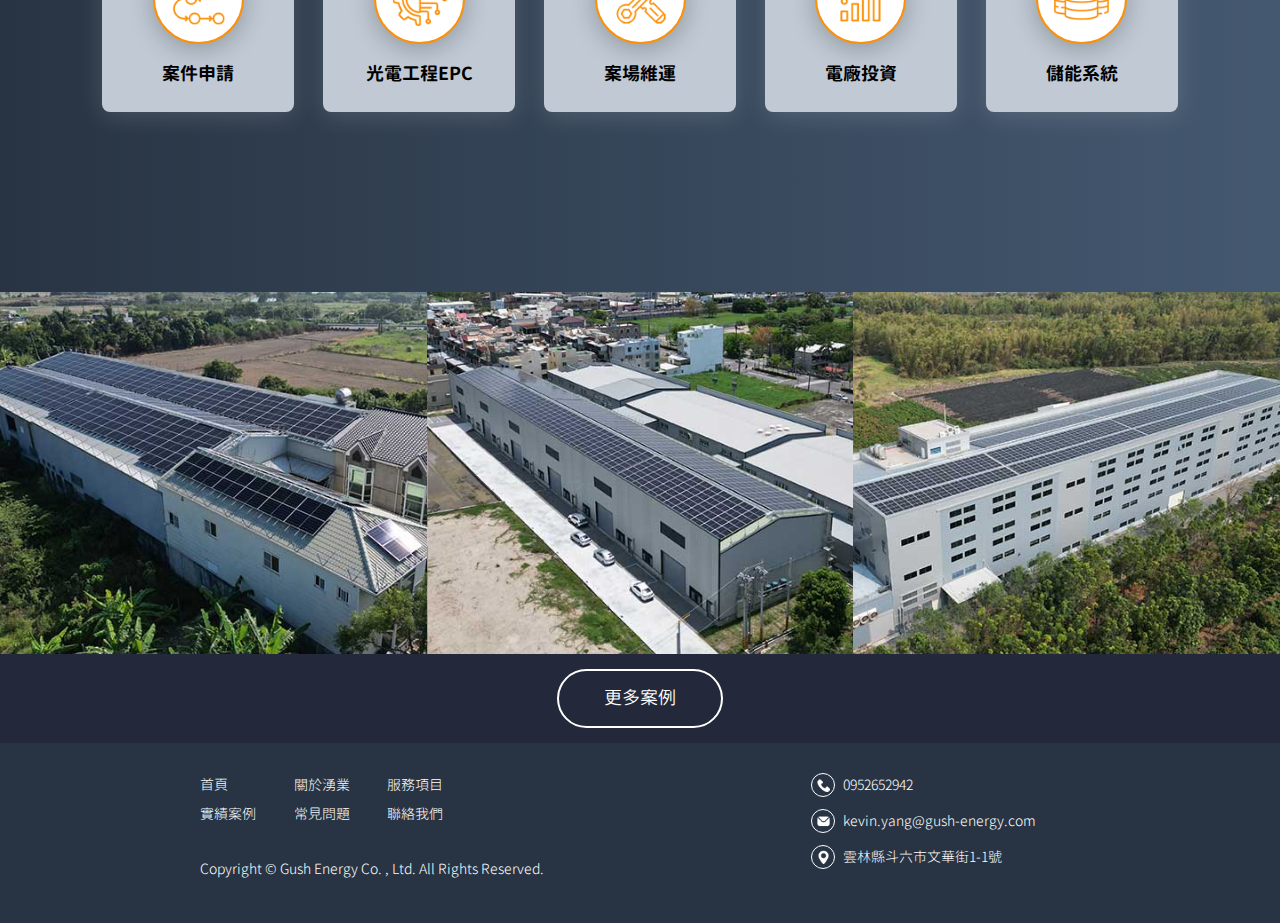
==== commit d574675d: "Updates" ====
--- a/index.html
+++ b/index.html
@@ -13,25 +13,54 @@
 <meta property="og:url" content="https://www.gush-energy.com">
 <link rel="stylesheet" href="https://fonts.googleapis.com/css2?family=Noto+Sans+TC:wght@100;400;700&display=swap">
 <link rel="preload" as="fetch" crossorigin="anonymous" href="/_payload.json">
-<style>a,abbr,acronym,address,applet,article,aside,audio,b,big,blockquote,body,canvas,caption,center,cite,code,dd,del,details,dfn,div,dl,dt,em,embed,fieldset,figcaption,figure,footer,form,h1,h2,h3,h4,h5,h6,header,hgroup,html,i,iframe,img,ins,kbd,label,legend,li,mark,menu,nav,object,ol,output,p,pre,q,ruby,s,samp,section,small,span,strike,strong,sub,summary,sup,table,tbody,td,tfoot,th,thead,time,tr,tt,u,ul,var,video{border:0;font-size:100%;margin:0;outline:0;padding:0;vertical-align:baseline}article,aside,details,figcaption,figure,footer,header,hgroup,menu,nav,section{display:block}ol,ul{list-style:none}@font-face{font-display:fallback;font-family:Gen Jyuu Gothic;font-style:normal;font-weight:100;src:url(/_nuxt/GenJyuuGothic-ExtraLight.8fc9bc1f.woff2) format("woff2"),url(/_nuxt/GenJyuuGothic-ExtraLight.6628eb41.woff) format("woff")}@font-face{font-display:fallback;font-family:Gen Jyuu Gothic;font-style:normal;font-weight:300;src:url(/_nuxt/GenJyuuGothic-Light.ec94a4a6.woff2) format("woff2"),url(/_nuxt/GenJyuuGothic-Light.92b426f3.woff) format("woff")}@font-face{font-display:fallback;font-family:Gen Jyuu Gothic;font-style:normal;font-weight:400;src:url(/_nuxt/GenJyuuGothic-Normal.b845354b.woff2) format("woff2"),url(/_nuxt/GenJyuuGothic-Normal.47e9ec41.woff) format("woff")}@font-face{font-display:fallback;font-family:Gen Jyuu Gothic;font-style:normal;font-weight:500;src:url(/_nuxt/GenJyuuGothic-Medium.4812da3d.woff2) format("woff2"),url(/_nuxt/GenJyuuGothic-Medium.a9d908c6.woff) format("woff")}@font-face{font-display:fallback;font-family:Gen Jyuu Gothic;font-style:normal;font-weight:700;src:url(/_nuxt/GenJyuuGothic-Bold.aff1a10e.woff2) format("woff2"),url(/_nuxt/GenJyuuGothic-Bold.7f5679e3.woff) format("woff")}@font-face{font-display:fallback;font-family:Gen Jyuu Gothic;font-style:normal;font-weight:900;src:url(/_nuxt/GenJyuuGothic-Heavy.e1bffc74.woff2) format("woff2"),url(/_nuxt/GenJyuuGothic-Heavy.512b9928.woff) format("woff")}*,:after,:before{box-sizing:border-box}html{scroll-behavior:smooth}body,html{font-family:Gen Jyuu Gothic,Noto Sans TC,Microsoft JhengHei,Arial,sans-serif;font-size:16px;font-weight:400;line-height:1.7;position:relative}a{text-decoration:none}ol,ul{padding-left:0}ul{list-style:disc}ol{list-style:decimal}li{color:#000}table{border-collapse:collapse;border-spacing:0}img{height:auto;max-width:100%}button{background:none;border:none}.container{margin:0 auto;max-width:980px;width:100%}@media (max-width:1199px){.container{padding:0 20px}}@media (max-width:768px){.container{padding:0 15px}}.page{background-color:#2c3848;min-height:calc(100vh - 180px);padding:83px 0 0}@media (max-width:768px){.page{min-height:auto}}.page__title{font-size:1.5rem;line-height:1.25}.page__text,.page__title{color:#fff;text-align:center}.page__text{font-size:.875rem;margin-top:24px}.page__kv{background-position:50%;background-size:cover;height:0;padding-bottom:15.6%;position:relative;width:100%}@media (max-width:1024px){.page__kv{padding-bottom:20.6%}}@media (max-width:768px){.page__kv{padding-bottom:25.6%}}@media (max-width:575px){.page__kv{padding-bottom:41.6%}}.page__kv:before{background-color:#000;content:"";display:block;height:100%;left:0;opacity:.75;position:absolute;top:0;width:100%;z-index:1}.page__kv__content{left:0;margin:auto;position:absolute;right:0;top:50%;transform:translateY(-50%);z-index:2}@media (max-width:768px){.page__kv__content{padding:0 24px}}.page__kv__title{color:#fff;font-size:1.5rem;line-height:1.25;text-align:center}.page__kv__text{color:#fff;font-size:.875rem;margin-top:24px;text-align:center}@media (max-width:768px){.page__kv__text{margin-top:16px}}@media (max-width:575px){.page__kv__text--mobilesnap{display:block}}.btn{border:2px solid #fff;border-radius:100px;color:#fff;cursor:pointer;display:inline-block;font-size:1.125rem;padding:12px 45px}@media (max-width:575px){.btn{font-size:1rem;width:calc(100% - 48px)}}.btn.formbtn{background-color:#fb910b;border:2px solid #fb910b}@media (max-width:575px){.btn.formbtn{width:100%}}.btn:hover{opacity:.8}.accordion__item{margin-top:24px}.accordion__item:first-child{margin-top:12px}.accordion__header{align-items:center;background-color:#445870;border-radius:8px;cursor:pointer;display:flex;padding:9px 12px}.accordion__header__text{color:#fff;flex:1;font-size:.875rem;font-weight:400;padding-right:15px}.accordion__header__arrow{height:30px;transform:rotate(0deg);transition:transform .4s;width:30px}.accordion__header__arrow.active{transform:rotate(-180deg)}.accordion__body{color:#c0c9d4;font-size:.875rem;margin-top:12px;overflow:hidden}.header{left:0;padding:18px 0 18px 24px;position:fixed;top:0;width:100%;z-index:100}.header:after{background-color:#fff;content:"";height:100%;left:0;position:absolute;top:-100%;transition:all .4s ease-in-out;width:100%;z-index:1}.header.scroll-active:after{top:0}.header.scroll-active .header__logo--origin{opacity:0}.header.scroll-active .header__logo--active{opacity:1}.header.scroll-active .nav__menu__link{color:#445870}@media (max-width:768px){.header.scroll-active .nav__menu__link{color:#fff;opacity:.7;transition:opacity .4s ease-in-out}.header.scroll-active .nav__menu__link:hover{opacity:1}}.header.scroll-active .nav__menu__item:after,.header.scroll-active .nav__toggle__line{background-color:#445870}.header__content{align-items:center;display:flex;justify-content:space-between;position:relative;z-index:2}.header__logo{height:47px;position:relative;width:160px}.header__logo--active,.header__logo--origin{left:0;position:absolute;top:0;transition:opacity .4s ease-in-out}.header__logo--origin{opacity:1}.header__logo--active{opacity:0}.nav__toggle{display:none;position:relative;z-index:50}@media (max-width:768px){.nav__toggle{display:block;padding-right:24px;transform:translateY(-2px)}}.nav__toggle__line{border-radius:100px;display:block;height:3px;margin-top:7px;transition:all .5s;width:30px}.nav__toggle.active .nav__toggle__line,.nav__toggle__line{background-color:#fff}.nav__toggle.active .nav__toggle__line:first-child{transform:translateY(10px) rotate(135deg)}.nav__toggle.active .nav__toggle__line:nth-child(2){opacity:0;transform:translateX(30px)}.nav__toggle.active .nav__toggle__line:nth-child(3){transform:translateY(-10px) rotate(-135deg)}@media (max-width:768px){.nav__menu{background-color:#23293a;height:0;left:0;opacity:0;overflow-x:hidden;overflow-y:auto;position:fixed;top:0;transition:opacity .35s,visibility .35s,height .35s;visibility:hidden;width:100%}.nav__menu.active{height:100%;opacity:1;visibility:visible}.nav__menu.active .nav__menu__item{animation:headerFadeInRight .5s ease forwards;animation-delay:.35s}.nav__menu.active .nav__menu__item:nth-of-type(2){animation-delay:.4s}.nav__menu.active .nav__menu__item:nth-of-type(3){animation-delay:.45s}.nav__menu.active .nav__menu__item:nth-of-type(4){animation-delay:.5s}.nav__menu.active .nav__menu__item:nth-of-type(5){animation-delay:.55s}.nav__menu.active .nav__menu__item:nth-of-type(6){animation-delay:.6s}}.nav__menu__list{display:flex;list-style:none}@media (max-width:768px){.nav__menu__list{flex-direction:column;transform:translateY(70px);width:100%}}.nav__menu__item{padding:0 32px;position:relative}@media (max-width:1024px){.nav__menu__item{padding:0 16px}}@media (max-width:768px){.nav__menu__item{opacity:0;padding:16px 24px;text-align:center}}.nav__menu__item:after{background-color:#fff;content:"";height:16px;position:absolute;right:0;top:50%;transform:translateY(-50%);width:1px}@media (max-width:768px){.nav__menu__item:after{display:none}}.nav__menu__item:last-child:after{display:none}.nav__menu__link{color:#fff;font-size:.875rem;opacity:.7;text-decoration:none;transition:opacity .3s}@media (max-width:768px){.nav__menu__link{display:block;font-size:1.5rem}}.nav__menu__link:hover{opacity:1}@keyframes headerFadeInRight{0%{left:20%;opacity:0}to{left:0;opacity:.7}}.footer{background-color:#283443;color:#fff;font-size:.875rem;font-weight:300}.footer__container{padding:30px 15.59%}@media (max-width:1199px){.footer__container{padding:30px 5%}}@media (max-width:768px){.footer__container{padding:32px 24px 45px}}.footer__main{align-items:flex-start;display:flex;flex-wrap:wrap;justify-content:space-between}.footer__menu{display:flex;flex-wrap:wrap;width:32%}@media (max-width:768px){.footer__menu{width:100%}}.footer__menu__link{color:#fff;margin-bottom:5px;width:33.33333%}.footer__menu__link:hover{font-weight:700}@media (max-width:768px){.footer__menu__link{margin-bottom:15px}}.footer__contact{list-style:none;padding-right:5%}@media (max-width:768px){.footer__contact{margin-top:20px;padding-right:0;width:100%}}.footer__contact__item{display:flex;margin-top:12px}.footer__contact__item:first-child{margin-top:0}.footer__contact__icon{align-items:center;border:1px solid #fff;border-radius:99em;display:flex;height:24px;justify-content:center;margin-right:8px;width:24px}.footer__contact__icon img{margin:auto;width:13px}.footer__contact__text{color:#fff}.footer__copyright{transform:translateY(-12px)}@media (max-width:768px){.footer__copyright{margin-top:40px;text-align:center;transform:translateY(0)}}input,input[type=email],input[type=text],select,textarea{background-color:#445870;border:1px solid hsla(0,0%,100%,.1);border-radius:8px;box-sizing:border-box;color:#fff;font-family:Gen Jyuu Gothic,Noto Sans TC,Microsoft JhengHei,Arial,sans-serif;font-size:.875rem;outline:none;padding:12px 15px;transition:border .4s ease-in-out;width:100%}input::-moz-placeholder,input[type=email]::-moz-placeholder,input[type=text]::-moz-placeholder,select::-moz-placeholder,textarea::-moz-placeholder{color:#c0c9d4;font-size:.75rem}input::placeholder,input[type=email]::placeholder,input[type=text]::placeholder,select::placeholder,textarea::placeholder{color:#c0c9d4;font-size:.75rem}input:focus,input[type=email]:focus,input[type=text]:focus,select:focus,textarea:focus{border:1px solid hsla(0,0%,100%,.8)}.form__item{margin-top:24px}.form__label{color:#fff;display:block;font-size:.875rem;font-weight:700;margin-bottom:12px}.form__btn{margin-top:32px;text-align:center}.fade-about-enter-active,.fade-about-leave-active{transition:opacity .4s ease-in-out}.fade-about-enter-from,.fade-about-leave-to{opacity:0}.scale-kv-enter-from,.scale-kv-leave-to{opacity:.95;transform:scale(1)}.scale-kv-enter-active,.scale-kv-leave-active{transition:all 5s ease-in-out}.scale-kv-enter-to,.scale-kv-leave-from{opacity:1;transform:scale(1.1)}@keyframes kvImageFirst{0%{opacity:.95;transform:scale(1)}to{opacity:1;transform:scale(1.1)}}@keyframes kvTextAni{0%{opacity:.1;transform:scale(.7)}to{opacity:1;transform:scale(1)}}.index__kv{color:#fff;line-height:1.25;position:relative;text-align:center}.index__kv__pic{height:100vh;overflow:hidden;position:relative;width:100%}.index__kv__pic:after{background:#23293a;content:"";display:block;opacity:.5}.index__kv__image,.index__kv__pic:after{height:100%;left:0;position:absolute;top:0;width:100%}.index__kv__image{animation-duration:5s;animation-fill-mode:forwards;animation-name:kvImageFirst;background-position:50%;background-size:cover}.index__kv__container{align-items:center;display:flex;flex-direction:column;height:100%;justify-content:center;left:0;line-height:1.4;position:absolute;top:0;width:100%}@media (max-width:768px){.index__kv__container{line-height:1.25;padding:0 24px}}.index__kv__btn,.index__kv__description,.index__kv__title{animation-duration:2.5s;animation-fill-mode:forwards;animation-name:kvTextAni;animation-timing-function:ease;opacity:0}.index__kv__title{animation-delay:.25s;font-size:3.375rem;letter-spacing:5.4px}@media (max-width:768px){.index__kv__title{font-size:2.6875rem}}@media (max-width:575px){.index__kv__title{font-size:2rem}}.index__kv__description{animation-delay:.25s;font-size:1.5rem;letter-spacing:2.4px;margin-top:15px}@media (max-width:768px){.index__kv__description{font-size:1.375rem;margin-top:12px}}@media (max-width:575px){.index__kv__description{font-size:1.25rem}}.index__kv__btn{animation-delay:.5s;margin-top:40px}@media (max-width:768px){.index__kv__btn{margin-top:25px;width:100%}}.index__about{background-color:#445870;display:flex;width:100%}@media (max-width:768px){.index__about{flex-direction:column-reverse;flex-wrap:wrap}}.index__about__info{width:50%}@media (max-width:768px){.index__about__info{width:100%}}.index__about__container{margin:0 auto;padding:70px 16%}@media (max-width:1199px){.index__about__container{padding:70px 10%}}@media (max-width:768px){.index__about__container{padding:32px 24px 50px;text-align:center}}.index__about__title{color:#fff;font-size:2rem}@media (max-width:575px){.index__about__title{font-size:1.5rem}}.index__about__subtitle{color:#fff;font-size:1.5rem;margin-top:60px;position:relative}@media (max-width:768px){.index__about__subtitle{margin-top:12px}}@media (max-width:575px){.index__about__subtitle{font-size:1.125rem}}.index__about__subtitle span{height:100%;left:0;position:absolute;top:0;width:100%}.index__about__text{color:hsla(0,0%,100%,.5);font-size:1.125rem;line-height:1.4;margin-top:15px}@media (max-width:768px){.index__about__text{margin-top:12px}}@media (max-width:575px){.index__about__text{font-size:.875rem}}.index__about__link{color:#fb910b;display:inline-block;font-size:1.125rem;margin-top:32px;transition:opacity .3s}@media (max-width:768px){.index__about__link{margin-top:20px}}.index__about__link:hover{opacity:.9}.index__about__link:hover .index__about__icon{transform:translateX(2px)}.index__about__icon{transition:transform .3s;width:9px}.index__about__pagination{display:flex;flex-wrap:wrap;list-style:none;margin-top:60px}@media (max-width:768px){.index__about__pagination{justify-content:center;margin-top:40px}}.index__about__pagination__item{border:1px solid #d9d9d9;border-radius:20px;cursor:pointer;height:10px;margin-right:10px;width:10px}.index__about__pagination__item.active{background-color:#fb910b;border:1px solid #fb910b}.index__about__pic{padding-bottom:34%;position:relative;width:50%}@media (max-width:768px){.index__about__pic{padding-bottom:67.5%;width:100%}}.index__about__image{background-position:50%;background-size:cover;height:100%;left:0;position:absolute;top:0;width:100%}.index__service{background:linear-gradient(90deg,#283443,#445870)}.index__service__container{color:#fff;margin:0 auto;max-width:84%;padding:80px 0 180px;text-align:center}@media (max-width:1199px){.index__service__container{max-width:90%}}@media (max-width:768px){.index__service__container{max-width:100%;padding:45px 24px 60px}}.index__service__title{font-size:2rem}@media (max-width:575px){.index__service__title{font-size:1.5rem}}.index__service__text{font-size:1.125rem}.index__case{background-color:#23293a}.index__case__main{display:flex;list-style:none}@media (max-width:768px){.index__case__main{flex-wrap:wrap}}.index__case__item{width:33.33333%}@media (max-width:768px){.index__case__item{width:100%}}.index__case__image{background-position:50%;background-size:cover;height:0;padding-bottom:85%;position:relative;width:100%}.index__case__image:after{background-color:#000;content:"";display:block;height:100%;left:0;opacity:0;position:absolute;top:0;transition:opacity .4s ease-in-out;width:100%;z-index:1}@media (max-width:768px){.index__case__image:after{opacity:.45}}.index__case__image:hover:after{opacity:.65}.index__case__image:hover .index__case__textarea{opacity:1}.index__case__textarea{opacity:0;padding:0 24%;position:absolute;text-align:center;top:50%;transform:translateY(-50%);transition:opacity .4s ease-in-out;width:100%;z-index:2}@media (max-width:1199px){.index__case__textarea{padding:0 15%}}@media (max-width:768px){.index__case__textarea{opacity:1;padding:0 24px}}.index__case__title{color:#fff;font-size:1.125rem}.index__case__text{color:hsla(0,0%,100%,.75);font-size:.875rem}.index__case__btn{padding:15px 0;text-align:center}@media (max-width:575px){.index__case__btn{padding:15px 24px}}.about__vision__container{margin:0 auto;max-width:68.4%;padding:50px 0}@media (max-width:1199px){.about__vision__container{max-width:90%}}@media (max-width:768px){.about__vision__container{max-width:100%;padding:50px 24px}}.about__vision__text{color:#c0c9d4;font-size:1rem;margin-top:16px;text-align:center}@media (max-width:768px){.about__vision__text{font-size:.875rem;text-align:justify}}.about__vision__pic{margin-top:32px}.about__features{background-color:#26303c}.about__features__container{margin:0 auto;max-width:68.4%;padding:50px 0 55px}@media (max-width:1199px){.about__features__container{max-width:90%}}@media (max-width:768px){.about__features__container{max-width:100%;padding:50px 24px 55px}}.about__features__content{align-items:center;display:flex;flex-wrap:wrap;position:relative}@media (max-width:768px){.about__features__content{flex-direction:column}}.about__features__mark{color:#26303c;font-weight:700;line-height:1;opacity:.25;position:absolute;right:0;text-shadow:1px 0 0 #c0c9d4,-1px 0 0 #c0c9d4,0 1px 0 #c0c9d4,0 -1px 0 #c0c9d4;top:50%;transform:translateY(-50%);z-index:1}@media (max-width:768px){.about__features__mark{font-size:40vmax;left:0;margin:auto;right:0;text-align:center}}.about__features__head{height:0;margin-right:5%;padding-bottom:30%;position:relative;width:30%;z-index:2}@media (max-width:1024px){.about__features__head{padding-bottom:38%;width:38%}}@media (max-width:768px){.about__features__head{margin-right:0;padding-bottom:50%;width:50%}}@media (max-width:575px){.about__features__head{padding-bottom:80%;width:80%}}.about__features__headlist{display:flex;flex-wrap:wrap;left:0;list-style:none;margin:auto;position:absolute;right:0;top:50%;transform:translateY(-50%) rotate(45deg);width:80%}.about__features__headitem{background-color:#445870;border-radius:16px;height:0;margin:4%;padding-bottom:42%;position:relative;text-align:center;transition:all .4s;width:42%}.about__features__headitem:first-child{order:0}.about__features__headitem:nth-child(2){order:2}.about__features__headitem:nth-child(3){order:1}.about__features__headitem:nth-child(4){order:3}.about__features__headitem.active,.about__features__headitem:hover{background-color:#fb910b}.about__features__headitem.active .about__features__headnum,.about__features__headitem:hover .about__features__headnum{color:#fff;text-shadow:none}.about__features__headcontent{left:-5%;margin:auto;position:absolute;right:0;top:45%;transform:translateY(-50%) rotate(-45deg)}.about__features__headnum{color:#445870;display:block;font-size:2.25rem;font-weight:700;line-height:1.25;text-shadow:1px 0 0 hsla(0,0%,100%,.5),-1px 0 0 hsla(0,0%,100%,.5),0 1px 0 hsla(0,0%,100%,.5),0 -1px 0 hsla(0,0%,100%,.5)}.about__features__headtitle{color:#fff;display:block;font-size:.875rem}.about__features__body{flex:1;position:relative;z-index:2}.about__features__bodycontent{margin-top:-45px}@media (max-width:768px){.about__features__bodycontent{margin-top:24px}}.about__features__bodytitle{text-align:left}@media (max-width:768px){.about__features__bodytitle{text-align:center}}.about__features__bodytext{color:#c0c9d4;font-size:.875rem;margin-top:16px;width:90%}@media (max-width:768px){.about__features__bodytext{width:100%}}.about__cooperate__container{margin:0 auto;max-width:55.555%;padding:50px 0 55px}@media (max-width:1199px){.about__cooperate__container{max-width:90%}}@media (max-width:768px){.about__cooperate__container{max-width:100%;padding:50px 24px 55px}}.about__cooperate__list{align-items:center;display:flex;flex-wrap:wrap;justify-content:center;list-style:none}@media (max-width:768px){.about__cooperate__list{justify-content:flex-start}}.about__cooperate__item{margin-right:6.25%;margin-top:32px;text-align:center;width:15%}@media (max-width:768px){.about__cooperate__item{margin-right:24px;margin-top:24px;width:calc(50% - 12px)}.about__cooperate__item:nth-child(2n){margin-right:0}}.about__cooperate__item:nth-child(5n){margin-right:0}@media (max-width:768px){.about__cooperate__item:nth-child(5n){margin-right:24px}}.about__cooperate__item:last-child{margin-right:0}.contact__container{margin:0 auto;max-width:66.66666%;padding:32px 0 55px}@media (max-width:1199px){.contact__container{max-width:90%}}@media (max-width:768px){.contact__container{max-width:100%;padding:32px 24px 55px}}.contact__form__content{align-items:center;display:flex;flex-wrap:wrap;width:100%}@media (max-width:768px){.contact__form__content{align-items:stretch;flex-direction:column}}.contact__form__col{flex:1}.contact__form__col:first-child{margin-right:2.2%}@media (max-width:768px){.contact__form__col:first-child{margin-right:0}}@keyframes tab-transition{0%{opacity:0}to{opacity:1}}.qa__container{margin:0 auto;max-width:47.5%;padding:50px 0 70px}@media (max-width:1199px){.qa__container{max-width:90%}}@media (max-width:768px){.qa__container{max-width:100%;padding:50px 24px 70px}}.qa__content{overflow:hidden}.qa__content__head{-webkit-overflow-scrolling:touch;overflow-x:auto}.qa__content__headlist{list-style:none;margin-bottom:12px;text-align:center;white-space:nowrap}.qa__content__headitem{color:#c0c9d4;display:inline-block;font-size:.875rem;margin:0 15px;transition:color .4s ease-in-out;vertical-align:top}.qa__content__headitem:after{background-color:#fb910b;content:"";display:block;height:1px;margin-top:6px;opacity:0;transition:opacity .4s ease-in-out;width:100%}.qa__content__headitem.active{color:#fb910b}.qa__content__headitem.active:after{opacity:1}.service__list{display:flex;justify-content:space-between;list-style:none;margin-top:35px}@media (max-width:1024px){.service__list{flex-wrap:wrap;justify-content:center;margin-top:0}}@media (max-width:768px){.service__list{justify-content:flex-start;margin-top:0}}.service__item{background-color:#c0c9d4;border-radius:8px;box-shadow:0 4px 24px 0 hsla(0,0%,100%,.15);margin-right:2.7%;padding:18px 15px 22px;position:relative;transition:all .4s ease-in-out;width:17.84%}@media (max-width:1024px){.service__item{margin-right:2%;margin-top:35px;width:32%}}@media (max-width:768px){.service__item{align-items:center;display:flex;margin-right:0;margin-top:24px;padding:12px 16px;width:calc(50% - 12px)}}@media (max-width:575px){.service__item{margin-top:16px}}.service__item:last-child{margin-right:0}@media (max-width:1024px){.service__item:nth-child(3){margin-right:0}}@media (max-width:768px){.service__item:nth-child(odd){margin-right:24px}}.service__item.active,.service__item:hover{background-color:#fff;box-shadow:0 24px 36px 0 rgba(0,0,0,.5)}.service__itempic{align-items:center;background-color:#fff;border:2px solid #fb910b;border-radius:100%;box-shadow:0 5px 25px 0 rgba(0,0,0,.25);display:flex;height:91px;justify-content:center;margin:0 auto;position:relative;width:91px}@media (max-width:575px){.service__itempic{border:1px solid #fb910b;height:48px;width:48px}}.service__itempic img{width:55px}@media (max-width:575px){.service__itempic img{width:30px}}.service__itemtextarea{margin-top:20px}@media (max-width:768px){.service__itemtextarea{flex:1;margin-top:3px;padding-left:12px;text-align:left;width:auto}}.service__itemtitle{font-size:1.25rem;margin-top:-5px}@media (max-width:1500px){.service__itemtitle{font-size:1.125rem}}@media (max-width:575px){.service__itemtitle{font-size:.875rem;line-height:1.2}}.service__itemlink{height:100%;left:0;position:absolute;top:0;width:100%}.service__info{position:relative;z-index:5}.service__info__container{color:#fff;margin:0 auto;max-width:84%;padding:10px 0 45px;text-align:center}@media (max-width:1199px){.service__info__container{max-width:90%}}@media (max-width:768px){.service__info__container{max-width:100%;padding:15px 24px 40px}}.service__epc{background-image:url(/_nuxt/service_epc_bg.dba15a25.jpg);background-position:50%;background-size:cover;height:0;padding-bottom:26.1%;position:relative;width:100%}@media (max-width:1199px){.service__epc{height:auto;padding-bottom:0}}@media (max-width:768px){.service__epc{background-image:url(/_nuxt/service_epc_bg_m.cff23df0.jpg)}}.service__epc:after{background-color:rgba(0,0,0,.75);content:"";height:100%;left:0;position:absolute;top:0;width:100%;z-index:1}.service__epc--top{height:97px;left:0;position:absolute;right:0;top:-97px;width:100%}.service__epc__container{margin:0 auto;max-width:65.55%;padding:90px 0 125px;position:relative;z-index:2}@media (max-width:1199px){.service__epc__container{max-width:90%;padding:125px 0}}@media (max-width:768px){.service__epc__container{max-width:100%;padding:70px 24px 130px}}.service__epc__info{width:50%}@media (max-width:768px){.service__epc__info{width:100%}}.service__epc__title{font-size:2rem;text-align:left}@media (max-width:768px){.service__epc__title{font-size:1.5rem;text-align:center}}.service__epc__text{color:hsla(0,0%,100%,.75);font-size:.875rem;margin-top:30px}.service__apply__container{margin:0 auto;max-width:1365px;padding:50px 0 130px}@media (max-width:1500px){.service__apply__container{max-width:1024px}}@media (max-width:1199px){.service__apply__container{max-width:90%}}@media (max-width:768px){.service__apply__container{max-width:100%;padding:45px 0 75px}}.service__apply__title{font-size:2rem}@media (max-width:768px){.service__apply__title{font-size:1.5rem}}.service__apply__content{position:relative}.service__apply__list{display:flex;flex-wrap:wrap;justify-content:center;list-style:none;position:relative;z-index:2}@media (max-width:768px){.service__apply__list{padding-top:30px}}.service__apply__item{margin:0 42px;padding:50px 0 0;width:160px}@media (max-width:1500px){.service__apply__item{margin:0 32px;width:120px}}@media (max-width:1024px){.service__apply__item{margin:0 3%;width:14%}}@media (max-width:768px){.service__apply__item{padding:28px 0 0}}@media (max-width:575px){.service__apply__item{margin:20px;padding:0;width:20%}}@media (max-width:420px){.service__apply__item{width:80px}}@media (max-width:420px) and (max-width:370px){.service__apply__item{width:20%}}.service__apply__item:nth-child(3) .service__apply__icon--hover,.service__apply__item:nth-child(3) .service__apply__icon--origin{transform:translateY(-50%) translateX(6px)}@media (max-width:768px){.service__apply__item:nth-child(3) .service__apply__icon--hover,.service__apply__item:nth-child(3) .service__apply__icon--origin{transform:translateY(-50%) translateX(3px)}}.service__apply__item:nth-child(5) .service__apply__icon--hover,.service__apply__item:nth-child(5) .service__apply__icon--origin{transform:translateY(-50%) translateX(4px)}@media (max-width:768px){.service__apply__item:nth-child(5) .service__apply__icon--hover,.service__apply__item:nth-child(5) .service__apply__icon--origin{transform:translateY(-50%) translateX(2px)}}.service__apply__item:nth-child(8) .service__apply__icon--hover,.service__apply__item:nth-child(8) .service__apply__icon--origin{transform:translateY(-50%) translateX(5px)}@media (max-width:768px){.service__apply__item:nth-child(8) .service__apply__icon--hover,.service__apply__item:nth-child(8) .service__apply__icon--origin{transform:translateY(-50%) translateX(3px)}}.service__apply__body{background-color:#fff;border-radius:100%;height:0;padding-bottom:100%;position:relative;transition:all .4s ease-in-out;width:100%}.service__apply__body:hover{background-color:#fb910b;box-shadow:0 25px 25px 0 rgba(0,0,0,.5)}.service__apply__body:hover .service__apply__num{background-color:#fff;color:#fb910b}.service__apply__body:hover .service__apply__icon--origin{opacity:0}.service__apply__body:hover .service__apply__icon--hover{opacity:1}.service__apply__icon{height:100%;left:0;position:absolute;top:0;width:100%}.service__apply__icon--hover,.service__apply__icon--origin{left:0;margin:auto;max-width:44%;position:absolute;right:0;top:50%;transform:translateY(-50%);transition:opacity .4s ease-in-out}.service__apply__icon--hover{opacity:0}.service__apply__num{align-items:center;background-color:#fb910b;border-radius:99em;color:#fb910b;display:flex;font-size:1.5rem;font-weight:900;height:60px;justify-content:center;left:-4px;position:absolute;text-shadow:1px 0 #fff,1px 1px #fff,1px -1px #fff,0 1px #fff,0 -1px #fff,-1px 0 #fff,-1px 1px #fff,-1px -1px #fff,0 -1.5px #fff;top:-12px;transition:all .4s ease-in-out;width:60px}@media (max-width:1500px){.service__apply__num{height:47px;width:47px}}@media (max-width:1024px){.service__apply__num{height:42px;width:42px}}@media (max-width:768px){.service__apply__num{font-size:1.25rem;height:36px;width:36px}}@media (max-width:575px){.service__apply__num{left:-8px;top:-8px}}.service__apply__head{color:#fff;font-size:1.25rem;font-weight:700;margin-top:16px;position:relative;text-align:center}@media (max-width:768px){.service__apply__head{font-size:.875rem;margin-top:8px}}.service__apply__extend{background-color:#1f2c3a;border-radius:100%;height:96px;position:absolute;right:-42px;top:-32px;width:96px}@media (max-width:1500px){.service__apply__extend{height:80px;right:-40px;top:-36px;width:80px}}@media (max-width:1024px){.service__apply__extend{height:65px;right:-30px;top:-30px;width:65px}}@media (max-width:768px){.service__apply__extend{height:52px;right:-20px;top:-24px;width:52px}}.service__apply__extendcontent{align-items:center;display:flex;flex-direction:column;height:100%;justify-content:center;left:0;margin:auto;position:absolute;right:0;text-align:center;top:50%;transform:translateY(-50%);width:100%}.service__apply__extendicon{width:34%}@media (max-width:1500px){.service__apply__extendicon{width:28px}}@media (max-width:1024px){.service__apply__extendicon{transform:translateY(6px);width:20px}}.service__apply__extendhead{color:#fff;font-size:.875rem;font-weight:700;position:relative}@media (max-width:1500px){.service__apply__extendhead{margin-top:-5px}}@media (max-width:768px){.service__apply__extendhead{font-size:.75rem;margin-top:-2px}}.service__work{background-color:#212b39}.service__work__container{margin:0 auto;max-width:65.55%;padding:60px 0 105px}@media (max-width:1199px){.service__work__container{max-width:90%}}@media (max-width:768px){.service__work__container{max-width:100%;padding:48px 0}}.service__work__title{font-size:2rem}@media (max-width:768px){.service__work__title{font-size:1.5rem}}.service__work__content{display:flex;flex-wrap:wrap}@media (max-width:768px){.service__work__content{flex-direction:column}}.service__work__contentinfo{flex:1;margin-right:8.8%}@media (max-width:1024px){.service__work__contentinfo{margin-right:5%}}@media (max-width:768px){.service__work__contentinfo{margin-right:0;padding:0 24px}}.service__work__contentpic{flex:1}@media (max-width:768px){.service__work__contentpic{margin-top:24px}}.service__work__contentpic img{height:230px;-o-object-fit:cover;object-fit:cover;width:100%}@media (max-width:768px){.service__work__contentpic img{height:330px}}@media (max-width:575px){.service__work__contentpic img{height:270px}}@media (max-width:420px){.service__work__contentpic img{height:200px}}.service__work__title{text-align:left}@media (max-width:768px){.service__work__title{text-align:center}}.service__work__text{color:hsla(0,0%,100%,.75);margin-top:35px}@media (max-width:768px){.service__work__text{margin-top:24px}}.service__work__video{width:100%}.service__work__videoframe{margin-top:95px}@media (max-width:768px){.service__work__videoframe{margin-top:24px}}</style>
-<link rel="modulepreload" as="script" crossorigin href="/_nuxt/entry.3f1e1dd9.js">
-<link rel="modulepreload" as="script" crossorigin href="/_nuxt/default.78eff16b.js">
-<link rel="modulepreload" as="script" crossorigin href="/_nuxt/nuxt-link.fa76e7a4.js">
-<link rel="modulepreload" as="script" crossorigin href="/_nuxt/logo_active.c1358a20.js">
-<link rel="modulepreload" as="script" crossorigin href="/_nuxt/index.d38c0e33.js">
-<link rel="modulepreload" as="script" crossorigin href="/_nuxt/ServiceMenu.f2eb46a2.js">
-<link rel="modulepreload" as="script" crossorigin href="/_nuxt/useAssetHandle.759fe6d8.js">
-<link rel="prefetch" as="script" crossorigin href="/_nuxt/error-404.ca7edf4b.js">
-<link rel="prefetch" as="script" crossorigin href="/_nuxt/vue.f36acd1f.31385321.js">
-<link rel="prefetch" as="script" crossorigin href="/_nuxt/error-500.5c32f720.js">
+<style>a,abbr,acronym,address,applet,article,aside,audio,b,big,blockquote,body,canvas,caption,center,cite,code,dd,del,details,dfn,div,dl,dt,em,embed,fieldset,figcaption,figure,footer,form,h1,h2,h3,h4,h5,h6,header,hgroup,html,i,iframe,img,ins,kbd,label,legend,li,mark,menu,nav,object,ol,output,p,pre,q,ruby,s,samp,section,small,span,strike,strong,sub,summary,sup,table,tbody,td,tfoot,th,thead,time,tr,tt,u,ul,var,video{border:0;font-size:100%;margin:0;outline:0;padding:0;vertical-align:baseline}article,aside,details,figcaption,figure,footer,header,hgroup,menu,nav,section{display:block}ol,ul{list-style:none}@font-face{font-display:fallback;font-family:Gen Jyuu Gothic;font-style:normal;font-weight:100;src:url(/_nuxt/GenJyuuGothic-ExtraLight.8fc9bc1f.woff2) format("woff2"),url(/_nuxt/GenJyuuGothic-ExtraLight.6628eb41.woff) format("woff")}@font-face{font-display:fallback;font-family:Gen Jyuu Gothic;font-style:normal;font-weight:300;src:url(/_nuxt/GenJyuuGothic-Light.ec94a4a6.woff2) format("woff2"),url(/_nuxt/GenJyuuGothic-Light.92b426f3.woff) format("woff")}@font-face{font-display:fallback;font-family:Gen Jyuu Gothic;font-style:normal;font-weight:400;src:url(/_nuxt/GenJyuuGothic-Normal.b845354b.woff2) format("woff2"),url(/_nuxt/GenJyuuGothic-Normal.47e9ec41.woff) format("woff")}@font-face{font-display:fallback;font-family:Gen Jyuu Gothic;font-style:normal;font-weight:500;src:url(/_nuxt/GenJyuuGothic-Medium.4812da3d.woff2) format("woff2"),url(/_nuxt/GenJyuuGothic-Medium.a9d908c6.woff) format("woff")}@font-face{font-display:fallback;font-family:Gen Jyuu Gothic;font-style:normal;font-weight:700;src:url(/_nuxt/GenJyuuGothic-Bold.aff1a10e.woff2) format("woff2"),url(/_nuxt/GenJyuuGothic-Bold.7f5679e3.woff) format("woff")}@font-face{font-display:fallback;font-family:Gen Jyuu Gothic;font-style:normal;font-weight:900;src:url(/_nuxt/GenJyuuGothic-Heavy.e1bffc74.woff2) format("woff2"),url(/_nuxt/GenJyuuGothic-Heavy.512b9928.woff) format("woff")}*,:after,:before{box-sizing:border-box}html{scroll-behavior:smooth}body,html{font-family:Gen Jyuu Gothic,Noto Sans TC,Microsoft JhengHei,Arial,sans-serif;font-size:16px;font-weight:400;line-height:1.7;position:relative}a{text-decoration:none}ol,ul{padding-left:0}ul{list-style:disc}ol{list-style:decimal}li{color:#000}table{border-collapse:collapse;border-spacing:0}img{height:auto;max-width:100%}button{background:none;border:none}.container{margin:0 auto;max-width:980px;width:100%}@media (max-width:1199px){.container{padding:0 20px}}@media (max-width:768px){.container{padding:0 15px}}.page{background-color:#2c3848;min-height:calc(100vh - 180px);padding:83px 0 0}@media (max-width:768px){.page{min-height:auto}}.page__title{font-size:1.5rem;line-height:1.25}.page__text,.page__title{color:#fff;text-align:center}.page__text{font-size:.875rem;margin-top:24px}.page__kv{background-position:50%;background-size:cover;height:0;padding-bottom:15.6%;position:relative;width:100%}@media (max-width:1024px){.page__kv{padding-bottom:20.6%}}@media (max-width:768px){.page__kv{padding-bottom:25.6%}}@media (max-width:575px){.page__kv{padding-bottom:41.6%}}.page__kv:before{background-color:#000;content:"";display:block;height:100%;left:0;opacity:.75;position:absolute;top:0;width:100%;z-index:1}.page__kv__content{left:0;margin:auto;position:absolute;right:0;top:50%;transform:translateY(-50%);z-index:2}@media (max-width:768px){.page__kv__content{padding:0 24px}}.page__kv__title{color:#fff;font-size:1.5rem;line-height:1.25;text-align:center}.page__kv__text{color:#fff;font-size:.875rem;margin-top:24px;text-align:center}@media (max-width:768px){.page__kv__text{margin-top:16px}}@media (max-width:575px){.page__kv__text--mobilesnap{display:block}}.btn{border:2px solid #fff;border-radius:100px;color:#fff;cursor:pointer;display:inline-block;font-size:1.125rem;padding:12px 45px}@media (max-width:575px){.btn{font-size:1rem;width:calc(100% - 48px)}}.btn.formbtn{background-color:#fb910b;border:2px solid #fb910b}@media (max-width:575px){.btn.formbtn{width:100%}}.btn:hover{opacity:.8}.accordion__item{margin-top:24px}.accordion__item:first-child{margin-top:12px}.accordion__header{align-items:center;background-color:#445870;border-radius:8px;cursor:pointer;display:flex;padding:9px 12px}.accordion__header__text{color:#fff;flex:1;font-size:.875rem;font-weight:400;padding-right:15px}.accordion__header__arrow{height:30px;transform:rotate(0deg);transition:transform .4s;width:30px}.accordion__header__arrow.active{transform:rotate(-180deg)}.accordion__body{color:#c0c9d4;font-size:.875rem;margin-top:12px;overflow:hidden}.header{left:0;padding:18px 0 18px 24px;position:fixed;top:0;width:100%;z-index:100}.header:after{background-color:#fff;content:"";height:100%;left:0;position:absolute;top:-100%;transition:all .4s ease-in-out;width:100%;z-index:1}.header.scroll-active:after{top:0}.header.scroll-active .header__logo--origin{opacity:0}.header.scroll-active .header__logo--active{opacity:1}.header.scroll-active .nav__menu__link{color:#445870}@media (max-width:768px){.header.scroll-active .nav__menu__link{color:#fff;opacity:.7;transition:opacity .4s ease-in-out}.header.scroll-active .nav__menu__link:hover{opacity:1}}.header.scroll-active .nav__menu__item:after,.header.scroll-active .nav__toggle__line{background-color:#445870}.header__content{align-items:center;display:flex;justify-content:space-between;position:relative;z-index:2}.header__logo{height:47px;position:relative;width:160px}.header__logo--active,.header__logo--origin{left:0;position:absolute;top:0;transition:opacity .4s ease-in-out}.header__logo--origin{opacity:1}.header__logo--active{opacity:0}.nav__toggle{display:none;position:relative;z-index:50}@media (max-width:768px){.nav__toggle{display:block;padding-right:24px;transform:translateY(-2px)}}.nav__toggle__line{border-radius:100px;display:block;height:3px;margin-top:7px;transition:all .5s;width:30px}.nav__toggle.active .nav__toggle__line,.nav__toggle__line{background-color:#fff}.nav__toggle.active .nav__toggle__line:first-child{transform:translateY(10px) rotate(135deg)}.nav__toggle.active .nav__toggle__line:nth-child(2){opacity:0;transform:translateX(30px)}.nav__toggle.active .nav__toggle__line:nth-child(3){transform:translateY(-10px) rotate(-135deg)}@media (max-width:768px){.nav__menu{background-color:#23293a;height:0;left:0;opacity:0;overflow-x:hidden;overflow-y:auto;position:fixed;top:0;transition:opacity .35s,visibility .35s,height .35s;visibility:hidden;width:100%}.nav__menu.active{height:100%;opacity:1;visibility:visible}.nav__menu.active .nav__menu__item{animation:headerFadeInRight .5s ease forwards;animation-delay:.35s}.nav__menu.active .nav__menu__item:nth-of-type(2){animation-delay:.4s}.nav__menu.active .nav__menu__item:nth-of-type(3){animation-delay:.45s}.nav__menu.active .nav__menu__item:nth-of-type(4){animation-delay:.5s}.nav__menu.active .nav__menu__item:nth-of-type(5){animation-delay:.55s}.nav__menu.active .nav__menu__item:nth-of-type(6){animation-delay:.6s}}.nav__menu__list{display:flex;list-style:none}@media (max-width:768px){.nav__menu__list{flex-direction:column;transform:translateY(70px);width:100%}}.nav__menu__item{padding:0 32px;position:relative}@media (max-width:1024px){.nav__menu__item{padding:0 16px}}@media (max-width:768px){.nav__menu__item{opacity:0;padding:16px 24px;text-align:center}}.nav__menu__item:after{background-color:#fff;content:"";height:16px;position:absolute;right:0;top:50%;transform:translateY(-50%);width:1px}@media (max-width:768px){.nav__menu__item:after{display:none}}.nav__menu__item:last-child:after{display:none}.nav__menu__link{color:#fff;font-size:.875rem;opacity:.7;text-decoration:none;transition:opacity .3s}@media (max-width:768px){.nav__menu__link{display:block;font-size:1.5rem}}.nav__menu__link:hover{opacity:1}@keyframes headerFadeInRight{0%{left:20%;opacity:0}to{left:0;opacity:.7}}.footer{background-color:#283443;color:#fff;font-size:.875rem;font-weight:300}.footer__container{padding:30px 15.59%}@media (max-width:1199px){.footer__container{padding:30px 5%}}@media (max-width:768px){.footer__container{padding:32px 24px 45px}}.footer__main{align-items:flex-start;display:flex;flex-wrap:wrap;justify-content:space-between}.footer__menu{display:flex;flex-wrap:wrap;width:32%}@media (max-width:768px){.footer__menu{width:100%}}.footer__menu__link{color:#fff;margin-bottom:5px;width:33.33333%}.footer__menu__link:hover{font-weight:700}@media (max-width:768px){.footer__menu__link{margin-bottom:15px}}.footer__contact{list-style:none;padding-right:5%}@media (max-width:768px){.footer__contact{margin-top:20px;padding-right:0;width:100%}}.footer__contact__item{display:flex;margin-top:12px}.footer__contact__item:first-child{margin-top:0}.footer__contact__icon{align-items:center;border:1px solid #fff;border-radius:99em;display:flex;height:24px;justify-content:center;margin-right:8px;width:24px}.footer__contact__icon img{margin:auto;width:13px}.footer__contact__text{color:#fff}.footer__copyright{transform:translateY(-12px)}@media (max-width:768px){.footer__copyright{margin-top:40px;text-align:center;transform:translateY(0)}}input,input[type=email],input[type=text],select,textarea{background-color:#445870;border:1px solid hsla(0,0%,100%,.1);border-radius:8px;box-sizing:border-box;color:#fff;font-family:Gen Jyuu Gothic,Noto Sans TC,Microsoft JhengHei,Arial,sans-serif;font-size:.875rem;outline:none;padding:12px 15px;transition:border .4s ease-in-out;width:100%}input::-moz-placeholder,input[type=email]::-moz-placeholder,input[type=text]::-moz-placeholder,select::-moz-placeholder,textarea::-moz-placeholder{color:#c0c9d4;font-size:.75rem}input::placeholder,input[type=email]::placeholder,input[type=text]::placeholder,select::placeholder,textarea::placeholder{color:#c0c9d4;font-size:.75rem}input:focus,input[type=email]:focus,input[type=text]:focus,select:focus,textarea:focus{border:1px solid hsla(0,0%,100%,.8)}.form__item{margin-top:24px}.form__label{color:#fff;display:block;font-size:.875rem;font-weight:700;margin-bottom:12px}.form__btn{margin-top:32px;text-align:center}.fade-about-enter-active,.fade-about-leave-active{transition:opacity .4s ease-in-out}.fade-about-enter-from,.fade-about-leave-to{opacity:0}.scale-kv-enter-from,.scale-kv-leave-to{opacity:.95;transform:scale(1)}.scale-kv-enter-active,.scale-kv-leave-active{transition:all 5s ease-in-out}.scale-kv-enter-to,.scale-kv-leave-from{opacity:1;transform:scale(1.1)}@keyframes kvImageFirst{0%{opacity:.95;transform:scale(1)}to{opacity:1;transform:scale(1.1)}}@keyframes kvTextAni{0%{opacity:.1;transform:scale(.7)}to{opacity:1;transform:scale(1)}}.index__kv{color:#fff;line-height:1.25;position:relative;text-align:center}.index__kv__pic{height:100vh;overflow:hidden;position:relative;width:100%}.index__kv__pic:after{background:#23293a;content:"";display:block;opacity:.5}.index__kv__image,.index__kv__pic:after{height:100%;left:0;position:absolute;top:0;width:100%}.index__kv__image{animation-duration:5s;animation-fill-mode:forwards;animation-name:kvImageFirst;background-position:50%;background-size:cover}.index__kv__container{align-items:center;display:flex;flex-direction:column;height:100%;justify-content:center;left:0;line-height:1.4;position:absolute;top:0;width:100%}@media (max-width:768px){.index__kv__container{line-height:1.25;padding:0 24px}}.index__kv__btn,.index__kv__description,.index__kv__title{animation-duration:2.5s;animation-fill-mode:forwards;animation-name:kvTextAni;animation-timing-function:ease;opacity:0}.index__kv__title{animation-delay:.25s;font-size:3.375rem;letter-spacing:5.4px}@media (max-width:768px){.index__kv__title{font-size:2.6875rem}}@media (max-width:575px){.index__kv__title{font-size:2rem}}.index__kv__description{animation-delay:.25s;font-size:1.5rem;letter-spacing:2.4px;margin-top:15px}@media (max-width:768px){.index__kv__description{font-size:1.375rem;margin-top:12px}}@media (max-width:575px){.index__kv__description{font-size:1.25rem}}.index__kv__btn{animation-delay:.5s;margin-top:40px}@media (max-width:768px){.index__kv__btn{margin-top:25px;width:100%}}.index__about{background-color:#445870;display:flex;width:100%}@media (max-width:768px){.index__about{flex-direction:column-reverse;flex-wrap:wrap}}.index__about__info{width:50%}@media (max-width:768px){.index__about__info{width:100%}}.index__about__container{margin:0 auto;padding:70px 16%}@media (max-width:1199px){.index__about__container{padding:70px 10%}}@media (max-width:768px){.index__about__container{padding:32px 24px 50px;text-align:center}}.index__about__title{color:#fff;font-size:2rem}@media (max-width:575px){.index__about__title{font-size:1.5rem}}.index__about__subtitle{color:#fff;font-size:1.5rem;margin-top:60px;position:relative}@media (max-width:768px){.index__about__subtitle{margin-top:12px}}@media (max-width:575px){.index__about__subtitle{font-size:1.125rem}}.index__about__subtitle span{height:100%;left:0;position:absolute;top:0;width:100%}.index__about__text{color:hsla(0,0%,100%,.5);font-size:1.125rem;line-height:1.4;margin-top:15px}@media (max-width:768px){.index__about__text{margin-top:12px}}@media (max-width:575px){.index__about__text{font-size:.875rem}}.index__about__link{color:#fb910b;display:inline-block;font-size:1.125rem;margin-top:32px;transition:opacity .3s}@media (max-width:768px){.index__about__link{margin-top:20px}}.index__about__link:hover{opacity:.9}.index__about__link:hover .index__about__icon{transform:translateX(2px)}.index__about__icon{transition:transform .3s;width:9px}.index__about__pagination{display:flex;flex-wrap:wrap;list-style:none;margin-top:60px}@media (max-width:768px){.index__about__pagination{justify-content:center;margin-top:40px}}.index__about__pagination__item{border:1px solid #d9d9d9;border-radius:20px;cursor:pointer;height:10px;margin-right:10px;width:10px}.index__about__pagination__item.active{background-color:#fb910b;border:1px solid #fb910b}.index__about__pic{padding-bottom:34%;position:relative;width:50%}@media (max-width:768px){.index__about__pic{padding-bottom:67.5%;width:100%}}.index__about__image{background-position:50%;background-size:cover;height:100%;left:0;position:absolute;top:0;width:100%}.index__service{background:linear-gradient(90deg,#283443,#445870)}.index__service__container{color:#fff;margin:0 auto;max-width:84%;padding:80px 0 180px;text-align:center}@media (max-width:1199px){.index__service__container{max-width:90%}}@media (max-width:768px){.index__service__container{max-width:100%;padding:45px 24px 60px}}.index__service__title{font-size:2rem}@media (max-width:575px){.index__service__title{font-size:1.5rem}}.index__service__text{font-size:1.125rem}.index__case{background-color:#23293a}.index__case__main{display:flex;list-style:none}@media (max-width:768px){.index__case__main{flex-wrap:wrap}}.index__case__item{width:33.33333%}@media (max-width:768px){.index__case__item{width:100%}}.index__case__image{background-position:50%;background-size:cover;height:0;padding-bottom:85%;position:relative;width:100%}.index__case__image:after{background-color:#000;content:"";display:block;height:100%;left:0;opacity:0;position:absolute;top:0;transition:opacity .4s ease-in-out;width:100%;z-index:1}@media (max-width:768px){.index__case__image:after{opacity:.45}}.index__case__image:hover:after{opacity:.65}.index__case__image:hover .index__case__textarea{opacity:1}.index__case__textarea{opacity:0;padding:0 24%;position:absolute;text-align:center;top:50%;transform:translateY(-50%);transition:opacity .4s ease-in-out;width:100%;z-index:2}@media (max-width:1199px){.index__case__textarea{padding:0 15%}}@media (max-width:768px){.index__case__textarea{opacity:1;padding:0 24px}}.index__case__title{color:#fff;font-size:1.125rem}.index__case__text{color:hsla(0,0%,100%,.75);font-size:.875rem}.index__case__btn{padding:15px 0;text-align:center}@media (max-width:575px){.index__case__btn{padding:15px 24px}}.index__case__link{cursor:pointer;height:100%;left:0;position:absolute;top:0;width:100%;z-index:5}.about__vision__container{margin:0 auto;max-width:68.4%;padding:50px 0}@media (max-width:1199px){.about__vision__container{max-width:90%}}@media (max-width:768px){.about__vision__container{max-width:100%;padding:50px 24px}}.about__vision__text{color:#c0c9d4;font-size:1rem;margin-top:16px;text-align:center}@media (max-width:768px){.about__vision__text{font-size:.875rem;text-align:justify}}.about__vision__pic{margin-top:32px}.about__features{background-color:#26303c}.about__features__container{margin:0 auto;max-width:68.4%;padding:50px 0 55px}@media (max-width:1199px){.about__features__container{max-width:90%}}@media (max-width:768px){.about__features__container{max-width:100%;padding:50px 24px 55px}}.about__features__content{align-items:center;display:flex;flex-wrap:wrap;position:relative}@media (max-width:768px){.about__features__content{flex-direction:column}}.about__features__mark{color:#26303c;font-weight:700;line-height:1;opacity:.25;position:absolute;right:0;text-shadow:1px 0 0 #c0c9d4,-1px 0 0 #c0c9d4,0 1px 0 #c0c9d4,0 -1px 0 #c0c9d4;top:50%;transform:translateY(-50%);z-index:1}@media (max-width:768px){.about__features__mark{font-size:40vmax;left:0;margin:auto;right:0;text-align:center}}.about__features__head{height:0;margin-right:5%;padding-bottom:30%;position:relative;width:30%;z-index:2}@media (max-width:1024px){.about__features__head{padding-bottom:38%;width:38%}}@media (max-width:768px){.about__features__head{margin-right:0;padding-bottom:50%;width:50%}}@media (max-width:575px){.about__features__head{padding-bottom:80%;width:80%}}.about__features__headlist{display:flex;flex-wrap:wrap;left:0;list-style:none;margin:auto;position:absolute;right:0;top:50%;transform:translateY(-50%) rotate(45deg);width:80%}.about__features__headitem{background-color:#445870;border-radius:16px;height:0;margin:4%;padding-bottom:42%;position:relative;text-align:center;transition:all .4s;width:42%}.about__features__headitem:first-child{order:0}.about__features__headitem:nth-child(2){order:2}.about__features__headitem:nth-child(3){order:1}.about__features__headitem:nth-child(4){order:3}.about__features__headitem.active,.about__features__headitem:hover{background-color:#fb910b}.about__features__headitem.active .about__features__headnum,.about__features__headitem:hover .about__features__headnum{color:#fff;text-shadow:none}.about__features__headcontent{left:-5%;margin:auto;position:absolute;right:0;top:45%;transform:translateY(-50%) rotate(-45deg)}.about__features__headnum{color:#445870;display:block;font-size:2.25rem;font-weight:700;line-height:1.25;text-shadow:1px 0 0 hsla(0,0%,100%,.5),-1px 0 0 hsla(0,0%,100%,.5),0 1px 0 hsla(0,0%,100%,.5),0 -1px 0 hsla(0,0%,100%,.5)}.about__features__headtitle{color:#fff;display:block;font-size:.875rem}.about__features__body{flex:1;position:relative;z-index:2}.about__features__bodycontent{margin-top:-45px}@media (max-width:768px){.about__features__bodycontent{margin-top:24px}}.about__features__bodytitle{text-align:left}@media (max-width:768px){.about__features__bodytitle{text-align:center}}.about__features__bodytext{color:#c0c9d4;font-size:.875rem;margin-top:16px;width:90%}@media (max-width:768px){.about__features__bodytext{width:100%}}.about__cooperate__container{margin:0 auto;max-width:55.555%;padding:50px 0 55px}@media (max-width:1199px){.about__cooperate__container{max-width:90%}}@media (max-width:768px){.about__cooperate__container{max-width:100%;padding:50px 24px 55px}}.about__cooperate__list{align-items:center;display:flex;flex-wrap:wrap;justify-content:center;list-style:none}@media (max-width:768px){.about__cooperate__list{justify-content:flex-start}}.about__cooperate__item{margin-right:6.25%;margin-top:32px;text-align:center;width:15%}@media (max-width:768px){.about__cooperate__item{margin-right:24px;margin-top:24px;width:calc(50% - 12px)}.about__cooperate__item:nth-child(2n){margin-right:0}}.about__cooperate__item:nth-child(5n){margin-right:0}@media (max-width:768px){.about__cooperate__item:nth-child(5n){margin-right:24px}}.about__cooperate__item:last-child{margin-right:0}.contact__container{margin:0 auto;max-width:66.66666%;padding:32px 0 55px}@media (max-width:1199px){.contact__container{max-width:90%}}@media (max-width:768px){.contact__container{max-width:100%;padding:32px 24px 55px}}.contact__form__content{align-items:center;display:flex;flex-wrap:wrap;width:100%}@media (max-width:768px){.contact__form__content{align-items:stretch;flex-direction:column}}.contact__form__col{flex:1}.contact__form__col:first-child{margin-right:2.2%}@media (max-width:768px){.contact__form__col:first-child{margin-right:0}}@keyframes tab-transition{0%{opacity:0}to{opacity:1}}.qa__container{margin:0 auto;max-width:47.5%;padding:50px 0 70px}@media (max-width:1199px){.qa__container{max-width:90%}}@media (max-width:768px){.qa__container{max-width:100%;padding:50px 24px 70px}}.qa__content{overflow:hidden}.qa__content__head{-webkit-overflow-scrolling:touch;overflow-x:auto}.qa__content__headlist{list-style:none;margin-bottom:12px;text-align:center;white-space:nowrap}.qa__content__headitem{color:#c0c9d4;display:inline-block;font-size:.875rem;margin:0 15px;transition:color .4s ease-in-out;vertical-align:top}.qa__content__headitem:after{background-color:#fb910b;content:"";display:block;height:1px;margin-top:6px;opacity:0;transition:opacity .4s ease-in-out;width:100%}.qa__content__headitem.active{color:#fb910b}.qa__content__headitem.active:after{opacity:1}.service__list{display:flex;justify-content:space-between;list-style:none;margin-top:35px}@media (max-width:1024px){.service__list{flex-wrap:wrap;justify-content:center;margin-top:0}}@media (max-width:768px){.service__list{justify-content:flex-start;margin-top:0}}.service__item{background-color:#c0c9d4;border-radius:8px;box-shadow:0 4px 24px 0 hsla(0,0%,100%,.15);margin-right:2.7%;padding:18px 15px 22px;position:relative;transition:all .4s ease-in-out;width:17.84%}@media (max-width:1024px){.service__item{margin-right:2%;margin-top:35px;width:32%}}@media (max-width:768px){.service__item{align-items:center;display:flex;margin-right:0;margin-top:24px;padding:12px 16px;width:calc(50% - 12px)}}@media (max-width:575px){.service__item{margin-top:16px}}.service__item:last-child{margin-right:0}@media (max-width:1024px){.service__item:nth-child(3){margin-right:0}}@media (max-width:768px){.service__item:nth-child(odd){margin-right:24px}}.service__item.active,.service__item:hover{background-color:#fff;box-shadow:0 24px 36px 0 rgba(0,0,0,.5)}.service__itempic{align-items:center;background-color:#fff;border:2px solid #fb910b;border-radius:100%;box-shadow:0 5px 25px 0 rgba(0,0,0,.25);display:flex;height:91px;justify-content:center;margin:0 auto;position:relative;width:91px}@media (max-width:575px){.service__itempic{border:1px solid #fb910b;height:48px;width:48px}}.service__itempic img{width:55px}@media (max-width:575px){.service__itempic img{width:30px}}.service__itemtextarea{margin-top:20px}@media (max-width:768px){.service__itemtextarea{flex:1;margin-top:3px;padding-left:12px;text-align:left;width:auto}}.service__itemtitle{font-size:1.25rem;margin-top:-5px}@media (max-width:1500px){.service__itemtitle{font-size:1.125rem}}@media (max-width:575px){.service__itemtitle{font-size:.875rem;line-height:1.2}}.service__itemlink{height:100%;left:0;position:absolute;top:0;width:100%}.service__info{position:relative;z-index:5}.service__info__container{color:#fff;margin:0 auto;max-width:84%;padding:10px 0 45px;text-align:center}@media (max-width:1199px){.service__info__container{max-width:90%}}@media (max-width:768px){.service__info__container{max-width:100%;padding:15px 24px 40px}}.service__epc{background-image:url(/_nuxt/service_epc_bg.dba15a25.jpg);background-position:50%;background-size:cover;height:0;padding-bottom:26.1%;position:relative;width:100%}@media (max-width:1199px){.service__epc{height:auto;padding-bottom:0}}@media (max-width:768px){.service__epc{background-image:url(/_nuxt/service_epc_bg_m.cff23df0.jpg)}}.service__epc:after{background-color:rgba(0,0,0,.75);content:"";height:100%;left:0;position:absolute;top:0;width:100%;z-index:1}.service__epc--top{height:97px;left:0;position:absolute;right:0;top:-97px;width:100%}.service__epc__container{margin:0 auto;max-width:65.55%;padding:90px 0 125px;position:relative;z-index:2}@media (max-width:1199px){.service__epc__container{max-width:90%;padding:125px 0}}@media (max-width:768px){.service__epc__container{max-width:100%;padding:70px 24px 130px}}.service__epc__info{width:50%}@media (max-width:768px){.service__epc__info{width:100%}}.service__epc__title{font-size:2rem;text-align:left}@media (max-width:768px){.service__epc__title{font-size:1.5rem;text-align:center}}.service__epc__text{color:hsla(0,0%,100%,.75);font-size:.875rem;margin-top:30px}.service__apply__container{margin:0 auto;max-width:1365px;padding:50px 0 130px}@media (max-width:1500px){.service__apply__container{max-width:1024px}}@media (max-width:1199px){.service__apply__container{max-width:90%}}@media (max-width:768px){.service__apply__container{max-width:100%;padding:45px 0 75px}}.service__apply__title{font-size:2rem}@media (max-width:768px){.service__apply__title{font-size:1.5rem}}.service__apply__content{position:relative}.service__apply__list{display:flex;flex-wrap:wrap;justify-content:center;list-style:none;position:relative;z-index:2}@media (max-width:768px){.service__apply__list{padding-top:30px}}.service__apply__item{margin:0 42px;padding:50px 0 0;width:160px}@media (max-width:1500px){.service__apply__item{margin:0 32px;width:120px}}@media (max-width:1024px){.service__apply__item{margin:0 3%;width:14%}}@media (max-width:768px){.service__apply__item{padding:28px 0 0}}@media (max-width:575px){.service__apply__item{margin:20px;padding:0;width:20%}}@media (max-width:420px){.service__apply__item{width:80px}}@media (max-width:420px) and (max-width:370px){.service__apply__item{width:20%}}.service__apply__item:nth-child(3) .service__apply__icon--hover,.service__apply__item:nth-child(3) .service__apply__icon--origin{transform:translateY(-50%) translateX(6px)}@media (max-width:768px){.service__apply__item:nth-child(3) .service__apply__icon--hover,.service__apply__item:nth-child(3) .service__apply__icon--origin{transform:translateY(-50%) translateX(3px)}}.service__apply__item:nth-child(5) .service__apply__icon--hover,.service__apply__item:nth-child(5) .service__apply__icon--origin{transform:translateY(-50%) translateX(4px)}@media (max-width:768px){.service__apply__item:nth-child(5) .service__apply__icon--hover,.service__apply__item:nth-child(5) .service__apply__icon--origin{transform:translateY(-50%) translateX(2px)}}.service__apply__item:nth-child(8) .service__apply__icon--hover,.service__apply__item:nth-child(8) .service__apply__icon--origin{transform:translateY(-50%) translateX(5px)}@media (max-width:768px){.service__apply__item:nth-child(8) .service__apply__icon--hover,.service__apply__item:nth-child(8) .service__apply__icon--origin{transform:translateY(-50%) translateX(3px)}}.service__apply__body{background-color:#fff;border-radius:100%;height:0;padding-bottom:100%;position:relative;transition:all .4s ease-in-out;width:100%}.service__apply__body:hover{background-color:#fb910b;box-shadow:0 25px 25px 0 rgba(0,0,0,.5)}.service__apply__body:hover .service__apply__num{background-color:#fff;color:#fb910b}.service__apply__body:hover .service__apply__icon--origin{opacity:0}.service__apply__body:hover .service__apply__icon--hover{opacity:1}.service__apply__icon{height:100%;left:0;position:absolute;top:0;width:100%}.service__apply__icon--hover,.service__apply__icon--origin{left:0;margin:auto;max-width:44%;position:absolute;right:0;top:50%;transform:translateY(-50%);transition:opacity .4s ease-in-out}.service__apply__icon--hover{opacity:0}.service__apply__num{align-items:center;background-color:#fb910b;border-radius:99em;color:#fb910b;display:flex;font-size:1.5rem;font-weight:900;height:60px;justify-content:center;left:-4px;position:absolute;text-shadow:1px 0 #fff,1px 1px #fff,1px -1px #fff,0 1px #fff,0 -1px #fff,-1px 0 #fff,-1px 1px #fff,-1px -1px #fff,0 -1.5px #fff;top:-12px;transition:all .4s ease-in-out;width:60px}@media (max-width:1500px){.service__apply__num{height:47px;width:47px}}@media (max-width:1024px){.service__apply__num{height:42px;width:42px}}@media (max-width:768px){.service__apply__num{font-size:1.25rem;height:36px;width:36px}}@media (max-width:575px){.service__apply__num{left:-8px;top:-8px}}.service__apply__head{color:#fff;font-size:1.25rem;font-weight:700;margin-top:16px;position:relative;text-align:center}@media (max-width:768px){.service__apply__head{font-size:.875rem;margin-top:8px}}.service__apply__extend{background-color:#1f2c3a;border-radius:100%;height:96px;position:absolute;right:-42px;top:-32px;width:96px}@media (max-width:1500px){.service__apply__extend{height:80px;right:-40px;top:-36px;width:80px}}@media (max-width:1024px){.service__apply__extend{height:65px;right:-30px;top:-30px;width:65px}}@media (max-width:768px){.service__apply__extend{height:52px;right:-20px;top:-24px;width:52px}}.service__apply__extendcontent{align-items:center;display:flex;flex-direction:column;height:100%;justify-content:center;left:0;margin:auto;position:absolute;right:0;text-align:center;top:50%;transform:translateY(-50%);width:100%}.service__apply__extendicon{width:34%}@media (max-width:1500px){.service__apply__extendicon{width:28px}}@media (max-width:1024px){.service__apply__extendicon{transform:translateY(6px);width:20px}}.service__apply__extendhead{color:#fff;font-size:.875rem;font-weight:700;position:relative}@media (max-width:1500px){.service__apply__extendhead{margin-top:-5px}}@media (max-width:768px){.service__apply__extendhead{font-size:.75rem;margin-top:-2px}}.service__work{background-color:#212b39}.service__work__container{margin:0 auto;max-width:65.55%;padding:60px 0 105px}@media (max-width:1199px){.service__work__container{max-width:90%}}@media (max-width:768px){.service__work__container{max-width:100%;padding:48px 0}}.service__work__title{font-size:2rem}@media (max-width:768px){.service__work__title{font-size:1.5rem}}.service__work__content{display:flex;flex-wrap:wrap}@media (max-width:768px){.service__work__content{flex-direction:column}}.service__work__contentinfo{flex:1;margin-right:8.8%}@media (max-width:1024px){.service__work__contentinfo{margin-right:5%}}@media (max-width:768px){.service__work__contentinfo{margin-right:0;padding:0 24px}}.service__work__contentpic{flex:1}@media (max-width:768px){.service__work__contentpic{margin-top:24px}}.service__work__contentpic img{height:230px;-o-object-fit:cover;object-fit:cover;width:100%}@media (max-width:768px){.service__work__contentpic img{height:330px}}@media (max-width:575px){.service__work__contentpic img{height:270px}}@media (max-width:420px){.service__work__contentpic img{height:200px}}.service__work__title{text-align:left}@media (max-width:768px){.service__work__title{text-align:center}}.service__work__text{color:hsla(0,0%,100%,.75);margin-top:35px}@media (max-width:768px){.service__work__text{margin-top:24px}}.service__work__video{width:100%}.service__work__videoframe{margin-top:95px}@media (max-width:768px){.service__work__videoframe{margin-top:24px}}.case{color:#fff}.case__section:nth-child(2n){background-color:#23293a}.case__section:nth-child(2n) .case__main{flex-direction:row-reverse}.case__container{margin:0 auto;width:71%}@media (max-width:1199px){.case__container{width:90%}}@media (max-width:768px){.case__container{width:100%}}.case__main{align-items:center;display:flex;flex-direction:row;justify-content:space-between;padding:120px 2rem}@media (max-width:1199px){.case__main{padding:120px 0}}@media (max-width:1024px){.case__main{padding:60px 0}}@media (max-width:768px){.case__main{flex-wrap:wrap;padding:32px 32px 60px}}.case__pic,.case__textarea{width:calc(50% - 1rem)}@media (max-width:768px){.case__pic,.case__textarea{width:100%}.case__pic{margin-top:2rem}}.case__pic__content{background-position:50%;background-size:cover;height:0;padding-bottom:55.9%;width:100%}.case__textarea__content{margin:0 auto;width:50%}@media (max-width:1920px){.case__textarea__content{width:70%}}@media (max-width:1400px){.case__textarea__content{width:88%}}@media (max-width:1024px){.case__textarea__content{width:100%}}@media (max-width:768px){.case__textarea__content{width:300px}}@media (max-width:380px){.case__textarea__content{width:100%}}.case__textarea .page__title{text-align:left}@media (max-width:768px){.case__textarea .page__title{text-align:center}}.case__info{font-size:1rem;margin-top:1rem}@media (max-width:768px){.case__info{font-size:.875rem;text-align:center}}.case__info>span,.case__info__icon{display:inline-block;vertical-align:middle}.case__info__icon{margin-top:-1px;width:20px}.case__info__city{margin-left:.75rem}.case__info__place{margin-left:1rem}.case__info__line{background-color:#fff;height:18px;margin:0 .75rem;width:1px}.case__details{display:flex;justify-content:space-between;list-style:none;margin-top:2rem;text-align:center}.case__details__pic{align-items:center;display:flex;height:48px;justify-content:center;margin:0 auto;width:48px}.case__details__lists{text-align:center;width:85px}@media (max-width:340px){.case__details__lists{width:32%}}.case__details__content{color:#fff;font-size:.875rem;line-height:1.6;margin-top:.75rem}</style>
+<style>@font-face{font-family:swiper-icons;font-style:normal;font-weight:400;src:url("data:application/font-woff;charset=utf-8;base64, [base64]//wADZ2x5ZgAAAywAAADMAAAD2MHtryVoZWFkAAABbAAAADAAAAA2E2+eoWhoZWEAAAGcAAAAHwAAACQC9gDzaG10eAAAAigAAAAZAAAArgJkABFsb2NhAAAC0AAAAFoAAABaFQAUGG1heHAAAAG8AAAAHwAAACAAcABAbmFtZQAAA/gAAAE5AAACXvFdBwlwb3N0AAAFNAAAAGIAAACE5s74hXjaY2BkYGAAYpf5Hu/j+W2+MnAzMYDAzaX6QjD6/4//Bxj5GA8AuRwMYGkAPywL13jaY2BkYGA88P8Agx4j+/8fQDYfA1AEBWgDAIB2BOoAeNpjYGRgYNBh4GdgYgABEMnIABJzYNADCQAACWgAsQB42mNgYfzCOIGBlYGB0YcxjYGBwR1Kf2WQZGhhYGBiYGVmgAFGBiQQkOaawtDAoMBQxXjg/wEGPcYDDA4wNUA2CCgwsAAAO4EL6gAAeNpj2M0gyAACqxgGNWBkZ2D4/wMA+xkDdgAAAHjaY2BgYGaAYBkGRgYQiAHyGMF8FgYHIM3DwMHABGQrMOgyWDLEM1T9/w8UBfEMgLzE////P/5//f/V/xv+r4eaAAeMbAxwIUYmIMHEgKYAYjUcsDAwsLKxc3BycfPw8jEQA/[base64]/uznmfPFBNODM2K7MTQ45YEAZqGP81AmGGcF3iPqOop0r1SPTaTbVkfUe4HXj97wYE+yNwWYxwWu4v1ugWHgo3S1XdZEVqWM7ET0cfnLGxWfkgR42o2PvWrDMBSFj/IHLaF0zKjRgdiVMwScNRAoWUoH78Y2icB/yIY09An6AH2Bdu/UB+yxopYshQiEvnvu0dURgDt8QeC8PDw7Fpji3fEA4z/PEJ6YOB5hKh4dj3EvXhxPqH/SKUY3rJ7srZ4FZnh1PMAtPhwP6fl2PMJMPDgeQ4rY8YT6Gzao0eAEA409DuggmTnFnOcSCiEiLMgxCiTI6Cq5DZUd3Qmp10vO0LaLTd2cjN4fOumlc7lUYbSQcZFkutRG7g6JKZKy0RmdLY680CDnEJ+UMkpFFe1RN7nxdVpXrC4aTtnaurOnYercZg2YVmLN/d/gczfEimrE/fs/bOuq29Zmn8tloORaXgZgGa78yO9/cnXm2BpaGvq25Dv9S4E9+5SIc9PqupJKhYFSSl47+Qcr1mYNAAAAeNptw0cKwkAAAMDZJA8Q7OUJvkLsPfZ6zFVERPy8qHh2YER+3i/BP83vIBLLySsoKimrqKqpa2hp6+jq6RsYGhmbmJqZSy0sraxtbO3sHRydnEMU4uR6yx7JJXveP7WrDycAAAAAAAH//wACeNpjYGRgYOABYhkgZgJCZgZNBkYGLQZtIJsFLMYAAAw3ALgAeNolizEKgDAQBCchRbC2sFER0YD6qVQiBCv/H9ezGI6Z5XBAw8CBK/m5iQQVauVbXLnOrMZv2oLdKFa8Pjuru2hJzGabmOSLzNMzvutpB3N42mNgZGBg4GKQYzBhYMxJLMlj4GBgAYow/P/PAJJhLM6sSoWKfWCAAwDAjgbRAAB42mNgYGBkAIIbCZo5IPrmUn0hGA0AO8EFTQAA")}:root{--swiper-theme-color:#007aff}:host{display:block;margin-left:auto;margin-right:auto;position:relative;z-index:1}.swiper{display:block;list-style:none;margin-left:auto;margin-right:auto;overflow:hidden;overflow:clip;padding:0;position:relative;z-index:1}.swiper-vertical>.swiper-wrapper{flex-direction:column}.swiper-wrapper{box-sizing:content-box;display:flex;height:100%;position:relative;transition-property:transform;transition-timing-function:var(--swiper-wrapper-transition-timing-function,initial);width:100%;z-index:1}.swiper-android .swiper-slide,.swiper-ios .swiper-slide,.swiper-wrapper{transform:translateZ(0)}.swiper-horizontal{touch-action:pan-y}.swiper-vertical{touch-action:pan-x}.swiper-slide{display:block;flex-shrink:0;height:100%;position:relative;transition-property:transform;width:100%}.swiper-slide-invisible-blank{visibility:hidden}.swiper-autoheight,.swiper-autoheight .swiper-slide{height:auto}.swiper-autoheight .swiper-wrapper{align-items:flex-start;transition-property:transform,height}.swiper-backface-hidden .swiper-slide{backface-visibility:hidden;transform:translateZ(0)}.swiper-3d.swiper-css-mode .swiper-wrapper{perspective:1200px}.swiper-3d .swiper-wrapper{transform-style:preserve-3d}.swiper-3d{perspective:1200px}.swiper-3d .swiper-cube-shadow,.swiper-3d .swiper-slide{transform-style:preserve-3d}.swiper-css-mode>.swiper-wrapper{-ms-overflow-style:none;overflow:auto;scrollbar-width:none}.swiper-css-mode>.swiper-wrapper::-webkit-scrollbar{display:none}.swiper-css-mode>.swiper-wrapper>.swiper-slide{scroll-snap-align:start start}.swiper-css-mode.swiper-horizontal>.swiper-wrapper{scroll-snap-type:x mandatory}.swiper-css-mode.swiper-vertical>.swiper-wrapper{scroll-snap-type:y mandatory}.swiper-css-mode.swiper-free-mode>.swiper-wrapper{scroll-snap-type:none}.swiper-css-mode.swiper-free-mode>.swiper-wrapper>.swiper-slide{scroll-snap-align:none}.swiper-css-mode.swiper-centered>.swiper-wrapper:before{content:"";flex-shrink:0;order:9999}.swiper-css-mode.swiper-centered>.swiper-wrapper>.swiper-slide{scroll-snap-align:center center;scroll-snap-stop:always}.swiper-css-mode.swiper-centered.swiper-horizontal>.swiper-wrapper>.swiper-slide:first-child{margin-inline-start:var(--swiper-centered-offset-before)}.swiper-css-mode.swiper-centered.swiper-horizontal>.swiper-wrapper:before{height:100%;min-height:1px;width:var(--swiper-centered-offset-after)}.swiper-css-mode.swiper-centered.swiper-vertical>.swiper-wrapper>.swiper-slide:first-child{margin-block-start:var(--swiper-centered-offset-before)}.swiper-css-mode.swiper-centered.swiper-vertical>.swiper-wrapper:before{height:var(--swiper-centered-offset-after);min-width:1px;width:100%}.swiper-3d .swiper-slide-shadow,.swiper-3d .swiper-slide-shadow-bottom,.swiper-3d .swiper-slide-shadow-left,.swiper-3d .swiper-slide-shadow-right,.swiper-3d .swiper-slide-shadow-top{height:100%;left:0;pointer-events:none;position:absolute;top:0;width:100%;z-index:10}.swiper-3d .swiper-slide-shadow{background:rgba(0,0,0,.15)}.swiper-3d .swiper-slide-shadow-left{background-image:linear-gradient(270deg,rgba(0,0,0,.5),transparent)}.swiper-3d .swiper-slide-shadow-right{background-image:linear-gradient(90deg,rgba(0,0,0,.5),transparent)}.swiper-3d .swiper-slide-shadow-top{background-image:linear-gradient(0deg,rgba(0,0,0,.5),transparent)}.swiper-3d .swiper-slide-shadow-bottom{background-image:linear-gradient(180deg,rgba(0,0,0,.5),transparent)}.swiper-lazy-preloader{border:4px solid var(--swiper-preloader-color,var(--swiper-theme-color));border-radius:50%;border-top:4px solid transparent;box-sizing:border-box;height:42px;left:50%;margin-left:-21px;margin-top:-21px;position:absolute;top:50%;transform-origin:50%;width:42px;z-index:10}.swiper-watch-progress .swiper-slide-visible .swiper-lazy-preloader,.swiper:not(.swiper-watch-progress) .swiper-lazy-preloader{animation:swiper-preloader-spin 1s linear infinite}.swiper-lazy-preloader-white{--swiper-preloader-color:#fff}.swiper-lazy-preloader-black{--swiper-preloader-color:#000}@keyframes swiper-preloader-spin{0%{transform:rotate(0deg)}to{transform:rotate(1turn)}}</style>
+<style>.swiper .swiper-notification{left:0;opacity:0;pointer-events:none;position:absolute;top:0;z-index:-1000}</style>
+<style>.swiper-cards{overflow:visible}.swiper-cards .swiper-slide{backface-visibility:hidden;overflow:hidden;transform-origin:center bottom}</style>
+<style>.swiper-creative .swiper-slide{backface-visibility:hidden;overflow:hidden;transition-property:transform,opacity,height}</style>
+<style>.swiper-cube{overflow:visible}.swiper-cube .swiper-slide{backface-visibility:hidden;height:100%;pointer-events:none;transform-origin:0 0;visibility:hidden;width:100%;z-index:1}.swiper-cube .swiper-slide .swiper-slide{pointer-events:none}.swiper-cube.swiper-rtl .swiper-slide{transform-origin:100% 0}.swiper-cube .swiper-slide-active,.swiper-cube .swiper-slide-active .swiper-slide-active{pointer-events:auto}.swiper-cube .swiper-slide-active,.swiper-cube .swiper-slide-next,.swiper-cube .swiper-slide-prev{pointer-events:auto;visibility:visible}.swiper-cube .swiper-cube-shadow{bottom:0;height:100%;left:0;opacity:.6;position:absolute;width:100%;z-index:0}.swiper-cube .swiper-cube-shadow:before{background:#000;bottom:0;content:"";filter:blur(50px);left:0;position:absolute;right:0;top:0}.swiper-cube .swiper-slide-next+.swiper-slide{pointer-events:auto;visibility:visible}.swiper-cube .swiper-slide-shadow-cube.swiper-slide-shadow-bottom,.swiper-cube .swiper-slide-shadow-cube.swiper-slide-shadow-left,.swiper-cube .swiper-slide-shadow-cube.swiper-slide-shadow-right,.swiper-cube .swiper-slide-shadow-cube.swiper-slide-shadow-top{backface-visibility:hidden;z-index:0}</style>
+<style>.swiper-fade.swiper-free-mode .swiper-slide{transition-timing-function:ease-out}.swiper-fade .swiper-slide{pointer-events:none;transition-property:opacity}.swiper-fade .swiper-slide .swiper-slide{pointer-events:none}.swiper-fade .swiper-slide-active,.swiper-fade .swiper-slide-active .swiper-slide-active{pointer-events:auto}</style>
+<style>.swiper-flip{overflow:visible}.swiper-flip .swiper-slide{backface-visibility:hidden;pointer-events:none;z-index:1}.swiper-flip .swiper-slide .swiper-slide{pointer-events:none}.swiper-flip .swiper-slide-active,.swiper-flip .swiper-slide-active .swiper-slide-active{pointer-events:auto}.swiper-flip .swiper-slide-shadow-flip.swiper-slide-shadow-bottom,.swiper-flip .swiper-slide-shadow-flip.swiper-slide-shadow-left,.swiper-flip .swiper-slide-shadow-flip.swiper-slide-shadow-right,.swiper-flip .swiper-slide-shadow-flip.swiper-slide-shadow-top{backface-visibility:hidden;z-index:0}</style>
+<style>.swiper-free-mode>.swiper-wrapper{margin:0 auto;transition-timing-function:ease-out}</style>
+<style>.swiper-grid>.swiper-wrapper{flex-wrap:wrap}.swiper-grid-column>.swiper-wrapper{flex-direction:column;flex-wrap:wrap}</style>
+<style>:root{--swiper-navigation-size:44px}.swiper-button-next,.swiper-button-prev{align-items:center;color:var(--swiper-navigation-color,var(--swiper-theme-color));cursor:pointer;display:flex;height:var(--swiper-navigation-size);justify-content:center;margin-top:calc(0px - var(--swiper-navigation-size)/2);position:absolute;top:var(--swiper-navigation-top-offset,50%);width:calc(var(--swiper-navigation-size)/44*27);z-index:10}.swiper-button-next.swiper-button-disabled,.swiper-button-prev.swiper-button-disabled{cursor:auto;opacity:.35;pointer-events:none}.swiper-button-next.swiper-button-hidden,.swiper-button-prev.swiper-button-hidden{cursor:auto;opacity:0;pointer-events:none}.swiper-navigation-disabled .swiper-button-next,.swiper-navigation-disabled .swiper-button-prev{display:none!important}.swiper-button-next svg,.swiper-button-prev svg{height:100%;-o-object-fit:contain;object-fit:contain;transform-origin:center;width:100%}.swiper-rtl .swiper-button-next svg,.swiper-rtl .swiper-button-prev svg{transform:rotate(180deg)}.swiper-button-prev,.swiper-rtl .swiper-button-next{left:var(--swiper-navigation-sides-offset,10px);right:auto}.swiper-button-lock{display:none}.swiper-button-next:after,.swiper-button-prev:after{font-family:swiper-icons;font-size:var(--swiper-navigation-size);font-variant:normal;letter-spacing:0;line-height:1;text-transform:none!important}.swiper-button-prev:after,.swiper-rtl .swiper-button-next:after{content:"prev"}.swiper-button-next,.swiper-rtl .swiper-button-prev{left:auto;right:var(--swiper-navigation-sides-offset,10px)}.swiper-button-next:after,.swiper-rtl .swiper-button-prev:after{content:"next"}</style>
+<style>.swiper-pagination{position:absolute;text-align:center;transform:translateZ(0);transition:opacity .3s;z-index:10}.swiper-pagination.swiper-pagination-hidden{opacity:0}.swiper-pagination-disabled>.swiper-pagination,.swiper-pagination.swiper-pagination-disabled{display:none!important}.swiper-horizontal>.swiper-pagination-bullets,.swiper-pagination-bullets.swiper-pagination-horizontal,.swiper-pagination-custom,.swiper-pagination-fraction{bottom:var(--swiper-pagination-bottom,8px);left:0;top:var(--swiper-pagination-top,auto);width:100%}.swiper-pagination-bullets-dynamic{font-size:0;overflow:hidden}.swiper-pagination-bullets-dynamic .swiper-pagination-bullet{position:relative;transform:scale(.33)}.swiper-pagination-bullets-dynamic .swiper-pagination-bullet-active,.swiper-pagination-bullets-dynamic .swiper-pagination-bullet-active-main{transform:scale(1)}.swiper-pagination-bullets-dynamic .swiper-pagination-bullet-active-prev{transform:scale(.66)}.swiper-pagination-bullets-dynamic .swiper-pagination-bullet-active-prev-prev{transform:scale(.33)}.swiper-pagination-bullets-dynamic .swiper-pagination-bullet-active-next{transform:scale(.66)}.swiper-pagination-bullets-dynamic .swiper-pagination-bullet-active-next-next{transform:scale(.33)}.swiper-pagination-bullet{background:var(--swiper-pagination-bullet-inactive-color,#000);border-radius:var(--swiper-pagination-bullet-border-radius,50%);display:inline-block;height:var(--swiper-pagination-bullet-height,var(--swiper-pagination-bullet-size,8px));opacity:var(--swiper-pagination-bullet-inactive-opacity,.2);width:var(--swiper-pagination-bullet-width,var(--swiper-pagination-bullet-size,8px))}button.swiper-pagination-bullet{-webkit-appearance:none;-moz-appearance:none;appearance:none;border:none;box-shadow:none;margin:0;padding:0}.swiper-pagination-clickable .swiper-pagination-bullet{cursor:pointer}.swiper-pagination-bullet:only-child{display:none!important}.swiper-pagination-bullet-active{background:var(--swiper-pagination-color,var(--swiper-theme-color));opacity:var(--swiper-pagination-bullet-opacity,1)}.swiper-pagination-vertical.swiper-pagination-bullets,.swiper-vertical>.swiper-pagination-bullets{left:var(--swiper-pagination-left,auto);right:var(--swiper-pagination-right,8px);top:50%;transform:translate3d(0,-50%,0)}.swiper-pagination-vertical.swiper-pagination-bullets .swiper-pagination-bullet,.swiper-vertical>.swiper-pagination-bullets .swiper-pagination-bullet{display:block;margin:var(--swiper-pagination-bullet-vertical-gap,6px) 0}.swiper-pagination-vertical.swiper-pagination-bullets.swiper-pagination-bullets-dynamic,.swiper-vertical>.swiper-pagination-bullets.swiper-pagination-bullets-dynamic{top:50%;transform:translateY(-50%);width:8px}.swiper-pagination-vertical.swiper-pagination-bullets.swiper-pagination-bullets-dynamic .swiper-pagination-bullet,.swiper-vertical>.swiper-pagination-bullets.swiper-pagination-bullets-dynamic .swiper-pagination-bullet{display:inline-block;transition:transform .2s,top .2s}.swiper-horizontal>.swiper-pagination-bullets .swiper-pagination-bullet,.swiper-pagination-horizontal.swiper-pagination-bullets .swiper-pagination-bullet{margin:0 var(--swiper-pagination-bullet-horizontal-gap,4px)}.swiper-horizontal>.swiper-pagination-bullets.swiper-pagination-bullets-dynamic,.swiper-pagination-horizontal.swiper-pagination-bullets.swiper-pagination-bullets-dynamic{left:50%;transform:translateX(-50%);white-space:nowrap}.swiper-horizontal>.swiper-pagination-bullets.swiper-pagination-bullets-dynamic .swiper-pagination-bullet,.swiper-pagination-horizontal.swiper-pagination-bullets.swiper-pagination-bullets-dynamic .swiper-pagination-bullet{transition:transform .2s,left .2s}.swiper-horizontal.swiper-rtl>.swiper-pagination-bullets-dynamic .swiper-pagination-bullet{transition:transform .2s,right .2s}.swiper-pagination-fraction{color:var(--swiper-pagination-fraction-color,inherit)}.swiper-pagination-progressbar{background:var(--swiper-pagination-progressbar-bg-color,rgba(0,0,0,.25));position:absolute}.swiper-pagination-progressbar .swiper-pagination-progressbar-fill{background:var(--swiper-pagination-color,var(--swiper-theme-color));height:100%;left:0;position:absolute;top:0;transform:scale(0);transform-origin:left top;width:100%}.swiper-rtl .swiper-pagination-progressbar .swiper-pagination-progressbar-fill{transform-origin:right top}.swiper-horizontal>.swiper-pagination-progressbar,.swiper-pagination-progressbar.swiper-pagination-horizontal,.swiper-pagination-progressbar.swiper-pagination-vertical.swiper-pagination-progressbar-opposite,.swiper-vertical>.swiper-pagination-progressbar.swiper-pagination-progressbar-opposite{height:var(--swiper-pagination-progressbar-size,4px);left:0;top:0;width:100%}.swiper-horizontal>.swiper-pagination-progressbar.swiper-pagination-progressbar-opposite,.swiper-pagination-progressbar.swiper-pagination-horizontal.swiper-pagination-progressbar-opposite,.swiper-pagination-progressbar.swiper-pagination-vertical,.swiper-vertical>.swiper-pagination-progressbar{height:100%;left:0;top:0;width:var(--swiper-pagination-progressbar-size,4px)}.swiper-pagination-lock{display:none}</style>
+<style>.swiper-scrollbar{background:var(--swiper-scrollbar-bg-color,rgba(0,0,0,.1));border-radius:var(--swiper-scrollbar-border-radius,10px);position:relative;touch-action:none}.swiper-scrollbar-disabled>.swiper-scrollbar,.swiper-scrollbar.swiper-scrollbar-disabled{display:none!important}.swiper-horizontal>.swiper-scrollbar,.swiper-scrollbar.swiper-scrollbar-horizontal{bottom:var(--swiper-scrollbar-bottom,4px);height:var(--swiper-scrollbar-size,4px);left:var(--swiper-scrollbar-sides-offset,1%);position:absolute;top:var(--swiper-scrollbar-top,auto);width:calc(100% - var(--swiper-scrollbar-sides-offset, 1%)*2);z-index:50}.swiper-scrollbar.swiper-scrollbar-vertical,.swiper-vertical>.swiper-scrollbar{height:calc(100% - var(--swiper-scrollbar-sides-offset, 1%)*2);left:var(--swiper-scrollbar-left,auto);position:absolute;right:var(--swiper-scrollbar-right,4px);top:var(--swiper-scrollbar-sides-offset,1%);width:var(--swiper-scrollbar-size,4px);z-index:50}.swiper-scrollbar-drag{background:var(--swiper-scrollbar-drag-bg-color,rgba(0,0,0,.5));border-radius:var(--swiper-scrollbar-border-radius,10px);height:100%;left:0;position:relative;top:0;width:100%}.swiper-scrollbar-cursor-drag{cursor:move}.swiper-scrollbar-lock{display:none}</style>
+<style>.swiper-virtual .swiper-slide{-webkit-backface-visibility:hidden;transform:translateZ(0)}.swiper-virtual.swiper-css-mode .swiper-wrapper:after{content:"";left:0;pointer-events:none;position:absolute;top:0}.swiper-virtual.swiper-css-mode.swiper-horizontal .swiper-wrapper:after{height:1px;width:var(--swiper-virtual-size)}.swiper-virtual.swiper-css-mode.swiper-vertical .swiper-wrapper:after{height:var(--swiper-virtual-size);width:1px}</style>
+<style>.swiper-zoom-container{align-items:center;display:flex;height:100%;justify-content:center;text-align:center;width:100%}.swiper-zoom-container>canvas,.swiper-zoom-container>img,.swiper-zoom-container>svg{max-height:100%;max-width:100%;-o-object-fit:contain;object-fit:contain}.swiper-slide-zoomed{cursor:move;touch-action:none}</style>
+<link rel="stylesheet" href="/_nuxt/swiper-vue.25ac1039.css">
+<link rel="modulepreload" as="script" crossorigin href="/_nuxt/entry.039afd8c.js">
+<link rel="modulepreload" as="script" crossorigin href="/_nuxt/swiper-vue.6225d076.js">
+<link rel="modulepreload" as="script" crossorigin href="/_nuxt/default.378362eb.js">
+<link rel="modulepreload" as="script" crossorigin href="/_nuxt/nuxt-link.6e53e421.js">
+<link rel="modulepreload" as="script" crossorigin href="/_nuxt/logo_active.74b1b65a.js">
+<link rel="modulepreload" as="script" crossorigin href="/_nuxt/index.c525f0a0.js">
+<link rel="modulepreload" as="script" crossorigin href="/_nuxt/ServiceMenu.fe246247.js">
+<link rel="modulepreload" as="script" crossorigin href="/_nuxt/useAssetHandle.0c6a46ec.js">
+<link rel="modulepreload" as="script" crossorigin href="/_nuxt/useCase.ab7050b3.js">
+<link rel="prefetch" as="script" crossorigin href="/_nuxt/error-404.92fcace8.js">
+<link rel="prefetch" as="script" crossorigin href="/_nuxt/vue.f36acd1f.f32485fa.js">
+<link rel="prefetch" as="script" crossorigin href="/_nuxt/error-500.627e4b29.js">
 <link rel="prefetch" as="image" type="image/png" href="/_nuxt/logo.98cdfd9f.png">
 <link rel="prefetch" as="image" type="image/png" href="/_nuxt/logo_active.0dfb5951.png">
 <link rel="prefetch" as="image" type="image/jpeg" href="/_nuxt/DJI_0508.3e4d78dc.jpg">
 <link rel="prefetch" as="image" type="image/jpeg" href="/_nuxt/LINE_ALBUM_申騰空拍_231229_16.02981efb.jpg">
 <link rel="prefetch" as="image" type="image/jpeg" href="/_nuxt/about_vision_pic.507ce6a3.jpg">
+<link rel="prefetch" as="image" type="image/jpeg" href="/_nuxt/case1_1.4fab38f3.jpg">
+<link rel="prefetch" as="image" type="image/jpeg" href="/_nuxt/case1_2.2e9b0b68.jpg">
+<link rel="prefetch" as="image" type="image/jpeg" href="/_nuxt/case1_3.8e49a86f.jpg">
+<link rel="prefetch" as="image" type="image/jpeg" href="/_nuxt/case2_1.158f688e.jpg">
+<link rel="prefetch" as="image" type="image/jpeg" href="/_nuxt/case2_2.d4206cbd.jpg">
+<link rel="prefetch" as="image" type="image/jpeg" href="/_nuxt/case2_3.738c1d0c.jpg">
+<link rel="prefetch" as="image" type="image/jpeg" href="/_nuxt/case3_1.51e004e9.jpg">
+<link rel="prefetch" as="image" type="image/jpeg" href="/_nuxt/case3_2.333ea41f.jpg">
+<link rel="prefetch" as="image" type="image/svg+xml" href="/_nuxt/case_content_icon1.bb98ba8d.svg">
+<link rel="prefetch" as="image" type="image/svg+xml" href="/_nuxt/case_content_icon2.f72d435e.svg">
+<link rel="prefetch" as="image" type="image/svg+xml" href="/_nuxt/case_content_icon3.662c0360.svg">
+<link rel="prefetch" as="image" type="image/jpeg" href="/_nuxt/case_kv.fa6591f2.jpg">
 <link rel="prefetch" as="image" type="image/jpeg" href="/_nuxt/contact_kv.323d8903.jpg">
 <link rel="prefetch" as="image" type="image/png" href="/_nuxt/cooperate_logo.d2d2f918.png">
-<link rel="prefetch" as="image" type="image/svg+xml" href="/_nuxt/cooperate_logo.984007fd.svg">
+<link rel="prefetch" as="image" type="image/svg+xml" href="/_nuxt/cooperate_logo.5b9837d4.svg">
 <link rel="prefetch" as="image" type="image/png" href="/_nuxt/cooperate_logo2.8ebd2be1.png">
 <link rel="prefetch" as="image" type="image/png" href="/_nuxt/cooperate_logo_1.7053637e.png">
 <link rel="prefetch" as="image" type="image/png" href="/_nuxt/cooperate_logo_2.bf55b1ed.png">
@@ -40,9 +69,9 @@
 <link rel="prefetch" as="image" type="image/png" href="/_nuxt/cooperate_logo_5.26e50310.png">
 <link rel="prefetch" as="image" type="image/png" href="/_nuxt/cooperate_logo_6.2850e548.png">
 <link rel="prefetch" as="image" type="image/png" href="/_nuxt/cooperate_logo_7.a15301a2.png">
-<link rel="prefetch" as="image" type="image/jpeg" href="/_nuxt/index_case_pic1.28b21326.jpg">
-<link rel="prefetch" as="image" type="image/jpeg" href="/_nuxt/index_case_pic2.99f71b45.jpg">
-<link rel="prefetch" as="image" type="image/jpeg" href="/_nuxt/index_case_pic3.73fe9e50.jpg">
+<link rel="prefetch" as="image" type="image/jpeg" href="/_nuxt/index_case_pic1.1ecfa9b3.jpg">
+<link rel="prefetch" as="image" type="image/jpeg" href="/_nuxt/index_case_pic2.28f5ead7.jpg">
+<link rel="prefetch" as="image" type="image/jpeg" href="/_nuxt/index_case_pic3.ee62b688.jpg">
 <link rel="prefetch" as="image" type="image/jpeg" href="/_nuxt/index_news_pic1.ee12612e.jpg">
 <link rel="prefetch" as="image" type="image/png" href="/_nuxt/index_service_icon1.059cc2b2.png">
 <link rel="prefetch" as="image" type="image/png" href="/_nuxt/index_service_icon2.d4a94ef9.png">
@@ -78,8 +107,8 @@
 <link rel="prefetch" as="image" type="image/jpeg" href="/_nuxt/service_epc_bg_m.cff23df0.jpg">
 <link rel="prefetch" as="image" type="image/jpeg" href="/_nuxt/service_pic.3581ca56.jpg">
 <link rel="prefetch" as="image" type="image/jpeg" href="/_nuxt/service_work_pic.74c25180.jpg">
-<script type="module" src="/_nuxt/entry.3f1e1dd9.js" crossorigin></script>
+<script type="module" src="/_nuxt/entry.039afd8c.js" crossorigin></script>
 <script id="unhead:payload" type="application/json">{"title":"湧業能源 GUSH ENERGY"}</script></head>
-<body ><div id="__nuxt"><div><header class="header"><div class="header__content"><a aria-current="page" href="/" class="router-link-active router-link-exact-active header__logo"><img class="header__logo--origin" src="/_nuxt/logo.98cdfd9f.png" alt="湧業能源"><img class="header__logo--active" src="/_nuxt/logo_active.0dfb5951.png" alt="湧業能源"></a><nav class="nav"><div class="nav__toggle"><span class="nav__toggle__line"></span><span class="nav__toggle__line"></span><span class="nav__toggle__line"></span></div><div class="nav__menu"><ul class="nav__menu__list"><li class="nav__menu__item"><a aria-current="page" href="/" class="router-link-active router-link-exact-active nav__menu__link">首頁</a></li><li class="nav__menu__item"><a href="/about" class="nav__menu__link">關於湧業</a></li><li class="nav__menu__item"><a href="/service" class="nav__menu__link">服務項目</a></li><li class="nav__menu__item"><a href="javascript:;" rel="noopener noreferrer" class="nav__menu__link">實績案例</a></li><li class="nav__menu__item"><a href="/contact" class="nav__menu__link">聯絡我們</a></li><li class="nav__menu__item"><a href="/qa" class="nav__menu__link">常見問題</a></li></ul></div></nav></div></header><!--[--><div class="index"><section class="index__kv"><div class="index__kv__pic"><div class="index__kv__image" style="background-image:url(/_nuxt/kv.97fd7e32.jpg);"></div></div><div class="index__kv__container"><h1 class="index__kv__title">與湧業能源<br>共創永續家園</h1><p class="index__kv__description">看不見的能源 看得見的改變</p><div class="index__kv__btn"><a href="/about" class="btn">深入了解</a></div></div></section><section class="index__about"><div class="index__about__info"><div class="index__about__container"><h2 class="index__about__title">最新消息</h2><h3 class="index__about__subtitle">湧業能源雲林光電維運案</h3><p class="index__about__text">湧業能源於2023年7月承攬雲林地區著名製造業工廠13MＷ光電維運案</p><ul class="index__about__pagination"><!--[--><li class="active index__about__pagination__item"></li><li class="index__about__pagination__item"></li><li class="index__about__pagination__item"></li><!--]--></ul></div></div><div class="index__about__pic"><div class="index__about__image" style="background-image:url(/_nuxt/index_news_pic1.ee12612e.jpg);"></div></div></section><section class="index__service"><div class="index__service__container"><h2 class="index__service__title">我們的服務</h2><p class="index__service__text">更多服務請見解決方案單元</p><ul class="service__list"><!--[--><li class="service__item"><div class="service__itempic"><img src="/_nuxt/index_service_icon1.059cc2b2.png" alt="案件申請"></div><div class="service__itemtextarea"><h3 class="service__itemtitle">案件申請</h3></div><a href="#" class="service__itemlink"></a></li><li class="service__item"><div class="service__itempic"><img src="/_nuxt/index_service_icon2.d4a94ef9.png" alt="光電工程EPC"></div><div class="service__itemtextarea"><h3 class="service__itemtitle">光電工程EPC</h3></div><a href="#" class="service__itemlink"></a></li><li class="service__item"><div class="service__itempic"><img src="/_nuxt/index_service_icon3.21306bea.png" alt="案場維運"></div><div class="service__itemtextarea"><h3 class="service__itemtitle">案場維運</h3></div><a href="#" class="service__itemlink"></a></li><li class="service__item"><div class="service__itempic"><img src="/_nuxt/index_service_icon4.f3e57370.png" alt="電廠投資"></div><div class="service__itemtextarea"><h3 class="service__itemtitle">電廠投資</h3></div><a href="#" class="service__itemlink"></a></li><li class="service__item"><div class="service__itempic"><img src="/_nuxt/index_service_icon5.ae386f9c.png" alt="儲能系統"></div><div class="service__itemtextarea"><h3 class="service__itemtitle">儲能系統</h3></div><a href="#" class="service__itemlink"></a></li><!--]--></ul></div></section><section class="index__case"><div class="index__case__container"><ul class="index__case__main"><li class="index__case__item"><div class="index__case__image" style="background-image:url(/_nuxt/index_case_pic1.28b21326.jpg);"><div class="index__case__textarea"><h3 class="index__case__title">屋頂平舖型</h3><p class="index__case__text"> 雲林縣<br> 工廠<br> 13MW </p></div></div></li><li class="index__case__item"><div class="index__case__image" style="background-image:url(/_nuxt/index_case_pic2.99f71b45.jpg);"><div class="index__case__textarea"><h3 class="index__case__title">屋頂棚架型</h3><p class="index__case__text"> 雲林縣<br> 工廠<br> 522.24KW </p></div></div></li><li class="index__case__item"><div class="index__case__image" style="background-image:url(/_nuxt/index_case_pic3.73fe9e50.jpg);"><div class="index__case__textarea"><h3 class="index__case__title">屋頂平鋪型</h3><p class="index__case__text"> 高雄市<br> 特登工廠<br> 244.08KW </p></div></div></li></ul><div class="index__case__btn"><a href="javascript:;" rel="noopener noreferrer" class="btn">更多案例</a></div></div></section></div><!--]--><footer class="footer"><div class="footer__container"><div class="footer__main"><nav class="footer__menu"><a aria-current="page" href="/" class="router-link-active router-link-exact-active footer__menu__link">首頁</a><a href="/about" class="footer__menu__link">關於湧業</a><a href="/service" class="footer__menu__link">服務項目</a><a href="javascript:;" rel="noopener noreferrer" class="footer__menu__link">實績案例</a><a href="/qa" class="footer__menu__link">常見問題</a><a href="/contact" class="footer__menu__link">聯絡我們</a></nav><ul class="footer__contact"><li class="footer__contact__item"><div class="footer__contact__icon"><img src="[data-uri]"></div><p class="footer__contact__text">0952652942</p></li><li class="footer__contact__item"><div class="footer__contact__icon"><img src="[data-uri]"></div><p class="footer__contact__text">kevin.yang@gush-energy.com</p></li><li class="footer__contact__item"><div class="footer__contact__icon"><img src="[data-uri]"></div><p class="footer__contact__text">雲林縣斗六市文華街1-1號</p></li></ul></div><p class="footer__copyright"> Copyright © Gush Energy Co. , Ltd. All Rights Reserved. </p></div></footer></div></div><script type="application/json" id="__NUXT_DATA__" data-ssr="true" data-src="/_payload.json">[{"state":1,"_errors":3,"serverRendered":5,"path":6,"pinia":7,"prerenderedAt":40},["Reactive",2],{},["Reactive",4],{},true,"/",["Reactive",8],{"service":9},{"services":10,"activeServiceIndex":38},["Ref",11],["Reactive",12],[13,18,23,28,33],{"id":14,"title":15,"content":16,"iconPath":17},"service_1","案件申請","建置光電系統各階段都需取得相關主管機關的核可，包括台電、縣市政府、能源局等。湧業協助評估設置可行性並完成申設流程，確保光電系統順利併聯，客戶順利取得電費收入","index_service_icon1.png",{"id":19,"title":20,"content":21,"iconPath":22},"service_2","光電工程EPC","湧業從設計規劃、送件、設備採購到工程管理都累積多年經驗，以品質為先，建置安全可靠的系統，保障客戶的權益。","index_service_icon2.png",{"id":24,"title":25,"content":26,"iconPath":27},"service_3","案場維運","專人遠端監控，即時排除異常。定期維運保養，例行檢查設備、量測數值、清潔設備、清洗模組，確保發電系統持續高效運行。","index_service_icon3.png",{"id":29,"title":30,"content":31,"iconPath":32},"service_4","電廠投資","我們致力於發掘和支持具有潛力的太陽能項目，投資未來的綠色能源，共創綠電收益。","index_service_icon4.png",{"id":34,"title":35,"content":36,"iconPath":37},"service_5","儲能系統","因應光電會隨環境變化的間歇特性 儲能系統可扮演緩衝要角，不僅能有效調節電能，為台電提供精準的調度支持，也有助於降低建築物用電契約容量，減少電費及超約費用支出，為您的建築物提供可靠、高效的能源支持。","index_service_icon5.png",["EmptyRef",39],"0",1711680743983]</script>
+<body ><div id="__nuxt"><div><header class="header"><div class="header__content"><a aria-current="page" href="/" class="router-link-active router-link-exact-active header__logo"><img class="header__logo--origin" src="/_nuxt/logo.98cdfd9f.png" alt="湧業能源"><img class="header__logo--active" src="/_nuxt/logo_active.0dfb5951.png" alt="湧業能源"></a><nav class="nav"><div class="nav__toggle"><span class="nav__toggle__line"></span><span class="nav__toggle__line"></span><span class="nav__toggle__line"></span></div><div class="nav__menu"><ul class="nav__menu__list"><li class="nav__menu__item"><a aria-current="page" href="/" class="router-link-active router-link-exact-active nav__menu__link">首頁</a></li><li class="nav__menu__item"><a href="/about" class="nav__menu__link">關於湧業</a></li><li class="nav__menu__item"><a href="/service" class="nav__menu__link">服務項目</a></li><li class="nav__menu__item"><a href="/case" class="nav__menu__link">實績案例</a></li><li class="nav__menu__item"><a href="/contact" class="nav__menu__link">聯絡我們</a></li><li class="nav__menu__item"><a href="/qa" class="nav__menu__link">常見問題</a></li></ul></div></nav></div></header><!--[--><div class="index"><section class="index__kv"><div class="index__kv__pic"><div class="index__kv__image" style="background-image:url(/_nuxt/kv.97fd7e32.jpg);"></div></div><div class="index__kv__container"><h1 class="index__kv__title">與湧業能源<br>共創永續家園</h1><p class="index__kv__description">看不見的能源 看得見的改變</p><div class="index__kv__btn"><a href="/about" class="btn">深入了解</a></div></div></section><section class="index__about"><div class="index__about__info"><div class="index__about__container"><h2 class="index__about__title">最新消息</h2><h3 class="index__about__subtitle">湧業能源雲林光電維運案</h3><p class="index__about__text">湧業能源於2023年7月承攬雲林地區著名製造業工廠13MＷ光電維運案</p><ul class="index__about__pagination"><!--[--><li class="active index__about__pagination__item"></li><li class="index__about__pagination__item"></li><li class="index__about__pagination__item"></li><!--]--></ul></div></div><div class="index__about__pic"><div class="index__about__image" style="background-image:url(/_nuxt/index_news_pic1.ee12612e.jpg);"></div></div></section><section class="index__service"><div class="index__service__container"><h2 class="index__service__title">我們的服務</h2><p class="index__service__text">更多服務請見解決方案單元</p><ul class="service__list"><!--[--><li class="service__item"><div class="service__itempic"><img src="/_nuxt/index_service_icon1.059cc2b2.png" alt="案件申請"></div><div class="service__itemtextarea"><h3 class="service__itemtitle">案件申請</h3></div><a href="#" class="service__itemlink"></a></li><li class="service__item"><div class="service__itempic"><img src="/_nuxt/index_service_icon2.d4a94ef9.png" alt="光電工程EPC"></div><div class="service__itemtextarea"><h3 class="service__itemtitle">光電工程EPC</h3></div><a href="#" class="service__itemlink"></a></li><li class="service__item"><div class="service__itempic"><img src="/_nuxt/index_service_icon3.21306bea.png" alt="案場維運"></div><div class="service__itemtextarea"><h3 class="service__itemtitle">案場維運</h3></div><a href="#" class="service__itemlink"></a></li><li class="service__item"><div class="service__itempic"><img src="/_nuxt/index_service_icon4.f3e57370.png" alt="電廠投資"></div><div class="service__itemtextarea"><h3 class="service__itemtitle">電廠投資</h3></div><a href="#" class="service__itemlink"></a></li><li class="service__item"><div class="service__itempic"><img src="/_nuxt/index_service_icon5.ae386f9c.png" alt="儲能系統"></div><div class="service__itemtextarea"><h3 class="service__itemtitle">儲能系統</h3></div><a href="#" class="service__itemlink"></a></li><!--]--></ul></div></section><section class="index__case"><div class="index__case__container"><ul class="index__case__main"><li class="index__case__item"><div class="index__case__image" style="background-image:url(/_nuxt/index_case_pic1.1ecfa9b3.jpg);"><div class="index__case__textarea"><h3 class="index__case__title">屋頂平鋪型</h3><p class="index__case__text">高雄市岡山區 <br> 特登工廠 <br><span>244.08KW</span></p></div><a href="/case#case1" class="index__case__link"></a></div></li><li class="index__case__item"><div class="index__case__image" style="background-image:url(/_nuxt/index_case_pic2.28f5ead7.jpg);"><div class="index__case__textarea"><h3 class="index__case__title">屋頂平鋪型</h3><p class="index__case__text">高雄市岡山區 <br> 工廠 <br><span>393.12KW</span></p></div><a href="/case#case2" class="index__case__link"></a></div></li><li class="index__case__item"><div class="index__case__image" style="background-image:url(/_nuxt/index_case_pic3.ee62b688.jpg);"><div class="index__case__textarea"><h3 class="index__case__title">屋頂平鋪型</h3><p class="index__case__text">台南市官田區 <br> 工廠 <br><span>487.92KW</span></p></div><a href="/case#case3" class="index__case__link"></a></div></li></ul><div class="index__case__btn"><a href="/case" class="btn">更多案例</a></div></div></section></div><!--]--><footer class="footer"><div class="footer__container"><div class="footer__main"><nav class="footer__menu"><a aria-current="page" href="/" class="router-link-active router-link-exact-active footer__menu__link">首頁</a><a href="/about" class="footer__menu__link">關於湧業</a><a href="/service" class="footer__menu__link">服務項目</a><a href="/case" class="footer__menu__link">實績案例</a><a href="/qa" class="footer__menu__link">常見問題</a><a href="/contact" class="footer__menu__link">聯絡我們</a></nav><ul class="footer__contact"><li class="footer__contact__item"><div class="footer__contact__icon"><img src="[data-uri]"></div><p class="footer__contact__text">0952652942</p></li><li class="footer__contact__item"><div class="footer__contact__icon"><img src="[data-uri]"></div><p class="footer__contact__text">kevin.yang@gush-energy.com</p></li><li class="footer__contact__item"><div class="footer__contact__icon"><img src="[data-uri]"></div><p class="footer__contact__text">雲林縣斗六市文華街1-1號</p></li></ul></div><p class="footer__copyright"> Copyright © Gush Energy Co. , Ltd. All Rights Reserved. </p></div></footer></div></div><script type="application/json" id="__NUXT_DATA__" data-ssr="true" data-src="/_payload.json">[{"state":1,"_errors":3,"serverRendered":5,"path":6,"pinia":7,"prerenderedAt":81},["Reactive",2],{},["Reactive",4],{},true,"/",["Reactive",8],{"case":9,"service":50},{"caseData":10},["Ref",11],["Reactive",12],[13,27,39],{"sectionId":14,"buildType":15,"city":16,"place":17,"capacity":18,"indexImagePath":19,"caseImagePath":20,"content1":24,"content2":25,"content3":26},"case1","屋頂平鋪型","高雄市岡山區","特登工廠","244.08KW","index_case_pic1.jpg",[21,22,23],"case1_1.jpg","case1_2.jpg","case1_3.jpg","每年發電量 329,630 度","每年減碳量 165 噸","相當於每年種 16,482 棵樹",{"sectionId":28,"buildType":15,"city":16,"place":29,"capacity":30,"indexImagePath":31,"caseImagePath":32,"content1":36,"content2":37,"content3":38},"case2","工廠","393.12KW","index_case_pic2.jpg",[33,34,35],"case2_1.jpg","case2_2.jpg","case2_3.jpg","每年發電量 530,909 度","每年減碳量 265 噸","相當於每年種 26,545 棵樹",{"sectionId":40,"buildType":15,"city":41,"place":29,"capacity":42,"indexImagePath":43,"caseImagePath":44,"content1":47,"content2":48,"content3":49},"case3","台南市官田區","487.92KW","index_case_pic3.jpg",[45,46],"case3_1.jpg","case3_2.jpg","每年發電量 634,029 度","每年減碳量 317 噸","相當於每年種 31,701 棵樹",{"services":51,"activeServiceIndex":79},["Ref",52],["Reactive",53],[54,59,64,69,74],{"id":55,"title":56,"content":57,"iconPath":58},"service_1","案件申請","建置光電系統各階段都需取得相關主管機關的核可，包括台電、縣市政府、能源局等。湧業協助評估設置可行性並完成申設流程，確保光電系統順利併聯，客戶順利取得電費收入","index_service_icon1.png",{"id":60,"title":61,"content":62,"iconPath":63},"service_2","光電工程EPC","湧業從設計規劃、送件、設備採購到工程管理都累積多年經驗，以品質為先，建置安全可靠的系統，保障客戶的權益。","index_service_icon2.png",{"id":65,"title":66,"content":67,"iconPath":68},"service_3","案場維運","專人遠端監控，即時排除異常。定期維運保養，例行檢查設備、量測數值、清潔設備、清洗模組，確保發電系統持續高效運行。","index_service_icon3.png",{"id":70,"title":71,"content":72,"iconPath":73},"service_4","電廠投資","我們致力於發掘和支持具有潛力的太陽能項目，投資未來的綠色能源，共創綠電收益。","index_service_icon4.png",{"id":75,"title":76,"content":77,"iconPath":78},"service_5","儲能系統","因應光電會隨環境變化的間歇特性 儲能系統可扮演緩衝要角，不僅能有效調節電能，為台電提供精準的調度支持，也有助於降低建築物用電契約容量，減少電費及超約費用支出，為您的建築物提供可靠、高效的能源支持。","index_service_icon5.png",["EmptyRef",80],"0",1718247144561]</script>
 <script>window.__NUXT__={};window.__NUXT__.config={public:{},app:{baseURL:"/",buildAssetsDir:"/_nuxt/",cdnURL:""}}</script></body>
 </html>